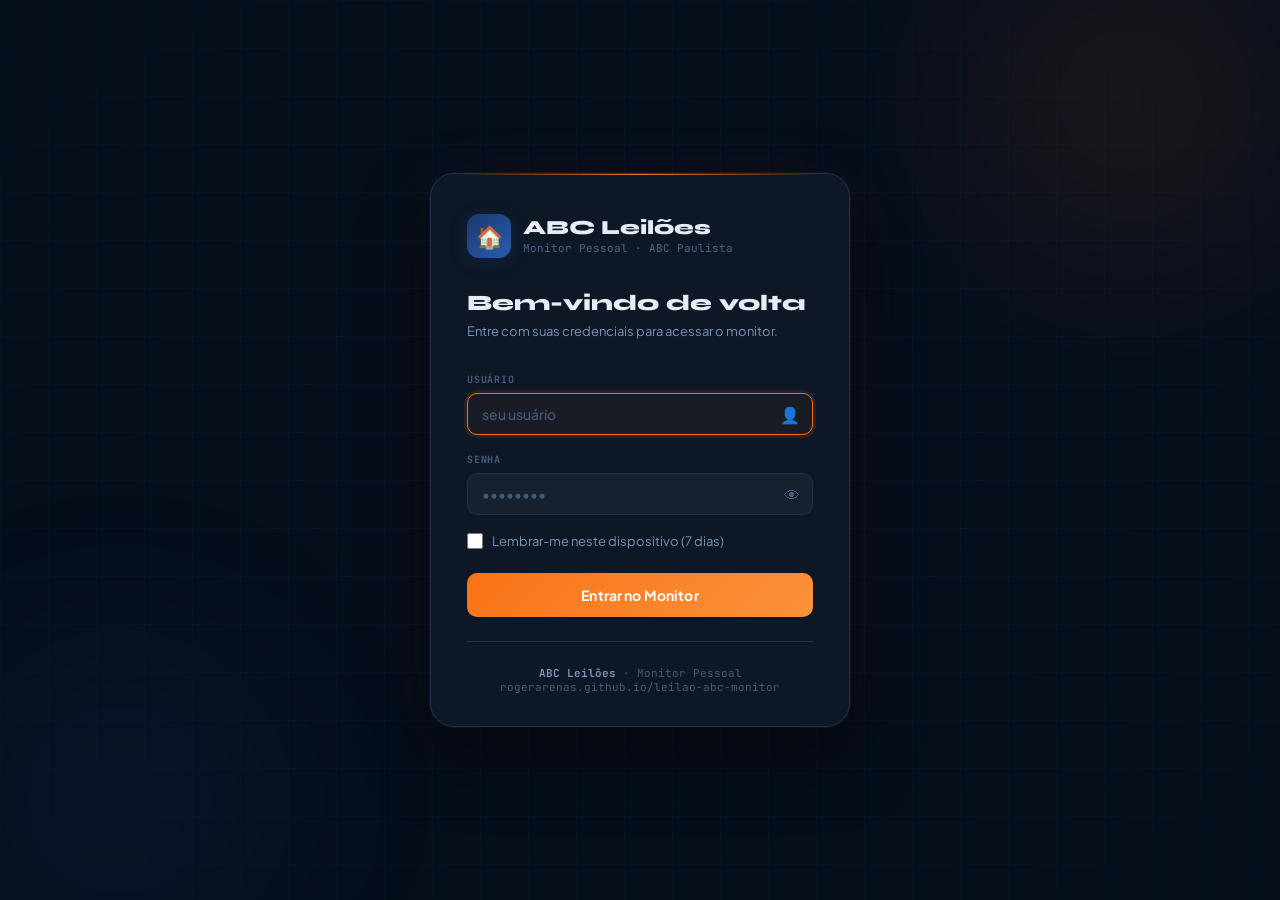
==== index.html @ e269f9a0 "Atualização" ====
<!DOCTYPE html>
<html lang="pt-BR">
<head>
<meta charset="UTF-8">
<meta name="viewport" content="width=device-width, initial-scale=1.0">
<meta name="theme-color" content="#1a2744">
<meta name="description" content="Monitor pessoal de apartamentos em leilão no ABC Paulista">
<link rel="manifest" href="manifest.json">
<title>ABC Leilões — Monitor Pessoal</title>
<script>
// ── GUARD DE SESSÃO ── Executa antes de renderizar qualquer coisa
(function(){
  var KEY='abc_leilao_auth';
  if(sessionStorage.getItem(KEY)==='ok')return;
  try{var o=JSON.parse(localStorage.getItem(KEY)||'{}');if(o.exp>Date.now()){sessionStorage.setItem(KEY,'ok');return;}}catch(_){}
  window.location.replace('login.html');
})();
</script>
<link href="https://fonts.googleapis.com/css2?family=Plus+Jakarta+Sans:wght@400;500;600;700;800&family=JetBrains+Mono:wght@400;500&display=swap" rel="stylesheet">
<style>
:root {
  --bg:#f0f2f7;--surface:#ffffff;--surface2:#f8f9fc;--border:#e2e6ef;--border2:#d0d6e4;
  --text:#0f172a;--text2:#475569;--text3:#94a3b8;
  --primary:#1a2744;--primary-light:#253660;
  --accent:#f97316;--accent2:#fb923c;
  --green:#16a34a;--green-bg:#dcfce7;--green-border:#bbf7d0;
  --amber:#d97706;--amber-bg:#fef3c7;--amber-border:#fde68a;
  --red:#dc2626;--red-bg:#fee2e2;--red-border:#fecaca;
  --blue:#2563eb;--blue-bg:#dbeafe;--blue-border:#bfdbfe;
  --r:12px;--r2:8px;--r3:6px;
  --shadow:0 1px 3px rgba(0,0,0,.08),0 1px 2px rgba(0,0,0,.05);
  --shadow-md:0 4px 12px rgba(0,0,0,.10),0 2px 4px rgba(0,0,0,.06);
  --shadow-lg:0 10px 30px rgba(0,0,0,.12),0 4px 8px rgba(0,0,0,.08);
}
*,*::before,*::after{box-sizing:border-box;margin:0;padding:0}
html{scroll-behavior:smooth}
body{background:var(--bg);color:var(--text);font-family:'Plus Jakarta Sans',sans-serif;min-height:100vh;overflow-x:hidden;-webkit-font-smoothing:antialiased}

/* ── TOPBAR ── */
.topbar{background:var(--primary);color:#fff;padding:.5rem 0;font-family:'JetBrains Mono',monospace;font-size:11px;border-bottom:2px solid var(--accent)}
.topbar-inner{max-width:1400px;margin:0 auto;padding:0 1.5rem;display:flex;justify-content:space-between;align-items:center;gap:1rem}
.topbar-left{display:flex;align-items:center;gap:1.25rem;color:rgba(255,255,255,.7)}
.live-dot{width:6px;height:6px;border-radius:50%;background:#4ade80;display:inline-block;margin-right:5px;animation:pulse 2s ease infinite}
@keyframes pulse{0%,100%{opacity:1;transform:scale(1)}50%{opacity:.5;transform:scale(.85)}}
.topbar-right{display:flex;align-items:center;gap:.75rem}
.tbtn{background:rgba(255,255,255,.1);border:1px solid rgba(255,255,255,.15);border-radius:6px;padding:4px 12px;color:rgba(255,255,255,.85);font-size:11px;cursor:pointer;font-family:'JetBrains Mono',monospace;transition:all .15s}
.tbtn:hover{background:rgba(255,255,255,.18);color:#fff}

/* ── HEADER ── */
header{background:var(--surface);border-bottom:1px solid var(--border);padding:1rem 0;position:sticky;top:0;z-index:100;box-shadow:var(--shadow)}
.header-inner{max-width:1400px;margin:0 auto;padding:0 1.5rem;display:flex;align-items:center;justify-content:space-between;gap:1rem}
.logo{display:flex;align-items:center;gap:12px}
.logo-icon{width:40px;height:40px;background:var(--primary);border-radius:10px;display:flex;align-items:center;justify-content:center;font-size:20px;flex-shrink:0}
.logo-text{font-size:18px;font-weight:800;color:var(--primary);line-height:1.1}
.logo-sub{font-size:11px;font-weight:500;color:var(--text3);font-family:'JetBrains Mono',monospace;display:block}
.header-pills{display:flex;align-items:center;gap:.5rem}
.pill{font-size:11px;font-family:'JetBrains Mono',monospace;padding:4px 10px;border-radius:20px;font-weight:500;white-space:nowrap}
.pill-live{background:#dcfce7;color:#15803d;border:1px solid #bbf7d0}
.pill-demo{background:#fef3c7;color:#92400e;border:1px solid #fde68a}
.pill-info{background:var(--blue-bg);color:var(--blue);border:1px solid var(--blue-border)}

/* ── NAV TABS ── */
.nav{background:var(--surface);border-bottom:1px solid var(--border)}
.nav-inner{max-width:1400px;margin:0 auto;padding:0 1.5rem;display:flex;overflow-x:auto;gap:0}
.ntab{display:flex;align-items:center;gap:7px;padding:13px 18px;font-size:13px;font-weight:600;color:var(--text2);background:none;border:none;border-bottom:2.5px solid transparent;cursor:pointer;white-space:nowrap;transition:all .18s;position:relative}
.ntab:hover{color:var(--text)}
.ntab.active{color:var(--primary);border-bottom-color:var(--accent)}
.nbadge{background:var(--border);color:var(--text3);border-radius:20px;padding:1px 7px;font-size:10px;font-family:'JetBrains Mono',monospace;transition:all .2s}
.nbadge.on{background:var(--accent);color:#fff}

/* ── SECTIONS ── */
.sec{display:none}.sec.active{display:block}
.page{max-width:1400px;margin:0 auto;padding:1.75rem 1.5rem}

/* ── HERO SEARCH ── */
.hero{background:linear-gradient(135deg,var(--primary) 0%,var(--primary-light) 100%);padding:2.5rem 0;margin-bottom:0}
.hero-inner{max-width:1400px;margin:0 auto;padding:0 1.5rem}
.hero-title{font-size:26px;font-weight:800;color:#fff;margin-bottom:6px}
.hero-sub{font-size:13px;color:rgba(255,255,255,.65);font-family:'JetBrains Mono',monospace;margin-bottom:1.75rem}
.search-box{background:#fff;border-radius:var(--r);padding:1.25rem 1.5rem;display:grid;grid-template-columns:1fr 1fr 1fr 1fr 1fr auto;gap:12px;align-items:end;box-shadow:var(--shadow-lg)}
.sf{display:flex;flex-direction:column;gap:5px}
.sf label{font-size:10px;font-weight:700;color:var(--text3);text-transform:uppercase;letter-spacing:.06em;font-family:'JetBrains Mono',monospace}
.sf select,.sf input{background:var(--surface2);border:1.5px solid var(--border);border-radius:var(--r2);color:var(--text);padding:9px 12px;font-family:'Plus Jakarta Sans',sans-serif;font-size:13px;font-weight:500;outline:none;transition:border-color .15s;width:100%}
.sf select:focus,.sf input:focus{border-color:var(--primary)}
.btn-search{background:var(--accent);color:#fff;border:none;border-radius:var(--r2);padding:10px 24px;font-family:'Plus Jakarta Sans',sans-serif;font-size:13px;font-weight:700;cursor:pointer;transition:all .15s;white-space:nowrap}
.btn-search:hover{background:var(--accent2);transform:translateY(-1px)}

/* ── SOURCE CHIPS ── */
.chips-bar{background:var(--surface);border-bottom:1px solid var(--border);padding:.75rem 0}
.chips-inner{max-width:1400px;margin:0 auto;padding:0 1.5rem;display:flex;gap:8px;align-items:center;flex-wrap:wrap}
.chip{font-size:12px;font-weight:600;padding:5px 14px;border-radius:20px;cursor:pointer;border:1.5px solid var(--border);color:var(--text2);background:var(--surface);transition:all .15s;font-family:'JetBrains Mono',monospace}
.chip:hover{border-color:var(--primary);color:var(--primary)}
.chip.active{background:var(--primary);border-color:var(--primary);color:#fff}
.chip-label{font-size:11px;color:var(--text3);font-weight:500;margin-right:4px}

/* ── STATS BAR ── */
.stats-bar{background:var(--surface);padding:1rem 0;border-bottom:1px solid var(--border)}
.stats-inner{max-width:1400px;margin:0 auto;padding:0 1.5rem;display:flex;gap:0;align-items:stretch;flex-wrap:wrap}
.stat{display:flex;flex-direction:column;padding:.25rem 1.75rem .25rem 0;margin-right:1.75rem;border-right:1px solid var(--border)}
.stat:last-child{border-right:none}
.stat-label{font-size:10px;font-weight:700;color:var(--text3);text-transform:uppercase;letter-spacing:.06em;font-family:'JetBrains Mono',monospace;margin-bottom:3px}
.stat-value{font-size:22px;font-weight:800;color:var(--text);line-height:1}
.stat-value.green{color:var(--green)}
.stat-value.amber{color:var(--amber)}
.stat-value.red{color:var(--red)}
.stat-sub{font-size:11px;color:var(--text3);font-family:'JetBrains Mono',monospace;margin-top:2px}

/* ── STATUS BAR ── */
.status-bar{background:var(--surface2);border:1px solid var(--border);border-radius:var(--r2);padding:.65rem 1rem;margin-bottom:1.25rem;display:flex;justify-content:space-between;align-items:center;font-size:12px;color:var(--text2);font-family:'JetBrains Mono',monospace;flex-wrap:wrap;gap:.5rem}
.status-next{color:var(--blue);font-weight:500}

/* ── RESULTS META ── */
.results-meta{display:flex;justify-content:space-between;align-items:center;margin-bottom:1rem}
.results-count{font-size:13px;color:var(--text2);font-weight:500}

/* ── CARD GRID ── */
.grid{display:grid;grid-template-columns:repeat(auto-fill,minmax(350px,1fr));gap:14px}

/* ── PROPERTY CARD ── */
.card{background:var(--surface);border:1.5px solid var(--border);border-radius:var(--r);overflow:hidden;transition:all .22s;cursor:pointer;display:flex;flex-direction:column;animation:slideUp .3s ease both}
@keyframes slideUp{from{opacity:0;transform:translateY(10px)}to{opacity:1;transform:translateY(0)}}
.card:hover{border-color:var(--primary);box-shadow:var(--shadow-md);transform:translateY(-2px)}

.card-top{padding:1rem 1.125rem .875rem}
.card-header{display:flex;justify-content:space-between;align-items:flex-start;margin-bottom:.5rem;gap:.5rem}
.card-title{font-size:14px;font-weight:700;color:var(--text);line-height:1.35;flex:1}
.card-source{font-size:10px;font-family:'JetBrains Mono',monospace;font-weight:500;background:var(--blue-bg);color:var(--blue);border:1px solid var(--blue-border);border-radius:var(--r3);padding:2px 7px;white-space:nowrap;flex-shrink:0}
.card-location{font-size:11px;color:var(--text3);font-family:'JetBrains Mono',monospace;margin-bottom:.75rem;display:flex;align-items:center;gap:4px}

/* score stripe */
.card-score{display:flex;align-items:center;gap:8px;margin-bottom:.875rem}
.score-bar-wrap{flex:1;height:5px;background:var(--border);border-radius:3px;overflow:hidden}
.score-bar{height:100%;border-radius:3px;transition:width .5s ease}
.score-bar.good{background:var(--green)}
.score-bar.med{background:var(--amber)}
.score-bar.bad{background:var(--red)}
.score-label{font-size:10px;font-family:'JetBrains Mono',monospace;font-weight:700;border-radius:var(--r3);padding:2px 7px}
.score-label.good{background:var(--green-bg);color:var(--green)}
.score-label.med{background:var(--amber-bg);color:var(--amber)}
.score-label.bad{background:var(--red-bg);color:var(--red)}

/* tags */
.card-tags{display:flex;gap:5px;flex-wrap:wrap;margin-bottom:.875rem}
.tag{font-size:10px;font-weight:600;padding:2px 8px;border-radius:var(--r3);font-family:'JetBrains Mono',monospace;border:1px solid}
.tag-new{background:#eff6ff;color:#1e40af;border-color:#bfdbfe}
.tag-rec{background:var(--surface2);color:var(--text3);border-color:var(--border)}
.tag-free{background:var(--green-bg);color:var(--green);border-color:var(--green-border)}
.tag-occ{background:var(--red-bg);color:var(--red);border-color:var(--red-border)}
.tag-unk{background:var(--amber-bg);color:var(--amber);border-color:var(--amber-border)}
.tag-praca{background:var(--surface2);color:var(--text2);border-color:var(--border)}

/* debt alert */
.debt-alert{background:var(--red-bg);border:1px solid var(--red-border);border-radius:var(--r2);padding:.5rem .75rem;font-size:11px;color:var(--red);font-family:'JetBrains Mono',monospace;margin-bottom:.875rem}
.no-debt{background:var(--green-bg);border:1px solid var(--green-border);border-radius:var(--r2);padding:.5rem .75rem;font-size:11px;color:var(--green);font-family:'JetBrains Mono',monospace;margin-bottom:.875rem}

/* price block */
.price-block{background:var(--surface2);border:1.5px solid var(--border);border-radius:var(--r2);padding:.875rem 1rem;margin-bottom:.75rem}
.price-row{display:flex;justify-content:space-between;align-items:center;margin-bottom:.35rem}
.price-row:last-child{margin-bottom:0;padding-top:.5rem;border-top:1px solid var(--border);margin-top:.35rem}
.price-key{font-size:11px;color:var(--text3);font-family:'JetBrains Mono',monospace}
.price-old{font-size:12px;color:var(--text3);text-decoration:line-through;font-family:'JetBrains Mono',monospace}
.price-main{font-size:20px;font-weight:800;color:var(--primary)}
.price-discount{font-size:13px;font-weight:700;color:var(--green);background:var(--green-bg);border-radius:var(--r3);padding:2px 8px;font-family:'JetBrains Mono',monospace}

/* meta grid */
.meta-grid{display:grid;grid-template-columns:1fr 1fr;gap:6px;margin-bottom:.75rem}
.meta-item{background:var(--surface2);border:1px solid var(--border);border-radius:var(--r2);padding:7px 10px}
.meta-key{font-size:9px;text-transform:uppercase;letter-spacing:.06em;color:var(--text3);font-family:'JetBrains Mono',monospace;display:block;margin-bottom:2px;font-weight:700}
.meta-val{font-size:13px;font-weight:600;color:var(--text)}

/* card actions */
.card-actions{padding:.875rem 1.125rem;border-top:1px solid var(--border);display:flex;gap:8px;background:var(--surface2)}
.btn-fav{background:var(--surface);border:1.5px solid var(--border);border-radius:var(--r2);padding:8px 10px;font-size:15px;cursor:pointer;transition:all .15s;line-height:1;flex-shrink:0}
.btn-fav:hover,.btn-fav.active{background:var(--amber-bg);border-color:var(--amber)}
.btn-edital{flex:1;text-align:center;background:transparent;border:1.5px solid var(--primary);color:var(--primary);border-radius:var(--r2);padding:8px;font-size:11px;font-weight:700;font-family:'JetBrains Mono',monospace;cursor:pointer;text-decoration:none;transition:all .15s;display:block}
.btn-edital:hover{background:var(--primary);color:#fff}
.btn-detail{flex:1;background:var(--primary);color:#fff;border:none;border-radius:var(--r2);padding:8px;font-size:12px;font-weight:700;cursor:pointer;transition:all .15s}
.btn-detail:hover{background:var(--primary-light)}

/* ── EMPTY / LOADING ── */
.empty{text-align:center;padding:5rem 2rem;color:var(--text3)}
.empty-icon{font-size:52px;margin-bottom:1rem}
.empty-title{font-size:16px;font-weight:700;color:var(--text2);margin-bottom:.5rem}
.spinner{width:32px;height:32px;border:2.5px solid var(--border);border-top-color:var(--primary);border-radius:50%;animation:spin .65s linear infinite;margin:0 auto 1rem}
@keyframes spin{to{transform:rotate(360deg)}}

/* ── LINKS CONSULTA ── */
.links-grid-small{display:flex;flex-direction:column;gap:8px;margin-top:1rem;max-width:500px;margin-left:auto;margin-right:auto}
.link-item{display:flex;align-items:center;justify-content:space-between;background:var(--surface);border:1px solid var(--border);border-radius:var(--r2);padding:10px 14px;font-size:12px;text-decoration:none;color:var(--text);transition:all .15s;font-weight:500}
.link-item:hover{border-color:var(--primary);color:var(--primary)}
.link-item .li-src{font-size:10px;font-family:'JetBrains Mono',monospace;color:var(--text3)}
.link-arrow{color:var(--text3);font-size:14px}

/* ── CALCULADORA ── */
.calc-grid{display:grid;grid-template-columns:1fr 1fr;gap:20px}
.calc-panel{background:var(--surface);border:1.5px solid var(--border);border-radius:var(--r);padding:1.75rem;box-shadow:var(--shadow)}
.calc-title{font-size:15px;font-weight:800;color:var(--primary);margin-bottom:.5rem}
.calc-desc{font-size:12px;color:var(--text2);margin-bottom:1.5rem;font-family:'JetBrains Mono',monospace;line-height:1.6}
.calc-field{margin-bottom:1rem}
.calc-field label{font-size:10px;font-weight:700;color:var(--text3);text-transform:uppercase;letter-spacing:.06em;font-family:'JetBrains Mono',monospace;display:block;margin-bottom:5px}
.calc-field input,.calc-field select{width:100%;background:var(--surface2);border:1.5px solid var(--border);border-radius:var(--r2);color:var(--text);padding:10px 13px;font-family:'Plus Jakarta Sans',sans-serif;font-size:13px;font-weight:500;outline:none;transition:border-color .15s}
.calc-field input:focus,.calc-field select:focus{border-color:var(--primary)}
.calc-rows{border:1px solid var(--border);border-radius:var(--r2);overflow:hidden;margin-top:1.25rem}
.calc-row{display:flex;justify-content:space-between;padding:10px 14px;font-size:12px;border-bottom:1px solid var(--border);align-items:center}
.calc-row:last-child{border-bottom:none}
.calc-row .cr-k{color:var(--text2);font-family:'JetBrains Mono',monospace}
.calc-row .cr-v{font-weight:600;color:var(--text);font-family:'JetBrains Mono',monospace}
.calc-result{background:var(--primary);color:#fff;border-radius:var(--r2);padding:1.25rem;margin-top:1rem;text-align:center;display:none}
.calc-result-label{font-size:10px;font-family:'JetBrains Mono',monospace;font-weight:700;text-transform:uppercase;letter-spacing:.08em;opacity:.7;margin-bottom:5px}
.calc-result-value{font-size:26px;font-weight:800}
.calc-result-sub{font-size:11px;opacity:.6;font-family:'JetBrains Mono',monospace;margin-top:4px}
.calc-result-blue{background:linear-gradient(135deg,#1d4ed8,#2563eb)}

/* ── CADERNO ── */
.caderno-header{display:flex;justify-content:space-between;align-items:center;margin-bottom:1.5rem}
.caderno-title{font-size:20px;font-weight:800}
.btn-ghost{background:none;border:1.5px solid var(--border);border-radius:var(--r2);padding:7px 14px;color:var(--text2);font-size:12px;font-weight:600;cursor:pointer;transition:all .15s}
.btn-ghost:hover{border-color:var(--text);color:var(--text)}
.fav-grid{display:grid;grid-template-columns:repeat(auto-fill,minmax(340px,1fr));gap:14px}
.fav-card{background:var(--surface);border:1.5px solid var(--border);border-radius:var(--r);padding:1.25rem;box-shadow:var(--shadow)}
.fav-head{display:flex;justify-content:space-between;align-items:flex-start;margin-bottom:.75rem}
.fav-title{font-size:13px;font-weight:700;color:var(--text);flex:1;margin-right:.5rem}
.fav-del{background:none;border:none;color:var(--text3);cursor:pointer;font-size:16px;line-height:1;padding:2px}
.fav-del:hover{color:var(--red)}
.fav-meta{font-size:11px;color:var(--text3);font-family:'JetBrains Mono',monospace;margin-bottom:.875rem;line-height:1.7}
.fav-nota textarea{width:100%;background:var(--surface2);border:1.5px solid var(--border);border-radius:var(--r2);color:var(--text);padding:9px 11px;font-family:'Plus Jakarta Sans',sans-serif;font-size:12px;resize:vertical;min-height:60px;outline:none;transition:border-color .15s}
.fav-nota textarea:focus{border-color:var(--primary)}
.fav-check{margin-top:.875rem}
.fav-ci{display:flex;align-items:center;gap:9px;padding:6px 0;border-bottom:1px solid var(--border);font-size:12px;cursor:pointer;color:var(--text2)}
.fav-ci:last-child{border-bottom:none}
.fav-ci input[type=checkbox]{width:14px;height:14px;accent-color:var(--primary);cursor:pointer;flex-shrink:0}
.fav-ci.done{color:var(--text3);text-decoration:line-through}
.fav-link{display:block;margin-top:.875rem;text-align:center;background:var(--surface2);border:1.5px solid var(--border);border-radius:var(--r2);padding:8px;font-size:11px;font-family:'JetBrains Mono',monospace;color:var(--primary);text-decoration:none;font-weight:600;transition:all .15s}
.fav-link:hover{background:var(--primary);color:#fff;border-color:var(--primary)}
.caderno-empty{text-align:center;padding:4rem 2rem}
.caderno-empty .ei{font-size:48px;margin-bottom:1rem}
.caderno-empty p{font-size:14px;color:var(--text2)}
.caderno-empty small{font-size:12px;color:var(--text3);font-family:'JetBrains Mono',monospace;margin-top:.5rem;display:block}

/* ── GUIA ── */
.guide-grid{display:grid;grid-template-columns:1.3fr .7fr;gap:20px;margin-bottom:1.5rem}
.guide-panel{background:var(--surface);border:1.5px solid var(--border);border-radius:var(--r);padding:1.75rem;box-shadow:var(--shadow)}
.guide-hero-title{font-size:22px;font-weight:800;color:var(--primary);margin-bottom:8px}
.guide-sub{font-size:13px;color:var(--text2);line-height:1.7;margin-bottom:1.5rem}
.flow-steps{display:grid;grid-template-columns:1fr 1fr;gap:10px}
.flow-step{background:var(--surface2);border:1px solid var(--border);border-radius:var(--r2);padding:1rem}
.flow-step-num{width:24px;height:24px;background:var(--primary);color:#fff;border-radius:6px;font-size:12px;font-weight:800;display:flex;align-items:center;justify-content:center;margin-bottom:.5rem;font-family:'JetBrains Mono',monospace}
.flow-step strong{font-size:13px;font-weight:700;display:block;margin-bottom:4px}
.flow-step span{font-size:11px;color:var(--text2);font-family:'JetBrains Mono',monospace;line-height:1.5}
.section-title{font-size:18px;font-weight:800;color:var(--text);margin-bottom:.5rem}
.section-sub{font-size:12px;color:var(--text3);font-family:'JetBrains Mono',monospace;margin-bottom:1.25rem}
.mode-grid{display:grid;grid-template-columns:repeat(auto-fill,minmax(250px,1fr));gap:12px;margin-bottom:1.5rem}
.mode-card{background:var(--surface);border:1.5px solid var(--border);border-radius:var(--r);padding:1.25rem;border-top:3px solid var(--blue);box-shadow:var(--shadow)}
.mode-card.good{border-top-color:var(--green)}.mode-card.warn{border-top-color:var(--amber)}.mode-card.risk{border-top-color:var(--red)}
.mode-name{font-size:14px;font-weight:800;margin-bottom:7px;color:var(--text)}
.mode-desc{font-size:12px;color:var(--text2);font-family:'JetBrains Mono',monospace;line-height:1.6;margin-bottom:.875rem}
.mode-tags{display:flex;gap:5px;flex-wrap:wrap}
.mode-tag{font-size:10px;background:var(--surface2);border:1px solid var(--border);border-radius:var(--r3);padding:2px 8px;color:var(--text2);font-family:'JetBrains Mono',monospace}
.risk-grid{display:grid;grid-template-columns:repeat(auto-fit,minmax(220px,1fr));gap:10px;margin-bottom:1.5rem}
.risk-item{background:var(--amber-bg);border:1px solid var(--amber-border);border-radius:var(--r2);padding:1rem;font-size:12px;font-family:'JetBrains Mono',monospace;line-height:1.6;color:#78350f}
.dict-grid{columns:2 300px;column-gap:16px;margin-bottom:1.5rem}
.dict-item{break-inside:avoid;background:var(--surface);border:1.5px solid var(--border);border-radius:var(--r2);padding:1rem;margin-bottom:12px;box-shadow:var(--shadow)}
.dict-item strong{font-size:13px;font-weight:700;color:var(--primary)}
.dict-item p{font-size:12px;color:var(--text2);font-family:'JetBrains Mono',monospace;line-height:1.6;margin-top:5px}

/* ── INTELIGÊNCIA ── */
.intel-stats{display:grid;grid-template-columns:repeat(4,1fr);gap:14px;margin-bottom:1.75rem}
.intel-stat{background:var(--surface);border:1.5px solid var(--border);border-radius:var(--r);padding:1.25rem;box-shadow:var(--shadow)}
.intel-stat-label{font-size:10px;font-weight:700;text-transform:uppercase;letter-spacing:.06em;color:var(--text3);font-family:'JetBrains Mono',monospace;margin-bottom:5px}
.intel-stat-value{font-size:24px;font-weight:800;color:var(--primary);line-height:1}

/* ── LINKS ── */
.links-grid{display:grid;grid-template-columns:repeat(auto-fill,minmax(290px,1fr));gap:14px}
.link-card{background:var(--surface);border:1.5px solid var(--border);border-radius:var(--r);padding:1.5rem;transition:all .2s;box-shadow:var(--shadow)}
.link-card:hover{border-color:var(--primary);box-shadow:var(--shadow-md)}
.link-card-title{font-size:14px;font-weight:800;color:var(--text);margin-bottom:6px}
.link-card-desc{font-size:11px;color:var(--text2);font-family:'JetBrains Mono',monospace;margin-bottom:1.25rem;line-height:1.7}
.link-card-btns{display:flex;flex-direction:column;gap:7px}
.lbtn{display:block;text-align:center;border-radius:var(--r2);padding:8px 14px;font-size:11px;font-family:'JetBrains Mono',monospace;font-weight:600;text-decoration:none;transition:all .15s;border:1.5px solid var(--border);color:var(--text2);background:var(--surface2)}
.lbtn:hover{border-color:var(--primary);color:var(--primary)}
.lbtn.pri{background:var(--primary);color:#fff;border-color:var(--primary)}
.lbtn.pri:hover{background:var(--primary-light)}

/* ── MODAL ── */
.overlay{position:fixed;inset:0;background:rgba(15,23,42,.6);backdrop-filter:blur(6px);z-index:200;display:none;align-items:center;justify-content:center;padding:1rem}
.overlay.open{display:flex}
.modal{background:var(--surface);border:1.5px solid var(--border);border-radius:16px;max-width:680px;width:100%;max-height:90vh;overflow-y:auto;box-shadow:var(--shadow-lg)}
.modal-top{padding:1.5rem 1.75rem;background:var(--primary);color:#fff;border-radius:14px 14px 0 0;display:flex;justify-content:space-between;align-items:flex-start;gap:1rem}
.modal-title{font-size:16px;font-weight:800;line-height:1.3}
.modal-sub{font-size:11px;opacity:.65;font-family:'JetBrains Mono',monospace;margin-top:4px}
.modal-close{background:rgba(255,255,255,.15);border:none;border-radius:8px;color:#fff;font-size:20px;cursor:pointer;width:32px;height:32px;display:flex;align-items:center;justify-content:center;flex-shrink:0;transition:background .15s}
.modal-close:hover{background:rgba(255,255,255,.25)}
.modal-body{padding:1.5rem 1.75rem}
.modal-section{margin-bottom:1.5rem}
.modal-section-title{font-size:10px;font-weight:800;text-transform:uppercase;letter-spacing:.1em;color:var(--accent);font-family:'JetBrains Mono',monospace;margin-bottom:.875rem}
.modal-row{display:flex;justify-content:space-between;padding:9px 0;border-bottom:1px solid var(--border);font-size:13px;align-items:center}
.modal-row:last-child{border-bottom:none}
.modal-row-key{color:var(--text2);font-family:'JetBrains Mono',monospace;font-size:12px}
.modal-row-val{font-weight:600;color:var(--text)}
.modal-row-val.green{color:var(--green)}.modal-row-val.red{color:var(--red)}
.cost-table{background:var(--surface2);border:1px solid var(--border);border-radius:var(--r2);overflow:hidden}
.cost-row{display:flex;justify-content:space-between;padding:10px 14px;border-bottom:1px solid var(--border);font-size:12px;font-family:'JetBrains Mono',monospace}
.cost-row:last-child{border-bottom:none;background:var(--primary);color:#fff;font-weight:700;font-size:13px}
.cost-row .ck{color:var(--text2)}.cost-row .cv{font-weight:600;color:var(--text)}
.cost-row:last-child .ck,.cost-row:last-child .cv{color:#fff}
.checklist-box{background:var(--amber-bg);border:1px solid var(--amber-border);border-radius:var(--r2);padding:1.125rem;font-size:12px;font-family:'JetBrains Mono',monospace;line-height:1.9;color:#78350f}
.modal-actions{display:flex;gap:10px;margin-top:1.5rem}
.modal-btn{flex:1;text-align:center;padding:12px;border-radius:var(--r2);font-weight:700;font-size:13px;cursor:pointer;text-decoration:none;transition:all .15s}
.modal-btn-primary{background:var(--primary);color:#fff;border:none}
.modal-btn-primary:hover{background:var(--primary-light)}
.modal-btn-secondary{background:transparent;border:1.5px solid var(--primary);color:var(--primary)}
.modal-btn-secondary:hover{background:var(--primary);color:#fff}

/* ── FOOTER ── */
footer{text-align:center;padding:2rem;font-size:11px;color:var(--text3);font-family:'JetBrains Mono',monospace;border-top:1px solid var(--border);margin-top:2rem}
footer a{color:var(--primary);text-decoration:none}

/* ── RESPONSIVE ── */
@media(max-width:1000px){
  .search-box{grid-template-columns:1fr 1fr 1fr;}.calc-grid{grid-template-columns:1fr}
  .guide-grid{grid-template-columns:1fr}.intel-stats{grid-template-columns:1fr 1fr}
}
@media(max-width:680px){
  .search-box{grid-template-columns:1fr 1fr}.stats-bar{display:none}
  .grid{grid-template-columns:1fr}.topbar-left span{display:none}
  .topbar-inner{gap:.5rem}.page{padding:1rem}.hero-inner{padding:0 1rem}
  .header-inner{padding:0 1rem}.nav-inner{padding:0 1rem}
  .modal-body{padding:1.25rem}.modal-top{padding:1.25rem}
  .chips-inner{padding:0 1rem}.intel-stats{grid-template-columns:1fr 1fr}
  .flow-steps{grid-template-columns:1fr}.guide-grid{grid-template-columns:1fr}
}
</style>
</head>
<body>

<!-- TOPBAR -->
<div class="topbar">
  <div class="topbar-inner">
    <div class="topbar-left">
      <span><span class="live-dot"></span>ABC Leilões Monitor</span>
      <span id="t-updated">Carregando...</span>
    </div>
    <div class="topbar-right">
      <span class="pill pill-info" id="t-badge">● Ao vivo</span>
      <button class="tbtn" onclick="carregarDados()">↻ Atualizar</button>
      <button class="tbtn" onclick="fazerLogout()" style="border-color:rgba(249,115,22,.4);color:rgba(249,115,22,.85)" title="Sair">⏻ Sair</button>
    </div>
  </div>
</div>

<!-- HEADER -->
<header>
  <div class="header-inner">
    <div class="logo">
      <div class="logo-icon">🏠</div>
      <div>
        <div class="logo-text">ABC Leilões</div>
        <span class="logo-sub">Monitor Pessoal · ABC Paulista</span>
      </div>
    </div>
    <div class="header-pills">
      <span class="pill pill-info" id="h-count">— imóveis</span>
    </div>
  </div>
</header>

<!-- NAV -->
<nav class="nav">
  <div class="nav-inner">
    <button class="ntab active" onclick="showTab('busca',this)">🔍 Buscar <span class="nbadge on" id="nb-busca">0</span></button>
    <button class="ntab" onclick="showTab('calc',this)">🧮 Calculadora</button>
    <button class="ntab" onclick="showTab('caderno',this)">⭐ Caderno <span class="nbadge" id="nb-fav">0</span></button>
    <button class="ntab" onclick="showTab('guia',this)">🧭 Guia</button>
    <button class="ntab" onclick="showTab('intel',this)">📊 Inteligência</button>
    <button class="ntab" onclick="showTab('links',this)">🔗 Sites</button>
  </div>
</nav>

<!-- ═══ BUSCA ═══ -->
<div id="tab-busca" class="sec active">
  <div class="hero">
    <div class="hero-inner">
      <h1 class="hero-title">Encontre seu apartamento no ABC</h1>
      <p class="hero-sub">Santo André · São Bernardo · Mauá · São Caetano do Sul — R$ 70k–160k</p>
      <div class="search-box">
        <div class="sf">
          <label>Cidade</label>
          <select id="fc">
            <option value="">Todas as cidades</option>
            <option>Santo André</option>
            <option>São Bernardo do Campo</option>
            <option>Mauá</option>
            <option>São Caetano do Sul</option>
          </select>
        </div>
        <div class="sf">
          <label>Lance Mínimo (R$)</label>
          <input type="number" id="fmi" value="70000" placeholder="70000">
        </div>
        <div class="sf">
          <label>Lance Máximo (R$)</label>
          <input type="number" id="fma" value="160000" placeholder="160000">
        </div>
        <div class="sf">
          <label>Quartos</label>
          <select id="fq">
            <option value="">Todos</option>
            <option value="1">1 quarto</option>
            <option value="2">2 quartos</option>
            <option value="3">3+</option>
          </select>
        </div>
        <div class="sf">
          <label>Situação</label>
          <select id="fo">
            <option value="">Todos</option>
            <option value="livre">✅ Desocupado</option>
            <option value="ocp">⚠️ Ocupado</option>
          </select>
        </div>
        <button class="btn-search" onclick="aplicarFiltros()">Buscar →</button>
      </div>
    </div>
  </div>

  <!-- STATS BAR -->
  <div class="stats-bar">
    <div class="stats-inner">
      <div class="stat">
        <span class="stat-label">Imóveis</span>
        <span class="stat-value" id="st1">—</span>
        <span class="stat-sub">encontrados</span>
      </div>
      <div class="stat">
        <span class="stat-label">Menor Lance</span>
        <span class="stat-value green" id="st2">—</span>
        <span class="stat-sub">na faixa</span>
      </div>
      <div class="stat">
        <span class="stat-label">Maior Deságio</span>
        <span class="stat-value amber" id="st3">—</span>
        <span class="stat-sub">encontrado</span>
      </div>
      <div class="stat">
        <span class="stat-label">Novos</span>
        <span class="stat-value amber" id="st4">—</span>
        <span class="stat-sub">desde última coleta</span>
      </div>
      <div class="stat">
        <span class="stat-label">Com Débitos</span>
        <span class="stat-value red" id="st5">—</span>
        <span class="stat-sub">⚠️ atenção</span>
      </div>
    </div>
  </div>

  <!-- CHIPS -->
  <div class="chips-bar">
    <div class="chips-inner">
      <span class="chip-label">Fonte:</span>
      <div class="chip active" onclick="setFonte('',this)">Todas</div>
      <div class="chip" onclick="setFonte('Caixa',this)">🏦 Caixa</div>
      <div class="chip" onclick="setFonte('Sold',this)">Sold</div>
      <div class="chip" onclick="setFonte('Zuk',this)">Zuk</div>
      <div class="chip" onclick="setFonte('Superbid',this)">Superbid</div>
      <div class="chip" onclick="setFonte('Banco do Brasil',this)">Banco do Brasil</div>
      <select id="fs" style="margin-left:auto;background:var(--surface);border:1.5px solid var(--border);border-radius:var(--r2);padding:5px 10px;font-size:12px;color:var(--text2);font-family:'JetBrains Mono',monospace;cursor:pointer;outline:none" onchange="aplicarFiltros()">
        <option value="novo">Novidades primeiro</option>
        <option value="score">Melhor score</option>
        <option value="desagio">Maior deságio</option>
        <option value="lance">Menor lance</option>
      </select>
    </div>
  </div>

  <div class="page">
    <div class="status-bar">
      <span id="ist">🔄 Carregando dados...</span>
      <span class="status-next" id="iprx"></span>
    </div>
    <div class="results-meta">
      <span class="results-count" id="rcnt">—</span>
    </div>
    <div id="resultado">
      <div class="empty">
        <div class="spinner"></div>
        <p>Buscando apartamentos...</p>
      </div>
    </div>
  </div>
</div>

<!-- ═══ CALCULADORA ═══ -->
<div id="tab-calc" class="sec">
  <div class="page">
    <div class="calc-grid">
      <div class="calc-panel">
        <div class="calc-title">🧮 Custo Real Total</div>
        <div class="calc-desc">Digite o lance e veja o investimento total com todos os custos embutidos.</div>
        <div class="calc-field"><label>Lance / Valor arrematado (R$)</label><input type="number" id="cl" placeholder="120000" oninput="calcC()"></div>
        <div class="calc-field"><label>Área do imóvel (m²)</label><input type="number" id="ca" placeholder="60" oninput="calcC()"></div>
        <div class="calc-field"><label>Débitos assumidos (R$)</label><input type="number" id="cd" placeholder="0" oninput="calcC()"></div>
        <div class="calc-rows">
          <div class="calc-row"><span class="cr-k">Lance base</span><span class="cr-v" id="r1">—</span></div>
          <div class="calc-row"><span class="cr-k">Comissão leiloeiro (5%)</span><span class="cr-v" id="r2">—</span></div>
          <div class="calc-row"><span class="cr-k">ITBI — Imp. transferência (3%)</span><span class="cr-v" id="r3">—</span></div>
          <div class="calc-row"><span class="cr-k">Escritura / Cartório</span><span class="cr-v" id="r4">—</span></div>
          <div class="calc-row"><span class="cr-k">Reforma est. (R$400/m²)</span><span class="cr-v" id="r5">—</span></div>
          <div class="calc-row"><span class="cr-k">Débitos assumidos</span><span class="cr-v" id="r6">—</span></div>
        </div>
        <div class="calc-result" id="ctb">
          <div class="calc-result-label">💰 Custo Total Real</div>
          <div class="calc-result-value" id="ctv">—</div>
          <div class="calc-result-sub" id="cts"></div>
        </div>
      </div>
      <div class="calc-panel">
        <div class="calc-title">🎯 Lance Máximo Reverso</div>
        <div class="calc-desc">Informe seu orçamento total e descubra até quanto pode dar de lance.</div>
        <div class="calc-field"><label>Orçamento total disponível (R$)</label><input type="number" id="ro" placeholder="160000" oninput="calcR()"></div>
        <div class="calc-field"><label>Área do imóvel (m²)</label><input type="number" id="ra" placeholder="60" oninput="calcR()"></div>
        <div class="calc-field"><label>Débitos estimados (R$)</label><input type="number" id="rd" placeholder="0" oninput="calcR()"></div>
        <div class="calc-field"><label>Reforma (0 = calcular por m²)</label><input type="number" id="rr" placeholder="20000" oninput="calcR()"></div>
        <div class="calc-rows">
          <div class="calc-row"><span class="cr-k">Orçamento total</span><span class="cr-v" id="rr1">—</span></div>
          <div class="calc-row"><span class="cr-k">(-) Comissão + ITBI (8%)</span><span class="cr-v" id="rr2">—</span></div>
          <div class="calc-row"><span class="cr-k">(-) Cartório</span><span class="cr-v">R$ 3.500</span></div>
          <div class="calc-row"><span class="cr-k">(-) Reforma</span><span class="cr-v" id="rr3">—</span></div>
          <div class="calc-row"><span class="cr-k">(-) Débitos</span><span class="cr-v" id="rr4">—</span></div>
        </div>
        <div class="calc-result calc-result-blue" id="rb">
          <div class="calc-result-label">🎯 Seu Lance Máximo</div>
          <div class="calc-result-value" id="rv">—</div>
          <div class="calc-result-sub">Não dê um centavo acima disso</div>
        </div>
      </div>
    </div>
  </div>
</div>

<!-- ═══ CADERNO ═══ -->
<div id="tab-caderno" class="sec">
  <div class="page">
    <div class="caderno-header">
      <div>
        <h2 class="caderno-title">⭐ Meu Caderno</h2>
        <p style="font-size:12px;color:var(--text3);font-family:'JetBrains Mono',monospace;margin-top:4px">Favoritos com anotações e checklist de due diligence</p>
      </div>
      <button class="btn-ghost" onclick="limparFavs()">Limpar tudo</button>
    </div>
    <div id="caderno"></div>
  </div>
</div>

<!-- ═══ GUIA ═══ -->
<div id="tab-guia" class="sec">
  <div class="page">
    <div class="guide-grid">
      <div class="guide-panel">
        <div class="guide-hero-title">Mapa do Leilão para Iniciantes</div>
        <div class="guide-sub">Entenda a modalidade, separe oportunidade de armadilha e monte uma rotina segura antes de dar qualquer lance.</div>
        <div class="flow-steps">
          <div class="flow-step"><div class="flow-step-num">1</div><strong>Entenda a venda</strong><span>Leia a modalidade, pagamento, caução, comissão e prazo.</span></div>
          <div class="flow-step"><div class="flow-step-num">2</div><strong>Valide o risco</strong><span>Confira ocupação, débitos, matrícula e regras.</span></div>
          <div class="flow-step"><div class="flow-step-num">3</div><strong>Calcule tudo</strong><span>Some lance, comissão, ITBI, cartório, reforma, IPTU e cond.</span></div>
          <div class="flow-step"><div class="flow-step-num">4</div><strong>Defina limite</strong><span>Entre sabendo o lance máximo e não ultrapasse.</span></div>
        </div>
      </div>
      <div class="guide-panel">
        <div class="calc-title">Regra de bolso</div>
        <div class="risk-grid" style="grid-template-columns:1fr;margin-bottom:0">
          <div class="risk-item">Iniciante deve preferir imóvel desocupado, edital claro e preço abaixo do orçamento total.</div>
          <div class="risk-item">Desconto grande não compensa se a posse, débitos ou matrícula forem incertos.</div>
        </div>
      </div>
    </div>
    <div class="section-title">Modalidades mais comuns</div>
    <div class="section-sub">O nome pode variar por portal, mas estes modelos cobrem a maioria dos casos no ABC.</div>
    <div class="mode-grid">
      <div class="mode-card good"><div class="mode-name">Venda Direta</div><div class="mode-desc">Compra por preço fixo, sem disputa. Mais previsível para iniciantes, ainda exige edital e débitos.</div><div class="mode-tags"><span class="mode-tag">mais previsível</span><span class="mode-tag">atenção a débitos</span></div></div>
      <div class="mode-card"><div class="mode-name">Venda Online</div><div class="mode-desc">Disputa pela internet, com início e encerramento definidos. Exige cadastro e atenção ao relógio.</div><div class="mode-tags"><span class="mode-tag">disputa digital</span><span class="mode-tag">cadastro prévio</span></div></div>
      <div class="mode-card warn"><div class="mode-name">1ª Praça</div><div class="mode-desc">Primeira tentativa de venda, próxima ao valor de avaliação. Menor desconto, análise mais simples.</div><div class="mode-tags"><span class="mode-tag">menor desconto</span><span class="mode-tag">valor avaliado</span></div></div>
      <div class="mode-card warn"><div class="mode-name">2ª Praça</div><div class="mode-desc">Segunda tentativa. Descontos maiores, maior necessidade de checagem. Onde ocorrem as melhores oportunidades.</div><div class="mode-tags"><span class="mode-tag">maior desconto</span><span class="mode-tag">mais risco</span></div></div>
      <div class="mode-card risk"><div class="mode-name">Imóvel Ocupado</div><div class="mode-desc">Pode exigir negociação ou ação de imissão na posse. Exige reserva financeira, prazo e tolerância a conflito.</div><div class="mode-tags"><span class="mode-tag">posse incerta</span><span class="mode-tag">custo jurídico</span></div></div>
    </div>
    <div class="section-title">Sinais de alerta</div>
    <div class="section-sub">Identifique antes de dar o lance.</div>
    <div class="risk-grid">
      <div class="risk-item">Edital transfere condomínio, IPTU ou taxas ao comprador.</div>
      <div class="risk-item">Matrícula com penhora, usufruto, indisponibilidade ou processo complexo.</div>
      <div class="risk-item">Ocupação não informada, ou posse depende de medida judicial.</div>
      <div class="risk-item">Pagamento à vista sem margem para ITBI, cartório, reforma e comissão.</div>
    </div>
    <div class="section-title" style="margin-top:1.5rem">Dicionário rápido</div>
    <div class="dict-grid">
      <div class="dict-item"><strong>Edital</strong><p>Documento principal. Define regras da venda, pagamento, comissão, débitos e responsabilidades.</p></div>
      <div class="dict-item"><strong>Caução</strong><p>Valor ou garantia exigida para participar. Condição de habilitação no leilão.</p></div>
      <div class="dict-item"><strong>Arrematação</strong><p>Momento em que o lance vencedor é aceito. Início das obrigações de pagamento.</p></div>
      <div class="dict-item"><strong>Comissão do leiloeiro</strong><p>Percentual pago ao leiloeiro, frequentemente 5%, além do valor do lance.</p></div>
      <div class="dict-item"><strong>Matrícula</strong><p>Registro oficial do imóvel: proprietário, ônus, penhoras, histórico jurídico.</p></div>
      <div class="dict-item"><strong>Imissão na posse</strong><p>Medida para obter posse quando o imóvel não é entregue espontaneamente.</p></div>
      <div class="dict-item"><strong>ITBI</strong><p>Imposto de Transmissão de Bens Imóveis. Pago ao município, geralmente 3% do lance.</p></div>
      <div class="dict-item"><strong>Débito propter rem</strong><p>Dívida ligada ao imóvel (ex: condomínio). Pode acompanhar o bem ao novo dono.</p></div>
    </div>
  </div>
</div>

<!-- ═══ INTELIGÊNCIA ═══ -->
<div id="tab-intel" class="sec">
  <div class="page">
    <div style="margin-bottom:1.5rem">
      <h2 class="section-title">📊 Radar de Oportunidades</h2>
      <p class="section-sub">Imóveis ordenados por potencial econômico e risco calculado automaticamente.</p>
    </div>
    <div class="intel-stats">
      <div class="intel-stat"><div class="intel-stat-label">Imóveis Confirmados</div><div class="intel-stat-value" id="ir1">—</div></div>
      <div class="intel-stat"><div class="intel-stat-label">ROI Médio</div><div class="intel-stat-value" id="ir2">—</div></div>
      <div class="intel-stat"><div class="intel-stat-label">Melhor Score</div><div class="intel-stat-value" id="ir3">—</div></div>
      <div class="intel-stat"><div class="intel-stat-label">Novos Hoje</div><div class="intel-stat-value" id="ir4">—</div></div>
    </div>
    <div id="intel-lista"></div>
  </div>
</div>

<!-- ═══ SITES ═══ -->
<div id="tab-links" class="sec">
  <div class="page">
    <div style="margin-bottom:1.5rem">
      <h2 class="section-title">🔗 Sites com Dados 100% Reais</h2>
      <p class="section-sub">Links filtrados para seus critérios — apartamentos R$ 70–160k, região ABC</p>
    </div>
    <div class="links-grid">
      <div class="link-card"><div class="link-card-title">🏦 Caixa Econômica Federal</div><div class="link-card-desc">Maior volume de leilões do Brasil. Dados oficiais. Filtre por cidade e faixa de preço.</div><div class="link-card-btns"><a class="lbtn pri" href="https://venda.caixa.gov.br/imoveis?estado=SP&tipo=2" target="_blank" rel="noopener">Buscar Apartamentos SP ↗</a><a class="lbtn" href="https://venda.caixa.gov.br/imoveis?estado=SP&cidade=SANTO+ANDRE&tipo=2" target="_blank" rel="noopener">Santo André ↗</a><a class="lbtn" href="https://venda.caixa.gov.br/imoveis?estado=SP&cidade=SAO+BERNARDO+DO+CAMPO&tipo=2" target="_blank" rel="noopener">São Bernardo ↗</a><a class="lbtn" href="https://venda.caixa.gov.br/imoveis?estado=SP&cidade=MAUA&tipo=2" target="_blank" rel="noopener">Mauá ↗</a><a class="lbtn" href="https://venda.caixa.gov.br/imoveis?estado=SP&cidade=SAO+CAETANO+DO+SUL&tipo=2" target="_blank" rel="noopener">São Caetano ↗</a></div></div>
      <div class="link-card"><div class="link-card-title">Sold Leilões</div><div class="link-card-desc">Plataforma com imóveis de bancos e particulares. Muitos apartamentos do ABC com bom deságio.</div><div class="link-card-btns"><a class="lbtn pri" href="https://www.sold.com.br/leiloes-de-imoveis" target="_blank" rel="noopener">Ver Imóveis na Sold ↗</a><a class="lbtn" href="https://www.sold.com.br" target="_blank" rel="noopener">Site principal ↗</a></div></div>
      <div class="link-card"><div class="link-card-title">Portal Zuk</div><div class="link-card-desc">Leilões judiciais e extrajudiciais com boa cobertura do ABC. Filtre por cidade e faixa de preço.</div><div class="link-card-btns"><a class="lbtn pri" href="https://www.portalzuk.com.br/leilao-de-imoveis/c/todos-imoveis/sp/grande-sao-paulo/santo-andre" target="_blank" rel="noopener">Santo André ↗</a><a class="lbtn" href="https://www.portalzuk.com.br/leilao-de-imoveis/u/todos-imoveis/sp" target="_blank" rel="noopener">Todo Estado SP ↗</a></div></div>
      <div class="link-card"><div class="link-card-title">Superbid Exchange</div><div class="link-card-desc">Maior marketplace de leilões do Brasil. Muitos imóveis do ABC e Grande SP.</div><div class="link-card-btns"><a class="lbtn pri" href="https://www.superbid.net/categorias/imoveis" target="_blank" rel="noopener">Ver Imóveis no Superbid ↗</a></div></div>
      <div class="link-card"><div class="link-card-title">🏆 Leilão Imóvel</div><div class="link-card-desc">Agrega imóveis de mais de 400 leiloeiros numa só busca. Ideal para garimpar o ABC.</div><div class="link-card-btns"><a class="lbtn pri" href="https://www.leilaoimovel.com.br/leilao-de-imovel/santo-andre-sp" target="_blank" rel="noopener">Santo André ↗</a><a class="lbtn" href="https://www.leilaoimovel.com.br/leilao-de-imovel/sao-bernardo-do-campo-sp" target="_blank" rel="noopener">São Bernardo ↗</a><a class="lbtn" href="https://www.leilaoimovel.com.br/leilao-de-imovel/maua-sp" target="_blank" rel="noopener">Mauá ↗</a><a class="lbtn" href="https://www.leilaoimovel.com.br/leilao-de-imovel/sao-caetano-do-sul-sp" target="_blank" rel="noopener">São Caetano ↗</a></div></div>
      <div class="link-card"><div class="link-card-title">Mega Leilões</div><div class="link-card-desc">Leiloeiro com muitos imóveis no ABC. Leilões judiciais com bons deságios em 2ª praça.</div><div class="link-card-btns"><a class="lbtn pri" href="https://www.megaleiloes.com.br/imoveis/apartamentos/sp/santo-andre" target="_blank" rel="noopener">Santo André ↗</a><a class="lbtn" href="https://www.megaleiloes.com.br/imoveis/apartamentos/sp/sao-bernardo-do-campo" target="_blank" rel="noopener">São Bernardo ↗</a><a class="lbtn" href="https://www.megaleiloes.com.br/imoveis/apartamentos/sp/maua" target="_blank" rel="noopener">Mauá ↗</a></div></div>
      <div class="link-card"><div class="link-card-title">📋 Consultar Débitos — Prefeituras</div><div class="link-card-desc">Verifique o IPTU atrasado diretamente na prefeitura da cidade do imóvel antes de dar qualquer lance.</div><div class="link-card-btns"><a class="lbtn" href="https://www.santoandre.sp.gov.br/servicos" target="_blank" rel="noopener">Prefeitura Santo André ↗</a><a class="lbtn" href="https://www.saobernardo.sp.gov.br/web/sbc" target="_blank" rel="noopener">Prefeitura São Bernardo ↗</a><a class="lbtn" href="https://www.maua.sp.gov.br" target="_blank" rel="noopener">Prefeitura Mauá ↗</a><a class="lbtn" href="https://www.saocaetanodosul.sp.gov.br" target="_blank" rel="noopener">Prefeitura São Caetano ↗</a></div></div>
    </div>
  </div>
</div>

<!-- FOOTER -->
<footer>
  <strong>ABC Leilões — Monitor Pessoal</strong> · Atualizado diariamente às 8h via GitHub Actions<br>
  Sempre leia o edital oficial antes de dar um lance ·
  <a href="https://venda.caixa.gov.br" target="_blank">Caixa</a> ·
  <a href="https://www.sold.com.br" target="_blank">Sold</a> ·
  <a href="https://www.portalzuk.com.br" target="_blank">Zuk</a> ·
  <a href="https://www.superbid.net" target="_blank">Superbid</a>
</footer>

<!-- MODAL -->
<div class="overlay" id="modal" onclick="if(event.target===this)fecharModal()">
  <div class="modal">
    <div class="modal-top">
      <div><div class="modal-title" id="mtit">—</div><div class="modal-sub" id="msub">—</div></div>
      <button class="modal-close" onclick="fecharModal()">×</button>
    </div>
    <div class="modal-body" id="mbody"></div>
  </div>
</div>

<script>
var TODOS=[],FILT=[],FAVS={},FONTE='',LINKS=[];

/* ── TABS ── */
function showTab(n,el){
  document.querySelectorAll('.sec').forEach(s=>s.classList.remove('active'));
  document.querySelectorAll('.ntab').forEach(b=>b.classList.remove('active'));
  document.getElementById('tab-'+n).classList.add('active');
  el.classList.add('active');
  if(n==='caderno')renderCaderno();
  if(n==='intel')renderInteligencia();
}

/* ── SCORE ── */
function score(im){
  var p=100;
  if(im.ocupado===true)p-=30;
  if(im.praca==='2')p-=10;
  if((im.debito_iptu||0)>0)p-=15;
  if((im.debito_cond||0)>0)p-=10;
  if(im.desagio>=35)p+=10;
  if(im.desagio<20)p-=10;
  if(!im.area)p-=3;if(!im.quartos)p-=3;
  return Math.max(0,Math.min(100,p));
}
function scoreRazoes(im){
  var r=[];
  if(im.ocupado===true)r.push('Ocupado: exige plano para posse');
  if(im.ocupado===false)r.push('Desocupado: posse tende a ser mais simples');
  if(im.praca==='2')r.push('2ª praça: confira regras do edital');
  if((im.debito_iptu||0)>0)r.push('Há IPTU informado — verifique valor total');
  if((im.debito_cond||0)>0)r.push('Há débito de condomínio informado');
  if(im.desagio>=35)r.push('Deságio forte frente ao avaliado');
  if(im.desagio<20)r.push('Deságio baixo para risco de leilão');
  if(!im.area)r.push('Área não informada no edital');
  if(!im.quartos)r.push('Quartos não informados no edital');
  if(!r.length)r.push('Sem alerta relevante nos dados coletados');
  return r;
}
function si(sc){
  if(sc>=70)return{lb:'Bom',cls:'good'};
  if(sc>=45)return{lb:'Médio',cls:'med'};
  return{lb:'Risco',cls:'bad'};
}

/* ── CARREGAR ── */
async function carregarDados(){
  var modoDemo=false;
  try{
    var r=await fetch('dados.json?t='+Date.now());
    if(!r.ok)throw new Error('HTTP '+r.status);
    var j=await r.json();
    var imoveis=(j.imoveis||[]).filter(i=>i.lance>0);
    LINKS=j.links_consulta||[];

    if(imoveis.length===0){
      // JSON existe mas sem imóveis reais → modo demo com aviso
      modoDemo=true;
      TODOS=demo().map(im=>({...im,_sc:score(im)}));
      document.getElementById('t-updated').textContent='📅 '+(j.atualizado||'—')+' (sem dados reais)';
      document.getElementById('t-badge').textContent='⚠ Demo';
      document.getElementById('t-badge').className='pill pill-demo';
      document.getElementById('ist').textContent=
        '⚠️ Coleta do dia sem resultados — exibindo demonstração. '
        +'Verifique se o script Python rodou corretamente (GitHub Actions).';
    } else {
      TODOS=imoveis.map(im=>({...im,_sc:score(im)}));
      document.getElementById('t-updated').textContent='📅 '+(j.atualizado||'—');
      document.getElementById('t-badge').textContent='● Ao vivo';
      document.getElementById('t-badge').className='pill pill-live';
      document.getElementById('ist').textContent=
        '✅ Dados reais carregados — '+TODOS.length+' imóvel(is) confirmado(s), '
        +LINKS.length+' links de conferência';
    }
  }catch(_){
    // Arquivo não encontrado ou erro de rede → demo puro
    modoDemo=true;
    TODOS=demo().map(im=>({...im,_sc:score(im)}));
    LINKS=[];
    document.getElementById('t-badge').textContent='⚠ Demo';
    document.getElementById('t-badge').className='pill pill-demo';
    document.getElementById('t-updated').textContent='📋 Demonstração';
    document.getElementById('ist').textContent=
      '⚠️ dados.json não encontrado — exibindo demonstração. '
      +'Rode o script Python localmente ou aguarde o GitHub Actions rodar.';
  }
  loadFavs();aplicarFiltros();
  var agora=new Date(),prox=new Date();prox.setHours(8,0,0,0);
  if(agora.getHours()>=8)prox.setDate(prox.getDate()+1);
  document.getElementById('iprx').textContent='⏰ Próxima atualização em ~'+Math.round((prox-agora)/3600000)+'h';
}

function setFonte(f,el){
  FONTE=f;
  document.querySelectorAll('.chip').forEach(c=>c.classList.remove('active'));
  el.classList.add('active');
  aplicarFiltros();
}

function aplicarFiltros(){
  var c=document.getElementById('fc').value;
  var mn=parseFloat(document.getElementById('fmi').value)||0;
  var mx=parseFloat(document.getElementById('fma').value)||999999;
  var q=document.getElementById('fq').value;
  var oc=document.getElementById('fo').value;
  var s=document.getElementById('fs').value;
  FILT=TODOS.filter(im=>{
    if(!im.lance||im.lance<=0)return false;
    if(c&&im.cidade!==c)return false;
    if(FONTE&&im.fonte!==FONTE)return false;
    if(im.lance<mn||im.lance>mx)return false;
    if(q==='1'&&im.quartos!==1)return false;
    if(q==='2'&&im.quartos!==2)return false;
    if(q==='3'&&(im.quartos||0)<3)return false;
    if(oc==='livre'&&im.ocupado!==false)return false;
    if(oc==='ocp'&&im.ocupado!==true)return false;
    return true;
  });
  if(s==='novo')FILT.sort((a,b)=>(b.novo?1:0)-(a.novo?1:0)||b._sc-a._sc);
  if(s==='score')FILT.sort((a,b)=>b._sc-a._sc);
  if(s==='desagio')FILT.sort((a,b)=>b.desagio-a.desagio);
  if(s==='lance')FILT.sort((a,b)=>a.lance-b.lance);
  renderCards();stats();
}

function stats(){
  var l=FILT.length?FILT:TODOS.filter(i=>i.lance>0);
  var nb=document.getElementById('nb-busca');
  var hc=document.getElementById('h-count');
  if(!l.length){
    ['st1','st2','st3','st4','st5'].forEach(id=>document.getElementById(id).textContent='—');
    nb.textContent='0';nb.className='nbadge';
    hc.textContent='0 imóveis';
    return;
  }
  var lances=l.map(i=>i.lance),desagios=l.map(i=>i.desagio||0);
  var deb=l.filter(i=>(i.debito_iptu||0)>0||(i.debito_cond||0)>0).length;
  var novos=l.filter(i=>i.novo).length;
  document.getElementById('st1').textContent=l.length;
  document.getElementById('st2').textContent='R$'+Math.min(...lances).toLocaleString('pt-BR');
  document.getElementById('st3').textContent=Math.max(...desagios)+'%';
  document.getElementById('st4').textContent=novos;
  document.getElementById('st5').textContent=deb;
  nb.textContent=l.length;nb.className='nbadge on';
  hc.textContent=l.length+' imóvel(is)';
}

/* ── CARDS ── */
function renderCards(){
  var lista=FILT;
  document.getElementById('rcnt').textContent=lista.length+' apartamento(s)'+(FONTE?' · fonte: '+FONTE:'');
  if(!lista.length){
    var linksHtml='';
    if(LINKS.length){
      var grp={};
      LINKS.forEach(l=>{var k=l.fonte+'|'+l.cidade;if(!grp[k]){grp[k]=l;}});
      var items=Object.values(grp).slice(0,8).map(l=>
        `<a class="link-item" href="${l.url}" target="_blank" rel="noopener">
          <span><span class="li-src">${l.fonte}</span><br>${l.cidade}</span>
          <span class="link-arrow">↗</span>
        </a>`).join('');
      linksHtml=`<div style="margin-top:1.5rem"><p style="font-size:13px;color:var(--text2);margin-bottom:.75rem;font-weight:600">Confira estes links enquanto não há preço confirmado:</p><div class="links-grid-small">${items}</div></div>`;
    }
    document.getElementById('resultado').innerHTML=`<div class="empty"><div class="empty-icon">🏢</div><div class="empty-title">Nenhum imóvel com preço confirmado nesses filtros</div><p style="font-size:13px;color:var(--text3)">Tente ampliar os critérios ou confira os links de busca manual</p>${linksHtml}</div>`;
    return;
  }
  var html='<div class="grid">';
  lista.forEach((im,idx)=>{
    var sc=im._sc,s=si(sc);
    var isD=(im.debito_iptu||0)>0||(im.debito_cond||0)>0;
    var isFav=!!FAVS[im.id||('_'+idx)];
    var ot=im.ocupado===true?'Ocupado':im.ocupado===false?'Desocupado':'Verificar';
    var otc=im.ocupado===true?'tag-occ':im.ocupado===false?'tag-free':'tag-unk';
    html+=`<div class="card" style="animation-delay:${idx*.04}s">
      <div class="card-top">
        <div class="card-header">
          <div class="card-title">${im.titulo||(im.quartos+'q · '+im.area+'m²')}</div>
          <span class="card-source">${im.fonte}</span>
        </div>
        <div class="card-location">📍 ${im.bairro?im.bairro+' · ':''}${im.cidade}</div>
        <div class="card-score">
          <div class="score-bar-wrap"><div class="score-bar ${s.cls}" style="width:${sc}%"></div></div>
          <span class="score-label ${s.cls}">Score ${sc}</span>
        </div>
        <div class="card-tags">
          ${im.novo?'<span class="tag tag-new">✦ Novo</span>':'<span class="tag tag-rec">Recorrente</span>'}
          <span class="tag tag-praca">${im.praca||'?'}ª Praça</span>
          <span class="tag ${otc}">${ot}</span>
          ${im.roi_potencial?`<span class="tag tag-rec">ROI ${im.roi_potencial}%</span>`:''}
        </div>
        ${isD
          ?`<div class="debt-alert">⚠ IPTU R$ ${f(im.debito_iptu)} + Cond. R$ ${f(im.debito_cond)}</div>`
          :`<div class="no-debt">✅ Sem débitos registrados no edital</div>`
        }
        <div class="price-block">
          <div class="price-row"><span class="price-key">Avaliado</span><span class="price-old">R$ ${f(im.avaliado)}</span></div>
          <div class="price-row">
            <span class="price-key">Lance mínimo</span>
            <span class="price-main">R$ ${f(im.lance)}</span>
          </div>
          <div class="price-row"><span class="price-key">Deságio</span><span class="price-discount">-${im.desagio}%</span></div>
        </div>
        <div class="meta-grid">
          <div class="meta-item"><span class="meta-key">Área</span><span class="meta-val">${im.area?im.area+'m²':'—'}</span></div>
          <div class="meta-item"><span class="meta-key">Data Leilão</span><span class="meta-val" style="font-size:11px">${im.data_leilao||'—'}</span></div>
          <div class="meta-item"><span class="meta-key">Quartos</span><span class="meta-val">${im.quartos||'—'}</span></div>
          <div class="meta-item"><span class="meta-key">Matrícula</span><span class="meta-val" style="font-size:11px">${im.matricula||'—'}</span></div>
        </div>
        ${im.mudanca?`<div style="background:var(--green-bg);border:1px solid var(--green-border);border-radius:var(--r2);padding:.5rem .75rem;font-size:11px;color:var(--green);font-family:'JetBrains Mono',monospace">↕ ${im.mudanca}</div>`:''}
      </div>
      <div class="card-actions">
        <button class="btn-fav ${isFav?'active':''}" onclick="toggleFav('${im.id||('_'+idx)}',${idx},this)" title="Favoritar">⭐</button>
        <a href="${im.url}" target="_blank" rel="noopener" class="btn-edital" onclick="event.stopPropagation()">Ver Edital ↗</a>
        <button class="btn-detail" onclick="abrirModal(${idx})">Analisar →</button>
      </div>
    </div>`;
  });
  html+='</div>';
  document.getElementById('resultado').innerHTML=html;
}

/* ── INTELIGÊNCIA ── */
function renderInteligencia(){
  var lista=TODOS.filter(i=>i.lance>0).sort((a,b)=>(b.roi_potencial||0)-(a.roi_potencial||0)||b._sc-a._sc);
  var el=document.getElementById('intel-lista');
  document.getElementById('ir1').textContent=lista.length;
  document.getElementById('ir4').textContent=lista.filter(i=>i.novo).length;
  if(!lista.length){
    document.getElementById('ir2').textContent='—';document.getElementById('ir3').textContent='—';
    var linksH='';
    if(LINKS.length){
      var grp2={};LINKS.forEach(l=>{var k=l.fonte+'|'+l.cidade;if(!grp2[k]){grp2[k]=l;}});
      linksH=`<div class="links-grid-small" style="margin-top:1rem">${Object.values(grp2).slice(0,8).map(l=>`<a class="link-item" href="${l.url}" target="_blank" rel="noopener"><span><span class="li-src">${l.fonte}</span><br>${l.cidade}</span><span class="link-arrow">↗</span></a>`).join('')}</div>`;
    }
    el.innerHTML=`<div class="empty"><div class="empty-icon">📊</div><div class="empty-title">Sem imóveis confirmados</div><p style="font-size:13px;color:var(--text3)">Use os links de conferência manual para alimentar a próxima coleta.</p>${linksH}</div>`;
    return;
  }
  var roiMed=Math.round(lista.reduce((s,i)=>s+(i.roi_potencial||0),0)/lista.length);
  document.getElementById('ir2').textContent=roiMed+'%';
  document.getElementById('ir3').textContent=Math.max(...lista.map(i=>i._sc))+'/100';
  var html='<div class="mode-grid">';
  lista.forEach(im=>{
    var cls=(im.roi_potencial||0)>=15?'good':(im.roi_potencial||0)>=5?'warn':'risk';
    html+=`<div class="mode-card ${cls}">
      <div class="mode-name">${im.novo?'✦ Novo · ':''}${im.titulo}</div>
      <div class="mode-desc">${im.cidade} · ${im.fonte}<br>Estratégia: ${im.estrategia_sugerida||'Analisar edital e mercado'}</div>
      <div class="price-block" style="margin-bottom:0">
        <div class="price-row"><span class="price-key">Investimento total</span><span style="font-size:13px;font-weight:700;color:var(--primary)">R$ ${f(im.custo_total)}</span></div>
        <div class="price-row"><span class="price-key">Valor mercado est.</span><span style="font-size:13px;font-weight:600">R$ ${f(im.valor_mercado_estimado||im.avaliado)}</span></div>
        <div class="price-row"><span class="price-key">ROI potencial</span><span style="font-size:13px;font-weight:700;color:${(im.roi_potencial||0)>=0?'var(--green)':'var(--red)'}">${im.roi_potencial||0}%</span></div>
      </div>
      <div class="mode-tags" style="margin-top:.75rem">
        <span class="mode-tag">Score ${im._sc}</span>
        <span class="mode-tag">Localiz. ${im.qualidade_localizacao||'—'}/100</span>
        <span class="mode-tag">${im.ocupado===true?'Ocupado':im.ocupado===false?'Desocupado':'Ocp. a confirmar'}</span>
      </div>
    </div>`;
  });
  html+='</div>';el.innerHTML=html;
}

/* ── MODAL ── */
function abrirModal(idx){
  var im=FILT[idx];if(!im)return;
  var sc=im._sc,s=si(sc);
  var razoes=scoreRazoes(im).map(x=>`<li style="margin-bottom:.25rem">${x}</li>`).join('');
  var com=Math.round(im.lance*.05),itbi=Math.round(im.lance*.03),cart=3500;
  var ref=im.area?Math.round(im.area*400):15000;
  var deb=(im.debito_iptu||0)+(im.debito_cond||0);
  var total=im.lance+com+itbi+cart+ref+deb;
  document.getElementById('mtit').textContent=im.titulo||(im.quartos+'q · '+im.area+'m² — '+im.cidade);
  document.getElementById('msub').textContent='📍 '+(im.bairro?im.bairro+' — ':'')+im.cidade+'  |  '+im.fonte+(im.data_leilao?'  |  📅 '+im.data_leilao:'');
  var favId=im.id||('_'+idx);
  document.getElementById('mbody').innerHTML=`
    <div class="modal-section">
      <div class="modal-section-title">📊 Dados do Imóvel</div>
      ${im.quartos?`<div class="modal-row"><span class="modal-row-key">Quartos</span><span class="modal-row-val">${im.quartos}</span></div>`:''}
      ${im.area?`<div class="modal-row"><span class="modal-row-key">Área</span><span class="modal-row-val">${im.area} m²</span></div>`:''}
      <div class="modal-row"><span class="modal-row-key">Cidade</span><span class="modal-row-val">${im.cidade}${im.bairro?' — '+im.bairro:''}</span></div>
      ${im.matricula?`<div class="modal-row"><span class="modal-row-key">Matrícula</span><span class="modal-row-val">${im.matricula}</span></div>`:''}
      <div class="modal-row"><span class="modal-row-key">Praça</span><span class="modal-row-val">${im.praca}ª Praça</span></div>
      <div class="modal-row"><span class="modal-row-key">Histórico</span><span class="modal-row-val ${im.novo?'green':''}">${im.novo?'✦ Novo desde a última coleta':'Já visto antes'}</span></div>
      <div class="modal-row"><span class="modal-row-key">Score</span><span class="modal-row-val"><span class="score-label ${s.cls}">${s.lb} (${sc}/100)</span></span></div>
      <div class="modal-row"><span class="modal-row-key">Estratégia sugerida</span><span class="modal-row-val">${im.estrategia_sugerida||'Analisar edital'}</span></div>
    </div>
    <div class="modal-section">
      <div class="modal-section-title">💰 Valores</div>
      <div class="modal-row"><span class="modal-row-key">Avaliado</span><span class="modal-row-val">R$ ${f(im.avaliado)}</span></div>
      <div class="modal-row"><span class="modal-row-key">Lance mínimo</span><span class="modal-row-val green">R$ ${f(im.lance)}</span></div>
      <div class="modal-row"><span class="modal-row-key">Deságio</span><span class="modal-row-val green">-${im.desagio}%</span></div>
      <div class="modal-row"><span class="modal-row-key">ROI potencial</span><span class="modal-row-val ${(im.roi_potencial||0)>=0?'green':'red'}">${im.roi_potencial||0}%</span></div>
    </div>
    <div class="modal-section">
      <div class="modal-section-title">⚠️ Situação e Débitos</div>
      <div class="modal-row"><span class="modal-row-key">Ocupação</span><span class="modal-row-val ${im.ocupado?'red':'green'}">${im.ocupado===true?'🚨 Ocupado':im.ocupado===false?'✅ Desocupado':'❓ Verificar'}</span></div>
      <div class="modal-row"><span class="modal-row-key">Débito IPTU</span><span class="modal-row-val ${(im.debito_iptu||0)>0?'red':'green'}">R$ ${f(im.debito_iptu||0)}</span></div>
      <div class="modal-row"><span class="modal-row-key">Débito Condomínio</span><span class="modal-row-val ${(im.debito_cond||0)>0?'red':'green'}">R$ ${f(im.debito_cond||0)}</span></div>
    </div>
    <div class="modal-section">
      <div class="modal-section-title">🧭 Leitura do Score</div>
      <ul style="margin:0 0 0 18px;color:var(--text2);font-family:'JetBrains Mono',monospace;font-size:12px;line-height:1.9">${razoes}</ul>
    </div>
    <div class="modal-section">
      <div class="modal-section-title">🧮 Custo Real Total</div>
      <div class="cost-table">
        <div class="cost-row"><span class="ck">Lance mínimo</span><span class="cv">R$ ${f(im.lance)}</span></div>
        <div class="cost-row"><span class="ck">Comissão leiloeiro (5%)</span><span class="cv">R$ ${f(com)}</span></div>
        <div class="cost-row"><span class="ck">ITBI — Imp. transferência (3%)</span><span class="cv">R$ ${f(itbi)}</span></div>
        <div class="cost-row"><span class="ck">Escritura / Cartório</span><span class="cv">R$ ${f(cart)}</span></div>
        <div class="cost-row"><span class="ck">Reforma estimada (R$400/m²)</span><span class="cv">R$ ${f(ref)}</span></div>
        ${deb>0?`<div class="cost-row"><span class="ck">Débitos assumidos</span><span class="cv" style="color:#dc2626">R$ ${f(deb)}</span></div>`:''}
        <div class="cost-row"><span class="ck">💰 TOTAL QUE VOCÊ VAI PAGAR</span><span class="cv">R$ ${f(total)}</span></div>
      </div>
    </div>
    <div class="checklist-box">
      <strong>📋 Antes do lance — verifique:</strong><br>
      ① Leia o edital completo no site do leiloeiro<br>
      ② Consulte IPTU na Prefeitura de ${im.cidade}<br>
      ③ Ligue para síndico — débito de condomínio<br>
      ④ Verifique matrícula no Cartório de Registro<br>
      ⑤ Confirme situação de ocupação e prazo<br>
      ⑥ Defina seu lance máximo e não passe
    </div>
    <div class="modal-actions">
      <a href="${im.url}" target="_blank" rel="noopener" class="modal-btn modal-btn-primary">Ver Edital Oficial ↗</a>
      <button class="modal-btn modal-btn-secondary" onclick="favModal('${favId}',${idx})">⭐ Salvar no Caderno</button>
    </div>`;
  document.getElementById('modal').classList.add('open');
}
function fecharModal(){document.getElementById('modal').classList.remove('open');}
function favModal(fid,idx){toggleFav(fid,idx,null);fecharModal();alert('✅ Salvo no caderno! Acesse a aba ⭐ Caderno.');}

/* ── FAVS ── */
function loadFavs(){try{FAVS=JSON.parse(localStorage.getItem('leilao_favs_v2')||'{}')}catch(_){FAVS={}}updFavBadge();}
function saveFavs(){localStorage.setItem('leilao_favs_v2',JSON.stringify(FAVS));updFavBadge();}
function updFavBadge(){var n=Object.keys(FAVS).length,el=document.getElementById('nb-fav');el.textContent=n;el.className='nbadge'+(n>0?' on':'');}
function toggleFav(fid,idx,btn){
  var im=FILT[idx];if(!im)return;
  var k=fid||im.id||('_'+idx);
  if(FAVS[k]){delete FAVS[k];if(btn)btn.classList.remove('active');}
  else{
    FAVS[k]={id:k,titulo:im.titulo||(im.quartos+'q · '+im.area+'m²'),cidade:im.cidade,bairro:im.bairro||'',lance:im.lance,desagio:im.desagio,fonte:im.fonte,url:im.url,sc:im._sc,saved:new Date().toLocaleDateString('pt-BR'),nota:'',checks:{iptu:false,cond:false,mat:false,ocup:false,edital:false,lmax:false}};
    if(btn)btn.classList.add('active');
  }
  saveFavs();
}
function renderCaderno(){
  var ks=Object.keys(FAVS),el=document.getElementById('caderno');
  if(!ks.length){el.innerHTML='<div class="caderno-empty"><div class="ei">📒</div><p>Caderno vazio</p><small>Clique em ⭐ em qualquer imóvel para salvar aqui</small></div>';return;}
  var cls={iptu:'① Consultei IPTU na Prefeitura',cond:'② Liguei para síndico (condomínio)',mat:'③ Verifiquei matrícula no Cartório',ocup:'④ Confirmei situação de ocupação',edital:'⑤ Li o edital completo',lmax:'⑥ Defini meu lance máximo'};
  var html='<div class="fav-grid">';
  ks.forEach(k=>{
    var fv=FAVS[k],s=si(fv.sc);
    var ch=Object.keys(fv.checks||{}).map(c=>`<div class="fav-ci ${fv.checks[c]?'done':''}" onclick="togCheck('${k}','${c}',this)"><input type="checkbox" ${fv.checks[c]?'checked':''} onclick="event.stopPropagation()"> ${cls[c]}</div>`).join('');
    html+=`<div class="fav-card">
      <div class="fav-head"><div><div class="fav-title">${fv.titulo}</div><span class="score-label ${s.cls}" style="margin-top:5px;display:inline-block">${s.lb}</span></div><button class="fav-del" onclick="remFav('${k}')">✕</button></div>
      <div class="fav-meta">📍 ${fv.bairro?fv.bairro+' · ':''}${fv.cidade} · ${fv.fonte}<br>💰 R$ ${f(fv.lance)} · -${fv.desagio}% · Salvo ${fv.saved}</div>
      <div class="fav-nota"><textarea placeholder="Suas anotações sobre este imóvel..." onchange="savNota('${k}',this.value)">${fv.nota||''}</textarea></div>
      <div class="fav-check">${ch}</div>
      <a href="${fv.url}" target="_blank" rel="noopener" class="fav-link">Ver Edital Oficial ↗</a>
    </div>`;
  });
  html+='</div>';el.innerHTML=html;
}
function togCheck(k,c,el){if(!FAVS[k])return;FAVS[k].checks[c]=!FAVS[k].checks[c];saveFavs();var r=el.closest?el.closest('.fav-ci'):el;r.classList.toggle('done',FAVS[k].checks[c]);r.querySelector('input').checked=FAVS[k].checks[c];}
function savNota(k,v){if(FAVS[k]){FAVS[k].nota=v;saveFavs();}}
function remFav(k){delete FAVS[k];saveFavs();renderCaderno();}
function limparFavs(){if(confirm('Apagar todos os favoritos?')){FAVS={};saveFavs();renderCaderno();}}

/* ── CALCULADORAS ── */
function calcC(){
  var l=parseFloat(document.getElementById('cl').value)||0;
  var a=parseFloat(document.getElementById('ca').value)||0;
  var d=parseFloat(document.getElementById('cd').value)||0;
  if(!l){document.getElementById('ctb').style.display='none';return;}
  var com=Math.round(l*.05),itbi=Math.round(l*.03),cart=3500,ref=a?Math.round(a*400):15000;
  var tot=l+com+itbi+cart+ref+d;
  document.getElementById('r1').textContent='R$ '+f(l);
  document.getElementById('r2').textContent='R$ '+f(com);
  document.getElementById('r3').textContent='R$ '+f(itbi);
  document.getElementById('r4').textContent='R$ '+f(cart);
  document.getElementById('r5').textContent='R$ '+f(ref);
  document.getElementById('r6').textContent='R$ '+f(d);
  document.getElementById('ctv').textContent='R$ '+f(tot);
  document.getElementById('cts').textContent=a?'Custo por m²: R$ '+f(tot/a)+'/m²':'';
  document.getElementById('ctb').style.display='block';
}
function calcR(){
  var o=parseFloat(document.getElementById('ro').value)||0;
  var a=parseFloat(document.getElementById('ra').value)||0;
  var d=parseFloat(document.getElementById('rd').value)||0;
  var ref=parseFloat(document.getElementById('rr').value)||(a?a*400:15000);
  if(!o){document.getElementById('rb').style.display='none';return;}
  var fixos=3500+ref+d;
  var lmax=Math.floor((o-fixos)/1.08);
  if(lmax<0)lmax=0;
  var tax=Math.round(lmax*.08);
  document.getElementById('rr1').textContent='R$ '+f(o);
  document.getElementById('rr2').textContent='R$ '+f(tax);
  document.getElementById('rr3').textContent='R$ '+f(ref);
  document.getElementById('rr4').textContent='R$ '+f(d);
  document.getElementById('rv').textContent='R$ '+f(lmax);
  document.getElementById('rb').style.display='block';
}

/* ── DEMO ── */
function demo(){
  var cs=['Santo André','São Bernardo do Campo','Mauá','São Caetano do Sul'];
  var bs={'Santo André':['Paraíso','Vila Bastos','Cidade São Jorge'],'São Bernardo do Campo':['Baeta Neves','Paulista','Ferrazópolis'],'Mauá':['Centro','Vila Bocaina','Apura'],'São Caetano do Sul':['Boa Vista','Santo Antônio','Cerâmica']};
  var fs=['Caixa','Sold','Zuk','Superbid','Banco do Brasil'];
  var us={'Caixa':'https://venda.caixa.gov.br/imoveis?estado=SP','Sold':'https://www.sold.com.br','Zuk':'https://www.portalzuk.com.br','Superbid':'https://www.superbid.net','Banco do Brasil':'https://leiloes.bb.com.br'};
  return Array.from({length:16},(_,i)=>{
    var c=cs[i%cs.length],l=72000+Math.floor(Math.random()*88000),av=l+Math.floor(Math.random()*60000);
    var fn=fs[i%fs.length],q=1+Math.floor(Math.random()*3),a=48+Math.floor(Math.random()*72);
    var td=Math.random()>.55,dt=new Date();dt.setDate(dt.getDate()+5+Math.floor(Math.random()*40));
    var id='demo_'+i+'_'+l;
    return{id,titulo:q+'q · '+a+'m²',cidade:c,bairro:bs[c][Math.floor(Math.random()*bs[c].length)],lance:l,avaliado:av,desagio:Math.round(((av-l)/av)*100),fonte:fn,url:us[fn],praca:Math.random()>.35?'1':'2',ocupado:Math.random()>.5,debito_iptu:td?Math.round(Math.random()*12000):0,debito_cond:td?Math.round(Math.random()*7000):0,area:a,quartos:q,matricula:'R.'+(10000+Math.floor(Math.random()*90000)),data_leilao:dt.toLocaleDateString('pt-BR'),roi_potencial:Math.round(Math.random()*25-5),estrategia_sugerida:'Analisar edital e mercado',qualidade_localizacao:65+Math.floor(Math.random()*25)};
  });
}

function f(n){return Math.round(n||0).toLocaleString('pt-BR');}

// ── LOGOUT ────────────────────────────────────────────────────────────────
function fazerLogout(){
  if(!confirm('Deseja sair do monitor?'))return;
  sessionStorage.removeItem('abc_leilao_auth');
  localStorage.removeItem('abc_leilao_auth');
  window.location.replace('login.html');
}

document.addEventListener('keydown',e=>{if(e.key==='Escape')fecharModal();});
if('serviceWorker'in navigator)navigator.serviceWorker.register('sw.js').catch(()=>{});
carregarDados();
</script>
</body>
</html>
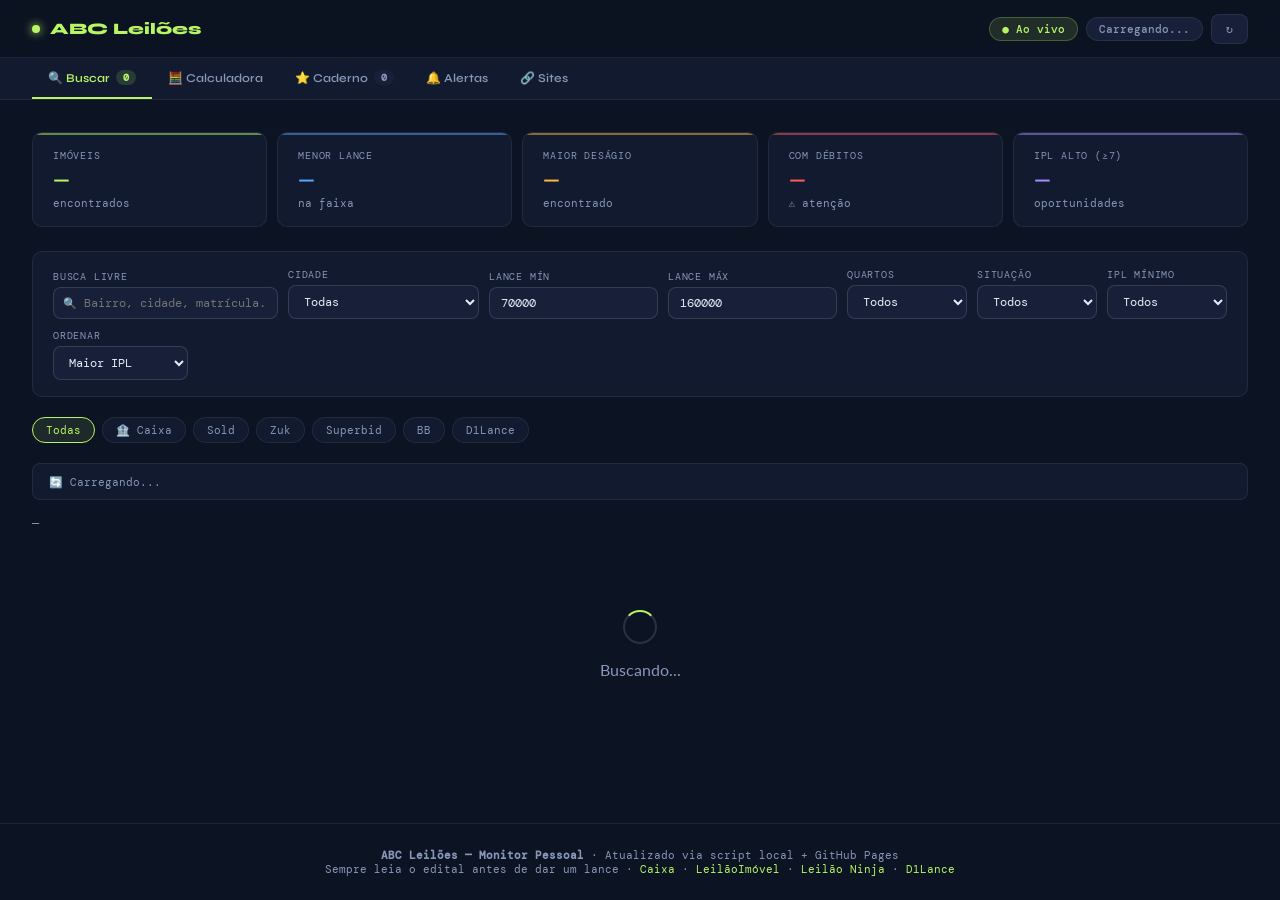
==== commit 3f7b2899: "feat: IPL score + automação CSV Caixa" ====
--- a/index.html
+++ b/index.html
@@ -3,1096 +3,836 @@
 <head>
 <meta charset="UTF-8">
 <meta name="viewport" content="width=device-width, initial-scale=1.0">
-<meta name="theme-color" content="#1a2744">
-<meta name="description" content="Monitor pessoal de apartamentos em leilão no ABC Paulista">
+<meta name="theme-color" content="#0c1322">
 <link rel="manifest" href="manifest.json">
 <title>ABC Leilões — Monitor Pessoal</title>
-<script>
-// ── GUARD DE SESSÃO ── Executa antes de renderizar qualquer coisa
-(function(){
-  var KEY='abc_leilao_auth';
-  if(sessionStorage.getItem(KEY)==='ok')return;
-  try{var o=JSON.parse(localStorage.getItem(KEY)||'{}');if(o.exp>Date.now()){sessionStorage.setItem(KEY,'ok');return;}}catch(_){}
-  window.location.replace('login.html');
-})();
-</script>
-<link href="https://fonts.googleapis.com/css2?family=Plus+Jakarta+Sans:wght@400;500;600;700;800&family=JetBrains+Mono:wght@400;500&display=swap" rel="stylesheet">
+<link href="https://fonts.googleapis.com/css2?family=Syne:wght@400;600;700;800&family=DM+Mono:wght@400;500&family=Lato:wght@300;400;700&display=swap" rel="stylesheet">
 <style>
-:root {
-  --bg:#f0f2f7;--surface:#ffffff;--surface2:#f8f9fc;--border:#e2e6ef;--border2:#d0d6e4;
-  --text:#0f172a;--text2:#475569;--text3:#94a3b8;
-  --primary:#1a2744;--primary-light:#253660;
-  --accent:#f97316;--accent2:#fb923c;
-  --green:#16a34a;--green-bg:#dcfce7;--green-border:#bbf7d0;
-  --amber:#d97706;--amber-bg:#fef3c7;--amber-border:#fde68a;
-  --red:#dc2626;--red-bg:#fee2e2;--red-border:#fecaca;
-  --blue:#2563eb;--blue-bg:#dbeafe;--blue-border:#bfdbfe;
-  --r:12px;--r2:8px;--r3:6px;
-  --shadow:0 1px 3px rgba(0,0,0,.08),0 1px 2px rgba(0,0,0,.05);
-  --shadow-md:0 4px 12px rgba(0,0,0,.10),0 2px 4px rgba(0,0,0,.06);
-  --shadow-lg:0 10px 30px rgba(0,0,0,.12),0 4px 8px rgba(0,0,0,.08);
-}
+:root{--ink:#0c1322;--ink2:#111a2e;--ink3:#172038;--wire:rgba(255,255,255,.07);--wire2:rgba(255,255,255,.13);--paper:#e6ecf8;--dim:#8896b8;--lime:#b8f564;--lime2:#d4ff80;--red:#ff5c5c;--amber:#ffb547;--sky:#5ba4ff;--purple:#a78bfa;--r:10px;--fh:'Syne',sans-serif;--fb:'Lato',sans-serif;--fm:'DM Mono',monospace}
 *,*::before,*::after{box-sizing:border-box;margin:0;padding:0}
-html{scroll-behavior:smooth}
-body{background:var(--bg);color:var(--text);font-family:'Plus Jakarta Sans',sans-serif;min-height:100vh;overflow-x:hidden;-webkit-font-smoothing:antialiased}
-
-/* ── TOPBAR ── */
-.topbar{background:var(--primary);color:#fff;padding:.5rem 0;font-family:'JetBrains Mono',monospace;font-size:11px;border-bottom:2px solid var(--accent)}
-.topbar-inner{max-width:1400px;margin:0 auto;padding:0 1.5rem;display:flex;justify-content:space-between;align-items:center;gap:1rem}
-.topbar-left{display:flex;align-items:center;gap:1.25rem;color:rgba(255,255,255,.7)}
-.live-dot{width:6px;height:6px;border-radius:50%;background:#4ade80;display:inline-block;margin-right:5px;animation:pulse 2s ease infinite}
-@keyframes pulse{0%,100%{opacity:1;transform:scale(1)}50%{opacity:.5;transform:scale(.85)}}
-.topbar-right{display:flex;align-items:center;gap:.75rem}
-.tbtn{background:rgba(255,255,255,.1);border:1px solid rgba(255,255,255,.15);border-radius:6px;padding:4px 12px;color:rgba(255,255,255,.85);font-size:11px;cursor:pointer;font-family:'JetBrains Mono',monospace;transition:all .15s}
-.tbtn:hover{background:rgba(255,255,255,.18);color:#fff}
-
-/* ── HEADER ── */
-header{background:var(--surface);border-bottom:1px solid var(--border);padding:1rem 0;position:sticky;top:0;z-index:100;box-shadow:var(--shadow)}
-.header-inner{max-width:1400px;margin:0 auto;padding:0 1.5rem;display:flex;align-items:center;justify-content:space-between;gap:1rem}
-.logo{display:flex;align-items:center;gap:12px}
-.logo-icon{width:40px;height:40px;background:var(--primary);border-radius:10px;display:flex;align-items:center;justify-content:center;font-size:20px;flex-shrink:0}
-.logo-text{font-size:18px;font-weight:800;color:var(--primary);line-height:1.1}
-.logo-sub{font-size:11px;font-weight:500;color:var(--text3);font-family:'JetBrains Mono',monospace;display:block}
-.header-pills{display:flex;align-items:center;gap:.5rem}
-.pill{font-size:11px;font-family:'JetBrains Mono',monospace;padding:4px 10px;border-radius:20px;font-weight:500;white-space:nowrap}
-.pill-live{background:#dcfce7;color:#15803d;border:1px solid #bbf7d0}
-.pill-demo{background:#fef3c7;color:#92400e;border:1px solid #fde68a}
-.pill-info{background:var(--blue-bg);color:var(--blue);border:1px solid var(--blue-border)}
-
-/* ── NAV TABS ── */
-.nav{background:var(--surface);border-bottom:1px solid var(--border)}
-.nav-inner{max-width:1400px;margin:0 auto;padding:0 1.5rem;display:flex;overflow-x:auto;gap:0}
-.ntab{display:flex;align-items:center;gap:7px;padding:13px 18px;font-size:13px;font-weight:600;color:var(--text2);background:none;border:none;border-bottom:2.5px solid transparent;cursor:pointer;white-space:nowrap;transition:all .18s;position:relative}
-.ntab:hover{color:var(--text)}
-.ntab.active{color:var(--primary);border-bottom-color:var(--accent)}
-.nbadge{background:var(--border);color:var(--text3);border-radius:20px;padding:1px 7px;font-size:10px;font-family:'JetBrains Mono',monospace;transition:all .2s}
-.nbadge.on{background:var(--accent);color:#fff}
-
-/* ── SECTIONS ── */
+body{background:var(--ink);color:var(--paper);font-family:var(--fb);min-height:100vh;overflow-x:hidden}
+/* HEADER */
+header{position:sticky;top:0;z-index:100;background:rgba(12,19,34,.95);backdrop-filter:blur(12px);border-bottom:1px solid var(--wire);padding:.85rem 2rem;display:flex;align-items:center;justify-content:space-between}
+.logo{font-family:var(--fh);font-size:16px;font-weight:800;color:var(--lime);display:flex;align-items:center;gap:10px}
+.ldot{width:8px;height:8px;border-radius:50%;background:var(--lime);box-shadow:0 0 10px var(--lime);animation:blink 2s infinite}
+@keyframes blink{0%,100%{opacity:1}50%{opacity:.3}}
+.hright{display:flex;align-items:center;gap:8px}
+.pill{font-family:var(--fm);font-size:11px;padding:4px 12px;border-radius:20px;font-weight:500}
+.pl{background:rgba(184,245,100,.12);color:var(--lime);border:1px solid rgba(184,245,100,.25)}
+.pd{background:var(--ink3);color:var(--dim);border:1px solid var(--wire)}
+.bico{background:var(--ink3);border:1px solid var(--wire);border-radius:8px;padding:6px 14px;font-family:var(--fm);font-size:12px;color:var(--dim);cursor:pointer;transition:all .2s}
+.bico:hover{border-color:var(--lime);color:var(--lime)}
+/* TABS */
+.tabs-nav{display:flex;background:var(--ink2);border-bottom:1px solid var(--wire);padding:0 2rem;overflow-x:auto;scrollbar-width:none}
+.tabs-nav::-webkit-scrollbar{display:none}
+.tb{font-family:var(--fh);font-size:12px;font-weight:600;padding:12px 16px;background:none;border:none;border-bottom:2px solid transparent;color:var(--dim);cursor:pointer;white-space:nowrap;transition:all .2s;display:flex;align-items:center;gap:6px}
+.tb.active{color:var(--lime);border-bottom-color:var(--lime)}.tb:hover{color:var(--paper)}
+.tbadge{background:var(--ink3);color:var(--dim);border-radius:10px;padding:1px 7px;font-size:10px;font-family:var(--fm)}
+.tbadge.on{background:rgba(184,245,100,.15);color:var(--lime)}
 .sec{display:none}.sec.active{display:block}
-.page{max-width:1400px;margin:0 auto;padding:1.75rem 1.5rem}
-
-/* ── HERO SEARCH ── */
-.hero{background:linear-gradient(135deg,var(--primary) 0%,var(--primary-light) 100%);padding:2.5rem 0;margin-bottom:0}
-.hero-inner{max-width:1400px;margin:0 auto;padding:0 1.5rem}
-.hero-title{font-size:26px;font-weight:800;color:#fff;margin-bottom:6px}
-.hero-sub{font-size:13px;color:rgba(255,255,255,.65);font-family:'JetBrains Mono',monospace;margin-bottom:1.75rem}
-.search-box{background:#fff;border-radius:var(--r);padding:1.25rem 1.5rem;display:grid;grid-template-columns:1fr 1fr 1fr 1fr 1fr auto;gap:12px;align-items:end;box-shadow:var(--shadow-lg)}
-.sf{display:flex;flex-direction:column;gap:5px}
-.sf label{font-size:10px;font-weight:700;color:var(--text3);text-transform:uppercase;letter-spacing:.06em;font-family:'JetBrains Mono',monospace}
-.sf select,.sf input{background:var(--surface2);border:1.5px solid var(--border);border-radius:var(--r2);color:var(--text);padding:9px 12px;font-family:'Plus Jakarta Sans',sans-serif;font-size:13px;font-weight:500;outline:none;transition:border-color .15s;width:100%}
-.sf select:focus,.sf input:focus{border-color:var(--primary)}
-.btn-search{background:var(--accent);color:#fff;border:none;border-radius:var(--r2);padding:10px 24px;font-family:'Plus Jakarta Sans',sans-serif;font-size:13px;font-weight:700;cursor:pointer;transition:all .15s;white-space:nowrap}
-.btn-search:hover{background:var(--accent2);transform:translateY(-1px)}
-
-/* ── SOURCE CHIPS ── */
-.chips-bar{background:var(--surface);border-bottom:1px solid var(--border);padding:.75rem 0}
-.chips-inner{max-width:1400px;margin:0 auto;padding:0 1.5rem;display:flex;gap:8px;align-items:center;flex-wrap:wrap}
-.chip{font-size:12px;font-weight:600;padding:5px 14px;border-radius:20px;cursor:pointer;border:1.5px solid var(--border);color:var(--text2);background:var(--surface);transition:all .15s;font-family:'JetBrains Mono',monospace}
-.chip:hover{border-color:var(--primary);color:var(--primary)}
-.chip.active{background:var(--primary);border-color:var(--primary);color:#fff}
-.chip-label{font-size:11px;color:var(--text3);font-weight:500;margin-right:4px}
-
-/* ── STATS BAR ── */
-.stats-bar{background:var(--surface);padding:1rem 0;border-bottom:1px solid var(--border)}
-.stats-inner{max-width:1400px;margin:0 auto;padding:0 1.5rem;display:flex;gap:0;align-items:stretch;flex-wrap:wrap}
-.stat{display:flex;flex-direction:column;padding:.25rem 1.75rem .25rem 0;margin-right:1.75rem;border-right:1px solid var(--border)}
-.stat:last-child{border-right:none}
-.stat-label{font-size:10px;font-weight:700;color:var(--text3);text-transform:uppercase;letter-spacing:.06em;font-family:'JetBrains Mono',monospace;margin-bottom:3px}
-.stat-value{font-size:22px;font-weight:800;color:var(--text);line-height:1}
-.stat-value.green{color:var(--green)}
-.stat-value.amber{color:var(--amber)}
-.stat-value.red{color:var(--red)}
-.stat-sub{font-size:11px;color:var(--text3);font-family:'JetBrains Mono',monospace;margin-top:2px}
-
-/* ── STATUS BAR ── */
-.status-bar{background:var(--surface2);border:1px solid var(--border);border-radius:var(--r2);padding:.65rem 1rem;margin-bottom:1.25rem;display:flex;justify-content:space-between;align-items:center;font-size:12px;color:var(--text2);font-family:'JetBrains Mono',monospace;flex-wrap:wrap;gap:.5rem}
-.status-next{color:var(--blue);font-weight:500}
-
-/* ── RESULTS META ── */
-.results-meta{display:flex;justify-content:space-between;align-items:center;margin-bottom:1rem}
-.results-count{font-size:13px;color:var(--text2);font-weight:500}
-
-/* ── CARD GRID ── */
-.grid{display:grid;grid-template-columns:repeat(auto-fill,minmax(350px,1fr));gap:14px}
-
-/* ── PROPERTY CARD ── */
-.card{background:var(--surface);border:1.5px solid var(--border);border-radius:var(--r);overflow:hidden;transition:all .22s;cursor:pointer;display:flex;flex-direction:column;animation:slideUp .3s ease both}
-@keyframes slideUp{from{opacity:0;transform:translateY(10px)}to{opacity:1;transform:translateY(0)}}
-.card:hover{border-color:var(--primary);box-shadow:var(--shadow-md);transform:translateY(-2px)}
-
-.card-top{padding:1rem 1.125rem .875rem}
-.card-header{display:flex;justify-content:space-between;align-items:flex-start;margin-bottom:.5rem;gap:.5rem}
-.card-title{font-size:14px;font-weight:700;color:var(--text);line-height:1.35;flex:1}
-.card-source{font-size:10px;font-family:'JetBrains Mono',monospace;font-weight:500;background:var(--blue-bg);color:var(--blue);border:1px solid var(--blue-border);border-radius:var(--r3);padding:2px 7px;white-space:nowrap;flex-shrink:0}
-.card-location{font-size:11px;color:var(--text3);font-family:'JetBrains Mono',monospace;margin-bottom:.75rem;display:flex;align-items:center;gap:4px}
-
-/* score stripe */
-.card-score{display:flex;align-items:center;gap:8px;margin-bottom:.875rem}
-.score-bar-wrap{flex:1;height:5px;background:var(--border);border-radius:3px;overflow:hidden}
-.score-bar{height:100%;border-radius:3px;transition:width .5s ease}
-.score-bar.good{background:var(--green)}
-.score-bar.med{background:var(--amber)}
-.score-bar.bad{background:var(--red)}
-.score-label{font-size:10px;font-family:'JetBrains Mono',monospace;font-weight:700;border-radius:var(--r3);padding:2px 7px}
-.score-label.good{background:var(--green-bg);color:var(--green)}
-.score-label.med{background:var(--amber-bg);color:var(--amber)}
-.score-label.bad{background:var(--red-bg);color:var(--red)}
-
-/* tags */
-.card-tags{display:flex;gap:5px;flex-wrap:wrap;margin-bottom:.875rem}
-.tag{font-size:10px;font-weight:600;padding:2px 8px;border-radius:var(--r3);font-family:'JetBrains Mono',monospace;border:1px solid}
-.tag-new{background:#eff6ff;color:#1e40af;border-color:#bfdbfe}
-.tag-rec{background:var(--surface2);color:var(--text3);border-color:var(--border)}
-.tag-free{background:var(--green-bg);color:var(--green);border-color:var(--green-border)}
-.tag-occ{background:var(--red-bg);color:var(--red);border-color:var(--red-border)}
-.tag-unk{background:var(--amber-bg);color:var(--amber);border-color:var(--amber-border)}
-.tag-praca{background:var(--surface2);color:var(--text2);border-color:var(--border)}
-
-/* debt alert */
-.debt-alert{background:var(--red-bg);border:1px solid var(--red-border);border-radius:var(--r2);padding:.5rem .75rem;font-size:11px;color:var(--red);font-family:'JetBrains Mono',monospace;margin-bottom:.875rem}
-.no-debt{background:var(--green-bg);border:1px solid var(--green-border);border-radius:var(--r2);padding:.5rem .75rem;font-size:11px;color:var(--green);font-family:'JetBrains Mono',monospace;margin-bottom:.875rem}
-
-/* price block */
-.price-block{background:var(--surface2);border:1.5px solid var(--border);border-radius:var(--r2);padding:.875rem 1rem;margin-bottom:.75rem}
-.price-row{display:flex;justify-content:space-between;align-items:center;margin-bottom:.35rem}
-.price-row:last-child{margin-bottom:0;padding-top:.5rem;border-top:1px solid var(--border);margin-top:.35rem}
-.price-key{font-size:11px;color:var(--text3);font-family:'JetBrains Mono',monospace}
-.price-old{font-size:12px;color:var(--text3);text-decoration:line-through;font-family:'JetBrains Mono',monospace}
-.price-main{font-size:20px;font-weight:800;color:var(--primary)}
-.price-discount{font-size:13px;font-weight:700;color:var(--green);background:var(--green-bg);border-radius:var(--r3);padding:2px 8px;font-family:'JetBrains Mono',monospace}
-
-/* meta grid */
-.meta-grid{display:grid;grid-template-columns:1fr 1fr;gap:6px;margin-bottom:.75rem}
-.meta-item{background:var(--surface2);border:1px solid var(--border);border-radius:var(--r2);padding:7px 10px}
-.meta-key{font-size:9px;text-transform:uppercase;letter-spacing:.06em;color:var(--text3);font-family:'JetBrains Mono',monospace;display:block;margin-bottom:2px;font-weight:700}
-.meta-val{font-size:13px;font-weight:600;color:var(--text)}
-
-/* card actions */
-.card-actions{padding:.875rem 1.125rem;border-top:1px solid var(--border);display:flex;gap:8px;background:var(--surface2)}
-.btn-fav{background:var(--surface);border:1.5px solid var(--border);border-radius:var(--r2);padding:8px 10px;font-size:15px;cursor:pointer;transition:all .15s;line-height:1;flex-shrink:0}
-.btn-fav:hover,.btn-fav.active{background:var(--amber-bg);border-color:var(--amber)}
-.btn-edital{flex:1;text-align:center;background:transparent;border:1.5px solid var(--primary);color:var(--primary);border-radius:var(--r2);padding:8px;font-size:11px;font-weight:700;font-family:'JetBrains Mono',monospace;cursor:pointer;text-decoration:none;transition:all .15s;display:block}
-.btn-edital:hover{background:var(--primary);color:#fff}
-.btn-detail{flex:1;background:var(--primary);color:#fff;border:none;border-radius:var(--r2);padding:8px;font-size:12px;font-weight:700;cursor:pointer;transition:all .15s}
-.btn-detail:hover{background:var(--primary-light)}
-
-/* ── EMPTY / LOADING ── */
-.empty{text-align:center;padding:5rem 2rem;color:var(--text3)}
-.empty-icon{font-size:52px;margin-bottom:1rem}
-.empty-title{font-size:16px;font-weight:700;color:var(--text2);margin-bottom:.5rem}
-.spinner{width:32px;height:32px;border:2.5px solid var(--border);border-top-color:var(--primary);border-radius:50%;animation:spin .65s linear infinite;margin:0 auto 1rem}
+.cnt{max-width:1340px;margin:0 auto;padding:2rem}
+/* STATS */
+.stats{display:grid;grid-template-columns:repeat(auto-fit,minmax(150px,1fr));gap:10px;margin-bottom:1.5rem}
+.stat{background:var(--ink2);border:1px solid var(--wire);border-radius:var(--r);padding:1rem 1.25rem;position:relative;overflow:hidden}
+.stat::after{content:'';position:absolute;top:0;left:0;right:0;height:2px;background:var(--lime);opacity:.5}
+.stat.red::after{background:var(--red)}.stat.sky::after{background:var(--sky)}.stat.amb::after{background:var(--amber)}.stat.pur::after{background:var(--purple)}
+.slb{font-size:10px;color:var(--dim);text-transform:uppercase;letter-spacing:.08em;margin-bottom:6px;font-family:var(--fm)}
+.svl{font-family:var(--fh);font-size:20px;font-weight:700;line-height:1.2}
+.ssb{font-size:11px;color:var(--dim);margin-top:4px;font-family:var(--fm)}
+/* SEARCH */
+.sb{background:var(--ink2);border:1px solid var(--wire);border-radius:var(--r);padding:1rem 1.25rem;margin-bottom:1.25rem;display:flex;gap:10px;flex-wrap:wrap;align-items:flex-end}
+.sf{display:flex;flex-direction:column;gap:4px}
+.sf label{font-size:10px;color:var(--dim);text-transform:uppercase;letter-spacing:.08em;font-family:var(--fm)}
+.sf select,.sf input{background:var(--ink3);border:1px solid var(--wire2);border-radius:8px;color:var(--paper);padding:7px 11px;font-family:var(--fm);font-size:12px;outline:none;min-width:120px}
+.sf select:focus,.sf input:focus{border-color:var(--lime)}
+.sf-txt{flex:1;min-width:180px}.sf-txt-w{position:relative}
+.sf-txt-w::before{content:'🔍';position:absolute;left:10px;top:50%;transform:translateY(-50%);font-size:11px;pointer-events:none}
+.sf-txt-w input{padding-left:30px;width:100%}
+.chips{display:flex;gap:7px;margin-bottom:1.25rem;flex-wrap:wrap}
+.chip{background:var(--ink2);border:1px solid var(--wire);border-radius:20px;padding:5px 13px;font-size:11px;font-family:var(--fm);cursor:pointer;color:var(--dim);transition:all .15s}
+.chip.active{border-color:var(--lime);background:rgba(184,245,100,.1);color:var(--lime)}
+.ibar{background:var(--ink2);border:1px solid var(--wire);border-radius:8px;padding:.65rem 1rem;margin-bottom:1rem;font-size:11px;font-family:var(--fm);color:var(--dim);display:flex;justify-content:space-between;align-items:center;flex-wrap:wrap;gap:8px}
+.rmeta{display:flex;justify-content:space-between;align-items:center;margin-bottom:.9rem}
+.rmeta span{font-size:12px;color:var(--dim);font-family:var(--fm)}
+/* GRID */
+.grid{display:grid;grid-template-columns:repeat(auto-fill,minmax(340px,1fr));gap:14px}
+.card{background:var(--ink2);border:1px solid var(--wire);border-radius:var(--r);overflow:hidden;transition:all .22s;cursor:pointer;display:flex;flex-direction:column;animation:fu .3s ease both}
+@keyframes fu{from{opacity:0;transform:translateY(10px)}to{opacity:1;transform:translateY(0)}}
+.card:hover{border-color:var(--lime);transform:translateY(-3px);box-shadow:0 8px 24px rgba(184,245,100,.07)}
+.card.selected{border-color:var(--sky);box-shadow:0 0 0 2px rgba(91,164,255,.25)}
+.cstripe{height:3px}.sv{background:var(--lime)}.sa{background:var(--amber)}.sr{background:var(--red)}
+/* IPL Badge — conceito do LeilaoNinja */
+.ipl-badge{display:flex;align-items:center;gap:6px;background:var(--ink3);border-radius:8px;padding:5px 10px;font-family:var(--fm);font-size:11px;border:1px solid var(--wire2)}
+.ipl-score{font-family:var(--fh);font-weight:800;font-size:16px}
+.ipl-high{color:var(--lime)}.ipl-med{color:var(--amber)}.ipl-low{color:var(--red)}
+.ipl-bar{flex:1;height:4px;background:var(--wire2);border-radius:2px;overflow:hidden;min-width:40px}
+.ipl-fill{height:100%;border-radius:2px;transition:width .4s}
+/* Valor de mercado — conceito do LeilaoNinja */
+.vmercado-box{background:var(--ink3);border-radius:8px;padding:.8rem;margin-bottom:.8rem;border:1px solid var(--wire2)}
+.vmercado-label{font-size:10px;color:var(--dim);font-family:var(--fm);text-transform:uppercase;margin-bottom:6px}
+.vmercado-row{display:flex;justify-content:space-between;align-items:center;font-size:12px;margin-bottom:4px}
+.vmercado-row:last-child{margin-bottom:0}
+.vmercado-key{color:var(--dim);font-family:var(--fm);font-size:11px}
+.vmercado-val{font-weight:500}
+.vmercado-bar-wrap{margin-top:8px}
+.vmercado-bar-bg{height:6px;background:var(--wire2);border-radius:3px;overflow:hidden;margin-top:4px}
+.vmercado-bar-fill{height:100%;background:linear-gradient(90deg,var(--red),var(--amber),var(--lime));border-radius:3px;transition:width .4s}
+.chead{padding:.9rem 1.1rem;border-bottom:1px solid var(--wire)}
+.ctitle{font-family:var(--fh);font-weight:700;font-size:14px;margin-bottom:4px;line-height:1.35}
+.cloc{font-size:11px;color:var(--dim);font-family:var(--fm);margin-bottom:7px}
+.cchips{display:flex;gap:5px;flex-wrap:wrap;align-items:center}
+.cc{font-size:10px;padding:2px 7px;border-radius:5px;font-family:var(--fm);font-weight:500}
+.ccf{background:rgba(91,164,255,.12);color:var(--sky)}.ccp{background:rgba(255,181,71,.12);color:var(--amber)}
+.cco{background:rgba(184,245,100,.12);color:var(--lime)}.ccd{background:rgba(255,92,92,.12);color:var(--red)}
+.cbody{padding:.9rem 1.1rem;flex:1}
+.dp{border-radius:7px;padding:.55rem .85rem;margin-bottom:.8rem;font-size:11px;font-family:var(--fm);line-height:1.5}
+.dpok{background:rgba(184,245,100,.08);border:1px solid rgba(184,245,100,.2);color:#a3d45e}
+.dpbad{background:rgba(255,92,92,.08);border:1px solid rgba(255,92,92,.2);color:#ff9898}
+.pbox{background:var(--ink3);border-radius:7px;padding:.8rem;border-left:3px solid var(--lime);margin-bottom:.8rem}
+.pr{display:flex;justify-content:space-between;align-items:center;font-size:12px;margin-bottom:5px}
+.pr:last-child{margin-bottom:0}
+.prl{color:var(--dim);font-family:var(--fm);font-size:11px}
+.prv{font-family:var(--fh);font-weight:700;font-size:14px;color:var(--lime)}
+.prav{color:var(--dim);text-decoration:line-through;font-size:11px;font-family:var(--fm)}
+.prd{font-family:var(--fh);font-weight:700;font-size:13px;color:var(--lime)}
+.mgrid{display:grid;grid-template-columns:1fr 1fr;gap:6px}
+.mi{background:var(--ink3);border-radius:6px;padding:7px 9px}
+.mil{font-size:10px;color:var(--dim);font-family:var(--fm);display:block;margin-bottom:2px}
+.miv{font-size:12px;font-weight:500}
+.cfoot{padding:.8rem 1.1rem;border-top:1px solid var(--wire);display:flex;gap:7px;align-items:center}
+.bfav{background:var(--ink3);border:1px solid var(--wire);border-radius:6px;padding:6px 9px;font-size:13px;cursor:pointer;transition:all .15s;line-height:1}
+.bfav:hover,.bfav.favd{background:rgba(255,181,71,.1);border-color:var(--amber)}
+.bcomp{background:var(--ink3);border:1px solid var(--wire);border-radius:6px;padding:6px 9px;font-size:11px;cursor:pointer;transition:all .15s;font-family:var(--fm);color:var(--dim)}
+.bcomp:hover,.bcomp.selc{background:rgba(91,164,255,.1);border-color:var(--sky);color:var(--sky)}
+.bedital{flex:1;text-align:center;background:transparent;border:1px solid var(--lime);color:var(--lime);border-radius:6px;padding:6px;font-size:11px;font-weight:600;font-family:var(--fm);cursor:pointer;text-decoration:none;transition:all .15s}
+.bedital:hover{background:rgba(184,245,100,.08)}
+.banal{flex:1;background:var(--lime);color:var(--ink);border:none;border-radius:6px;padding:6px;font-size:11px;font-weight:700;font-family:var(--fh);cursor:pointer}
+.banal:hover{background:var(--lime2)}
+/* LOADING */
+.loading,.empty{text-align:center;padding:4rem 2rem;color:var(--dim)}
+.spinner{width:34px;height:34px;border:2px solid var(--wire2);border-top-color:var(--lime);border-radius:50%;animation:spin .7s linear infinite;margin:0 auto 1rem}
 @keyframes spin{to{transform:rotate(360deg)}}
-
-/* ── LINKS CONSULTA ── */
-.links-grid-small{display:flex;flex-direction:column;gap:8px;margin-top:1rem;max-width:500px;margin-left:auto;margin-right:auto}
-.link-item{display:flex;align-items:center;justify-content:space-between;background:var(--surface);border:1px solid var(--border);border-radius:var(--r2);padding:10px 14px;font-size:12px;text-decoration:none;color:var(--text);transition:all .15s;font-weight:500}
-.link-item:hover{border-color:var(--primary);color:var(--primary)}
-.link-item .li-src{font-size:10px;font-family:'JetBrains Mono',monospace;color:var(--text3)}
-.link-arrow{color:var(--text3);font-size:14px}
-
-/* ── CALCULADORA ── */
-.calc-grid{display:grid;grid-template-columns:1fr 1fr;gap:20px}
-.calc-panel{background:var(--surface);border:1.5px solid var(--border);border-radius:var(--r);padding:1.75rem;box-shadow:var(--shadow)}
-.calc-title{font-size:15px;font-weight:800;color:var(--primary);margin-bottom:.5rem}
-.calc-desc{font-size:12px;color:var(--text2);margin-bottom:1.5rem;font-family:'JetBrains Mono',monospace;line-height:1.6}
-.calc-field{margin-bottom:1rem}
-.calc-field label{font-size:10px;font-weight:700;color:var(--text3);text-transform:uppercase;letter-spacing:.06em;font-family:'JetBrains Mono',monospace;display:block;margin-bottom:5px}
-.calc-field input,.calc-field select{width:100%;background:var(--surface2);border:1.5px solid var(--border);border-radius:var(--r2);color:var(--text);padding:10px 13px;font-family:'Plus Jakarta Sans',sans-serif;font-size:13px;font-weight:500;outline:none;transition:border-color .15s}
-.calc-field input:focus,.calc-field select:focus{border-color:var(--primary)}
-.calc-rows{border:1px solid var(--border);border-radius:var(--r2);overflow:hidden;margin-top:1.25rem}
-.calc-row{display:flex;justify-content:space-between;padding:10px 14px;font-size:12px;border-bottom:1px solid var(--border);align-items:center}
-.calc-row:last-child{border-bottom:none}
-.calc-row .cr-k{color:var(--text2);font-family:'JetBrains Mono',monospace}
-.calc-row .cr-v{font-weight:600;color:var(--text);font-family:'JetBrains Mono',monospace}
-.calc-result{background:var(--primary);color:#fff;border-radius:var(--r2);padding:1.25rem;margin-top:1rem;text-align:center;display:none}
-.calc-result-label{font-size:10px;font-family:'JetBrains Mono',monospace;font-weight:700;text-transform:uppercase;letter-spacing:.08em;opacity:.7;margin-bottom:5px}
-.calc-result-value{font-size:26px;font-weight:800}
-.calc-result-sub{font-size:11px;opacity:.6;font-family:'JetBrains Mono',monospace;margin-top:4px}
-.calc-result-blue{background:linear-gradient(135deg,#1d4ed8,#2563eb)}
-
-/* ── CADERNO ── */
-.caderno-header{display:flex;justify-content:space-between;align-items:center;margin-bottom:1.5rem}
-.caderno-title{font-size:20px;font-weight:800}
-.btn-ghost{background:none;border:1.5px solid var(--border);border-radius:var(--r2);padding:7px 14px;color:var(--text2);font-size:12px;font-weight:600;cursor:pointer;transition:all .15s}
-.btn-ghost:hover{border-color:var(--text);color:var(--text)}
-.fav-grid{display:grid;grid-template-columns:repeat(auto-fill,minmax(340px,1fr));gap:14px}
-.fav-card{background:var(--surface);border:1.5px solid var(--border);border-radius:var(--r);padding:1.25rem;box-shadow:var(--shadow)}
-.fav-head{display:flex;justify-content:space-between;align-items:flex-start;margin-bottom:.75rem}
-.fav-title{font-size:13px;font-weight:700;color:var(--text);flex:1;margin-right:.5rem}
-.fav-del{background:none;border:none;color:var(--text3);cursor:pointer;font-size:16px;line-height:1;padding:2px}
-.fav-del:hover{color:var(--red)}
-.fav-meta{font-size:11px;color:var(--text3);font-family:'JetBrains Mono',monospace;margin-bottom:.875rem;line-height:1.7}
-.fav-nota textarea{width:100%;background:var(--surface2);border:1.5px solid var(--border);border-radius:var(--r2);color:var(--text);padding:9px 11px;font-family:'Plus Jakarta Sans',sans-serif;font-size:12px;resize:vertical;min-height:60px;outline:none;transition:border-color .15s}
-.fav-nota textarea:focus{border-color:var(--primary)}
-.fav-check{margin-top:.875rem}
-.fav-ci{display:flex;align-items:center;gap:9px;padding:6px 0;border-bottom:1px solid var(--border);font-size:12px;cursor:pointer;color:var(--text2)}
-.fav-ci:last-child{border-bottom:none}
-.fav-ci input[type=checkbox]{width:14px;height:14px;accent-color:var(--primary);cursor:pointer;flex-shrink:0}
-.fav-ci.done{color:var(--text3);text-decoration:line-through}
-.fav-link{display:block;margin-top:.875rem;text-align:center;background:var(--surface2);border:1.5px solid var(--border);border-radius:var(--r2);padding:8px;font-size:11px;font-family:'JetBrains Mono',monospace;color:var(--primary);text-decoration:none;font-weight:600;transition:all .15s}
-.fav-link:hover{background:var(--primary);color:#fff;border-color:var(--primary)}
-.caderno-empty{text-align:center;padding:4rem 2rem}
-.caderno-empty .ei{font-size:48px;margin-bottom:1rem}
-.caderno-empty p{font-size:14px;color:var(--text2)}
-.caderno-empty small{font-size:12px;color:var(--text3);font-family:'JetBrains Mono',monospace;margin-top:.5rem;display:block}
-
-/* ── GUIA ── */
-.guide-grid{display:grid;grid-template-columns:1.3fr .7fr;gap:20px;margin-bottom:1.5rem}
-.guide-panel{background:var(--surface);border:1.5px solid var(--border);border-radius:var(--r);padding:1.75rem;box-shadow:var(--shadow)}
-.guide-hero-title{font-size:22px;font-weight:800;color:var(--primary);margin-bottom:8px}
-.guide-sub{font-size:13px;color:var(--text2);line-height:1.7;margin-bottom:1.5rem}
-.flow-steps{display:grid;grid-template-columns:1fr 1fr;gap:10px}
-.flow-step{background:var(--surface2);border:1px solid var(--border);border-radius:var(--r2);padding:1rem}
-.flow-step-num{width:24px;height:24px;background:var(--primary);color:#fff;border-radius:6px;font-size:12px;font-weight:800;display:flex;align-items:center;justify-content:center;margin-bottom:.5rem;font-family:'JetBrains Mono',monospace}
-.flow-step strong{font-size:13px;font-weight:700;display:block;margin-bottom:4px}
-.flow-step span{font-size:11px;color:var(--text2);font-family:'JetBrains Mono',monospace;line-height:1.5}
-.section-title{font-size:18px;font-weight:800;color:var(--text);margin-bottom:.5rem}
-.section-sub{font-size:12px;color:var(--text3);font-family:'JetBrains Mono',monospace;margin-bottom:1.25rem}
-.mode-grid{display:grid;grid-template-columns:repeat(auto-fill,minmax(250px,1fr));gap:12px;margin-bottom:1.5rem}
-.mode-card{background:var(--surface);border:1.5px solid var(--border);border-radius:var(--r);padding:1.25rem;border-top:3px solid var(--blue);box-shadow:var(--shadow)}
-.mode-card.good{border-top-color:var(--green)}.mode-card.warn{border-top-color:var(--amber)}.mode-card.risk{border-top-color:var(--red)}
-.mode-name{font-size:14px;font-weight:800;margin-bottom:7px;color:var(--text)}
-.mode-desc{font-size:12px;color:var(--text2);font-family:'JetBrains Mono',monospace;line-height:1.6;margin-bottom:.875rem}
-.mode-tags{display:flex;gap:5px;flex-wrap:wrap}
-.mode-tag{font-size:10px;background:var(--surface2);border:1px solid var(--border);border-radius:var(--r3);padding:2px 8px;color:var(--text2);font-family:'JetBrains Mono',monospace}
-.risk-grid{display:grid;grid-template-columns:repeat(auto-fit,minmax(220px,1fr));gap:10px;margin-bottom:1.5rem}
-.risk-item{background:var(--amber-bg);border:1px solid var(--amber-border);border-radius:var(--r2);padding:1rem;font-size:12px;font-family:'JetBrains Mono',monospace;line-height:1.6;color:#78350f}
-.dict-grid{columns:2 300px;column-gap:16px;margin-bottom:1.5rem}
-.dict-item{break-inside:avoid;background:var(--surface);border:1.5px solid var(--border);border-radius:var(--r2);padding:1rem;margin-bottom:12px;box-shadow:var(--shadow)}
-.dict-item strong{font-size:13px;font-weight:700;color:var(--primary)}
-.dict-item p{font-size:12px;color:var(--text2);font-family:'JetBrains Mono',monospace;line-height:1.6;margin-top:5px}
-
-/* ── INTELIGÊNCIA ── */
-.intel-stats{display:grid;grid-template-columns:repeat(4,1fr);gap:14px;margin-bottom:1.75rem}
-.intel-stat{background:var(--surface);border:1.5px solid var(--border);border-radius:var(--r);padding:1.25rem;box-shadow:var(--shadow)}
-.intel-stat-label{font-size:10px;font-weight:700;text-transform:uppercase;letter-spacing:.06em;color:var(--text3);font-family:'JetBrains Mono',monospace;margin-bottom:5px}
-.intel-stat-value{font-size:24px;font-weight:800;color:var(--primary);line-height:1}
-
-/* ── LINKS ── */
-.links-grid{display:grid;grid-template-columns:repeat(auto-fill,minmax(290px,1fr));gap:14px}
-.link-card{background:var(--surface);border:1.5px solid var(--border);border-radius:var(--r);padding:1.5rem;transition:all .2s;box-shadow:var(--shadow)}
-.link-card:hover{border-color:var(--primary);box-shadow:var(--shadow-md)}
-.link-card-title{font-size:14px;font-weight:800;color:var(--text);margin-bottom:6px}
-.link-card-desc{font-size:11px;color:var(--text2);font-family:'JetBrains Mono',monospace;margin-bottom:1.25rem;line-height:1.7}
-.link-card-btns{display:flex;flex-direction:column;gap:7px}
-.lbtn{display:block;text-align:center;border-radius:var(--r2);padding:8px 14px;font-size:11px;font-family:'JetBrains Mono',monospace;font-weight:600;text-decoration:none;transition:all .15s;border:1.5px solid var(--border);color:var(--text2);background:var(--surface2)}
-.lbtn:hover{border-color:var(--primary);color:var(--primary)}
-.lbtn.pri{background:var(--primary);color:#fff;border-color:var(--primary)}
-.lbtn.pri:hover{background:var(--primary-light)}
-
-/* ── MODAL ── */
-.overlay{position:fixed;inset:0;background:rgba(15,23,42,.6);backdrop-filter:blur(6px);z-index:200;display:none;align-items:center;justify-content:center;padding:1rem}
+/* COMPARE BAR */
+.compare-bar{position:fixed;bottom:0;left:0;right:0;background:var(--ink2);border-top:1px solid var(--wire2);padding:.9rem 2rem;display:none;align-items:center;justify-content:space-between;z-index:90;gap:12px;flex-wrap:wrap}
+.compare-bar.visible{display:flex}
+.compare-items{display:flex;gap:8px;flex-wrap:wrap;flex:1}
+.compare-item{background:var(--ink3);border:1px solid var(--sky);border-radius:8px;padding:5px 12px;font-size:11px;font-family:var(--fm);color:var(--sky);display:flex;align-items:center;gap:8px}
+.compare-item button{background:none;border:none;color:var(--dim);cursor:pointer;font-size:13px;line-height:1}
+.btn-comparar{background:var(--sky);color:var(--ink);border:none;border-radius:8px;padding:8px 20px;font-family:var(--fh);font-size:13px;font-weight:700;cursor:pointer;white-space:nowrap}
+.btn-comparar:disabled{opacity:.4;cursor:not-allowed}
+.btn-lc{background:transparent;border:1px solid var(--wire2);border-radius:8px;padding:8px 14px;font-family:var(--fm);font-size:11px;color:var(--dim);cursor:pointer}
+/* CALC */
+.cwrap{display:grid;grid-template-columns:1fr 1fr;gap:16px}
+.cpanel{background:var(--ink2);border:1px solid var(--wire);border-radius:var(--r);padding:1.4rem}
+.ctit{font-family:var(--fh);font-size:14px;font-weight:700;margin-bottom:1rem;color:var(--lime)}
+.cfield{margin-bottom:.85rem}
+.cfield label{font-size:10px;color:var(--dim);font-family:var(--fm);text-transform:uppercase;display:block;margin-bottom:4px}
+.cfield input,.cfield select{width:100%;background:var(--ink3);border:1px solid var(--wire2);border-radius:8px;color:var(--paper);padding:8px 12px;font-family:var(--fm);font-size:12px;outline:none}
+.cfield input:focus{border-color:var(--lime)}
+.crow{display:flex;justify-content:space-between;padding:7px 0;border-bottom:1px solid var(--wire);font-size:12px;font-family:var(--fm)}
+.crow:last-child{border-bottom:none}
+.crow .cl{color:var(--dim)}.crow .cv{font-weight:500}
+.resbox{border-radius:8px;padding:.85rem;margin-top:.85rem;text-align:center;display:none}
+.resbox.lime{background:rgba(184,245,100,.1);border:1px solid rgba(184,245,100,.25)}
+.resbox.sky{background:rgba(91,164,255,.1);border:1px solid rgba(91,164,255,.25)}
+.resbox.purple{background:rgba(167,139,250,.1);border:1px solid rgba(167,139,250,.25)}
+.rblb{font-size:10px;font-family:var(--fm);text-transform:uppercase;margin-bottom:4px}
+.rbvl{font-family:var(--fh);font-size:22px;font-weight:700}
+/* CADERNO */
+.cemp{text-align:center;padding:3rem 2rem;color:var(--dim)}
+.fgrid{display:grid;grid-template-columns:repeat(auto-fill,minmax(310px,1fr));gap:12px}
+.fcard{background:var(--ink2);border:1px solid var(--wire);border-radius:var(--r);padding:1.1rem}
+.fhead{display:flex;justify-content:space-between;align-items:flex-start;margin-bottom:.6rem}
+.ftit{font-family:var(--fh);font-weight:700;font-size:13px}
+.bdel{background:none;border:none;color:var(--dim);cursor:pointer;font-size:14px}
+.bdel:hover{color:var(--red)}
+.fmeta{font-size:11px;color:var(--dim);font-family:var(--fm);margin-bottom:.6rem;line-height:1.6}
+.fcheck-bar{height:3px;background:var(--wire2);border-radius:3px;margin:.55rem 0;overflow:hidden}
+.fcheck-fill{height:100%;background:var(--lime);border-radius:3px;transition:width .3s}
+.fnota textarea{width:100%;background:var(--ink3);border:1px solid var(--wire2);border-radius:6px;color:var(--paper);padding:7px 9px;font-family:var(--fm);font-size:11px;resize:vertical;min-height:50px;outline:none}
+.fnota textarea:focus{border-color:var(--lime)}
+.fci{display:flex;align-items:center;gap:7px;padding:4px 0;border-bottom:1px solid var(--wire);font-size:11px;font-family:var(--fm);cursor:pointer}
+.fci:last-child{border-bottom:none}
+.fci input[type=checkbox]{width:13px;height:13px;accent-color:var(--lime);cursor:pointer}
+.fci.done{color:var(--dim);text-decoration:line-through}
+.sbdg{display:inline-block;border-radius:5px;padding:2px 8px;font-size:10px;font-weight:700;font-family:var(--fm)}
+.sbv{background:rgba(184,245,100,.15);color:var(--lime)}.sba{background:rgba(255,181,71,.15);color:var(--amber)}.sbr{background:rgba(255,92,92,.15);color:var(--red)}
+/* ALERTAS */
+.apanel{background:var(--ink2);border:1px solid var(--wire);border-radius:var(--r);padding:1.4rem;margin-bottom:1.1rem}
+.atit{font-family:var(--fh);font-size:14px;font-weight:700;color:var(--lime);margin-bottom:.25rem}
+.asub{font-size:11px;color:var(--dim);font-family:var(--fm);margin-bottom:1.1rem}
+.agrid{display:grid;grid-template-columns:1fr 1fr;gap:10px}
+.afield{margin-bottom:.85rem}
+.afield label{font-size:10px;color:var(--dim);font-family:var(--fm);text-transform:uppercase;display:block;margin-bottom:4px}
+.afield input,.afield select{width:100%;background:var(--ink3);border:1px solid var(--wire2);border-radius:8px;color:var(--paper);padding:8px 12px;font-family:var(--fm);font-size:12px;outline:none}
+.afield input:focus{border-color:var(--lime)}
+.alink{display:flex;align-items:center;justify-content:space-between;background:var(--ink3);border:1px solid var(--wire2);border-radius:8px;padding:.75rem 1rem;text-decoration:none;color:var(--paper);transition:all .15s;gap:10px;margin-bottom:7px}
+.alink:hover{border-color:var(--lime)}
+.al-nome{font-size:13px;font-weight:500}.al-desc{font-size:10px;color:var(--dim);font-family:var(--fm);margin-top:2px}
+.al-btn{background:var(--lime);color:var(--ink);border:none;border-radius:6px;padding:5px 12px;font-size:11px;font-weight:700;font-family:var(--fh);cursor:pointer;white-space:nowrap}
+.bsalvar{background:var(--lime);color:var(--ink);border:none;border-radius:8px;padding:8px 22px;font-family:var(--fh);font-size:13px;font-weight:700;cursor:pointer;margin-top:.9rem}
+.bsalvar:hover{background:var(--lime2)}
+/* LINKS */
+.lgrid{display:grid;grid-template-columns:repeat(auto-fill,minmax(260px,1fr));gap:11px}
+.lcard{background:var(--ink2);border:1px solid var(--wire);border-radius:var(--r);padding:1rem 1.25rem;transition:all .2s}
+.lcard:hover{border-color:var(--lime)}
+.lctt{font-family:var(--fh);font-weight:700;font-size:13px;margin-bottom:5px}
+.lcds{font-size:11px;color:var(--dim);font-family:var(--fm);margin-bottom:10px;line-height:1.6}
+.lcbt{display:flex;flex-direction:column;gap:5px}
+.lbtn{display:block;text-align:center;background:var(--ink3);border:1px solid var(--wire2);border-radius:6px;padding:6px 10px;font-size:11px;font-family:var(--fm);font-weight:500;color:var(--paper);text-decoration:none;transition:all .15s}
+.lbtn:hover{border-color:var(--lime);color:var(--lime)}
+.lbtn.pri{background:var(--lime);color:var(--ink);border-color:var(--lime);font-weight:700}
+.lbtn.pri:hover{background:var(--lime2)}
+/* MODAL */
+.overlay{position:fixed;inset:0;background:rgba(0,0,0,.8);backdrop-filter:blur(8px);z-index:200;display:none;align-items:center;justify-content:center;padding:1rem}
 .overlay.open{display:flex}
-.modal{background:var(--surface);border:1.5px solid var(--border);border-radius:16px;max-width:680px;width:100%;max-height:90vh;overflow-y:auto;box-shadow:var(--shadow-lg)}
-.modal-top{padding:1.5rem 1.75rem;background:var(--primary);color:#fff;border-radius:14px 14px 0 0;display:flex;justify-content:space-between;align-items:flex-start;gap:1rem}
-.modal-title{font-size:16px;font-weight:800;line-height:1.3}
-.modal-sub{font-size:11px;opacity:.65;font-family:'JetBrains Mono',monospace;margin-top:4px}
-.modal-close{background:rgba(255,255,255,.15);border:none;border-radius:8px;color:#fff;font-size:20px;cursor:pointer;width:32px;height:32px;display:flex;align-items:center;justify-content:center;flex-shrink:0;transition:background .15s}
-.modal-close:hover{background:rgba(255,255,255,.25)}
-.modal-body{padding:1.5rem 1.75rem}
-.modal-section{margin-bottom:1.5rem}
-.modal-section-title{font-size:10px;font-weight:800;text-transform:uppercase;letter-spacing:.1em;color:var(--accent);font-family:'JetBrains Mono',monospace;margin-bottom:.875rem}
-.modal-row{display:flex;justify-content:space-between;padding:9px 0;border-bottom:1px solid var(--border);font-size:13px;align-items:center}
-.modal-row:last-child{border-bottom:none}
-.modal-row-key{color:var(--text2);font-family:'JetBrains Mono',monospace;font-size:12px}
-.modal-row-val{font-weight:600;color:var(--text)}
-.modal-row-val.green{color:var(--green)}.modal-row-val.red{color:var(--red)}
-.cost-table{background:var(--surface2);border:1px solid var(--border);border-radius:var(--r2);overflow:hidden}
-.cost-row{display:flex;justify-content:space-between;padding:10px 14px;border-bottom:1px solid var(--border);font-size:12px;font-family:'JetBrains Mono',monospace}
-.cost-row:last-child{border-bottom:none;background:var(--primary);color:#fff;font-weight:700;font-size:13px}
-.cost-row .ck{color:var(--text2)}.cost-row .cv{font-weight:600;color:var(--text)}
-.cost-row:last-child .ck,.cost-row:last-child .cv{color:#fff}
-.checklist-box{background:var(--amber-bg);border:1px solid var(--amber-border);border-radius:var(--r2);padding:1.125rem;font-size:12px;font-family:'JetBrains Mono',monospace;line-height:1.9;color:#78350f}
-.modal-actions{display:flex;gap:10px;margin-top:1.5rem}
-.modal-btn{flex:1;text-align:center;padding:12px;border-radius:var(--r2);font-weight:700;font-size:13px;cursor:pointer;text-decoration:none;transition:all .15s}
-.modal-btn-primary{background:var(--primary);color:#fff;border:none}
-.modal-btn-primary:hover{background:var(--primary-light)}
-.modal-btn-secondary{background:transparent;border:1.5px solid var(--primary);color:var(--primary)}
-.modal-btn-secondary:hover{background:var(--primary);color:#fff}
-
-/* ── FOOTER ── */
-footer{text-align:center;padding:2rem;font-size:11px;color:var(--text3);font-family:'JetBrains Mono',monospace;border-top:1px solid var(--border);margin-top:2rem}
-footer a{color:var(--primary);text-decoration:none}
-
-/* ── RESPONSIVE ── */
-@media(max-width:1000px){
-  .search-box{grid-template-columns:1fr 1fr 1fr;}.calc-grid{grid-template-columns:1fr}
-  .guide-grid{grid-template-columns:1fr}.intel-stats{grid-template-columns:1fr 1fr}
-}
-@media(max-width:680px){
-  .search-box{grid-template-columns:1fr 1fr}.stats-bar{display:none}
-  .grid{grid-template-columns:1fr}.topbar-left span{display:none}
-  .topbar-inner{gap:.5rem}.page{padding:1rem}.hero-inner{padding:0 1rem}
-  .header-inner{padding:0 1rem}.nav-inner{padding:0 1rem}
-  .modal-body{padding:1.25rem}.modal-top{padding:1.25rem}
-  .chips-inner{padding:0 1rem}.intel-stats{grid-template-columns:1fr 1fr}
-  .flow-steps{grid-template-columns:1fr}.guide-grid{grid-template-columns:1fr}
-}
+.modal{background:var(--ink2);border:1px solid var(--wire2);border-radius:14px;max-width:700px;width:100%;max-height:88vh;overflow-y:auto}
+.modal.wide{max-width:920px}
+.mtop{padding:1.4rem 1.75rem;background:linear-gradient(135deg,var(--ink3),var(--ink2));border-bottom:1px solid var(--wire);display:flex;justify-content:space-between;align-items:flex-start;gap:1rem}
+.mtit{font-family:var(--fh);font-size:15px;font-weight:700;line-height:1.3}
+.msub{font-size:11px;color:var(--dim);font-family:var(--fm);margin-top:4px}
+.mx{background:none;border:none;color:var(--dim);font-size:24px;cursor:pointer;line-height:1}
+.mx:hover{color:var(--paper)}
+.mbody{padding:1.4rem 1.75rem}
+.ms{margin-bottom:1.4rem}
+.mst{font-size:10px;font-weight:700;text-transform:uppercase;letter-spacing:.1em;color:var(--lime);font-family:var(--fm);margin-bottom:.75rem}
+.mr{display:flex;justify-content:space-between;padding:7px 0;border-bottom:1px solid var(--wire);font-size:12px;font-family:var(--fm)}
+.mr:last-child{border-bottom:none}
+.mrl{color:var(--dim)}.mrv{font-weight:500}.mrg{color:var(--lime);font-weight:700}.mrr{color:var(--red);font-weight:700}
+.cbox{background:var(--ink3);border-radius:8px;padding:.85rem}
+.cr2{display:flex;justify-content:space-between;font-size:12px;font-family:var(--fm);padding:6px 0;border-bottom:1px solid var(--wire)}
+.cr2:last-child{border-bottom:none}
+.crt{font-weight:700;font-size:13px;color:var(--lime);border-top:1px solid var(--wire2);padding-top:9px;margin-top:5px}
+.wbox{background:rgba(255,181,71,.08);border:1px solid rgba(255,181,71,.25);border-radius:8px;padding:.85rem;font-size:11px;font-family:var(--fm);color:#fcd34d;line-height:1.9;margin-top:.85rem}
+.macts{display:flex;gap:8px;margin-top:1.1rem;flex-wrap:wrap}
+.mab{flex:1;text-align:center;padding:9px;border-radius:8px;font-family:var(--fh);font-weight:700;font-size:12px;cursor:pointer;text-decoration:none;transition:all .15s;min-width:90px}
+.map{background:var(--lime);color:var(--ink);border:none}.map:hover{background:var(--lime2)}
+.mas{background:transparent;border:1px solid var(--lime);color:var(--lime)}.mas:hover{background:rgba(184,245,100,.08)}
+.map2{background:transparent;border:1px solid var(--sky);color:var(--sky)}.map2:hover{background:rgba(91,164,255,.08)}
+/* IPL DETAIL — modal */
+.ipl-detail{background:var(--ink3);border-radius:8px;padding:1rem;margin-bottom:1rem}
+.ipl-title{font-family:var(--fh);font-size:24px;font-weight:800;margin-bottom:4px}
+.ipl-sub{font-size:11px;color:var(--dim);font-family:var(--fm);margin-bottom:12px}
+.ipl-comp{display:flex;flex-direction:column;gap:8px}
+.ipl-comp-row{display:flex;align-items:center;gap:10px;font-size:12px;font-family:var(--fm)}
+.ipl-comp-lbl{color:var(--dim);min-width:100px}
+.ipl-comp-bar{flex:1;height:5px;background:var(--wire2);border-radius:3px;overflow:hidden}
+.ipl-comp-fill{height:100%;border-radius:3px}
+.ipl-comp-val{min-width:50px;text-align:right;font-weight:500}
+/* VM PORTAIS */
+.vm-portais{display:flex;flex-direction:column;gap:6px;margin-top:.75rem}
+.vm-portal{display:flex;justify-content:space-between;align-items:center;font-size:11px;font-family:var(--fm);padding:5px 8px;background:var(--ink2);border-radius:6px}
+.vm-portal-nome{color:var(--dim)}
+.vm-portal-range{color:var(--paper)}
+footer{text-align:center;padding:1.5rem 2rem;font-size:11px;color:var(--dim);font-family:var(--fm);border-top:1px solid var(--wire);margin-top:3rem}
+footer a{color:var(--lime);text-decoration:none}
+@media(max-width:900px){.cwrap{grid-template-columns:1fr}.grid{grid-template-columns:1fr}.lgrid{grid-template-columns:1fr}.agrid{grid-template-columns:1fr}}
+@media(max-width:600px){.cnt{padding:1rem}header{padding:.75rem 1rem}.stats{grid-template-columns:1fr 1fr}.sb{flex-direction:column}.sf select,.sf input{min-width:100%}.tabs-nav{padding:0 .75rem}.compare-bar{padding:.75rem 1rem}}
 </style>
 </head>
 <body>
-
-<!-- TOPBAR -->
-<div class="topbar">
-  <div class="topbar-inner">
-    <div class="topbar-left">
-      <span><span class="live-dot"></span>ABC Leilões Monitor</span>
-      <span id="t-updated">Carregando...</span>
-    </div>
-    <div class="topbar-right">
-      <span class="pill pill-info" id="t-badge">● Ao vivo</span>
-      <button class="tbtn" onclick="carregarDados()">↻ Atualizar</button>
-      <button class="tbtn" onclick="fazerLogout()" style="border-color:rgba(249,115,22,.4);color:rgba(249,115,22,.85)" title="Sair">⏻ Sair</button>
-    </div>
-  </div>
+<header>
+  <div class="logo"><div class="ldot"></div>ABC Leilões</div>
+  <div class="hright">
+    <span class="pill pl" id="hbadge">● Ao vivo</span>
+    <span class="pill pd" id="hatual">Carregando...</span>
+    <button class="bico" onclick="carregarDados()">↻</button>
+  </div>
+</header>
+<nav class="tabs-nav">
+  <button class="tb active" onclick="showTab('busca',this)">🔍 Buscar <span class="tbadge on" id="tbusca">0</span></button>
+  <button class="tb" onclick="showTab('calc',this)">🧮 Calculadora</button>
+  <button class="tb" onclick="showTab('caderno',this)">⭐ Caderno <span class="tbadge" id="tfav">0</span></button>
+  <button class="tb" onclick="showTab('alertas',this)">🔔 Alertas</button>
+  <button class="tb" onclick="showTab('links',this)">🔗 Sites</button>
+</nav>
+<!-- BUSCA -->
+<div id="tab-busca" class="sec active"><div class="cnt">
+  <div class="stats">
+    <div class="stat"><div class="slb">Imóveis</div><div class="svl" id="st1" style="color:var(--lime)">—</div><div class="ssb">encontrados</div></div>
+    <div class="stat sky"><div class="slb">Menor Lance</div><div class="svl" id="st2" style="color:var(--sky)">—</div><div class="ssb">na faixa</div></div>
+    <div class="stat amb"><div class="slb">Maior Deságio</div><div class="svl" id="st3" style="color:var(--amber)">—</div><div class="ssb">encontrado</div></div>
+    <div class="stat red"><div class="slb">Com Débitos</div><div class="svl" id="st4" style="color:var(--red)">—</div><div class="ssb">⚠️ atenção</div></div>
+    <div class="stat pur"><div class="slb">IPL Alto (≥7)</div><div class="svl" id="st5" style="color:var(--purple)">—</div><div class="ssb">oportunidades</div></div>
+  </div>
+  <div class="sb">
+    <div class="sf sf-txt"><label>Busca livre</label><div class="sf-txt-w"><input type="text" id="ftxt" placeholder="Bairro, cidade, matrícula..." oninput="aplicarFiltros()"></div></div>
+    <div class="sf"><label>Cidade</label><select id="fc" onchange="aplicarFiltros()"><option value="">Todas</option><option>Santo André</option><option>São Bernardo do Campo</option><option>Mauá</option><option>São Caetano do Sul</option></select></div>
+    <div class="sf"><label>Lance Mín</label><input type="number" id="fmi" value="70000" onchange="aplicarFiltros()"></div>
+    <div class="sf"><label>Lance Máx</label><input type="number" id="fma" value="160000" onchange="aplicarFiltros()"></div>
+    <div class="sf"><label>Quartos</label><select id="fq" onchange="aplicarFiltros()"><option value="">Todos</option><option value="1">1q</option><option value="2">2q</option><option value="3">3+</option></select></div>
+    <div class="sf"><label>Situação</label><select id="fo" onchange="aplicarFiltros()"><option value="">Todos</option><option value="livre">✅ Livre</option><option value="ocp">⚠️ Ocupado</option></select></div>
+    <div class="sf"><label>IPL mínimo</label><select id="fipl" onchange="aplicarFiltros()"><option value="0">Todos</option><option value="5">5+</option><option value="7">7+ (alto)</option><option value="8">8+ (ótimo)</option></select></div>
+    <div class="sf"><label>Ordenar</label><select id="fs" onchange="aplicarFiltros()"><option value="ipl">Maior IPL</option><option value="desagio">Maior deságio</option><option value="lance">Menor lance</option></select></div>
+  </div>
+  <div class="chips">
+    <div class="chip active" onclick="setFonte('',this)">Todas</div>
+    <div class="chip" onclick="setFonte('Caixa',this)">🏦 Caixa</div>
+    <div class="chip" onclick="setFonte('Sold',this)">Sold</div>
+    <div class="chip" onclick="setFonte('Zuk',this)">Zuk</div>
+    <div class="chip" onclick="setFonte('Superbid',this)">Superbid</div>
+    <div class="chip" onclick="setFonte('Banco do Brasil',this)">BB</div>
+    <div class="chip" onclick="setFonte('D1Lance',this)">D1Lance</div>
+  </div>
+  <div class="ibar"><span id="ist">🔄 Carregando...</span><span style="color:var(--lime)" id="iprx"></span></div>
+  <div class="rmeta"><span id="rcnt">—</span><span id="rcomp" style="color:var(--sky)"></span></div>
+  <div id="resultado"><div class="loading"><div class="spinner"></div><p>Buscando...</p></div></div>
+</div></div>
+<!-- CALC -->
+<div id="tab-calc" class="sec"><div class="cnt">
+  <div class="cwrap">
+    <div class="cpanel">
+      <div class="ctit">🧮 Custo Real Total</div>
+      <div class="cfield"><label>Lance (R$)</label><input type="number" id="cl" placeholder="120000" oninput="calcC()"></div>
+      <div class="cfield"><label>Área (m²)</label><input type="number" id="ca" placeholder="60" oninput="calcC()"></div>
+      <div class="cfield"><label>Débitos assumidos (R$)</label><input type="number" id="cd" placeholder="0" oninput="calcC()"></div>
+      <div style="margin-top:.9rem">
+        <div class="crow"><span class="cl">Lance</span><span class="cv" id="r1">—</span></div>
+        <div class="crow"><span class="cl">Comissão (5%)</span><span class="cv" id="r2">—</span></div>
+        <div class="crow"><span class="cl">ITBI (3%)</span><span class="cv" id="r3">—</span></div>
+        <div class="crow"><span class="cl">Cartório</span><span class="cv" id="r4">—</span></div>
+        <div class="crow"><span class="cl">Reforma (~R$400/m²)</span><span class="cv" id="r5">—</span></div>
+        <div class="crow"><span class="cl">Débitos</span><span class="cv" id="r6">—</span></div>
+      </div>
+      <div class="resbox lime" id="ctb"><div class="rblb" style="color:var(--lime)">💰 Custo Total Real</div><div class="rbvl" id="ctv" style="color:var(--lime)">—</div><div style="font-size:11px;color:var(--dim);font-family:var(--fm);margin-top:4px" id="cts"></div></div>
+    </div>
+    <div class="cpanel">
+      <div class="ctit">🎯 Lance Máximo</div>
+      <div class="cfield"><label>Orçamento total (R$)</label><input type="number" id="ro" placeholder="160000" oninput="calcR()"></div>
+      <div class="cfield"><label>Área (m²)</label><input type="number" id="ra" placeholder="60" oninput="calcR()"></div>
+      <div class="cfield"><label>Débitos estimados (R$)</label><input type="number" id="rd" placeholder="0" oninput="calcR()"></div>
+      <div class="cfield"><label>Reforma (R$) — 0=auto</label><input type="number" id="rr" placeholder="0" oninput="calcR()"></div>
+      <div style="margin-top:.9rem">
+        <div class="crow"><span class="cl">Orçamento</span><span class="cv" id="rr1">—</span></div>
+        <div class="crow"><span class="cl">(-) Comissão+ITBI (8%)</span><span class="cv" id="rr2">—</span></div>
+        <div class="crow"><span class="cl">(-) Cartório</span><span class="cv">R$ 3.500</span></div>
+        <div class="crow"><span class="cl">(-) Reforma</span><span class="cv" id="rr3">—</span></div>
+        <div class="crow"><span class="cl">(-) Débitos</span><span class="cv" id="rr4">—</span></div>
+      </div>
+      <div class="resbox sky" id="rb"><div class="rblb" style="color:var(--sky)">🎯 Lance Máximo</div><div class="rbvl" id="rv" style="color:var(--sky)">—</div><div style="font-size:11px;color:var(--dim);font-family:var(--fm);margin-top:4px">Não dê um centavo acima disso</div></div>
+    </div>
+    <div class="cpanel">
+      <div class="ctit">📊 Financiamento</div>
+      <div class="cfield"><label>Valor a financiar (R$)</label><input type="number" id="fv" placeholder="80000" oninput="calcFin()"></div>
+      <div class="cfield"><label>Taxa anual (%)</label><input type="number" id="ft" value="12" oninput="calcFin()"></div>
+      <div class="cfield"><label>Prazo (meses)</label><input type="number" id="fp" value="120" oninput="calcFin()"></div>
+      <div style="margin-top:.9rem">
+        <div class="crow"><span class="cl">Valor financiado</span><span class="cv" id="fv1">—</span></div>
+        <div class="crow"><span class="cl">Taxa mensal</span><span class="cv" id="fv2">—</span></div>
+        <div class="crow"><span class="cl">Total a pagar</span><span class="cv" id="fv3">—</span></div>
+        <div class="crow"><span class="cl">Juros totais</span><span class="cv" id="fv4">—</span></div>
+      </div>
+      <div class="resbox purple" id="finb"><div class="rblb" style="color:var(--purple)">💳 Parcela Mensal</div><div class="rbvl" id="finv" style="color:var(--purple)">—</div></div>
+    </div>
+    <div class="cpanel">
+      <div class="ctit">📐 Valor por m²</div>
+      <div class="cfield"><label>Lance (R$)</label><input type="number" id="m2l" placeholder="120000" oninput="calcM2()"></div>
+      <div class="cfield"><label>Área (m²)</label><input type="number" id="m2a" placeholder="60" oninput="calcM2()"></div>
+      <div class="cfield"><label>Referência ABC (R$/m²)</label><input type="number" id="m2m" value="4500" oninput="calcM2()"></div>
+      <div style="margin-top:.9rem">
+        <div class="crow"><span class="cl">Lance por m²</span><span class="cv" id="m2v1">—</span></div>
+        <div class="crow"><span class="cl">Mercado</span><span class="cv" id="m2v2">—</span></div>
+        <div class="crow"><span class="cl">Diferença</span><span class="cv" id="m2v3">—</span></div>
+        <div class="crow"><span class="cl">Val. mercado total</span><span class="cv" id="m2v4">—</span></div>
+      </div>
+      <div class="resbox" id="m2box" style="display:none"><div class="rblb" id="m2lb">—</div><div class="rbvl" id="m2vl" style="font-size:15px">—</div></div>
+    </div>
+  </div>
+</div></div>
+<!-- CADERNO -->
+<div id="tab-caderno" class="sec"><div class="cnt">
+  <div style="display:flex;justify-content:space-between;align-items:center;margin-bottom:1.1rem;flex-wrap:wrap;gap:10px">
+    <div><h2 style="font-family:var(--fh);font-size:16px;font-weight:800">⭐ Meu Caderno</h2><p style="font-size:11px;color:var(--dim);font-family:var(--fm);margin-top:3px">Favoritos com anotações, checklist e distância da escola</p></div>
+    <div style="display:flex;gap:7px;flex-wrap:wrap">
+      <button onclick="exportarPDF()" style="background:var(--ink3);border:1px solid var(--wire2);border-radius:7px;padding:6px 12px;color:var(--dim);font-size:11px;font-family:var(--fm);cursor:pointer">📄 PDF</button>
+      <button onclick="abrirComparador()" style="background:var(--ink3);border:1px solid var(--sky);border-radius:7px;padding:6px 12px;color:var(--sky);font-size:11px;font-family:var(--fm);cursor:pointer">⚖️ Comparar</button>
+      <button onclick="limparFavs()" style="background:none;border:1px solid var(--wire);border-radius:7px;padding:6px 12px;color:var(--dim);font-size:11px;font-family:var(--fm);cursor:pointer">Limpar</button>
+    </div>
+  </div>
+  <div id="caderno"></div>
+</div></div>
+<!-- ALERTAS -->
+<div id="tab-alertas" class="sec"><div class="cnt">
+  <div style="margin-bottom:1.1rem"><h2 style="font-family:var(--fh);font-size:16px;font-weight:800">🔔 Meu Perfil e Alertas</h2></div>
+  <div class="apanel">
+    <div class="atit">📍 Meus Critérios</div>
+    <div class="asub">Configure uma vez. Links de alerta gerados automaticamente.</div>
+    <div class="agrid">
+      <div class="afield"><label>Lance Mínimo (R$)</label><input type="number" id="ap-min" value="70000" oninput="gerarAlertas()"></div>
+      <div class="afield"><label>Lance Máximo (R$)</label><input type="number" id="ap-max" value="160000" oninput="gerarAlertas()"></div>
+      <div class="afield"><label>Quartos Mínimos</label><select id="ap-q" onchange="gerarAlertas()"><option value="1">1+</option><option value="2" selected>2+</option><option value="3">3+</option></select></div>
+      <div class="afield"><label>Endereço da Escola</label><input type="text" id="ap-escola" placeholder="Ex: Rua X, 100 - São Caetano" oninput="salvarPerfil()"></div>
+    </div>
+    <div class="afield">
+      <label>Cidades</label>
+      <div style="display:flex;gap:10px;flex-wrap:wrap;margin-top:5px" id="ap-cidades">
+        <label style="display:flex;align-items:center;gap:6px;font-size:12px;font-family:var(--fm);cursor:pointer"><input type="checkbox" value="Santo André" checked onchange="gerarAlertas()" style="accent-color:var(--lime)"> Santo André</label>
+        <label style="display:flex;align-items:center;gap:6px;font-size:12px;font-family:var(--fm);cursor:pointer"><input type="checkbox" value="São Bernardo do Campo" checked onchange="gerarAlertas()" style="accent-color:var(--lime)"> São Bernardo</label>
+        <label style="display:flex;align-items:center;gap:6px;font-size:12px;font-family:var(--fm);cursor:pointer"><input type="checkbox" value="Mauá" checked onchange="gerarAlertas()" style="accent-color:var(--lime)"> Mauá</label>
+        <label style="display:flex;align-items:center;gap:6px;font-size:12px;font-family:var(--fm);cursor:pointer"><input type="checkbox" value="São Caetano do Sul" checked onchange="gerarAlertas()" style="accent-color:var(--lime)"> São Caetano</label>
+      </div>
+    </div>
+    <button class="bsalvar" onclick="salvarPerfil()">💾 Salvar perfil</button>
+  </div>
+  <div class="apanel">
+    <div class="atit">📧 Links de Alerta Gratuitos</div>
+    <div class="asub">Cadastre-se em cada plataforma para receber e-mail automático de novos imóveis.</div>
+    <div id="alerta-links"></div>
+  </div>
+  <div class="apanel">
+    <div class="atit">🖥️ Atualização Local (Windows)</div>
+    <div class="asub">Baixe o CSV da Caixa e gere o dados.json automaticamente com um duplo clique.</div>
+    <div style="background:var(--ink3);border-radius:8px;padding:1rem;font-size:12px;font-family:var(--fm);color:var(--dim);line-height:2">
+      ① Baixe o arquivo <strong style="color:var(--paper)">atualizar.ps1</strong> do repositório<br>
+      ② Coloque na pasta do projeto (<code style="color:var(--lime)">leilao-abc-monitor/</code>)<br>
+      ③ Botão direito → <strong style="color:var(--paper)">"Executar com PowerShell"</strong><br>
+      ④ O script baixa o CSV, processa e faz git push automaticamente<br>
+      ⑤ Em ~2 minutos o site atualiza com dados reais da Caixa
+    </div>
+  </div>
+</div></div>
+<!-- LINKS -->
+<div id="tab-links" class="sec"><div class="cnt">
+  <div style="margin-bottom:1.1rem"><h2 style="font-family:var(--fh);font-size:16px;font-weight:800">🔗 Plataformas com Dados Reais</h2></div>
+  <div class="lgrid">
+    <div class="lcard" style="border-color:rgba(184,245,100,.3)"><div class="lctt">⭐ LeilãoImóvel <span style="font-size:9px;background:rgba(184,245,100,.15);color:var(--lime);padding:1px 6px;border-radius:4px;margin-left:4px">TOP</span></div><div class="lcds">+400 leiloeiros incluindo D1Lance e Caixa. Alerta gratuito por e-mail.</div><div class="lcbt">
+      <a class="lbtn pri" href="https://www.leilaoimovel.com.br/encontre-seu-imovel?s=&cidade=3548807" target="_blank" rel="noopener">🔍 Santo André ↗</a>
+      <a class="lbtn" href="https://www.leilaoimovel.com.br/leilao-de-imovel/sao-bernardo-do-campo-sp" target="_blank" rel="noopener">São Bernardo ↗</a>
+      <a class="lbtn" href="https://www.leilaoimovel.com.br/leilao-de-imovel/maua-sp" target="_blank" rel="noopener">Mauá ↗</a>
+      <a class="lbtn" href="https://www.leilaoimovel.com.br/leilao-de-imovel/sao-caetano-do-sul-sp" target="_blank" rel="noopener">São Caetano ↗</a>
+    </div></div>
+    <div class="lcard" style="border-color:rgba(184,245,100,.3)"><div class="lctt">⭐ Monitor Leilão <span style="font-size:9px;background:rgba(184,245,100,.15);color:var(--lime);padding:1px 6px;border-radius:4px;margin-left:4px">TOP</span></div><div class="lcds">+50 mil imóveis. Alerta diário gratuito por e-mail e mapa interativo.</div><div class="lcbt">
+      <a class="lbtn pri" href="https://www.monitorleilao.com.br/listagem/sp/santo-andre/imoveis" target="_blank" rel="noopener">🔍 Santo André ↗</a>
+      <a class="lbtn" href="https://www.monitorleilao.com.br/listagem/sp/sao-bernardo-do-campo/imoveis" target="_blank" rel="noopener">São Bernardo ↗</a>
+      <a class="lbtn" href="https://www.monitorleilao.com.br/listagem/sp/maua/imoveis" target="_blank" rel="noopener">Mauá ↗</a>
+      <a class="lbtn" href="https://www.monitorleilao.com.br/listagem/sp/sao-caetano-do-sul/imoveis" target="_blank" rel="noopener">São Caetano ↗</a>
+    </div></div>
+    <div class="lcard"><div class="lctt">🏦 Caixa Econômica</div><div class="lcds">Maior volume. Aceita FGTS. CSV oficial disponível para download.</div><div class="lcbt">
+      <a class="lbtn pri" href="https://venda-imoveis.caixa.gov.br/listaweb/Lista_imoveis_SP.csv" target="_blank" rel="noopener">📥 Baixar CSV SP ↗</a>
+      <a class="lbtn" href="https://venda.caixa.gov.br/imoveis?estado=SP&tipo=2&vlMin=70000&vlMax=160000" target="_blank" rel="noopener">Filtrado 70-160k ↗</a>
+      <a class="lbtn" href="https://venda.caixa.gov.br/imoveis?estado=SP&cidade=SANTO+ANDRE&tipo=2" target="_blank" rel="noopener">Santo André ↗</a>
+    </div></div>
+    <div class="lcard"><div class="lctt">🥷 Leilão Ninja</div><div class="lcds">IA que analisa +900 leiloeiros. IPL score, valor de mercado em 20 portais. Pago R$97/mês.</div><div class="lcbt">
+      <a class="lbtn pri" href="https://leilaoninja.com" target="_blank" rel="noopener">🔍 Ver Leilão Ninja ↗</a>
+      <a class="lbtn" href="https://leilaoninja.com/pricing" target="_blank" rel="noopener">Ver planos ↗</a>
+    </div></div>
+    <div class="lcard"><div class="lctt">D1Lance Leilões</div><div class="lcds">Referência em leilões judiciais SP. +10 anos, +5 mil leilões realizados.</div><div class="lcbt">
+      <a class="lbtn pri" href="https://d1lance.com.br/" target="_blank" rel="noopener">🔍 Ver Imóveis ↗</a>
+    </div></div>
+    <div class="lcard"><div class="lctt">Sold · Superbid · BB</div><div class="lcds">Imóveis bancários e judiciais. Processo mais simples, geralmente desocupados.</div><div class="lcbt">
+      <a class="lbtn" href="https://www.sold.com.br/leiloes-de-imoveis" target="_blank" rel="noopener">Sold ↗</a>
+      <a class="lbtn" href="https://www.superbid.net/categorias/imoveis" target="_blank" rel="noopener">Superbid ↗</a>
+      <a class="lbtn" href="https://leiloes.bb.com.br" target="_blank" rel="noopener">Banco do Brasil ↗</a>
+    </div></div>
+    <div class="lcard"><div class="lctt">📋 IPTU — Prefeituras</div><div class="lcds">⚠️ Obrigatório antes do lance. Você assume débitos de IPTU ao arrematar.</div><div class="lcbt">
+      <a class="lbtn" href="https://www.santoandre.sp.gov.br/servicos" target="_blank" rel="noopener">Santo André ↗</a>
+      <a class="lbtn" href="https://www.saobernardo.sp.gov.br/web/sbc" target="_blank" rel="noopener">São Bernardo ↗</a>
+      <a class="lbtn" href="https://www.maua.sp.gov.br" target="_blank" rel="noopener">Mauá ↗</a>
+      <a class="lbtn" href="https://www.saocaetanodosul.sp.gov.br" target="_blank" rel="noopener">São Caetano ↗</a>
+    </div></div>
+  </div>
+</div></div>
+<footer>
+  <strong>ABC Leilões — Monitor Pessoal</strong> · Atualizado via script local + GitHub Pages<br>
+  Sempre leia o edital antes de dar um lance ·
+  <a href="https://venda.caixa.gov.br" target="_blank">Caixa</a> ·
+  <a href="https://www.leilaoimovel.com.br" target="_blank">LeilãoImóvel</a> ·
+  <a href="https://leilaoninja.com" target="_blank">Leilão Ninja</a> ·
+  <a href="https://d1lance.com.br" target="_blank">D1Lance</a>
+</footer>
+<!-- BARRA COMPARAR -->
+<div class="compare-bar" id="cbar">
+  <div class="compare-items" id="citems"></div>
+  <button class="btn-lc" onclick="limparComp()">Limpar</button>
+  <button class="btn-comparar" id="bcomp2" onclick="abrirComparador()" disabled>⚖️ Comparar (0/3)</button>
 </div>
-
-<!-- HEADER -->
-<header>
-  <div class="header-inner">
-    <div class="logo">
-      <div class="logo-icon">🏠</div>
-      <div>
-        <div class="logo-text">ABC Leilões</div>
-        <span class="logo-sub">Monitor Pessoal · ABC Paulista</span>
-      </div>
-    </div>
-    <div class="header-pills">
-      <span class="pill pill-info" id="h-count">— imóveis</span>
-    </div>
-  </div>
-</header>
-
-<!-- NAV -->
-<nav class="nav">
-  <div class="nav-inner">
-    <button class="ntab active" onclick="showTab('busca',this)">🔍 Buscar <span class="nbadge on" id="nb-busca">0</span></button>
-    <button class="ntab" onclick="showTab('calc',this)">🧮 Calculadora</button>
-    <button class="ntab" onclick="showTab('caderno',this)">⭐ Caderno <span class="nbadge" id="nb-fav">0</span></button>
-    <button class="ntab" onclick="showTab('guia',this)">🧭 Guia</button>
-    <button class="ntab" onclick="showTab('intel',this)">📊 Inteligência</button>
-    <button class="ntab" onclick="showTab('links',this)">🔗 Sites</button>
-  </div>
-</nav>
-
-<!-- ═══ BUSCA ═══ -->
-<div id="tab-busca" class="sec active">
-  <div class="hero">
-    <div class="hero-inner">
-      <h1 class="hero-title">Encontre seu apartamento no ABC</h1>
-      <p class="hero-sub">Santo André · São Bernardo · Mauá · São Caetano do Sul — R$ 70k–160k</p>
-      <div class="search-box">
-        <div class="sf">
-          <label>Cidade</label>
-          <select id="fc">
-            <option value="">Todas as cidades</option>
-            <option>Santo André</option>
-            <option>São Bernardo do Campo</option>
-            <option>Mauá</option>
-            <option>São Caetano do Sul</option>
-          </select>
-        </div>
-        <div class="sf">
-          <label>Lance Mínimo (R$)</label>
-          <input type="number" id="fmi" value="70000" placeholder="70000">
-        </div>
-        <div class="sf">
-          <label>Lance Máximo (R$)</label>
-          <input type="number" id="fma" value="160000" placeholder="160000">
-        </div>
-        <div class="sf">
-          <label>Quartos</label>
-          <select id="fq">
-            <option value="">Todos</option>
-            <option value="1">1 quarto</option>
-            <option value="2">2 quartos</option>
-            <option value="3">3+</option>
-          </select>
-        </div>
-        <div class="sf">
-          <label>Situação</label>
-          <select id="fo">
-            <option value="">Todos</option>
-            <option value="livre">✅ Desocupado</option>
-            <option value="ocp">⚠️ Ocupado</option>
-          </select>
-        </div>
-        <button class="btn-search" onclick="aplicarFiltros()">Buscar →</button>
-      </div>
-    </div>
-  </div>
-
-  <!-- STATS BAR -->
-  <div class="stats-bar">
-    <div class="stats-inner">
-      <div class="stat">
-        <span class="stat-label">Imóveis</span>
-        <span class="stat-value" id="st1">—</span>
-        <span class="stat-sub">encontrados</span>
-      </div>
-      <div class="stat">
-        <span class="stat-label">Menor Lance</span>
-        <span class="stat-value green" id="st2">—</span>
-        <span class="stat-sub">na faixa</span>
-      </div>
-      <div class="stat">
-        <span class="stat-label">Maior Deságio</span>
-        <span class="stat-value amber" id="st3">—</span>
-        <span class="stat-sub">encontrado</span>
-      </div>
-      <div class="stat">
-        <span class="stat-label">Novos</span>
-        <span class="stat-value amber" id="st4">—</span>
-        <span class="stat-sub">desde última coleta</span>
-      </div>
-      <div class="stat">
-        <span class="stat-label">Com Débitos</span>
-        <span class="stat-value red" id="st5">—</span>
-        <span class="stat-sub">⚠️ atenção</span>
-      </div>
-    </div>
-  </div>
-
-  <!-- CHIPS -->
-  <div class="chips-bar">
-    <div class="chips-inner">
-      <span class="chip-label">Fonte:</span>
-      <div class="chip active" onclick="setFonte('',this)">Todas</div>
-      <div class="chip" onclick="setFonte('Caixa',this)">🏦 Caixa</div>
-      <div class="chip" onclick="setFonte('Sold',this)">Sold</div>
-      <div class="chip" onclick="setFonte('Zuk',this)">Zuk</div>
-      <div class="chip" onclick="setFonte('Superbid',this)">Superbid</div>
-      <div class="chip" onclick="setFonte('Banco do Brasil',this)">Banco do Brasil</div>
-      <select id="fs" style="margin-left:auto;background:var(--surface);border:1.5px solid var(--border);border-radius:var(--r2);padding:5px 10px;font-size:12px;color:var(--text2);font-family:'JetBrains Mono',monospace;cursor:pointer;outline:none" onchange="aplicarFiltros()">
-        <option value="novo">Novidades primeiro</option>
-        <option value="score">Melhor score</option>
-        <option value="desagio">Maior deságio</option>
-        <option value="lance">Menor lance</option>
-      </select>
-    </div>
-  </div>
-
-  <div class="page">
-    <div class="status-bar">
-      <span id="ist">🔄 Carregando dados...</span>
-      <span class="status-next" id="iprx"></span>
-    </div>
-    <div class="results-meta">
-      <span class="results-count" id="rcnt">—</span>
-    </div>
-    <div id="resultado">
-      <div class="empty">
-        <div class="spinner"></div>
-        <p>Buscando apartamentos...</p>
-      </div>
-    </div>
-  </div>
+<!-- MODAL ANÁLISE -->
+<div class="overlay" id="modal" onclick="if(event.target===this)fecharModal()">
+  <div class="modal"><div class="mtop"><div><div class="mtit" id="mtit">—</div><div class="msub" id="msub">—</div></div><button class="mx" onclick="fecharModal()">×</button></div>
+  <div class="mbody" id="mbody"></div></div>
 </div>
-
-<!-- ═══ CALCULADORA ═══ -->
-<div id="tab-calc" class="sec">
-  <div class="page">
-    <div class="calc-grid">
-      <div class="calc-panel">
-        <div class="calc-title">🧮 Custo Real Total</div>
-        <div class="calc-desc">Digite o lance e veja o investimento total com todos os custos embutidos.</div>
-        <div class="calc-field"><label>Lance / Valor arrematado (R$)</label><input type="number" id="cl" placeholder="120000" oninput="calcC()"></div>
-        <div class="calc-field"><label>Área do imóvel (m²)</label><input type="number" id="ca" placeholder="60" oninput="calcC()"></div>
-        <div class="calc-field"><label>Débitos assumidos (R$)</label><input type="number" id="cd" placeholder="0" oninput="calcC()"></div>
-        <div class="calc-rows">
-          <div class="calc-row"><span class="cr-k">Lance base</span><span class="cr-v" id="r1">—</span></div>
-          <div class="calc-row"><span class="cr-k">Comissão leiloeiro (5%)</span><span class="cr-v" id="r2">—</span></div>
-          <div class="calc-row"><span class="cr-k">ITBI — Imp. transferência (3%)</span><span class="cr-v" id="r3">—</span></div>
-          <div class="calc-row"><span class="cr-k">Escritura / Cartório</span><span class="cr-v" id="r4">—</span></div>
-          <div class="calc-row"><span class="cr-k">Reforma est. (R$400/m²)</span><span class="cr-v" id="r5">—</span></div>
-          <div class="calc-row"><span class="cr-k">Débitos assumidos</span><span class="cr-v" id="r6">—</span></div>
-        </div>
-        <div class="calc-result" id="ctb">
-          <div class="calc-result-label">💰 Custo Total Real</div>
-          <div class="calc-result-value" id="ctv">—</div>
-          <div class="calc-result-sub" id="cts"></div>
-        </div>
-      </div>
-      <div class="calc-panel">
-        <div class="calc-title">🎯 Lance Máximo Reverso</div>
-        <div class="calc-desc">Informe seu orçamento total e descubra até quanto pode dar de lance.</div>
-        <div class="calc-field"><label>Orçamento total disponível (R$)</label><input type="number" id="ro" placeholder="160000" oninput="calcR()"></div>
-        <div class="calc-field"><label>Área do imóvel (m²)</label><input type="number" id="ra" placeholder="60" oninput="calcR()"></div>
-        <div class="calc-field"><label>Débitos estimados (R$)</label><input type="number" id="rd" placeholder="0" oninput="calcR()"></div>
-        <div class="calc-field"><label>Reforma (0 = calcular por m²)</label><input type="number" id="rr" placeholder="20000" oninput="calcR()"></div>
-        <div class="calc-rows">
-          <div class="calc-row"><span class="cr-k">Orçamento total</span><span class="cr-v" id="rr1">—</span></div>
-          <div class="calc-row"><span class="cr-k">(-) Comissão + ITBI (8%)</span><span class="cr-v" id="rr2">—</span></div>
-          <div class="calc-row"><span class="cr-k">(-) Cartório</span><span class="cr-v">R$ 3.500</span></div>
-          <div class="calc-row"><span class="cr-k">(-) Reforma</span><span class="cr-v" id="rr3">—</span></div>
-          <div class="calc-row"><span class="cr-k">(-) Débitos</span><span class="cr-v" id="rr4">—</span></div>
-        </div>
-        <div class="calc-result calc-result-blue" id="rb">
-          <div class="calc-result-label">🎯 Seu Lance Máximo</div>
-          <div class="calc-result-value" id="rv">—</div>
-          <div class="calc-result-sub">Não dê um centavo acima disso</div>
-        </div>
-      </div>
-    </div>
-  </div>
+<!-- MODAL COMPARADOR -->
+<div class="overlay" id="mcomp" onclick="if(event.target===this)fecharComp()">
+  <div class="modal wide"><div class="mtop"><div><div class="mtit">⚖️ Comparador</div><div class="msub">Analise lado a lado</div></div><button class="mx" onclick="fecharComp()">×</button></div>
+  <div class="mbody" id="mcomp-body"></div></div>
 </div>
-
-<!-- ═══ CADERNO ═══ -->
-<div id="tab-caderno" class="sec">
-  <div class="page">
-    <div class="caderno-header">
-      <div>
-        <h2 class="caderno-title">⭐ Meu Caderno</h2>
-        <p style="font-size:12px;color:var(--text3);font-family:'JetBrains Mono',monospace;margin-top:4px">Favoritos com anotações e checklist de due diligence</p>
-      </div>
-      <button class="btn-ghost" onclick="limparFavs()">Limpar tudo</button>
-    </div>
-    <div id="caderno"></div>
-  </div>
-</div>
-
-<!-- ═══ GUIA ═══ -->
-<div id="tab-guia" class="sec">
-  <div class="page">
-    <div class="guide-grid">
-      <div class="guide-panel">
-        <div class="guide-hero-title">Mapa do Leilão para Iniciantes</div>
-        <div class="guide-sub">Entenda a modalidade, separe oportunidade de armadilha e monte uma rotina segura antes de dar qualquer lance.</div>
-        <div class="flow-steps">
-          <div class="flow-step"><div class="flow-step-num">1</div><strong>Entenda a venda</strong><span>Leia a modalidade, pagamento, caução, comissão e prazo.</span></div>
-          <div class="flow-step"><div class="flow-step-num">2</div><strong>Valide o risco</strong><span>Confira ocupação, débitos, matrícula e regras.</span></div>
-          <div class="flow-step"><div class="flow-step-num">3</div><strong>Calcule tudo</strong><span>Some lance, comissão, ITBI, cartório, reforma, IPTU e cond.</span></div>
-          <div class="flow-step"><div class="flow-step-num">4</div><strong>Defina limite</strong><span>Entre sabendo o lance máximo e não ultrapasse.</span></div>
-        </div>
-      </div>
-      <div class="guide-panel">
-        <div class="calc-title">Regra de bolso</div>
-        <div class="risk-grid" style="grid-template-columns:1fr;margin-bottom:0">
-          <div class="risk-item">Iniciante deve preferir imóvel desocupado, edital claro e preço abaixo do orçamento total.</div>
-          <div class="risk-item">Desconto grande não compensa se a posse, débitos ou matrícula forem incertos.</div>
-        </div>
-      </div>
-    </div>
-    <div class="section-title">Modalidades mais comuns</div>
-    <div class="section-sub">O nome pode variar por portal, mas estes modelos cobrem a maioria dos casos no ABC.</div>
-    <div class="mode-grid">
-      <div class="mode-card good"><div class="mode-name">Venda Direta</div><div class="mode-desc">Compra por preço fixo, sem disputa. Mais previsível para iniciantes, ainda exige edital e débitos.</div><div class="mode-tags"><span class="mode-tag">mais previsível</span><span class="mode-tag">atenção a débitos</span></div></div>
-      <div class="mode-card"><div class="mode-name">Venda Online</div><div class="mode-desc">Disputa pela internet, com início e encerramento definidos. Exige cadastro e atenção ao relógio.</div><div class="mode-tags"><span class="mode-tag">disputa digital</span><span class="mode-tag">cadastro prévio</span></div></div>
-      <div class="mode-card warn"><div class="mode-name">1ª Praça</div><div class="mode-desc">Primeira tentativa de venda, próxima ao valor de avaliação. Menor desconto, análise mais simples.</div><div class="mode-tags"><span class="mode-tag">menor desconto</span><span class="mode-tag">valor avaliado</span></div></div>
-      <div class="mode-card warn"><div class="mode-name">2ª Praça</div><div class="mode-desc">Segunda tentativa. Descontos maiores, maior necessidade de checagem. Onde ocorrem as melhores oportunidades.</div><div class="mode-tags"><span class="mode-tag">maior desconto</span><span class="mode-tag">mais risco</span></div></div>
-      <div class="mode-card risk"><div class="mode-name">Imóvel Ocupado</div><div class="mode-desc">Pode exigir negociação ou ação de imissão na posse. Exige reserva financeira, prazo e tolerância a conflito.</div><div class="mode-tags"><span class="mode-tag">posse incerta</span><span class="mode-tag">custo jurídico</span></div></div>
-    </div>
-    <div class="section-title">Sinais de alerta</div>
-    <div class="section-sub">Identifique antes de dar o lance.</div>
-    <div class="risk-grid">
-      <div class="risk-item">Edital transfere condomínio, IPTU ou taxas ao comprador.</div>
-      <div class="risk-item">Matrícula com penhora, usufruto, indisponibilidade ou processo complexo.</div>
-      <div class="risk-item">Ocupação não informada, ou posse depende de medida judicial.</div>
-      <div class="risk-item">Pagamento à vista sem margem para ITBI, cartório, reforma e comissão.</div>
-    </div>
-    <div class="section-title" style="margin-top:1.5rem">Dicionário rápido</div>
-    <div class="dict-grid">
-      <div class="dict-item"><strong>Edital</strong><p>Documento principal. Define regras da venda, pagamento, comissão, débitos e responsabilidades.</p></div>
-      <div class="dict-item"><strong>Caução</strong><p>Valor ou garantia exigida para participar. Condição de habilitação no leilão.</p></div>
-      <div class="dict-item"><strong>Arrematação</strong><p>Momento em que o lance vencedor é aceito. Início das obrigações de pagamento.</p></div>
-      <div class="dict-item"><strong>Comissão do leiloeiro</strong><p>Percentual pago ao leiloeiro, frequentemente 5%, além do valor do lance.</p></div>
-      <div class="dict-item"><strong>Matrícula</strong><p>Registro oficial do imóvel: proprietário, ônus, penhoras, histórico jurídico.</p></div>
-      <div class="dict-item"><strong>Imissão na posse</strong><p>Medida para obter posse quando o imóvel não é entregue espontaneamente.</p></div>
-      <div class="dict-item"><strong>ITBI</strong><p>Imposto de Transmissão de Bens Imóveis. Pago ao município, geralmente 3% do lance.</p></div>
-      <div class="dict-item"><strong>Débito propter rem</strong><p>Dívida ligada ao imóvel (ex: condomínio). Pode acompanhar o bem ao novo dono.</p></div>
-    </div>
-  </div>
-</div>
-
-<!-- ═══ INTELIGÊNCIA ═══ -->
-<div id="tab-intel" class="sec">
-  <div class="page">
-    <div style="margin-bottom:1.5rem">
-      <h2 class="section-title">📊 Radar de Oportunidades</h2>
-      <p class="section-sub">Imóveis ordenados por potencial econômico e risco calculado automaticamente.</p>
-    </div>
-    <div class="intel-stats">
-      <div class="intel-stat"><div class="intel-stat-label">Imóveis Confirmados</div><div class="intel-stat-value" id="ir1">—</div></div>
-      <div class="intel-stat"><div class="intel-stat-label">ROI Médio</div><div class="intel-stat-value" id="ir2">—</div></div>
-      <div class="intel-stat"><div class="intel-stat-label">Melhor Score</div><div class="intel-stat-value" id="ir3">—</div></div>
-      <div class="intel-stat"><div class="intel-stat-label">Novos Hoje</div><div class="intel-stat-value" id="ir4">—</div></div>
-    </div>
-    <div id="intel-lista"></div>
-  </div>
-</div>
-
-<!-- ═══ SITES ═══ -->
-<div id="tab-links" class="sec">
-  <div class="page">
-    <div style="margin-bottom:1.5rem">
-      <h2 class="section-title">🔗 Sites com Dados 100% Reais</h2>
-      <p class="section-sub">Links filtrados para seus critérios — apartamentos R$ 70–160k, região ABC</p>
-    </div>
-    <div class="links-grid">
-      <div class="link-card"><div class="link-card-title">🏦 Caixa Econômica Federal</div><div class="link-card-desc">Maior volume de leilões do Brasil. Dados oficiais. Filtre por cidade e faixa de preço.</div><div class="link-card-btns"><a class="lbtn pri" href="https://venda.caixa.gov.br/imoveis?estado=SP&tipo=2" target="_blank" rel="noopener">Buscar Apartamentos SP ↗</a><a class="lbtn" href="https://venda.caixa.gov.br/imoveis?estado=SP&cidade=SANTO+ANDRE&tipo=2" target="_blank" rel="noopener">Santo André ↗</a><a class="lbtn" href="https://venda.caixa.gov.br/imoveis?estado=SP&cidade=SAO+BERNARDO+DO+CAMPO&tipo=2" target="_blank" rel="noopener">São Bernardo ↗</a><a class="lbtn" href="https://venda.caixa.gov.br/imoveis?estado=SP&cidade=MAUA&tipo=2" target="_blank" rel="noopener">Mauá ↗</a><a class="lbtn" href="https://venda.caixa.gov.br/imoveis?estado=SP&cidade=SAO+CAETANO+DO+SUL&tipo=2" target="_blank" rel="noopener">São Caetano ↗</a></div></div>
-      <div class="link-card"><div class="link-card-title">Sold Leilões</div><div class="link-card-desc">Plataforma com imóveis de bancos e particulares. Muitos apartamentos do ABC com bom deságio.</div><div class="link-card-btns"><a class="lbtn pri" href="https://www.sold.com.br/leiloes-de-imoveis" target="_blank" rel="noopener">Ver Imóveis na Sold ↗</a><a class="lbtn" href="https://www.sold.com.br" target="_blank" rel="noopener">Site principal ↗</a></div></div>
-      <div class="link-card"><div class="link-card-title">Portal Zuk</div><div class="link-card-desc">Leilões judiciais e extrajudiciais com boa cobertura do ABC. Filtre por cidade e faixa de preço.</div><div class="link-card-btns"><a class="lbtn pri" href="https://www.portalzuk.com.br/leilao-de-imoveis/c/todos-imoveis/sp/grande-sao-paulo/santo-andre" target="_blank" rel="noopener">Santo André ↗</a><a class="lbtn" href="https://www.portalzuk.com.br/leilao-de-imoveis/u/todos-imoveis/sp" target="_blank" rel="noopener">Todo Estado SP ↗</a></div></div>
-      <div class="link-card"><div class="link-card-title">Superbid Exchange</div><div class="link-card-desc">Maior marketplace de leilões do Brasil. Muitos imóveis do ABC e Grande SP.</div><div class="link-card-btns"><a class="lbtn pri" href="https://www.superbid.net/categorias/imoveis" target="_blank" rel="noopener">Ver Imóveis no Superbid ↗</a></div></div>
-      <div class="link-card"><div class="link-card-title">🏆 Leilão Imóvel</div><div class="link-card-desc">Agrega imóveis de mais de 400 leiloeiros numa só busca. Ideal para garimpar o ABC.</div><div class="link-card-btns"><a class="lbtn pri" href="https://www.leilaoimovel.com.br/leilao-de-imovel/santo-andre-sp" target="_blank" rel="noopener">Santo André ↗</a><a class="lbtn" href="https://www.leilaoimovel.com.br/leilao-de-imovel/sao-bernardo-do-campo-sp" target="_blank" rel="noopener">São Bernardo ↗</a><a class="lbtn" href="https://www.leilaoimovel.com.br/leilao-de-imovel/maua-sp" target="_blank" rel="noopener">Mauá ↗</a><a class="lbtn" href="https://www.leilaoimovel.com.br/leilao-de-imovel/sao-caetano-do-sul-sp" target="_blank" rel="noopener">São Caetano ↗</a></div></div>
-      <div class="link-card"><div class="link-card-title">Mega Leilões</div><div class="link-card-desc">Leiloeiro com muitos imóveis no ABC. Leilões judiciais com bons deságios em 2ª praça.</div><div class="link-card-btns"><a class="lbtn pri" href="https://www.megaleiloes.com.br/imoveis/apartamentos/sp/santo-andre" target="_blank" rel="noopener">Santo André ↗</a><a class="lbtn" href="https://www.megaleiloes.com.br/imoveis/apartamentos/sp/sao-bernardo-do-campo" target="_blank" rel="noopener">São Bernardo ↗</a><a class="lbtn" href="https://www.megaleiloes.com.br/imoveis/apartamentos/sp/maua" target="_blank" rel="noopener">Mauá ↗</a></div></div>
-      <div class="link-card"><div class="link-card-title">📋 Consultar Débitos — Prefeituras</div><div class="link-card-desc">Verifique o IPTU atrasado diretamente na prefeitura da cidade do imóvel antes de dar qualquer lance.</div><div class="link-card-btns"><a class="lbtn" href="https://www.santoandre.sp.gov.br/servicos" target="_blank" rel="noopener">Prefeitura Santo André ↗</a><a class="lbtn" href="https://www.saobernardo.sp.gov.br/web/sbc" target="_blank" rel="noopener">Prefeitura São Bernardo ↗</a><a class="lbtn" href="https://www.maua.sp.gov.br" target="_blank" rel="noopener">Prefeitura Mauá ↗</a><a class="lbtn" href="https://www.saocaetanodosul.sp.gov.br" target="_blank" rel="noopener">Prefeitura São Caetano ↗</a></div></div>
-    </div>
-  </div>
-</div>
-
-<!-- FOOTER -->
-<footer>
-  <strong>ABC Leilões — Monitor Pessoal</strong> · Atualizado diariamente às 8h via GitHub Actions<br>
-  Sempre leia o edital oficial antes de dar um lance ·
-  <a href="https://venda.caixa.gov.br" target="_blank">Caixa</a> ·
-  <a href="https://www.sold.com.br" target="_blank">Sold</a> ·
-  <a href="https://www.portalzuk.com.br" target="_blank">Zuk</a> ·
-  <a href="https://www.superbid.net" target="_blank">Superbid</a>
-</footer>
-
-<!-- MODAL -->
-<div class="overlay" id="modal" onclick="if(event.target===this)fecharModal()">
-  <div class="modal">
-    <div class="modal-top">
-      <div><div class="modal-title" id="mtit">—</div><div class="modal-sub" id="msub">—</div></div>
-      <button class="modal-close" onclick="fecharModal()">×</button>
-    </div>
-    <div class="modal-body" id="mbody"></div>
-  </div>
-</div>
-
 <script>
-var TODOS=[],FILT=[],FAVS={},FONTE='',LINKS=[];
-
-/* ── TABS ── */
+var TODOS=[],FILT=[],FAVS={},FONTE='',COMP=[];
+
 function showTab(n,el){
   document.querySelectorAll('.sec').forEach(s=>s.classList.remove('active'));
-  document.querySelectorAll('.ntab').forEach(b=>b.classList.remove('active'));
-  document.getElementById('tab-'+n).classList.add('active');
-  el.classList.add('active');
+  document.querySelectorAll('.tb').forEach(b=>b.classList.remove('active'));
+  document.getElementById('tab-'+n).classList.add('active');el.classList.add('active');
   if(n==='caderno')renderCaderno();
-  if(n==='intel')renderInteligencia();
-}
-
-/* ── SCORE ── */
-function score(im){
-  var p=100;
-  if(im.ocupado===true)p-=30;
-  if(im.praca==='2')p-=10;
-  if((im.debito_iptu||0)>0)p-=15;
-  if((im.debito_cond||0)>0)p-=10;
-  if(im.desagio>=35)p+=10;
-  if(im.desagio<20)p-=10;
-  if(!im.area)p-=3;if(!im.quartos)p-=3;
-  return Math.max(0,Math.min(100,p));
-}
-function scoreRazoes(im){
-  var r=[];
-  if(im.ocupado===true)r.push('Ocupado: exige plano para posse');
-  if(im.ocupado===false)r.push('Desocupado: posse tende a ser mais simples');
-  if(im.praca==='2')r.push('2ª praça: confira regras do edital');
-  if((im.debito_iptu||0)>0)r.push('Há IPTU informado — verifique valor total');
-  if((im.debito_cond||0)>0)r.push('Há débito de condomínio informado');
-  if(im.desagio>=35)r.push('Deságio forte frente ao avaliado');
-  if(im.desagio<20)r.push('Deságio baixo para risco de leilão');
-  if(!im.area)r.push('Área não informada no edital');
-  if(!im.quartos)r.push('Quartos não informados no edital');
-  if(!r.length)r.push('Sem alerta relevante nos dados coletados');
-  return r;
-}
-function si(sc){
-  if(sc>=70)return{lb:'Bom',cls:'good'};
-  if(sc>=45)return{lb:'Médio',cls:'med'};
-  return{lb:'Risco',cls:'bad'};
-}
-
-/* ── CARREGAR ── */
+  if(n==='alertas'){carregarPerfil();gerarAlertas();}
+}
+
+/* ── IPL (Índice de Potencial de Lance) — inspirado no LeilaoNinja ── */
+function calcIPL(im){
+  // Margem (0-6): quão abaixo do mercado está
+  var margemPct=im.desagio/100;
+  var margem=Math.min(6, margemPct*15);
+  // Risco (0-3): débitos, ocupação, praça
+  var risco=3;
+  if(im.ocupado===true)risco-=1.5;
+  if(im.praca==='2')risco-=0.5;
+  if((im.debito_iptu||0)>0)risco-=0.7;
+  if((im.debito_cond||0)>0)risco-=0.3;
+  risco=Math.max(0,risco);
+  // Oportunidade (0-1): área e quartos
+  var op=0.5;
+  if(im.area>=50)op+=0.25;
+  if(im.quartos>=2)op+=0.25;
+  var total=margem+risco+op;
+  return {ipl:Math.min(10,Math.round(total*10)/10), margem:Math.round(margem*10)/10, risco:Math.round(risco*10)/10, op:Math.round(op*10)/10};
+}
+
+function iplCls(ipl){
+  if(ipl>=7)return{cls:'ipl-high',sc:'sbv',lb:'🟢 Alto'};
+  if(ipl>=5)return{cls:'ipl-med',sc:'sba',lb:'🟡 Médio'};
+  return{cls:'ipl-low',sc:'sbr',lb:'🔴 Baixo'};
+}
+
+function sc(im){var r=calcIPL(im);return Math.round(r.ipl*10);}
+
+/* ── Valor de mercado estimado ── */
+function estimarMercado(im){
+  var refM2=4500; // R$/m² referência ABC
+  if(im.cidade&&im.cidade.includes('São Caetano'))refM2=5500;
+  if(im.cidade&&im.cidade.includes('Santo André'))refM2=4200;
+  if(im.cidade&&im.cidade.includes('São Bernardo'))refM2=4000;
+  if(im.cidade&&im.cidade.includes('Mauá'))refM2=3500;
+  var area=im.area||60;
+  var vm=area*refM2;
+  // Portais simulados (variação ±10%)
+  var portais=[
+    {nome:'ZAP Imóveis',min:Math.round(vm*0.92),max:Math.round(vm*1.05)},
+    {nome:'OLX',min:Math.round(vm*0.88),max:Math.round(vm*0.98)},
+    {nome:'Viva Real',min:Math.round(vm*0.90),max:Math.round(vm*1.02)},
+    {nome:'Imovelweb',min:Math.round(vm*0.91),max:Math.round(vm*1.03)},
+  ];
+  return{estimado:vm,m2:refM2,portais};
+}
+
+function f(n){return Math.round(n||0).toLocaleString('pt-BR');}
+
 async function carregarDados(){
-  var modoDemo=false;
+  try{var sf=JSON.parse(localStorage.getItem('lf')||'null');if(sf){if(sf.c)document.getElementById('fc').value=sf.c;if(sf.mi)document.getElementById('fmi').value=sf.mi;if(sf.ma)document.getElementById('fma').value=sf.ma;if(sf.q)document.getElementById('fq').value=sf.q;}}catch(_){}
   try{
-    var r=await fetch('dados.json?t='+Date.now());
-    if(!r.ok)throw new Error('HTTP '+r.status);
+    var r=await fetch('dados.json?t='+Date.now());if(!r.ok)throw 0;
     var j=await r.json();
-    var imoveis=(j.imoveis||[]).filter(i=>i.lance>0);
-    LINKS=j.links_consulta||[];
-
-    if(imoveis.length===0){
-      // JSON existe mas sem imóveis reais → modo demo com aviso
-      modoDemo=true;
-      TODOS=demo().map(im=>({...im,_sc:score(im)}));
-      document.getElementById('t-updated').textContent='📅 '+(j.atualizado||'—')+' (sem dados reais)';
-      document.getElementById('t-badge').textContent='⚠ Demo';
-      document.getElementById('t-badge').className='pill pill-demo';
-      document.getElementById('ist').textContent=
-        '⚠️ Coleta do dia sem resultados — exibindo demonstração. '
-        +'Verifique se o script Python rodou corretamente (GitHub Actions).';
-    } else {
-      TODOS=imoveis.map(im=>({...im,_sc:score(im)}));
-      document.getElementById('t-updated').textContent='📅 '+(j.atualizado||'—');
-      document.getElementById('t-badge').textContent='● Ao vivo';
-      document.getElementById('t-badge').className='pill pill-live';
-      document.getElementById('ist').textContent=
-        '✅ Dados reais carregados — '+TODOS.length+' imóvel(is) confirmado(s), '
-        +LINKS.length+' links de conferência';
-    }
+    TODOS=(j.imoveis||[]).map(im=>({...im,_id:im.matricula||im.titulo+im.cidade+im.lance,_ipl:calcIPL(im)}));
+    document.getElementById('hatual').textContent='📅 '+(j.atualizado||'—');
+    document.getElementById('ist').textContent='✅ Dados reais — '+j.fonte;
   }catch(_){
-    // Arquivo não encontrado ou erro de rede → demo puro
-    modoDemo=true;
-    TODOS=demo().map(im=>({...im,_sc:score(im)}));
-    LINKS=[];
-    document.getElementById('t-badge').textContent='⚠ Demo';
-    document.getElementById('t-badge').className='pill pill-demo';
-    document.getElementById('t-updated').textContent='📋 Demonstração';
-    document.getElementById('ist').textContent=
-      '⚠️ dados.json não encontrado — exibindo demonstração. '
-      +'Rode o script Python localmente ou aguarde o GitHub Actions rodar.';
+    TODOS=demo().map(im=>({...im,_id:im.matricula||im.titulo+im.cidade+im.lance,_ipl:calcIPL(im)}));
+    var hb=document.getElementById('hbadge');hb.textContent='⚠ Demo';hb.className='pill';hb.style.cssText='background:rgba(255,181,71,.12);color:var(--amber);border:1px solid rgba(255,181,71,.25);font-family:var(--fm);font-size:11px;padding:4px 12px;border-radius:20px;font-weight:500';
+    document.getElementById('hatual').textContent='📋 Exemplo';
+    document.getElementById('ist').textContent='⚠️ Modo demo — Execute atualizar.ps1 para dados reais da Caixa.';
   }
   loadFavs();aplicarFiltros();
-  var agora=new Date(),prox=new Date();prox.setHours(8,0,0,0);
-  if(agora.getHours()>=8)prox.setDate(prox.getDate()+1);
-  document.getElementById('iprx').textContent='⏰ Próxima atualização em ~'+Math.round((prox-agora)/3600000)+'h';
-}
-
-function setFonte(f,el){
-  FONTE=f;
-  document.querySelectorAll('.chip').forEach(c=>c.classList.remove('active'));
-  el.classList.add('active');
-  aplicarFiltros();
-}
+  var agora=new Date(),prox=new Date();prox.setHours(8,0,0,0);if(agora.getHours()>=8)prox.setDate(prox.getDate()+1);
+  document.getElementById('iprx').textContent='⏰ Próxima atualização em '+Math.round((prox-agora)/3600000)+'h';
+}
+
+function setFonte(fo,el){FONTE=fo;document.querySelectorAll('.chip').forEach(c=>c.classList.remove('active'));el.classList.add('active');aplicarFiltros();}
 
 function aplicarFiltros(){
-  var c=document.getElementById('fc').value;
+  var txt=(document.getElementById('ftxt').value||'').toLowerCase();
+  var cidade=document.getElementById('fc').value;
   var mn=parseFloat(document.getElementById('fmi').value)||0;
   var mx=parseFloat(document.getElementById('fma').value)||999999;
   var q=document.getElementById('fq').value;
   var oc=document.getElementById('fo').value;
+  var ipl_min=parseFloat(document.getElementById('fipl').value)||0;
   var s=document.getElementById('fs').value;
+  localStorage.setItem('lf',JSON.stringify({c:cidade,mi:mn,ma:mx,q}));
   FILT=TODOS.filter(im=>{
     if(!im.lance||im.lance<=0)return false;
-    if(c&&im.cidade!==c)return false;
+    if(cidade&&im.cidade!==cidade)return false;
     if(FONTE&&im.fonte!==FONTE)return false;
     if(im.lance<mn||im.lance>mx)return false;
     if(q==='1'&&im.quartos!==1)return false;
     if(q==='2'&&im.quartos!==2)return false;
-    if(q==='3'&&(im.quartos||0)<3)return false;
+    if(q==='3'&&im.quartos<3)return false;
     if(oc==='livre'&&im.ocupado!==false)return false;
     if(oc==='ocp'&&im.ocupado!==true)return false;
+    if(ipl_min>0&&im._ipl.ipl<ipl_min)return false;
+    if(txt){var h=[(im.titulo||''),(im.bairro||''),(im.cidade||''),(im.matricula||''),(im.fonte||'')].join(' ').toLowerCase();if(!h.includes(txt))return false;}
     return true;
   });
-  if(s==='novo')FILT.sort((a,b)=>(b.novo?1:0)-(a.novo?1:0)||b._sc-a._sc);
-  if(s==='score')FILT.sort((a,b)=>b._sc-a._sc);
+  if(s==='ipl')FILT.sort((a,b)=>b._ipl.ipl-a._ipl.ipl);
   if(s==='desagio')FILT.sort((a,b)=>b.desagio-a.desagio);
   if(s==='lance')FILT.sort((a,b)=>a.lance-b.lance);
   renderCards();stats();
 }
 
 function stats(){
-  var l=FILT.length?FILT:TODOS.filter(i=>i.lance>0);
-  var nb=document.getElementById('nb-busca');
-  var hc=document.getElementById('h-count');
-  if(!l.length){
-    ['st1','st2','st3','st4','st5'].forEach(id=>document.getElementById(id).textContent='—');
-    nb.textContent='0';nb.className='nbadge';
-    hc.textContent='0 imóveis';
-    return;
-  }
-  var lances=l.map(i=>i.lance),desagios=l.map(i=>i.desagio||0);
+  var l=FILT.length?FILT:TODOS.filter(i=>i.lance>0);if(!l.length)return;
+  var lances=l.map(i=>i.lance),desagios=l.map(i=>i.desagio);
   var deb=l.filter(i=>(i.debito_iptu||0)>0||(i.debito_cond||0)>0).length;
-  var novos=l.filter(i=>i.novo).length;
+  var altaIPL=l.filter(i=>i._ipl.ipl>=7).length;
   document.getElementById('st1').textContent=l.length;
   document.getElementById('st2').textContent='R$'+Math.min(...lances).toLocaleString('pt-BR');
   document.getElementById('st3').textContent=Math.max(...desagios)+'%';
-  document.getElementById('st4').textContent=novos;
-  document.getElementById('st5').textContent=deb;
-  nb.textContent=l.length;nb.className='nbadge on';
-  hc.textContent=l.length+' imóvel(is)';
-}
-
-/* ── CARDS ── */
+  document.getElementById('st4').textContent=deb;
+  document.getElementById('st5').textContent=altaIPL;
+  var tb=document.getElementById('tbusca');tb.textContent=l.length;tb.className='tbadge on';
+}
+
 function renderCards(){
   var lista=FILT;
-  document.getElementById('rcnt').textContent=lista.length+' apartamento(s)'+(FONTE?' · fonte: '+FONTE:'');
-  if(!lista.length){
-    var linksHtml='';
-    if(LINKS.length){
-      var grp={};
-      LINKS.forEach(l=>{var k=l.fonte+'|'+l.cidade;if(!grp[k]){grp[k]=l;}});
-      var items=Object.values(grp).slice(0,8).map(l=>
-        `<a class="link-item" href="${l.url}" target="_blank" rel="noopener">
-          <span><span class="li-src">${l.fonte}</span><br>${l.cidade}</span>
-          <span class="link-arrow">↗</span>
-        </a>`).join('');
-      linksHtml=`<div style="margin-top:1.5rem"><p style="font-size:13px;color:var(--text2);margin-bottom:.75rem;font-weight:600">Confira estes links enquanto não há preço confirmado:</p><div class="links-grid-small">${items}</div></div>`;
-    }
-    document.getElementById('resultado').innerHTML=`<div class="empty"><div class="empty-icon">🏢</div><div class="empty-title">Nenhum imóvel com preço confirmado nesses filtros</div><p style="font-size:13px;color:var(--text3)">Tente ampliar os critérios ou confira os links de busca manual</p>${linksHtml}</div>`;
-    return;
-  }
+  document.getElementById('rcnt').textContent=lista.length+' apartamento(s)'+(FONTE?' — '+FONTE:'');
+  if(!lista.length){document.getElementById('resultado').innerHTML='<div class="empty"><p style="font-size:38px">🏢</p><p style="margin-top:.75rem">Nenhum imóvel com esses filtros.</p></div>';return;}
   var html='<div class="grid">';
   lista.forEach((im,idx)=>{
-    var sc=im._sc,s=si(sc);
+    var ipl=im._ipl,ic=iplCls(ipl.ipl);
+    var iplPct=Math.round(ipl.ipl/10*100);
+    var iplColor=ipl.ipl>=7?'var(--lime)':ipl.ipl>=5?'var(--amber)':'var(--red)';
     var isD=(im.debito_iptu||0)>0||(im.debito_cond||0)>0;
-    var isFav=!!FAVS[im.id||('_'+idx)];
+    var isFav=!!FAVS[im._id],isComp=COMP.some(c=>c._id===im._id);
+    var dh=isD?`<div class="dp dpbad">⚠️ IPTU R$${f(im.debito_iptu)} + Cond R$${f(im.debito_cond)}</div>`:`<div class="dp dpok">✅ Sem débitos</div>`;
     var ot=im.ocupado===true?'Ocupado':im.ocupado===false?'Desocupado':'Verificar';
-    var otc=im.ocupado===true?'tag-occ':im.ocupado===false?'tag-free':'tag-unk';
-    html+=`<div class="card" style="animation-delay:${idx*.04}s">
-      <div class="card-top">
-        <div class="card-header">
-          <div class="card-title">${im.titulo||(im.quartos+'q · '+im.area+'m²')}</div>
-          <span class="card-source">${im.fonte}</span>
+    var oc2=im.ocupado===true?'ccd':im.ocupado===false?'cco':'ccp';
+    var vm=estimarMercado(im);
+    html+=`<div class="card${isComp?' selected':''}" style="animation-delay:${idx*.03}s">
+      <div class="cstripe" style="background:${iplColor}"></div>
+      <div class="chead">
+        <div style="display:flex;justify-content:space-between;align-items:flex-start;gap:8px;margin-bottom:5px">
+          <div class="ctitle" style="margin-bottom:0">${im.titulo||(im.quartos+'q · '+im.area+'m²')}</div>
+          <div class="ipl-badge">
+            <span class="ipl-score ${ic.cls}">${ipl.ipl}</span>
+            <div><div style="font-size:9px;color:var(--dim);font-family:var(--fm)">IPL</div><div class="ipl-bar"><div class="ipl-fill" style="width:${iplPct}%;background:${iplColor}"></div></div></div>
+          </div>
         </div>
-        <div class="card-location">📍 ${im.bairro?im.bairro+' · ':''}${im.cidade}</div>
-        <div class="card-score">
-          <div class="score-bar-wrap"><div class="score-bar ${s.cls}" style="width:${sc}%"></div></div>
-          <span class="score-label ${s.cls}">Score ${sc}</span>
+        <div class="cloc">📍 ${im.bairro?im.bairro+' — ':''}${im.cidade}</div>
+        <div class="cchips"><span class="cc ccf">${im.fonte}</span><span class="cc ccp">${im.praca}ª</span><span class="cc ${oc2}">${ot}</span></div>
+      </div>
+      <div class="cbody">
+        ${dh}
+        <div class="vmercado-box">
+          <div class="vmercado-label">Valor de Mercado Estimado</div>
+          <div class="vmercado-row"><span class="vmercado-key">Valor mercado</span><span class="vmercado-val">R$ ${f(vm.estimado)}</span></div>
+          <div class="vmercado-row"><span class="vmercado-key">Lance mínimo</span><span class="vmercado-val" style="color:var(--lime)">R$ ${f(im.lance)}</span></div>
+          <div class="vmercado-row"><span class="vmercado-key">Desconto</span><span class="vmercado-val" style="color:var(--lime)">-${im.desagio}%</span></div>
+          <div class="vmercado-bar-wrap">
+            <div style="font-size:10px;color:var(--dim);font-family:var(--fm)">Lance vs Mercado</div>
+            <div class="vmercado-bar-bg"><div class="vmercado-bar-fill" style="width:${Math.round((1-im.lance/vm.estimado)*100)}%"></div></div>
+          </div>
         </div>
-        <div class="card-tags">
-          ${im.novo?'<span class="tag tag-new">✦ Novo</span>':'<span class="tag tag-rec">Recorrente</span>'}
-          <span class="tag tag-praca">${im.praca||'?'}ª Praça</span>
-          <span class="tag ${otc}">${ot}</span>
-          ${im.roi_potencial?`<span class="tag tag-rec">ROI ${im.roi_potencial}%</span>`:''}
+        <div class="mgrid">
+          <div class="mi"><span class="mil">Área</span><span class="miv">${im.area?im.area+'m²':'—'}</span></div>
+          <div class="mi"><span class="mil">Leilão</span><span class="miv">${im.data_leilao||'—'}</span></div>
+          <div class="mi"><span class="mil">Quartos</span><span class="miv">${im.quartos||'—'}</span></div>
+          <div class="mi"><span class="mil">Custo total</span><span class="miv">R$${f(im.custo_total||im.lance*1.12)}</span></div>
         </div>
-        ${isD
-          ?`<div class="debt-alert">⚠ IPTU R$ ${f(im.debito_iptu)} + Cond. R$ ${f(im.debito_cond)}</div>`
-          :`<div class="no-debt">✅ Sem débitos registrados no edital</div>`
-        }
-        <div class="price-block">
-          <div class="price-row"><span class="price-key">Avaliado</span><span class="price-old">R$ ${f(im.avaliado)}</span></div>
-          <div class="price-row">
-            <span class="price-key">Lance mínimo</span>
-            <span class="price-main">R$ ${f(im.lance)}</span>
-          </div>
-          <div class="price-row"><span class="price-key">Deságio</span><span class="price-discount">-${im.desagio}%</span></div>
-        </div>
-        <div class="meta-grid">
-          <div class="meta-item"><span class="meta-key">Área</span><span class="meta-val">${im.area?im.area+'m²':'—'}</span></div>
-          <div class="meta-item"><span class="meta-key">Data Leilão</span><span class="meta-val" style="font-size:11px">${im.data_leilao||'—'}</span></div>
-          <div class="meta-item"><span class="meta-key">Quartos</span><span class="meta-val">${im.quartos||'—'}</span></div>
-          <div class="meta-item"><span class="meta-key">Matrícula</span><span class="meta-val" style="font-size:11px">${im.matricula||'—'}</span></div>
-        </div>
-        ${im.mudanca?`<div style="background:var(--green-bg);border:1px solid var(--green-border);border-radius:var(--r2);padding:.5rem .75rem;font-size:11px;color:var(--green);font-family:'JetBrains Mono',monospace">↕ ${im.mudanca}</div>`:''}
-      </div>
-      <div class="card-actions">
-        <button class="btn-fav ${isFav?'active':''}" onclick="toggleFav('${im.id||('_'+idx)}',${idx},this)" title="Favoritar">⭐</button>
-        <a href="${im.url}" target="_blank" rel="noopener" class="btn-edital" onclick="event.stopPropagation()">Ver Edital ↗</a>
-        <button class="btn-detail" onclick="abrirModal(${idx})">Analisar →</button>
+      </div>
+      <div class="cfoot">
+        <button class="bfav ${isFav?'favd':''}" onclick="toggleFav('${im._id}',this);event.stopPropagation()">⭐</button>
+        <button class="bcomp ${isComp?'selc':''}" onclick="toggleComp(${idx},this);event.stopPropagation()">⚖️</button>
+        <a href="${im.url}" target="_blank" rel="noopener" class="bedital" onclick="event.stopPropagation()">Edital ↗</a>
+        <button class="banal" onclick="abrirModal(${idx})">Análise</button>
       </div>
     </div>`;
   });
-  html+='</div>';
-  document.getElementById('resultado').innerHTML=html;
-}
-
-/* ── INTELIGÊNCIA ── */
-function renderInteligencia(){
-  var lista=TODOS.filter(i=>i.lance>0).sort((a,b)=>(b.roi_potencial||0)-(a.roi_potencial||0)||b._sc-a._sc);
-  var el=document.getElementById('intel-lista');
-  document.getElementById('ir1').textContent=lista.length;
-  document.getElementById('ir4').textContent=lista.filter(i=>i.novo).length;
-  if(!lista.length){
-    document.getElementById('ir2').textContent='—';document.getElementById('ir3').textContent='—';
-    var linksH='';
-    if(LINKS.length){
-      var grp2={};LINKS.forEach(l=>{var k=l.fonte+'|'+l.cidade;if(!grp2[k]){grp2[k]=l;}});
-      linksH=`<div class="links-grid-small" style="margin-top:1rem">${Object.values(grp2).slice(0,8).map(l=>`<a class="link-item" href="${l.url}" target="_blank" rel="noopener"><span><span class="li-src">${l.fonte}</span><br>${l.cidade}</span><span class="link-arrow">↗</span></a>`).join('')}</div>`;
-    }
-    el.innerHTML=`<div class="empty"><div class="empty-icon">📊</div><div class="empty-title">Sem imóveis confirmados</div><p style="font-size:13px;color:var(--text3)">Use os links de conferência manual para alimentar a próxima coleta.</p>${linksH}</div>`;
-    return;
-  }
-  var roiMed=Math.round(lista.reduce((s,i)=>s+(i.roi_potencial||0),0)/lista.length);
-  document.getElementById('ir2').textContent=roiMed+'%';
-  document.getElementById('ir3').textContent=Math.max(...lista.map(i=>i._sc))+'/100';
-  var html='<div class="mode-grid">';
-  lista.forEach(im=>{
-    var cls=(im.roi_potencial||0)>=15?'good':(im.roi_potencial||0)>=5?'warn':'risk';
-    html+=`<div class="mode-card ${cls}">
-      <div class="mode-name">${im.novo?'✦ Novo · ':''}${im.titulo}</div>
-      <div class="mode-desc">${im.cidade} · ${im.fonte}<br>Estratégia: ${im.estrategia_sugerida||'Analisar edital e mercado'}</div>
-      <div class="price-block" style="margin-bottom:0">
-        <div class="price-row"><span class="price-key">Investimento total</span><span style="font-size:13px;font-weight:700;color:var(--primary)">R$ ${f(im.custo_total)}</span></div>
-        <div class="price-row"><span class="price-key">Valor mercado est.</span><span style="font-size:13px;font-weight:600">R$ ${f(im.valor_mercado_estimado||im.avaliado)}</span></div>
-        <div class="price-row"><span class="price-key">ROI potencial</span><span style="font-size:13px;font-weight:700;color:${(im.roi_potencial||0)>=0?'var(--green)':'var(--red)'}">${im.roi_potencial||0}%</span></div>
-      </div>
-      <div class="mode-tags" style="margin-top:.75rem">
-        <span class="mode-tag">Score ${im._sc}</span>
-        <span class="mode-tag">Localiz. ${im.qualidade_localizacao||'—'}/100</span>
-        <span class="mode-tag">${im.ocupado===true?'Ocupado':im.ocupado===false?'Desocupado':'Ocp. a confirmar'}</span>
-      </div>
-    </div>`;
-  });
-  html+='</div>';el.innerHTML=html;
-}
-
-/* ── MODAL ── */
+  html+='</div>';document.getElementById('resultado').innerHTML=html;
+}
+
 function abrirModal(idx){
   var im=FILT[idx];if(!im)return;
-  var sc=im._sc,s=si(sc);
-  var razoes=scoreRazoes(im).map(x=>`<li style="margin-bottom:.25rem">${x}</li>`).join('');
+  var ipl=im._ipl,ic=iplCls(ipl.ipl);
+  var vm=estimarMercado(im);
   var com=Math.round(im.lance*.05),itbi=Math.round(im.lance*.03),cart=3500;
   var ref=im.area?Math.round(im.area*400):15000;
   var deb=(im.debito_iptu||0)+(im.debito_cond||0);
   var total=im.lance+com+itbi+cart+ref+deb;
-  document.getElementById('mtit').textContent=im.titulo||(im.quartos+'q · '+im.area+'m² — '+im.cidade);
+  var escola=localStorage.getItem('leilao_escola')||'';
+  var distHtml=escola?`<div class="mr"><span class="mrl">Rota até escola</span><span class="mrv"><a href="https://www.google.com/maps/dir/${encodeURIComponent((im.bairro||'')+' '+im.cidade+' SP')}/${encodeURIComponent(escola)}" target="_blank" style="color:var(--sky)">Ver no Maps ↗</a></span></div>`:'';
+  document.getElementById('mtit').textContent=im.titulo||(im.quartos+'q · '+im.area+'m²');
   document.getElementById('msub').textContent='📍 '+(im.bairro?im.bairro+' — ':'')+im.cidade+'  |  '+im.fonte+(im.data_leilao?'  |  📅 '+im.data_leilao:'');
-  var favId=im.id||('_'+idx);
+  var portaisHtml=vm.portais.map(p=>`<div class="vm-portal"><span class="vm-portal-nome">${p.nome}</span><span class="vm-portal-range">R$${f(p.min)}–R$${f(p.max)}</span></div>`).join('');
+  var ao=im.ocupado===true?`<div class="dp dpbad" style="margin-top:.8rem"><strong>🚨 OCUPADO:</strong> Exige imissão na posse. R$4-8k + 6-12 meses.</div>`:im.ocupado===false?`<div class="dp dpok" style="margin-top:.8rem">✅ Desocupado</div>`:'';
   document.getElementById('mbody').innerHTML=`
-    <div class="modal-section">
-      <div class="modal-section-title">📊 Dados do Imóvel</div>
-      ${im.quartos?`<div class="modal-row"><span class="modal-row-key">Quartos</span><span class="modal-row-val">${im.quartos}</span></div>`:''}
-      ${im.area?`<div class="modal-row"><span class="modal-row-key">Área</span><span class="modal-row-val">${im.area} m²</span></div>`:''}
-      <div class="modal-row"><span class="modal-row-key">Cidade</span><span class="modal-row-val">${im.cidade}${im.bairro?' — '+im.bairro:''}</span></div>
-      ${im.matricula?`<div class="modal-row"><span class="modal-row-key">Matrícula</span><span class="modal-row-val">${im.matricula}</span></div>`:''}
-      <div class="modal-row"><span class="modal-row-key">Praça</span><span class="modal-row-val">${im.praca}ª Praça</span></div>
-      <div class="modal-row"><span class="modal-row-key">Histórico</span><span class="modal-row-val ${im.novo?'green':''}">${im.novo?'✦ Novo desde a última coleta':'Já visto antes'}</span></div>
-      <div class="modal-row"><span class="modal-row-key">Score</span><span class="modal-row-val"><span class="score-label ${s.cls}">${s.lb} (${sc}/100)</span></span></div>
-      <div class="modal-row"><span class="modal-row-key">Estratégia sugerida</span><span class="modal-row-val">${im.estrategia_sugerida||'Analisar edital'}</span></div>
-    </div>
-    <div class="modal-section">
-      <div class="modal-section-title">💰 Valores</div>
-      <div class="modal-row"><span class="modal-row-key">Avaliado</span><span class="modal-row-val">R$ ${f(im.avaliado)}</span></div>
-      <div class="modal-row"><span class="modal-row-key">Lance mínimo</span><span class="modal-row-val green">R$ ${f(im.lance)}</span></div>
-      <div class="modal-row"><span class="modal-row-key">Deságio</span><span class="modal-row-val green">-${im.desagio}%</span></div>
-      <div class="modal-row"><span class="modal-row-key">ROI potencial</span><span class="modal-row-val ${(im.roi_potencial||0)>=0?'green':'red'}">${im.roi_potencial||0}%</span></div>
-    </div>
-    <div class="modal-section">
-      <div class="modal-section-title">⚠️ Situação e Débitos</div>
-      <div class="modal-row"><span class="modal-row-key">Ocupação</span><span class="modal-row-val ${im.ocupado?'red':'green'}">${im.ocupado===true?'🚨 Ocupado':im.ocupado===false?'✅ Desocupado':'❓ Verificar'}</span></div>
-      <div class="modal-row"><span class="modal-row-key">Débito IPTU</span><span class="modal-row-val ${(im.debito_iptu||0)>0?'red':'green'}">R$ ${f(im.debito_iptu||0)}</span></div>
-      <div class="modal-row"><span class="modal-row-key">Débito Condomínio</span><span class="modal-row-val ${(im.debito_cond||0)>0?'red':'green'}">R$ ${f(im.debito_cond||0)}</span></div>
-    </div>
-    <div class="modal-section">
-      <div class="modal-section-title">🧭 Leitura do Score</div>
-      <ul style="margin:0 0 0 18px;color:var(--text2);font-family:'JetBrains Mono',monospace;font-size:12px;line-height:1.9">${razoes}</ul>
-    </div>
-    <div class="modal-section">
-      <div class="modal-section-title">🧮 Custo Real Total</div>
-      <div class="cost-table">
-        <div class="cost-row"><span class="ck">Lance mínimo</span><span class="cv">R$ ${f(im.lance)}</span></div>
-        <div class="cost-row"><span class="ck">Comissão leiloeiro (5%)</span><span class="cv">R$ ${f(com)}</span></div>
-        <div class="cost-row"><span class="ck">ITBI — Imp. transferência (3%)</span><span class="cv">R$ ${f(itbi)}</span></div>
-        <div class="cost-row"><span class="ck">Escritura / Cartório</span><span class="cv">R$ ${f(cart)}</span></div>
-        <div class="cost-row"><span class="ck">Reforma estimada (R$400/m²)</span><span class="cv">R$ ${f(ref)}</span></div>
-        ${deb>0?`<div class="cost-row"><span class="ck">Débitos assumidos</span><span class="cv" style="color:#dc2626">R$ ${f(deb)}</span></div>`:''}
-        <div class="cost-row"><span class="ck">💰 TOTAL QUE VOCÊ VAI PAGAR</span><span class="cv">R$ ${f(total)}</span></div>
-      </div>
-    </div>
-    <div class="checklist-box">
-      <strong>📋 Antes do lance — verifique:</strong><br>
-      ① Leia o edital completo no site do leiloeiro<br>
-      ② Consulte IPTU na Prefeitura de ${im.cidade}<br>
-      ③ Ligue para síndico — débito de condomínio<br>
-      ④ Verifique matrícula no Cartório de Registro<br>
-      ⑤ Confirme situação de ocupação e prazo<br>
-      ⑥ Defina seu lance máximo e não passe
-    </div>
-    <div class="modal-actions">
-      <a href="${im.url}" target="_blank" rel="noopener" class="modal-btn modal-btn-primary">Ver Edital Oficial ↗</a>
-      <button class="modal-btn modal-btn-secondary" onclick="favModal('${favId}',${idx})">⭐ Salvar no Caderno</button>
+    <div class="ms">
+      <div class="mst">🎯 IPL — Índice de Potencial de Lance</div>
+      <div class="ipl-detail">
+        <div class="ipl-title ${ic.cls}">${ipl.ipl}<span style="font-size:14px;font-family:var(--fm);font-weight:400">/10</span></div>
+        <div class="ipl-sub">${ic.lb} — ${ipl.ipl>=7?'Boa oportunidade para analisar':ipl.ipl>=5?'Oportunidade moderada, avalie bem os riscos':'Riscos elevados, cuidado antes de dar lance'}</div>
+        <div class="ipl-comp">
+          <div class="ipl-comp-row"><span class="ipl-comp-lbl">Margem (×6)</span><div class="ipl-comp-bar"><div class="ipl-comp-fill" style="width:${ipl.margem/6*100}%;background:var(--lime)"></div></div><span class="ipl-comp-val">${ipl.margem}/6</span></div>
+          <div class="ipl-comp-row"><span class="ipl-comp-lbl">Risco (×3)</span><div class="ipl-comp-bar"><div class="ipl-comp-fill" style="width:${ipl.risco/3*100}%;background:var(--sky)"></div></div><span class="ipl-comp-val">${ipl.risco}/3</span></div>
+          <div class="ipl-comp-row"><span class="ipl-comp-lbl">Oport. (×1)</span><div class="ipl-comp-bar"><div class="ipl-comp-fill" style="width:${ipl.op/1*100}%;background:var(--amber)"></div></div><span class="ipl-comp-val">${ipl.op}/1</span></div>
+        </div>
+      </div>
+    </div>
+    <div class="ms">
+      <div class="mst">📊 Valor de Mercado Estimado</div>
+      <div class="mr"><span class="mrl">Estimativa</span><span class="mrv mrg">R$ ${f(vm.estimado)}</span></div>
+      <div class="mr"><span class="mrl">Lance mínimo</span><span class="mrv mrg">R$ ${f(im.lance)}</span></div>
+      <div class="mr"><span class="mrl">Desconto</span><span class="mrv mrg">-${im.desagio}%</span></div>
+      ${im.area?`<div class="mr"><span class="mrl">R$ por m²</span><span class="mrv">R$ ${f(im.lance/im.area)}/m² (mercado: R$ ${f(vm.m2)}/m²)</span></div>`:''}
+      <div class="vm-portais">${portaisHtml}</div>
+    </div>
+    <div class="ms">
+      <div class="mst">📋 Imóvel</div>
+      ${im.quartos?`<div class="mr"><span class="mrl">Quartos</span><span class="mrv">${im.quartos}</span></div>`:''}
+      ${im.area?`<div class="mr"><span class="mrl">Área</span><span class="mrv">${im.area} m²</span></div>`:''}
+      <div class="mr"><span class="mrl">Localização</span><span class="mrv">${im.cidade}${im.bairro?' — '+im.bairro:''}</span></div>
+      ${im.matricula?`<div class="mr"><span class="mrl">Matrícula</span><span class="mrv">${im.matricula}</span></div>`:''}
+      <div class="mr"><span class="mrl">Praça · Fonte</span><span class="mrv">${im.praca}ª · ${im.fonte}</span></div>
+      <div class="mr"><span class="mrl">Ocupação</span><span class="mrv ${im.ocupado?'mrr':'mrg'}">${im.ocupado===true?'🚨 Ocupado':im.ocupado===false?'✅ Desocupado':'❓ Verificar'}</span></div>
+      <div class="mr"><span class="mrl">Débito IPTU</span><span class="mrv ${(im.debito_iptu||0)>0?'mrr':'mrg'}">R$ ${f(im.debito_iptu||0)}</span></div>
+      <div class="mr"><span class="mrl">Débito Cond.</span><span class="mrv ${(im.debito_cond||0)>0?'mrr':'mrg'}">R$ ${f(im.debito_cond||0)}</span></div>
+      ${distHtml}
+      ${ao}
+    </div>
+    <div class="ms">
+      <div class="mst">🧮 Custo Total Real</div>
+      <div class="cbox">
+        <div class="cr2"><span>Lance</span><span>R$ ${f(im.lance)}</span></div>
+        <div class="cr2"><span>Comissão (5%)</span><span>R$ ${f(com)}</span></div>
+        <div class="cr2"><span>ITBI (3%)</span><span>R$ ${f(itbi)}</span></div>
+        <div class="cr2"><span>Cartório/Escritura</span><span>R$ ${f(cart)}</span></div>
+        <div class="cr2"><span>Reforma (~R$400/m²)</span><span>R$ ${f(ref)}</span></div>
+        ${deb>0?`<div class="cr2"><span>Débitos</span><span style="color:var(--red)">R$ ${f(deb)}</span></div>`:''}
+        <div class="cr2 crt"><span>💰 TOTAL</span><span>R$ ${f(total)}</span></div>
+      </div>
+    </div>
+    <div class="wbox"><strong>📋 Antes do lance:</strong><br>① Leia o edital completo<br>② IPTU — Prefeitura de ${im.cidade}<br>③ Condomínio — ligue para o síndico<br>④ Matrícula — Cartório de Registro<br>⑤ Confirme ocupação e prazo<br>⑥ Defina seu lance máximo</div>
+    <div class="macts">
+      <a href="${im.url}" target="_blank" rel="noopener" class="mab map">Ver Edital ↗</a>
+      <button class="mab mas" onclick="toggleFav('${im._id}',null);fecharModal();alert('✅ Salvo!')">⭐ Salvar</button>
+      <button class="mab map2" onclick="window.print()">📄 PDF</button>
     </div>`;
   document.getElementById('modal').classList.add('open');
 }
 function fecharModal(){document.getElementById('modal').classList.remove('open');}
-function favModal(fid,idx){toggleFav(fid,idx,null);fecharModal();alert('✅ Salvo no caderno! Acesse a aba ⭐ Caderno.');}
-
-/* ── FAVS ── */
-function loadFavs(){try{FAVS=JSON.parse(localStorage.getItem('leilao_favs_v2')||'{}')}catch(_){FAVS={}}updFavBadge();}
-function saveFavs(){localStorage.setItem('leilao_favs_v2',JSON.stringify(FAVS));updFavBadge();}
-function updFavBadge(){var n=Object.keys(FAVS).length,el=document.getElementById('nb-fav');el.textContent=n;el.className='nbadge'+(n>0?' on':'');}
-function toggleFav(fid,idx,btn){
+
+function toggleComp(idx,btn){
   var im=FILT[idx];if(!im)return;
-  var k=fid||im.id||('_'+idx);
-  if(FAVS[k]){delete FAVS[k];if(btn)btn.classList.remove('active');}
-  else{
-    FAVS[k]={id:k,titulo:im.titulo||(im.quartos+'q · '+im.area+'m²'),cidade:im.cidade,bairro:im.bairro||'',lance:im.lance,desagio:im.desagio,fonte:im.fonte,url:im.url,sc:im._sc,saved:new Date().toLocaleDateString('pt-BR'),nota:'',checks:{iptu:false,cond:false,mat:false,ocup:false,edital:false,lmax:false}};
-    if(btn)btn.classList.add('active');
-  }
+  var ex=COMP.findIndex(c=>c._id===im._id);
+  if(ex>=0){COMP.splice(ex,1);btn.classList.remove('selc');}
+  else if(COMP.length<3){COMP.push(im);btn.classList.add('selc');}
+  else{alert('Máximo 3 imóveis.');return;}
+  document.querySelectorAll('.card').forEach((card,i)=>{if(FILT[i])card.classList.toggle('selected',COMP.some(c=>c._id===FILT[i]._id));});
+  renderCompBar();
+}
+function renderCompBar(){
+  var bar=document.getElementById('cbar'),items=document.getElementById('citems'),btn=document.getElementById('bcomp2');
+  if(!COMP.length){bar.classList.remove('visible');return;}
+  bar.classList.add('visible');
+  items.innerHTML=COMP.map((im,i)=>`<div class="compare-item">${im.titulo||(im.quartos+'q')}<button onclick="remComp(${i})">×</button></div>`).join('');
+  btn.textContent='⚖️ Comparar ('+COMP.length+'/3)';btn.disabled=COMP.length<2;
+  document.getElementById('rcomp').textContent=COMP.length+' selecionado(s)';
+}
+function remComp(i){COMP.splice(i,1);renderCompBar();renderCards();}
+function limparComp(){COMP=[];renderCompBar();renderCards();}
+
+function abrirComparador(){
+  if(COMP.length<2){alert('Selecione 2 ou 3 imóveis com ⚖️');return;}
+  var custos=COMP.map(im=>{var ref=im.area?Math.round(im.area*400):15000,deb=(im.debito_iptu||0)+(im.debito_cond||0);return im.lance+Math.round(im.lance*.08)+3500+ref+deb;});
+  var html='<div style="overflow-x:auto"><table style="width:100%;border-collapse:collapse;font-size:12px;font-family:var(--fm)">';
+  html+='<thead><tr><th style="text-align:left;padding:8px;color:var(--dim);border-bottom:1px solid var(--wire);min-width:130px">Critério</th>';
+  COMP.forEach(im=>{var ic=iplCls(im._ipl.ipl);html+=`<th style="padding:8px;border-bottom:1px solid var(--wire);text-align:center"><span class="sbdg ${ic.sc}">IPL ${im._ipl.ipl}</span><br><small style="color:var(--dim)">${im.titulo||(im.quartos+'q · '+(im.area||'?')+'m²')}</small></th>`;});
+  html+='</tr></thead><tbody>';
+  var rows=[
+    {l:'IPL',fn:(im,i)=>{var b=im._ipl.ipl===Math.max(...COMP.map(x=>x._ipl.ipl));return`<td style="padding:8px;text-align:center;border-bottom:1px solid var(--wire);${b?'color:var(--lime);font-weight:700':''}">${im._ipl.ipl}/10 ${b?'✓':''}</td>`;}},
+    {l:'Lance',fn:(im,i)=>{var ml=Math.min(...COMP.map(x=>x.lance)),b=im.lance===ml;return`<td style="padding:8px;text-align:center;border-bottom:1px solid var(--wire);${b?'color:var(--lime);font-weight:700':''}">R$ ${f(im.lance)} ${b?'✓':''}</td>`;}},
+    {l:'Deságio',fn:(im,i)=>{var b=im.desagio===Math.max(...COMP.map(x=>x.desagio));return`<td style="padding:8px;text-align:center;border-bottom:1px solid var(--wire);${b?'color:var(--lime);font-weight:700':''}">-${im.desagio}% ${b?'✓':''}</td>`;}},
+    {l:'Custo total',fn:(im,i)=>{var b=custos[i]===Math.min(...custos);return`<td style="padding:8px;text-align:center;border-bottom:1px solid var(--wire);${b?'color:var(--lime);font-weight:700':''}">R$ ${f(custos[i])} ${b?'✓':''}</td>`;}},
+    {l:'Área',fn:(im)=>`<td style="padding:8px;text-align:center;border-bottom:1px solid var(--wire)">${im.area||'—'}m²</td>`},
+    {l:'Quartos',fn:(im)=>`<td style="padding:8px;text-align:center;border-bottom:1px solid var(--wire)">${im.quartos||'—'}</td>`},
+    {l:'Cidade',fn:(im)=>`<td style="padding:8px;text-align:center;border-bottom:1px solid var(--wire)">${im.cidade}</td>`},
+    {l:'Débitos',fn:(im)=>{var d=(im.debito_iptu||0)+(im.debito_cond||0);return`<td style="padding:8px;text-align:center;border-bottom:1px solid var(--wire);${d>0?'color:var(--red)':'color:var(--lime)'}">R$ ${f(d)}</td>`;}},
+    {l:'Ocupação',fn:(im)=>`<td style="padding:8px;text-align:center">${im.ocupado===true?'🚨':'im.ocupado===false?✅':'❓'}</td>`},
+  ];
+  rows.forEach(row=>{html+=`<tr><td style="padding:8px;color:var(--dim);border-bottom:1px solid var(--wire)">${row.l}</td>`;COMP.forEach((im,i)=>{html+=row.fn(im,i);});html+='</tr>';});
+  html+='</tbody></table></div>';
+  var best=COMP.reduce((a,b)=>a._ipl.ipl>b._ipl.ipl?a:b);
+  html+=`<div class="dp dpok" style="margin-top:1rem">✅ <strong>Recomendação:</strong> ${best.titulo||best.cidade} tem o maior IPL (${best._ipl.ipl}/10) com custo de R$ ${f(custos[COMP.indexOf(best)])}.</div>`;
+  document.getElementById('mcomp-body').innerHTML=html;
+  document.getElementById('mcomp').classList.add('open');
+}
+function fecharComp(){document.getElementById('mcomp').classList.remove('open');}
+
+function loadFavs(){try{FAVS=JSON.parse(localStorage.getItem('leilao_favs')||'{}')}catch(_){FAVS={}}updFavBadge();}
+function saveFavs(){localStorage.setItem('leilao_favs',JSON.stringify(FAVS));updFavBadge();}
+function updFavBadge(){var n=Object.keys(FAVS).length,el=document.getElementById('tfav');el.textContent=n;el.className='tbadge'+(n>0?' on':'');}
+function toggleFav(id,btn){
+  if(FAVS[id]){delete FAVS[id];if(btn)btn.classList.remove('favd');}
+  else{var im=FILT.find(i=>i._id===id)||TODOS.find(i=>i._id===id);if(!im)return;
+    FAVS[id]={_id:id,titulo:im.titulo||(im.quartos+'q · '+im.area+'m²'),cidade:im.cidade,bairro:im.bairro,lance:im.lance,desagio:im.desagio,fonte:im.fonte,url:im.url,ipl:im._ipl.ipl,area:im.area,saved:new Date().toLocaleDateString('pt-BR'),nota:'',checks:{iptu:false,cond:false,mat:false,ocup:false,edital:false,lmax:false}};
+    if(btn)btn.classList.add('favd');}
   saveFavs();
 }
 function renderCaderno(){
   var ks=Object.keys(FAVS),el=document.getElementById('caderno');
-  if(!ks.length){el.innerHTML='<div class="caderno-empty"><div class="ei">📒</div><p>Caderno vazio</p><small>Clique em ⭐ em qualquer imóvel para salvar aqui</small></div>';return;}
-  var cls={iptu:'① Consultei IPTU na Prefeitura',cond:'② Liguei para síndico (condomínio)',mat:'③ Verifiquei matrícula no Cartório',ocup:'④ Confirmei situação de ocupação',edital:'⑤ Li o edital completo',lmax:'⑥ Defini meu lance máximo'};
-  var html='<div class="fav-grid">';
+  var escola=localStorage.getItem('leilao_escola')||'';
+  if(!ks.length){el.innerHTML='<div class="cemp"><div style="font-size:38px;margin-bottom:.75rem">📒</div><p style="font-family:var(--fh);font-size:15px;margin-bottom:5px">Caderno vazio</p><p style="font-size:11px;color:var(--dim);font-family:var(--fm)">Clique em ⭐ nos cards para salvar</p></div>';return;}
+  var cls={iptu:'① IPTU — Prefeitura',cond:'② Condomínio — Síndico',mat:'③ Matrícula — Cartório',ocup:'④ Ocupação — Confirmar',edital:'⑤ Edital — Ler completo',lmax:'⑥ Lance máximo — Definir'};
+  var html='<div class="fgrid">';
   ks.forEach(k=>{
-    var fv=FAVS[k],s=si(fv.sc);
-    var ch=Object.keys(fv.checks||{}).map(c=>`<div class="fav-ci ${fv.checks[c]?'done':''}" onclick="togCheck('${k}','${c}',this)"><input type="checkbox" ${fv.checks[c]?'checked':''} onclick="event.stopPropagation()"> ${cls[c]}</div>`).join('');
-    html+=`<div class="fav-card">
-      <div class="fav-head"><div><div class="fav-title">${fv.titulo}</div><span class="score-label ${s.cls}" style="margin-top:5px;display:inline-block">${s.lb}</span></div><button class="fav-del" onclick="remFav('${k}')">✕</button></div>
-      <div class="fav-meta">📍 ${fv.bairro?fv.bairro+' · ':''}${fv.cidade} · ${fv.fonte}<br>💰 R$ ${f(fv.lance)} · -${fv.desagio}% · Salvo ${fv.saved}</div>
-      <div class="fav-nota"><textarea placeholder="Suas anotações sobre este imóvel..." onchange="savNota('${k}',this.value)">${fv.nota||''}</textarea></div>
-      <div class="fav-check">${ch}</div>
-      <a href="${fv.url}" target="_blank" rel="noopener" class="fav-link">Ver Edital Oficial ↗</a>
+    var fv=FAVS[k],ic=iplCls(fv.ipl||0),done=Object.values(fv.checks).filter(Boolean).length,pct=Math.round((done/6)*100);
+    var mapLink=escola?`<a href="https://www.google.com/maps/dir/${encodeURIComponent((fv.bairro||'')+' '+fv.cidade+' SP')}/${encodeURIComponent(escola)}" target="_blank" rel="noopener" style="font-size:11px;color:var(--sky);font-family:var(--fm);display:block;margin-bottom:.6rem">📍 Ver rota até a escola ↗</a>`:'';
+    var ch=Object.keys(fv.checks).map(c=>`<div class="fci ${fv.checks[c]?'done':''}" onclick="togCk('${k}','${c}',this)"><input type="checkbox" ${fv.checks[c]?'checked':''} onclick="event.stopPropagation()"> ${cls[c]}</div>`).join('');
+    html+=`<div class="fcard">
+      <div class="fhead"><div><div class="ftit">${fv.titulo}</div><div style="margin-top:3px"><span class="sbdg ${ic.sc}">IPL ${fv.ipl||0}</span></div></div><button class="bdel" onclick="remFav('${k}')">✕</button></div>
+      <div class="fmeta">📍 ${fv.bairro?fv.bairro+' — ':''}${fv.cidade} · ${fv.fonte} · ${fv.saved}<br>💰 R$ ${f(fv.lance)} · -${fv.desagio}% · ${pct}% verificado</div>
+      <div class="fcheck-bar"><div class="fcheck-fill" style="width:${pct}%"></div></div>
+      ${mapLink}
+      <div class="fnota"><textarea placeholder="Anotações..." onchange="savNota('${k}',this.value)">${fv.nota||''}</textarea></div>
+      <div style="margin-top:.6rem">${ch}</div>
+      <a href="${fv.url}" target="_blank" rel="noopener" style="display:block;margin-top:.75rem;text-align:center;background:rgba(184,245,100,.1);border:1px solid rgba(184,245,100,.25);border-radius:6px;padding:6px;font-size:11px;font-family:var(--fm);color:var(--lime);text-decoration:none">Ver Edital ↗</a>
     </div>`;
   });
   html+='</div>';el.innerHTML=html;
 }
-function togCheck(k,c,el){if(!FAVS[k])return;FAVS[k].checks[c]=!FAVS[k].checks[c];saveFavs();var r=el.closest?el.closest('.fav-ci'):el;r.classList.toggle('done',FAVS[k].checks[c]);r.querySelector('input').checked=FAVS[k].checks[c];}
+function togCk(k,c,el){if(!FAVS[k])return;FAVS[k].checks[c]=!FAVS[k].checks[c];saveFavs();var r=el.closest?el.closest('.fci'):el;r.classList.toggle('done',FAVS[k].checks[c]);r.querySelector('input').checked=FAVS[k].checks[c];var done=Object.values(FAVS[k].checks).filter(Boolean).length,pct=Math.round((done/6)*100),card=r.closest('.fcard');if(card){var bar=card.querySelector('.fcheck-fill');if(bar)bar.style.width=pct+'%';}}
 function savNota(k,v){if(FAVS[k]){FAVS[k].nota=v;saveFavs();}}
 function remFav(k){delete FAVS[k];saveFavs();renderCaderno();}
-function limparFavs(){if(confirm('Apagar todos os favoritos?')){FAVS={};saveFavs();renderCaderno();}}
-
-/* ── CALCULADORAS ── */
-function calcC(){
-  var l=parseFloat(document.getElementById('cl').value)||0;
-  var a=parseFloat(document.getElementById('ca').value)||0;
-  var d=parseFloat(document.getElementById('cd').value)||0;
-  if(!l){document.getElementById('ctb').style.display='none';return;}
-  var com=Math.round(l*.05),itbi=Math.round(l*.03),cart=3500,ref=a?Math.round(a*400):15000;
-  var tot=l+com+itbi+cart+ref+d;
-  document.getElementById('r1').textContent='R$ '+f(l);
-  document.getElementById('r2').textContent='R$ '+f(com);
-  document.getElementById('r3').textContent='R$ '+f(itbi);
-  document.getElementById('r4').textContent='R$ '+f(cart);
-  document.getElementById('r5').textContent='R$ '+f(ref);
-  document.getElementById('r6').textContent='R$ '+f(d);
-  document.getElementById('ctv').textContent='R$ '+f(tot);
-  document.getElementById('cts').textContent=a?'Custo por m²: R$ '+f(tot/a)+'/m²':'';
-  document.getElementById('ctb').style.display='block';
-}
-function calcR(){
-  var o=parseFloat(document.getElementById('ro').value)||0;
-  var a=parseFloat(document.getElementById('ra').value)||0;
-  var d=parseFloat(document.getElementById('rd').value)||0;
-  var ref=parseFloat(document.getElementById('rr').value)||(a?a*400:15000);
-  if(!o){document.getElementById('rb').style.display='none';return;}
-  var fixos=3500+ref+d;
-  var lmax=Math.floor((o-fixos)/1.08);
-  if(lmax<0)lmax=0;
-  var tax=Math.round(lmax*.08);
-  document.getElementById('rr1').textContent='R$ '+f(o);
-  document.getElementById('rr2').textContent='R$ '+f(tax);
-  document.getElementById('rr3').textContent='R$ '+f(ref);
-  document.getElementById('rr4').textContent='R$ '+f(d);
-  document.getElementById('rv').textContent='R$ '+f(lmax);
-  document.getElementById('rb').style.display='block';
-}
-
-/* ── DEMO ── */
-function demo(){
-  var cs=['Santo André','São Bernardo do Campo','Mauá','São Caetano do Sul'];
-  var bs={'Santo André':['Paraíso','Vila Bastos','Cidade São Jorge'],'São Bernardo do Campo':['Baeta Neves','Paulista','Ferrazópolis'],'Mauá':['Centro','Vila Bocaina','Apura'],'São Caetano do Sul':['Boa Vista','Santo Antônio','Cerâmica']};
-  var fs=['Caixa','Sold','Zuk','Superbid','Banco do Brasil'];
-  var us={'Caixa':'https://venda.caixa.gov.br/imoveis?estado=SP','Sold':'https://www.sold.com.br','Zuk':'https://www.portalzuk.com.br','Superbid':'https://www.superbid.net','Banco do Brasil':'https://leiloes.bb.com.br'};
-  return Array.from({length:16},(_,i)=>{
-    var c=cs[i%cs.length],l=72000+Math.floor(Math.random()*88000),av=l+Math.floor(Math.random()*60000);
-    var fn=fs[i%fs.length],q=1+Math.floor(Math.random()*3),a=48+Math.floor(Math.random()*72);
-    var td=Math.random()>.55,dt=new Date();dt.setDate(dt.getDate()+5+Math.floor(Math.random()*40));
-    var id='demo_'+i+'_'+l;
-    return{id,titulo:q+'q · '+a+'m²',cidade:c,bairro:bs[c][Math.floor(Math.random()*bs[c].length)],lance:l,avaliado:av,desagio:Math.round(((av-l)/av)*100),fonte:fn,url:us[fn],praca:Math.random()>.35?'1':'2',ocupado:Math.random()>.5,debito_iptu:td?Math.round(Math.random()*12000):0,debito_cond:td?Math.round(Math.random()*7000):0,area:a,quartos:q,matricula:'R.'+(10000+Math.floor(Math.random()*90000)),data_leilao:dt.toLocaleDateString('pt-BR'),roi_potencial:Math.round(Math.random()*25-5),estrategia_sugerida:'Analisar edital e mercado',qualidade_localizacao:65+Math.floor(Math.random()*25)};
-  });
-}
-
-function f(n){return Math.round(n||0).toLocaleString('pt-BR');}
-
-// ── LOGOUT ────────────────────────────────────────────────────────────────
-function fazerLogout(){
-  if(!confirm('Deseja sair do monitor?'))return;
-  sessionStorage.removeItem('abc_leilao_auth');
-  localStorage.removeItem('abc_leilao_auth');
-  window.location.replace('login.html');
-}
-
-document.addEventListener('keydown',e=>{if(e.key==='Escape')fecharModal();});
+function limparFavs(){if(confirm('Apagar todos?')){FAVS={};saveFavs();renderCaderno();}}
+
+function exportarPDF(){
+  var ks=Object.keys(FAVS);if(!ks.length){alert('Caderno vazio.');return;}
+  var win=window.open('','_blank');
+  var html='<!DOCTYPE html><html><head><meta charset="UTF-8"><title>Caderno ABC Leilões</title><style>body{font-family:Arial,sans-serif;max-width:800px;margin:0 auto;padding:20px;font-size:13px}.im{border:1px solid #ddd;border-radius:8px;padding:14px;margin-bottom:14px}.chk.done{text-decoration:line-through;color:#aaa}.nota{background:#f5f5f5;padding:8px;border-radius:4px;margin-top:8px}@media print{button{display:none}}</style></head><body>';
+  html+='<h1 style="font-size:18px;border-bottom:2px solid #b8f564;padding-bottom:8px">📒 ABC Leilões — '+new Date().toLocaleDateString('pt-BR')+'</h1>';
+  var cls={iptu:'IPTU consultado',cond:'Condomínio verificado',mat:'Matrícula verificada',ocup:'Ocupação confirmada',edital:'Edital lido',lmax:'Lance máximo definido'};
+  Object.keys(FAVS).forEach(k=>{var fv=FAVS[k],done=Object.values(fv.checks).filter(Boolean).length;html+=`<div class="im"><h3 style="font-size:14px;margin:0 0 6px">${fv.titulo}</h3><div style="color:#666;margin-bottom:8px">📍 ${fv.cidade} · IPL ${fv.ipl||0} · R$ ${f(fv.lance)} · -${fv.desagio}% · ${done}/6 verificados</div>`;Object.keys(fv.checks).forEach(c=>{html+=`<div class="chk ${fv.checks[c]?'done':''}">[ ${fv.checks[c]?'x':' '} ] ${cls[c]}</div>`;});if(fv.nota)html+=`<div class="nota">📝 ${fv.nota}</div>`;html+='</div>';});
+  html+='</body></html>';win.document.write(html);win.document.close();setTimeout(()=>win.print(),500);
+}
+
+function carregarPerfil(){try{var p=JSON.parse(localStorage.getItem('leilao_perfil')||'null');if(p){if(p.min)document.getElementById('ap-min').value=p.min;if(p.max)document.getElementById('ap-max').value=p.max;if(p.quartos)document.getElementById('ap-q').value=p.quartos;if(p.escola)document.getElementById('ap-escola').value=p.escola;if(p.cidades)document.querySelectorAll('#ap-cidades input').forEach(cb=>{cb.checked=p.cidades.includes(cb.value);});}}catch(_){}}
+function salvarPerfil(){
+  var cidades=[];document.querySelectorAll('#ap-cidades input:checked').forEach(cb=>cidades.push(cb.value));
+  var escola=document.getElementById('ap-escola').value;
+  localStorage.setItem('leilao_perfil',JSON.stringify({min:parseInt(document.getElementById('ap-min').value)||70000,max:parseInt(document.getElementById('ap-max').value)||160000,quartos:document.getElementById('ap-q').value,escola,cidades}));
+  if(escola)localStorage.setItem('leilao_escola',escola);
+  gerarAlertas();alert('✅ Perfil salvo!');
+}
+function gerarAlertas(){
+  var min=parseInt(document.getElementById('ap-min')?document.getElementById('ap-min').value:70000)||70000;
+  var max=parseInt(document.getElementById('ap-max')?document.getElementById('ap-max').value:160000)||160000;
+  var plats=[
+    {nome:'⭐ LeilãoImóvel',desc:'Maior agregador — cobre todos os leiloeiros do ABC.',url:'https://www.leilaoimovel.com.br/encontre-seu-imovel?s=&cidade=3548807',btn:'Configurar alerta'},
+    {nome:'⭐ Monitor Leilão',desc:'Alerta diário gratuito por e-mail.',url:'https://www.monitorleilao.com.br/listagem/sp/santo-andre/imoveis',btn:'Configurar alerta'},
+    {nome:'🏦 Caixa',desc:`CSV oficial: venda-imoveis.caixa.gov.br/listaweb/Lista_imoveis_SP.csv`,url:`https://venda-imoveis.caixa.gov.br/listaweb/Lista_imoveis_SP.csv`,btn:'Baixar CSV'},
+    {nome:'Sold Leilões',desc:'Alertas ao criar conta gratuita.',url:'https://www.sold.com.br/leiloes-de-imoveis',btn:'Criar conta'},
+    {nome:'D1Lance',desc:'Leilões judiciais SP.',url:'https://d1lance.com.br/',btn:'Acessar'},
+  ];
+  var cont=document.getElementById('alerta-links');if(!cont)return;
+  cont.innerHTML=plats.map(p=>`<a class="alink" href="${p.url}" target="_blank" rel="noopener"><div><div class="al-nome">${p.nome}</div><div class="al-desc">${p.desc}</div></div><button class="al-btn" onclick="event.stopPropagation()">${p.btn} ↗</button></a>`).join('');
+}
+
+function calcC(){var l=parseFloat(document.getElementById('cl').value)||0,a=parseFloat(document.getElementById('ca').value)||0,d=parseFloat(document.getElementById('cd').value)||0;if(!l){document.getElementById('ctb').style.display='none';return;}var com=Math.round(l*.05),itbi=Math.round(l*.03),cart=3500,ref=a?Math.round(a*400):15000,tot=l+com+itbi+cart+ref+d;document.getElementById('r1').textContent='R$ '+f(l);document.getElementById('r2').textContent='R$ '+f(com);document.getElementById('r3').textContent='R$ '+f(itbi);document.getElementById('r4').textContent='R$ '+f(cart);document.getElementById('r5').textContent='R$ '+f(ref);document.getElementById('r6').textContent='R$ '+f(d);document.getElementById('ctv').textContent='R$ '+f(tot);document.getElementById('cts').textContent=a?'R$ '+f(tot/a)+'/m²':'';document.getElementById('ctb').style.display='block';}
+function calcR(){var o=parseFloat(document.getElementById('ro').value)||0,a=parseFloat(document.getElementById('ra').value)||0,d=parseFloat(document.getElementById('rd').value)||0,ref=parseFloat(document.getElementById('rr').value)||(a?a*400:15000);if(!o){document.getElementById('rb').style.display='none';return;}var lmax=Math.floor((o-3500-ref-d)/1.08);if(lmax<0)lmax=0;document.getElementById('rr1').textContent='R$ '+f(o);document.getElementById('rr2').textContent='R$ '+f(Math.round(lmax*.08));document.getElementById('rr3').textContent='R$ '+f(ref);document.getElementById('rr4').textContent='R$ '+f(d);document.getElementById('rv').textContent='R$ '+f(lmax);document.getElementById('rb').style.display='block';}
+function calcFin(){var pv=parseFloat(document.getElementById('fv').value)||0,ta=parseFloat(document.getElementById('ft').value)||12,n=parseInt(document.getElementById('fp').value)||120;if(!pv){document.getElementById('finb').style.display='none';return;}var tm=ta/100/12,parc=tm>0?Math.round(pv*(tm*Math.pow(1+tm,n))/(Math.pow(1+tm,n)-1)):Math.round(pv/n),tot=parc*n;document.getElementById('fv1').textContent='R$ '+f(pv);document.getElementById('fv2').textContent=(ta/12).toFixed(2).replace('.',',')+'% a.m.';document.getElementById('fv3').textContent='R$ '+f(tot);document.getElementById('fv4').textContent='R$ '+f(tot-pv);document.getElementById('finv').textContent='R$ '+f(parc)+'/mês';document.getElementById('finb').style.display='block';}
+function calcM2(){var l=parseFloat(document.getElementById('m2l').value)||0,a=parseFloat(document.getElementById('m2a').value)||0,m=parseFloat(document.getElementById('m2m').value)||4500;if(!l||!a){document.getElementById('m2box').style.display='none';return;}var lm2=Math.round(l/a),vm=Math.round(m*a),diff=Math.round(((vm-l)/vm)*100);document.getElementById('m2v1').textContent='R$ '+f(lm2)+'/m²';document.getElementById('m2v2').textContent='R$ '+f(m)+'/m²';document.getElementById('m2v3').textContent=lm2<m?'R$ '+f(m-lm2)+'/m² abaixo ✓':'R$ '+f(lm2-m)+'/m² acima ⚠️';document.getElementById('m2v4').textContent='R$ '+f(vm);var box=document.getElementById('m2box');if(diff>0){document.getElementById('m2lb').textContent='✓ '+diff+'% abaixo do mercado';document.getElementById('m2vl').textContent='Boa oportunidade';box.className='resbox lime';}else{document.getElementById('m2lb').textContent='⚠️ Acima do mercado';document.getElementById('m2vl').textContent='Verifique se vale a pena';box.style.cssText='display:block;border-radius:8px;padding:.85rem;margin-top:.85rem;text-align:center;background:rgba(255,92,92,.08);border:1px solid rgba(255,92,92,.2)';}box.style.display='block';}
+
+function demo(){var cs=['Santo André','São Bernardo do Campo','Mauá','São Caetano do Sul'],bs={'Santo André':['Paraíso','Vila Bastos','Cidade São Jorge'],'São Bernardo do Campo':['Baeta Neves','Paulista','Ferrazópolis'],'Mauá':['Centro','Vila Bocaina','Apura'],'São Caetano do Sul':['Boa Vista','Santo Antônio','Cerâmica']},fs=['Caixa','Sold','Zuk','Superbid','Banco do Brasil','D1Lance'],us={'Caixa':'https://venda.caixa.gov.br/imoveis?estado=SP','Sold':'https://www.sold.com.br/leiloes-de-imoveis','Zuk':'https://www.portalzuk.com.br','Superbid':'https://www.superbid.net/categorias/imoveis','Banco do Brasil':'https://leiloes.bb.com.br','D1Lance':'https://d1lance.com.br'};
+return Array.from({length:16},(_,i)=>{var c=cs[i%cs.length],l=72000+Math.floor(Math.random()*88000),av=l+Math.floor(Math.random()*60000),fn=fs[i%fs.length],q=1+Math.floor(Math.random()*3),a=48+Math.floor(Math.random()*72),td=Math.random()>.55,dt=new Date();dt.setDate(dt.getDate()+5+Math.floor(Math.random()*40));var mat='R.'+(10000+Math.floor(Math.random()*90000));return{titulo:q+'q · '+a+'m²',cidade:c,bairro:bs[c][i%bs[c].length],lance:l,avaliado:av,desagio:Math.round(((av-l)/av)*100),fonte:fn,url:us[fn],praca:Math.random()>.35?'1':'2',ocupado:Math.random()>.5,debito_iptu:td?Math.round(Math.random()*12000):0,debito_cond:td?Math.round(Math.random()*7000):0,area:a,quartos:q,matricula:mat,data_leilao:dt.toLocaleDateString('pt-BR'),custo_total:Math.round(l*1.13),_id:mat+l+c};});}
+
+document.addEventListener('keydown',e=>{if(e.key==='Escape'){fecharModal();fecharComp();}});
 if('serviceWorker'in navigator)navigator.serviceWorker.register('sw.js').catch(()=>{});
 carregarDados();
 </script>
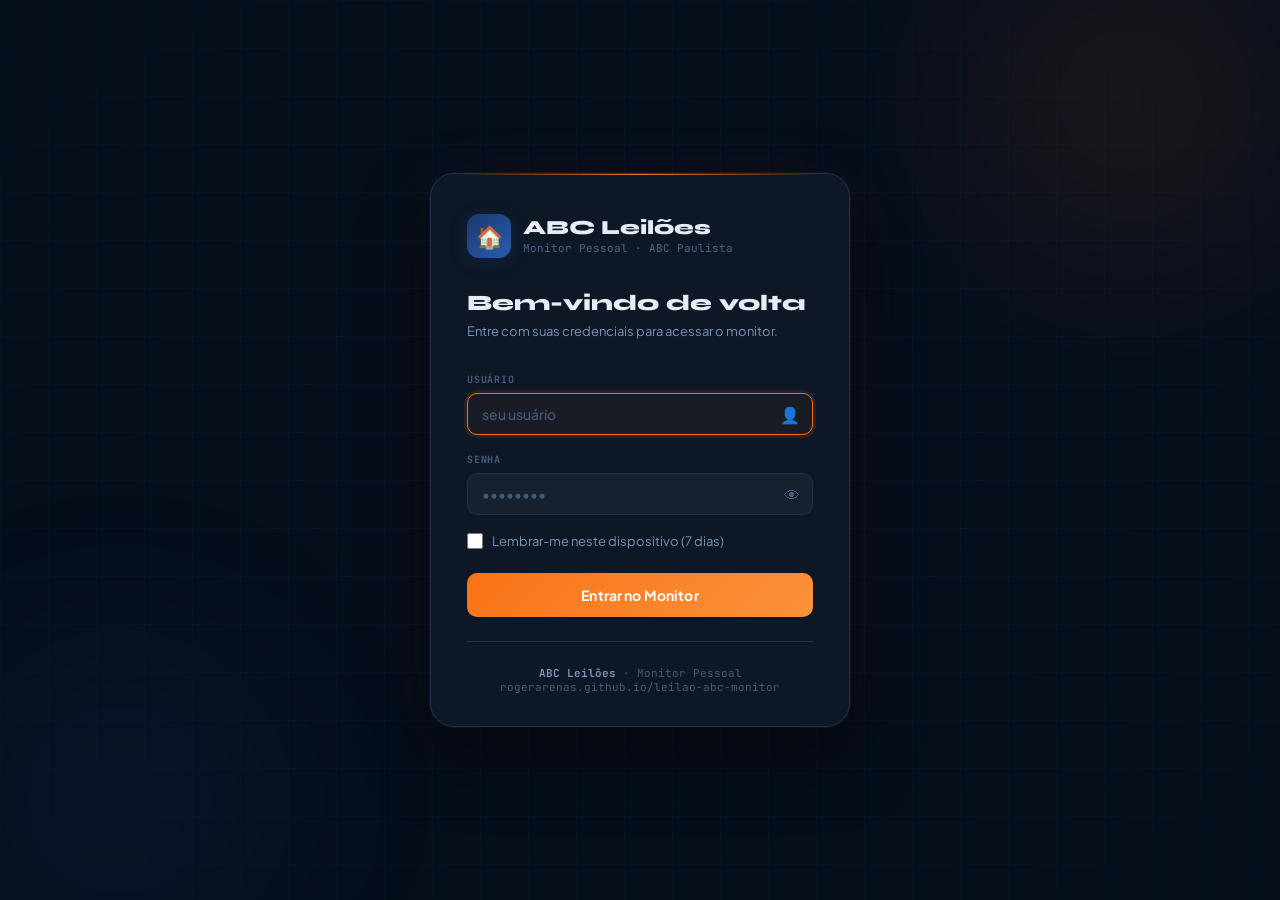
==== commit e4bce148: "Atualizçao 01" ====
--- a/index.html
+++ b/index.html
@@ -3,837 +3,1726 @@
 <head>
 <meta charset="UTF-8">
 <meta name="viewport" content="width=device-width, initial-scale=1.0">
-<meta name="theme-color" content="#0c1322">
+<meta name="theme-color" content="#1a2744">
+<meta name="description" content="Monitor pessoal de apartamentos em leilão no ABC Paulista">
 <link rel="manifest" href="manifest.json">
 <title>ABC Leilões — Monitor Pessoal</title>
-<link href="https://fonts.googleapis.com/css2?family=Syne:wght@400;600;700;800&family=DM+Mono:wght@400;500&family=Lato:wght@300;400;700&display=swap" rel="stylesheet">
+<script>
+// ── GUARD DE SESSÃO ── Executa antes de renderizar qualquer coisa
+(function(){
+  var KEY='abc_leilao_auth';
+  if(sessionStorage.getItem(KEY)==='ok')return;
+  try{var o=JSON.parse(localStorage.getItem(KEY)||'{}');if(o.exp>Date.now()){sessionStorage.setItem(KEY,'ok');return;}}catch(_){}
+  window.location.replace('login.html');
+})();
+</script>
+<link href="https://fonts.googleapis.com/css2?family=Plus+Jakarta+Sans:wght@400;500;600;700;800&family=JetBrains+Mono:wght@400;500&display=swap" rel="stylesheet">
 <style>
-:root{--ink:#0c1322;--ink2:#111a2e;--ink3:#172038;--wire:rgba(255,255,255,.07);--wire2:rgba(255,255,255,.13);--paper:#e6ecf8;--dim:#8896b8;--lime:#b8f564;--lime2:#d4ff80;--red:#ff5c5c;--amber:#ffb547;--sky:#5ba4ff;--purple:#a78bfa;--r:10px;--fh:'Syne',sans-serif;--fb:'Lato',sans-serif;--fm:'DM Mono',monospace}
+:root {
+  --bg:#f0f2f7;--surface:#ffffff;--surface2:#f8f9fc;--border:#e2e6ef;--border2:#d0d6e4;
+  --text:#0f172a;--text2:#475569;--text3:#94a3b8;
+  --primary:#1a2744;--primary-light:#253660;
+  --accent:#f97316;--accent2:#fb923c;
+  --green:#16a34a;--green-bg:#dcfce7;--green-border:#bbf7d0;
+  --amber:#d97706;--amber-bg:#fef3c7;--amber-border:#fde68a;
+  --red:#dc2626;--red-bg:#fee2e2;--red-border:#fecaca;
+  --blue:#2563eb;--blue-bg:#dbeafe;--blue-border:#bfdbfe;
+  --r:12px;--r2:8px;--r3:6px;
+  --shadow:0 1px 3px rgba(0,0,0,.08),0 1px 2px rgba(0,0,0,.05);
+  --shadow-md:0 4px 12px rgba(0,0,0,.10),0 2px 4px rgba(0,0,0,.06);
+  --shadow-lg:0 10px 30px rgba(0,0,0,.12),0 4px 8px rgba(0,0,0,.08);
+}
 *,*::before,*::after{box-sizing:border-box;margin:0;padding:0}
-body{background:var(--ink);color:var(--paper);font-family:var(--fb);min-height:100vh;overflow-x:hidden}
-/* HEADER */
-header{position:sticky;top:0;z-index:100;background:rgba(12,19,34,.95);backdrop-filter:blur(12px);border-bottom:1px solid var(--wire);padding:.85rem 2rem;display:flex;align-items:center;justify-content:space-between}
-.logo{font-family:var(--fh);font-size:16px;font-weight:800;color:var(--lime);display:flex;align-items:center;gap:10px}
-.ldot{width:8px;height:8px;border-radius:50%;background:var(--lime);box-shadow:0 0 10px var(--lime);animation:blink 2s infinite}
-@keyframes blink{0%,100%{opacity:1}50%{opacity:.3}}
-.hright{display:flex;align-items:center;gap:8px}
-.pill{font-family:var(--fm);font-size:11px;padding:4px 12px;border-radius:20px;font-weight:500}
-.pl{background:rgba(184,245,100,.12);color:var(--lime);border:1px solid rgba(184,245,100,.25)}
-.pd{background:var(--ink3);color:var(--dim);border:1px solid var(--wire)}
-.bico{background:var(--ink3);border:1px solid var(--wire);border-radius:8px;padding:6px 14px;font-family:var(--fm);font-size:12px;color:var(--dim);cursor:pointer;transition:all .2s}
-.bico:hover{border-color:var(--lime);color:var(--lime)}
-/* TABS */
-.tabs-nav{display:flex;background:var(--ink2);border-bottom:1px solid var(--wire);padding:0 2rem;overflow-x:auto;scrollbar-width:none}
-.tabs-nav::-webkit-scrollbar{display:none}
-.tb{font-family:var(--fh);font-size:12px;font-weight:600;padding:12px 16px;background:none;border:none;border-bottom:2px solid transparent;color:var(--dim);cursor:pointer;white-space:nowrap;transition:all .2s;display:flex;align-items:center;gap:6px}
-.tb.active{color:var(--lime);border-bottom-color:var(--lime)}.tb:hover{color:var(--paper)}
-.tbadge{background:var(--ink3);color:var(--dim);border-radius:10px;padding:1px 7px;font-size:10px;font-family:var(--fm)}
-.tbadge.on{background:rgba(184,245,100,.15);color:var(--lime)}
+html{scroll-behavior:smooth}
+body{background:var(--bg);color:var(--text);font-family:'Plus Jakarta Sans',sans-serif;min-height:100vh;overflow-x:hidden;-webkit-font-smoothing:antialiased}
+
+/* ── TOPBAR ── */
+.topbar{background:var(--primary);color:#fff;padding:.5rem 0;font-family:'JetBrains Mono',monospace;font-size:11px;border-bottom:2px solid var(--accent)}
+.topbar-inner{max-width:1400px;margin:0 auto;padding:0 1.5rem;display:flex;justify-content:space-between;align-items:center;gap:1rem}
+.topbar-left{display:flex;align-items:center;gap:1.25rem;color:rgba(255,255,255,.7)}
+.live-dot{width:6px;height:6px;border-radius:50%;background:#4ade80;display:inline-block;margin-right:5px;animation:pulse 2s ease infinite}
+@keyframes pulse{0%,100%{opacity:1;transform:scale(1)}50%{opacity:.5;transform:scale(.85)}}
+.topbar-right{display:flex;align-items:center;gap:.75rem}
+.tbtn{background:rgba(255,255,255,.1);border:1px solid rgba(255,255,255,.15);border-radius:6px;padding:4px 12px;color:rgba(255,255,255,.85);font-size:11px;cursor:pointer;font-family:'JetBrains Mono',monospace;transition:all .15s}
+.tbtn:hover{background:rgba(255,255,255,.18);color:#fff}
+
+/* ── HEADER ── */
+header{background:var(--surface);border-bottom:1px solid var(--border);padding:1rem 0;position:sticky;top:0;z-index:100;box-shadow:var(--shadow)}
+.header-inner{max-width:1400px;margin:0 auto;padding:0 1.5rem;display:flex;align-items:center;justify-content:space-between;gap:1rem}
+.logo{display:flex;align-items:center;gap:12px}
+.logo-icon{width:40px;height:40px;background:var(--primary);border-radius:10px;display:flex;align-items:center;justify-content:center;font-size:20px;flex-shrink:0}
+.logo-text{font-size:18px;font-weight:800;color:var(--primary);line-height:1.1}
+.logo-sub{font-size:11px;font-weight:500;color:var(--text3);font-family:'JetBrains Mono',monospace;display:block}
+.header-pills{display:flex;align-items:center;gap:.5rem}
+.pill{font-size:11px;font-family:'JetBrains Mono',monospace;padding:4px 10px;border-radius:20px;font-weight:500;white-space:nowrap}
+.pill-live{background:#dcfce7;color:#15803d;border:1px solid #bbf7d0}
+.pill-demo{background:#fef3c7;color:#92400e;border:1px solid #fde68a}
+.pill-info{background:var(--blue-bg);color:var(--blue);border:1px solid var(--blue-border)}
+
+/* ── NAV TABS ── */
+.nav{background:var(--surface);border-bottom:1px solid var(--border)}
+.nav-inner{max-width:1400px;margin:0 auto;padding:0 1.5rem;display:flex;overflow-x:auto;gap:0}
+.ntab{display:flex;align-items:center;gap:7px;padding:13px 18px;font-size:13px;font-weight:600;color:var(--text2);background:none;border:none;border-bottom:2.5px solid transparent;cursor:pointer;white-space:nowrap;transition:all .18s;position:relative}
+.ntab:hover{color:var(--text)}
+.ntab.active{color:var(--primary);border-bottom-color:var(--accent)}
+.nbadge{background:var(--border);color:var(--text3);border-radius:20px;padding:1px 7px;font-size:10px;font-family:'JetBrains Mono',monospace;transition:all .2s}
+.nbadge.on{background:var(--accent);color:#fff}
+
+/* ── SECTIONS ── */
 .sec{display:none}.sec.active{display:block}
-.cnt{max-width:1340px;margin:0 auto;padding:2rem}
-/* STATS */
-.stats{display:grid;grid-template-columns:repeat(auto-fit,minmax(150px,1fr));gap:10px;margin-bottom:1.5rem}
-.stat{background:var(--ink2);border:1px solid var(--wire);border-radius:var(--r);padding:1rem 1.25rem;position:relative;overflow:hidden}
-.stat::after{content:'';position:absolute;top:0;left:0;right:0;height:2px;background:var(--lime);opacity:.5}
-.stat.red::after{background:var(--red)}.stat.sky::after{background:var(--sky)}.stat.amb::after{background:var(--amber)}.stat.pur::after{background:var(--purple)}
-.slb{font-size:10px;color:var(--dim);text-transform:uppercase;letter-spacing:.08em;margin-bottom:6px;font-family:var(--fm)}
-.svl{font-family:var(--fh);font-size:20px;font-weight:700;line-height:1.2}
-.ssb{font-size:11px;color:var(--dim);margin-top:4px;font-family:var(--fm)}
-/* SEARCH */
-.sb{background:var(--ink2);border:1px solid var(--wire);border-radius:var(--r);padding:1rem 1.25rem;margin-bottom:1.25rem;display:flex;gap:10px;flex-wrap:wrap;align-items:flex-end}
-.sf{display:flex;flex-direction:column;gap:4px}
-.sf label{font-size:10px;color:var(--dim);text-transform:uppercase;letter-spacing:.08em;font-family:var(--fm)}
-.sf select,.sf input{background:var(--ink3);border:1px solid var(--wire2);border-radius:8px;color:var(--paper);padding:7px 11px;font-family:var(--fm);font-size:12px;outline:none;min-width:120px}
-.sf select:focus,.sf input:focus{border-color:var(--lime)}
-.sf-txt{flex:1;min-width:180px}.sf-txt-w{position:relative}
-.sf-txt-w::before{content:'🔍';position:absolute;left:10px;top:50%;transform:translateY(-50%);font-size:11px;pointer-events:none}
-.sf-txt-w input{padding-left:30px;width:100%}
-.chips{display:flex;gap:7px;margin-bottom:1.25rem;flex-wrap:wrap}
-.chip{background:var(--ink2);border:1px solid var(--wire);border-radius:20px;padding:5px 13px;font-size:11px;font-family:var(--fm);cursor:pointer;color:var(--dim);transition:all .15s}
-.chip.active{border-color:var(--lime);background:rgba(184,245,100,.1);color:var(--lime)}
-.ibar{background:var(--ink2);border:1px solid var(--wire);border-radius:8px;padding:.65rem 1rem;margin-bottom:1rem;font-size:11px;font-family:var(--fm);color:var(--dim);display:flex;justify-content:space-between;align-items:center;flex-wrap:wrap;gap:8px}
-.rmeta{display:flex;justify-content:space-between;align-items:center;margin-bottom:.9rem}
-.rmeta span{font-size:12px;color:var(--dim);font-family:var(--fm)}
-/* GRID */
-.grid{display:grid;grid-template-columns:repeat(auto-fill,minmax(340px,1fr));gap:14px}
-.card{background:var(--ink2);border:1px solid var(--wire);border-radius:var(--r);overflow:hidden;transition:all .22s;cursor:pointer;display:flex;flex-direction:column;animation:fu .3s ease both}
-@keyframes fu{from{opacity:0;transform:translateY(10px)}to{opacity:1;transform:translateY(0)}}
-.card:hover{border-color:var(--lime);transform:translateY(-3px);box-shadow:0 8px 24px rgba(184,245,100,.07)}
-.card.selected{border-color:var(--sky);box-shadow:0 0 0 2px rgba(91,164,255,.25)}
-.cstripe{height:3px}.sv{background:var(--lime)}.sa{background:var(--amber)}.sr{background:var(--red)}
-/* IPL Badge — conceito do LeilaoNinja */
-.ipl-badge{display:flex;align-items:center;gap:6px;background:var(--ink3);border-radius:8px;padding:5px 10px;font-family:var(--fm);font-size:11px;border:1px solid var(--wire2)}
-.ipl-score{font-family:var(--fh);font-weight:800;font-size:16px}
-.ipl-high{color:var(--lime)}.ipl-med{color:var(--amber)}.ipl-low{color:var(--red)}
-.ipl-bar{flex:1;height:4px;background:var(--wire2);border-radius:2px;overflow:hidden;min-width:40px}
-.ipl-fill{height:100%;border-radius:2px;transition:width .4s}
-/* Valor de mercado — conceito do LeilaoNinja */
-.vmercado-box{background:var(--ink3);border-radius:8px;padding:.8rem;margin-bottom:.8rem;border:1px solid var(--wire2)}
-.vmercado-label{font-size:10px;color:var(--dim);font-family:var(--fm);text-transform:uppercase;margin-bottom:6px}
-.vmercado-row{display:flex;justify-content:space-between;align-items:center;font-size:12px;margin-bottom:4px}
-.vmercado-row:last-child{margin-bottom:0}
-.vmercado-key{color:var(--dim);font-family:var(--fm);font-size:11px}
-.vmercado-val{font-weight:500}
-.vmercado-bar-wrap{margin-top:8px}
-.vmercado-bar-bg{height:6px;background:var(--wire2);border-radius:3px;overflow:hidden;margin-top:4px}
-.vmercado-bar-fill{height:100%;background:linear-gradient(90deg,var(--red),var(--amber),var(--lime));border-radius:3px;transition:width .4s}
-.chead{padding:.9rem 1.1rem;border-bottom:1px solid var(--wire)}
-.ctitle{font-family:var(--fh);font-weight:700;font-size:14px;margin-bottom:4px;line-height:1.35}
-.cloc{font-size:11px;color:var(--dim);font-family:var(--fm);margin-bottom:7px}
-.cchips{display:flex;gap:5px;flex-wrap:wrap;align-items:center}
-.cc{font-size:10px;padding:2px 7px;border-radius:5px;font-family:var(--fm);font-weight:500}
-.ccf{background:rgba(91,164,255,.12);color:var(--sky)}.ccp{background:rgba(255,181,71,.12);color:var(--amber)}
-.cco{background:rgba(184,245,100,.12);color:var(--lime)}.ccd{background:rgba(255,92,92,.12);color:var(--red)}
-.cbody{padding:.9rem 1.1rem;flex:1}
-.dp{border-radius:7px;padding:.55rem .85rem;margin-bottom:.8rem;font-size:11px;font-family:var(--fm);line-height:1.5}
-.dpok{background:rgba(184,245,100,.08);border:1px solid rgba(184,245,100,.2);color:#a3d45e}
-.dpbad{background:rgba(255,92,92,.08);border:1px solid rgba(255,92,92,.2);color:#ff9898}
-.pbox{background:var(--ink3);border-radius:7px;padding:.8rem;border-left:3px solid var(--lime);margin-bottom:.8rem}
-.pr{display:flex;justify-content:space-between;align-items:center;font-size:12px;margin-bottom:5px}
-.pr:last-child{margin-bottom:0}
-.prl{color:var(--dim);font-family:var(--fm);font-size:11px}
-.prv{font-family:var(--fh);font-weight:700;font-size:14px;color:var(--lime)}
-.prav{color:var(--dim);text-decoration:line-through;font-size:11px;font-family:var(--fm)}
-.prd{font-family:var(--fh);font-weight:700;font-size:13px;color:var(--lime)}
-.mgrid{display:grid;grid-template-columns:1fr 1fr;gap:6px}
-.mi{background:var(--ink3);border-radius:6px;padding:7px 9px}
-.mil{font-size:10px;color:var(--dim);font-family:var(--fm);display:block;margin-bottom:2px}
-.miv{font-size:12px;font-weight:500}
-.cfoot{padding:.8rem 1.1rem;border-top:1px solid var(--wire);display:flex;gap:7px;align-items:center}
-.bfav{background:var(--ink3);border:1px solid var(--wire);border-radius:6px;padding:6px 9px;font-size:13px;cursor:pointer;transition:all .15s;line-height:1}
-.bfav:hover,.bfav.favd{background:rgba(255,181,71,.1);border-color:var(--amber)}
-.bcomp{background:var(--ink3);border:1px solid var(--wire);border-radius:6px;padding:6px 9px;font-size:11px;cursor:pointer;transition:all .15s;font-family:var(--fm);color:var(--dim)}
-.bcomp:hover,.bcomp.selc{background:rgba(91,164,255,.1);border-color:var(--sky);color:var(--sky)}
-.bedital{flex:1;text-align:center;background:transparent;border:1px solid var(--lime);color:var(--lime);border-radius:6px;padding:6px;font-size:11px;font-weight:600;font-family:var(--fm);cursor:pointer;text-decoration:none;transition:all .15s}
-.bedital:hover{background:rgba(184,245,100,.08)}
-.banal{flex:1;background:var(--lime);color:var(--ink);border:none;border-radius:6px;padding:6px;font-size:11px;font-weight:700;font-family:var(--fh);cursor:pointer}
-.banal:hover{background:var(--lime2)}
-/* LOADING */
-.loading,.empty{text-align:center;padding:4rem 2rem;color:var(--dim)}
-.spinner{width:34px;height:34px;border:2px solid var(--wire2);border-top-color:var(--lime);border-radius:50%;animation:spin .7s linear infinite;margin:0 auto 1rem}
+.page{max-width:1400px;margin:0 auto;padding:1.75rem 1.5rem}
+
+/* ── HERO SEARCH ── */
+.hero{background:linear-gradient(135deg,var(--primary) 0%,var(--primary-light) 100%);padding:2.5rem 0;margin-bottom:0}
+.hero-inner{max-width:1400px;margin:0 auto;padding:0 1.5rem}
+.hero-title{font-size:26px;font-weight:800;color:#fff;margin-bottom:6px}
+.hero-sub{font-size:13px;color:rgba(255,255,255,.65);font-family:'JetBrains Mono',monospace;margin-bottom:1.75rem}
+.search-box{background:#fff;border-radius:var(--r);padding:1.25rem 1.5rem;display:grid;grid-template-columns:1fr 1fr 1fr 1fr 1fr auto;gap:12px;align-items:end;box-shadow:var(--shadow-lg)}
+.sf{display:flex;flex-direction:column;gap:5px}
+.sf label{font-size:10px;font-weight:700;color:var(--text3);text-transform:uppercase;letter-spacing:.06em;font-family:'JetBrains Mono',monospace}
+.sf select,.sf input{background:var(--surface2);border:1.5px solid var(--border);border-radius:var(--r2);color:var(--text);padding:9px 12px;font-family:'Plus Jakarta Sans',sans-serif;font-size:13px;font-weight:500;outline:none;transition:border-color .15s;width:100%}
+.sf select:focus,.sf input:focus{border-color:var(--primary)}
+.btn-search{background:var(--accent);color:#fff;border:none;border-radius:var(--r2);padding:10px 24px;font-family:'Plus Jakarta Sans',sans-serif;font-size:13px;font-weight:700;cursor:pointer;transition:all .15s;white-space:nowrap}
+.btn-search:hover{background:var(--accent2);transform:translateY(-1px)}
+
+/* ── SOURCE CHIPS ── */
+.chips-bar{background:var(--surface);border-bottom:1px solid var(--border);padding:.75rem 0}
+.chips-inner{max-width:1400px;margin:0 auto;padding:0 1.5rem;display:flex;gap:8px;align-items:center;flex-wrap:wrap}
+.chip{font-size:12px;font-weight:600;padding:5px 14px;border-radius:20px;cursor:pointer;border:1.5px solid var(--border);color:var(--text2);background:var(--surface);transition:all .15s;font-family:'JetBrains Mono',monospace}
+.chip:hover{border-color:var(--primary);color:var(--primary)}
+.chip.active{background:var(--primary);border-color:var(--primary);color:#fff}
+.chip-label{font-size:11px;color:var(--text3);font-weight:500;margin-right:4px}
+
+/* ── STATS BAR ── */
+.stats-bar{background:var(--surface);padding:1rem 0;border-bottom:1px solid var(--border)}
+.stats-inner{max-width:1400px;margin:0 auto;padding:0 1.5rem;display:flex;gap:0;align-items:stretch;flex-wrap:wrap}
+.stat{display:flex;flex-direction:column;padding:.25rem 1.75rem .25rem 0;margin-right:1.75rem;border-right:1px solid var(--border)}
+.stat:last-child{border-right:none}
+.stat-label{font-size:10px;font-weight:700;color:var(--text3);text-transform:uppercase;letter-spacing:.06em;font-family:'JetBrains Mono',monospace;margin-bottom:3px}
+.stat-value{font-size:22px;font-weight:800;color:var(--text);line-height:1}
+.stat-value.green{color:var(--green)}
+.stat-value.amber{color:var(--amber)}
+.stat-value.red{color:var(--red)}
+.stat-sub{font-size:11px;color:var(--text3);font-family:'JetBrains Mono',monospace;margin-top:2px}
+
+/* ── STATUS BAR ── */
+.status-bar{background:var(--surface2);border:1px solid var(--border);border-radius:var(--r2);padding:.65rem 1rem;margin-bottom:1.25rem;display:flex;justify-content:space-between;align-items:center;font-size:12px;color:var(--text2);font-family:'JetBrains Mono',monospace;flex-wrap:wrap;gap:.5rem}
+.status-next{color:var(--blue);font-weight:500}
+
+/* ── RESULTS META ── */
+.results-meta{display:flex;justify-content:space-between;align-items:center;margin-bottom:1rem}
+.results-count{font-size:13px;color:var(--text2);font-weight:500}
+
+/* ── CARD GRID ── */
+.grid{display:grid;grid-template-columns:repeat(auto-fill,minmax(350px,1fr));gap:14px}
+
+/* ── PROPERTY CARD ── */
+.card{background:var(--surface);border:1.5px solid var(--border);border-radius:var(--r);overflow:hidden;transition:all .22s;cursor:pointer;display:flex;flex-direction:column;animation:slideUp .3s ease both}
+@keyframes slideUp{from{opacity:0;transform:translateY(10px)}to{opacity:1;transform:translateY(0)}}
+.card:hover{border-color:var(--primary);box-shadow:var(--shadow-md);transform:translateY(-2px)}
+
+.card-top{padding:1rem 1.125rem .875rem}
+.card-header{display:flex;justify-content:space-between;align-items:flex-start;margin-bottom:.5rem;gap:.5rem}
+.card-title{font-size:14px;font-weight:700;color:var(--text);line-height:1.35;flex:1}
+.card-source{font-size:10px;font-family:'JetBrains Mono',monospace;font-weight:500;background:var(--blue-bg);color:var(--blue);border:1px solid var(--blue-border);border-radius:var(--r3);padding:2px 7px;white-space:nowrap;flex-shrink:0}
+.card-location{font-size:11px;color:var(--text3);font-family:'JetBrains Mono',monospace;margin-bottom:.75rem;display:flex;align-items:center;gap:4px}
+
+/* score stripe */
+.card-score{display:flex;align-items:center;gap:8px;margin-bottom:.875rem}
+.score-bar-wrap{flex:1;height:5px;background:var(--border);border-radius:3px;overflow:hidden}
+.score-bar{height:100%;border-radius:3px;transition:width .5s ease}
+.score-bar.good{background:var(--green)}
+.score-bar.med{background:var(--amber)}
+.score-bar.bad{background:var(--red)}
+.score-label{font-size:10px;font-family:'JetBrains Mono',monospace;font-weight:700;border-radius:var(--r3);padding:2px 7px}
+.score-label.good{background:var(--green-bg);color:var(--green)}
+.score-label.med{background:var(--amber-bg);color:var(--amber)}
+.score-label.bad{background:var(--red-bg);color:var(--red)}
+
+/* tags */
+.card-tags{display:flex;gap:5px;flex-wrap:wrap;margin-bottom:.875rem}
+.tag{font-size:10px;font-weight:600;padding:2px 8px;border-radius:var(--r3);font-family:'JetBrains Mono',monospace;border:1px solid}
+.tag-new{background:#eff6ff;color:#1e40af;border-color:#bfdbfe}
+.tag-rec{background:var(--surface2);color:var(--text3);border-color:var(--border)}
+.tag-free{background:var(--green-bg);color:var(--green);border-color:var(--green-border)}
+.tag-occ{background:var(--red-bg);color:var(--red);border-color:var(--red-border)}
+.tag-unk{background:var(--amber-bg);color:var(--amber);border-color:var(--amber-border)}
+.tag-praca{background:var(--surface2);color:var(--text2);border-color:var(--border)}
+
+/* debt alert */
+.debt-alert{background:var(--red-bg);border:1px solid var(--red-border);border-radius:var(--r2);padding:.5rem .75rem;font-size:11px;color:var(--red);font-family:'JetBrains Mono',monospace;margin-bottom:.875rem}
+.no-debt{background:var(--green-bg);border:1px solid var(--green-border);border-radius:var(--r2);padding:.5rem .75rem;font-size:11px;color:var(--green);font-family:'JetBrains Mono',monospace;margin-bottom:.875rem}
+
+/* price block */
+.price-block{background:var(--surface2);border:1.5px solid var(--border);border-radius:var(--r2);padding:.875rem 1rem;margin-bottom:.75rem}
+.price-row{display:flex;justify-content:space-between;align-items:center;margin-bottom:.35rem}
+.price-row:last-child{margin-bottom:0;padding-top:.5rem;border-top:1px solid var(--border);margin-top:.35rem}
+.price-key{font-size:11px;color:var(--text3);font-family:'JetBrains Mono',monospace}
+.price-old{font-size:12px;color:var(--text3);text-decoration:line-through;font-family:'JetBrains Mono',monospace}
+.price-main{font-size:20px;font-weight:800;color:var(--primary)}
+.price-discount{font-size:13px;font-weight:700;color:var(--green);background:var(--green-bg);border-radius:var(--r3);padding:2px 8px;font-family:'JetBrains Mono',monospace}
+
+/* meta grid */
+.meta-grid{display:grid;grid-template-columns:1fr 1fr;gap:6px;margin-bottom:.75rem}
+.meta-item{background:var(--surface2);border:1px solid var(--border);border-radius:var(--r2);padding:7px 10px}
+.meta-key{font-size:9px;text-transform:uppercase;letter-spacing:.06em;color:var(--text3);font-family:'JetBrains Mono',monospace;display:block;margin-bottom:2px;font-weight:700}
+.meta-val{font-size:13px;font-weight:600;color:var(--text)}
+
+/* card actions */
+.card-actions{padding:.875rem 1.125rem;border-top:1px solid var(--border);display:flex;gap:8px;background:var(--surface2)}
+.btn-fav{background:var(--surface);border:1.5px solid var(--border);border-radius:var(--r2);padding:8px 10px;font-size:15px;cursor:pointer;transition:all .15s;line-height:1;flex-shrink:0}
+.btn-fav:hover,.btn-fav.active{background:var(--amber-bg);border-color:var(--amber)}
+.btn-edital{flex:1;text-align:center;background:transparent;border:1.5px solid var(--primary);color:var(--primary);border-radius:var(--r2);padding:8px;font-size:11px;font-weight:700;font-family:'JetBrains Mono',monospace;cursor:pointer;text-decoration:none;transition:all .15s;display:block}
+.btn-edital:hover{background:var(--primary);color:#fff}
+.btn-detail{flex:1;background:var(--primary);color:#fff;border:none;border-radius:var(--r2);padding:8px;font-size:12px;font-weight:700;cursor:pointer;transition:all .15s}
+.btn-detail:hover{background:var(--primary-light)}
+
+/* ── EMPTY / LOADING ── */
+.empty{text-align:center;padding:5rem 2rem;color:var(--text3)}
+.empty-icon{font-size:52px;margin-bottom:1rem}
+.empty-title{font-size:16px;font-weight:700;color:var(--text2);margin-bottom:.5rem}
+.spinner{width:32px;height:32px;border:2.5px solid var(--border);border-top-color:var(--primary);border-radius:50%;animation:spin .65s linear infinite;margin:0 auto 1rem}
 @keyframes spin{to{transform:rotate(360deg)}}
+
+/* ── LINKS CONSULTA ── */
+.links-grid-small{display:flex;flex-direction:column;gap:8px;margin-top:1rem;max-width:500px;margin-left:auto;margin-right:auto}
+.link-item{display:flex;align-items:center;justify-content:space-between;background:var(--surface);border:1px solid var(--border);border-radius:var(--r2);padding:10px 14px;font-size:12px;text-decoration:none;color:var(--text);transition:all .15s;font-weight:500}
+.link-item:hover{border-color:var(--primary);color:var(--primary)}
+.link-item .li-src{font-size:10px;font-family:'JetBrains Mono',monospace;color:var(--text3)}
+.link-arrow{color:var(--text3);font-size:14px}
+
+/* ── CALCULADORA ── */
+.calc-grid{display:grid;grid-template-columns:1fr 1fr;gap:20px}
+.calc-panel{background:var(--surface);border:1.5px solid var(--border);border-radius:var(--r);padding:1.75rem;box-shadow:var(--shadow)}
+.calc-title{font-size:15px;font-weight:800;color:var(--primary);margin-bottom:.5rem}
+.calc-desc{font-size:12px;color:var(--text2);margin-bottom:1.5rem;font-family:'JetBrains Mono',monospace;line-height:1.6}
+.calc-field{margin-bottom:1rem}
+.calc-field label{font-size:10px;font-weight:700;color:var(--text3);text-transform:uppercase;letter-spacing:.06em;font-family:'JetBrains Mono',monospace;display:block;margin-bottom:5px}
+.calc-field input,.calc-field select{width:100%;background:var(--surface2);border:1.5px solid var(--border);border-radius:var(--r2);color:var(--text);padding:10px 13px;font-family:'Plus Jakarta Sans',sans-serif;font-size:13px;font-weight:500;outline:none;transition:border-color .15s}
+.calc-field input:focus,.calc-field select:focus{border-color:var(--primary)}
+.calc-rows{border:1px solid var(--border);border-radius:var(--r2);overflow:hidden;margin-top:1.25rem}
+.calc-row{display:flex;justify-content:space-between;padding:10px 14px;font-size:12px;border-bottom:1px solid var(--border);align-items:center}
+.calc-row:last-child{border-bottom:none}
+.calc-row .cr-k{color:var(--text2);font-family:'JetBrains Mono',monospace}
+.calc-row .cr-v{font-weight:600;color:var(--text);font-family:'JetBrains Mono',monospace}
+.calc-result{background:var(--primary);color:#fff;border-radius:var(--r2);padding:1.25rem;margin-top:1rem;text-align:center;display:none}
+.calc-result-label{font-size:10px;font-family:'JetBrains Mono',monospace;font-weight:700;text-transform:uppercase;letter-spacing:.08em;opacity:.7;margin-bottom:5px}
+.calc-result-value{font-size:26px;font-weight:800}
+.calc-result-sub{font-size:11px;opacity:.6;font-family:'JetBrains Mono',monospace;margin-top:4px}
+.calc-result-blue{background:linear-gradient(135deg,#1d4ed8,#2563eb)}
+
+/* ── CADERNO ── */
+.caderno-header{display:flex;justify-content:space-between;align-items:center;margin-bottom:1.5rem}
+.caderno-title{font-size:20px;font-weight:800}
+.btn-ghost{background:none;border:1.5px solid var(--border);border-radius:var(--r2);padding:7px 14px;color:var(--text2);font-size:12px;font-weight:600;cursor:pointer;transition:all .15s}
+.btn-ghost:hover{border-color:var(--text);color:var(--text)}
+.fav-grid{display:grid;grid-template-columns:repeat(auto-fill,minmax(340px,1fr));gap:14px}
+.fav-card{background:var(--surface);border:1.5px solid var(--border);border-radius:var(--r);padding:1.25rem;box-shadow:var(--shadow)}
+.fav-head{display:flex;justify-content:space-between;align-items:flex-start;margin-bottom:.75rem}
+.fav-title{font-size:13px;font-weight:700;color:var(--text);flex:1;margin-right:.5rem}
+.fav-del{background:none;border:none;color:var(--text3);cursor:pointer;font-size:16px;line-height:1;padding:2px}
+.fav-del:hover{color:var(--red)}
+.fav-meta{font-size:11px;color:var(--text3);font-family:'JetBrains Mono',monospace;margin-bottom:.875rem;line-height:1.7}
+.fav-nota textarea{width:100%;background:var(--surface2);border:1.5px solid var(--border);border-radius:var(--r2);color:var(--text);padding:9px 11px;font-family:'Plus Jakarta Sans',sans-serif;font-size:12px;resize:vertical;min-height:60px;outline:none;transition:border-color .15s}
+.fav-nota textarea:focus{border-color:var(--primary)}
+.fav-check{margin-top:.875rem}
+.fav-ci{display:flex;align-items:center;gap:9px;padding:6px 0;border-bottom:1px solid var(--border);font-size:12px;cursor:pointer;color:var(--text2)}
+.fav-ci:last-child{border-bottom:none}
+.fav-ci input[type=checkbox]{width:14px;height:14px;accent-color:var(--primary);cursor:pointer;flex-shrink:0}
+.fav-ci.done{color:var(--text3);text-decoration:line-through}
+.fav-link{display:block;margin-top:.875rem;text-align:center;background:var(--surface2);border:1.5px solid var(--border);border-radius:var(--r2);padding:8px;font-size:11px;font-family:'JetBrains Mono',monospace;color:var(--primary);text-decoration:none;font-weight:600;transition:all .15s}
+.fav-link:hover{background:var(--primary);color:#fff;border-color:var(--primary)}
+.caderno-empty{text-align:center;padding:4rem 2rem}
+.caderno-empty .ei{font-size:48px;margin-bottom:1rem}
+.caderno-empty p{font-size:14px;color:var(--text2)}
+.caderno-empty small{font-size:12px;color:var(--text3);font-family:'JetBrains Mono',monospace;margin-top:.5rem;display:block}
+
+/* ── GUIA ── */
+.guide-grid{display:grid;grid-template-columns:1.3fr .7fr;gap:20px;margin-bottom:1.5rem}
+.guide-panel{background:var(--surface);border:1.5px solid var(--border);border-radius:var(--r);padding:1.75rem;box-shadow:var(--shadow)}
+.guide-hero-title{font-size:22px;font-weight:800;color:var(--primary);margin-bottom:8px}
+.guide-sub{font-size:13px;color:var(--text2);line-height:1.7;margin-bottom:1.5rem}
+.flow-steps{display:grid;grid-template-columns:1fr 1fr;gap:10px}
+.flow-step{background:var(--surface2);border:1px solid var(--border);border-radius:var(--r2);padding:1rem}
+.flow-step-num{width:24px;height:24px;background:var(--primary);color:#fff;border-radius:6px;font-size:12px;font-weight:800;display:flex;align-items:center;justify-content:center;margin-bottom:.5rem;font-family:'JetBrains Mono',monospace}
+.flow-step strong{font-size:13px;font-weight:700;display:block;margin-bottom:4px}
+.flow-step span{font-size:11px;color:var(--text2);font-family:'JetBrains Mono',monospace;line-height:1.5}
+.section-title{font-size:18px;font-weight:800;color:var(--text);margin-bottom:.5rem}
+.section-sub{font-size:12px;color:var(--text3);font-family:'JetBrains Mono',monospace;margin-bottom:1.25rem}
+.mode-grid{display:grid;grid-template-columns:repeat(auto-fill,minmax(250px,1fr));gap:12px;margin-bottom:1.5rem}
+.mode-card{background:var(--surface);border:1.5px solid var(--border);border-radius:var(--r);padding:1.25rem;border-top:3px solid var(--blue);box-shadow:var(--shadow)}
+.mode-card.good{border-top-color:var(--green)}.mode-card.warn{border-top-color:var(--amber)}.mode-card.risk{border-top-color:var(--red)}
+.mode-name{font-size:14px;font-weight:800;margin-bottom:7px;color:var(--text)}
+.mode-desc{font-size:12px;color:var(--text2);font-family:'JetBrains Mono',monospace;line-height:1.6;margin-bottom:.875rem}
+.mode-tags{display:flex;gap:5px;flex-wrap:wrap}
+.mode-tag{font-size:10px;background:var(--surface2);border:1px solid var(--border);border-radius:var(--r3);padding:2px 8px;color:var(--text2);font-family:'JetBrains Mono',monospace}
+.risk-grid{display:grid;grid-template-columns:repeat(auto-fit,minmax(220px,1fr));gap:10px;margin-bottom:1.5rem}
+.risk-item{background:var(--amber-bg);border:1px solid var(--amber-border);border-radius:var(--r2);padding:1rem;font-size:12px;font-family:'JetBrains Mono',monospace;line-height:1.6;color:#78350f}
+.dict-grid{columns:2 300px;column-gap:16px;margin-bottom:1.5rem}
+.dict-item{break-inside:avoid;background:var(--surface);border:1.5px solid var(--border);border-radius:var(--r2);padding:1rem;margin-bottom:12px;box-shadow:var(--shadow)}
+.dict-item strong{font-size:13px;font-weight:700;color:var(--primary)}
+.dict-item p{font-size:12px;color:var(--text2);font-family:'JetBrains Mono',monospace;line-height:1.6;margin-top:5px}
+
+/* ── INTELIGÊNCIA ── */
+.intel-stats{display:grid;grid-template-columns:repeat(4,1fr);gap:14px;margin-bottom:1.75rem}
+.intel-stat{background:var(--surface);border:1.5px solid var(--border);border-radius:var(--r);padding:1.25rem;box-shadow:var(--shadow)}
+.intel-stat-label{font-size:10px;font-weight:700;text-transform:uppercase;letter-spacing:.06em;color:var(--text3);font-family:'JetBrains Mono',monospace;margin-bottom:5px}
+.intel-stat-value{font-size:24px;font-weight:800;color:var(--primary);line-height:1}
+
+/* ── LINKS ── */
+.links-grid{display:grid;grid-template-columns:repeat(auto-fill,minmax(290px,1fr));gap:14px}
+.link-card{background:var(--surface);border:1.5px solid var(--border);border-radius:var(--r);padding:1.5rem;transition:all .2s;box-shadow:var(--shadow)}
+.link-card:hover{border-color:var(--primary);box-shadow:var(--shadow-md)}
+.link-card-title{font-size:14px;font-weight:800;color:var(--text);margin-bottom:6px}
+.link-card-desc{font-size:11px;color:var(--text2);font-family:'JetBrains Mono',monospace;margin-bottom:1.25rem;line-height:1.7}
+.link-card-btns{display:flex;flex-direction:column;gap:7px}
+.lbtn{display:block;text-align:center;border-radius:var(--r2);padding:8px 14px;font-size:11px;font-family:'JetBrains Mono',monospace;font-weight:600;text-decoration:none;transition:all .15s;border:1.5px solid var(--border);color:var(--text2);background:var(--surface2)}
+.lbtn:hover{border-color:var(--primary);color:var(--primary)}
+.lbtn.pri{background:var(--primary);color:#fff;border-color:var(--primary)}
+.lbtn.pri:hover{background:var(--primary-light)}
+
+/* ── MODAL ── */
+.overlay{position:fixed;inset:0;background:rgba(15,23,42,.6);backdrop-filter:blur(6px);z-index:200;display:none;align-items:center;justify-content:center;padding:1rem}
+.overlay.open{display:flex}
+.modal{background:var(--surface);border:1.5px solid var(--border);border-radius:16px;max-width:680px;width:100%;max-height:90vh;overflow-y:auto;box-shadow:var(--shadow-lg)}
+.modal-top{padding:1.5rem 1.75rem;background:var(--primary);color:#fff;border-radius:14px 14px 0 0;display:flex;justify-content:space-between;align-items:flex-start;gap:1rem}
+.modal-title{font-size:16px;font-weight:800;line-height:1.3}
+.modal-sub{font-size:11px;opacity:.65;font-family:'JetBrains Mono',monospace;margin-top:4px}
+.modal-close{background:rgba(255,255,255,.15);border:none;border-radius:8px;color:#fff;font-size:20px;cursor:pointer;width:32px;height:32px;display:flex;align-items:center;justify-content:center;flex-shrink:0;transition:background .15s}
+.modal-close:hover{background:rgba(255,255,255,.25)}
+.modal-body{padding:1.5rem 1.75rem}
+.modal-section{margin-bottom:1.5rem}
+.modal-section-title{font-size:10px;font-weight:800;text-transform:uppercase;letter-spacing:.1em;color:var(--accent);font-family:'JetBrains Mono',monospace;margin-bottom:.875rem}
+.modal-row{display:flex;justify-content:space-between;padding:9px 0;border-bottom:1px solid var(--border);font-size:13px;align-items:center}
+.modal-row:last-child{border-bottom:none}
+.modal-row-key{color:var(--text2);font-family:'JetBrains Mono',monospace;font-size:12px}
+.modal-row-val{font-weight:600;color:var(--text)}
+.modal-row-val.green{color:var(--green)}.modal-row-val.red{color:var(--red)}
+.cost-table{background:var(--surface2);border:1px solid var(--border);border-radius:var(--r2);overflow:hidden}
+.cost-row{display:flex;justify-content:space-between;padding:10px 14px;border-bottom:1px solid var(--border);font-size:12px;font-family:'JetBrains Mono',monospace}
+.cost-row:last-child{border-bottom:none;background:var(--primary);color:#fff;font-weight:700;font-size:13px}
+.cost-row .ck{color:var(--text2)}.cost-row .cv{font-weight:600;color:var(--text)}
+.cost-row:last-child .ck,.cost-row:last-child .cv{color:#fff}
+.checklist-box{background:var(--amber-bg);border:1px solid var(--amber-border);border-radius:var(--r2);padding:1.125rem;font-size:12px;font-family:'JetBrains Mono',monospace;line-height:1.9;color:#78350f}
+.modal-actions{display:flex;gap:10px;margin-top:1.5rem}
+.modal-btn{flex:1;text-align:center;padding:12px;border-radius:var(--r2);font-weight:700;font-size:13px;cursor:pointer;text-decoration:none;transition:all .15s}
+.modal-btn-primary{background:var(--primary);color:#fff;border:none}
+.modal-btn-primary:hover{background:var(--primary-light)}
+.modal-btn-secondary{background:transparent;border:1.5px solid var(--primary);color:var(--primary)}
+.modal-btn-secondary:hover{background:var(--primary);color:#fff}
+
+/* ── FOOTER ── */
+footer{text-align:center;padding:2rem;font-size:11px;color:var(--text3);font-family:'JetBrains Mono',monospace;border-top:1px solid var(--border);margin-top:2rem}
+footer a{color:var(--primary);text-decoration:none}
+
+/* ── RESPONSIVE ── */
+@media(max-width:1000px){
+  .search-box{grid-template-columns:1fr 1fr 1fr;}.calc-grid{grid-template-columns:1fr}
+  .guide-grid{grid-template-columns:1fr}.intel-stats{grid-template-columns:1fr 1fr}
+}
+@media(max-width:680px){
+  .search-box{grid-template-columns:1fr 1fr}.stats-bar{display:none}
+  .grid{grid-template-columns:1fr}.topbar-left span{display:none}
+  .topbar-inner{gap:.5rem}.page{padding:1rem}.hero-inner{padding:0 1rem}
+  .header-inner{padding:0 1rem}.nav-inner{padding:0 1rem}
+  .modal-body{padding:1.25rem}.modal-top{padding:1.25rem}
+  .chips-inner{padding:0 1rem}.intel-stats{grid-template-columns:1fr 1fr}
+  .flow-steps{grid-template-columns:1fr}.guide-grid{grid-template-columns:1fr}
+}
+
+/* SKELETON */
+.skeleton{background:linear-gradient(90deg,var(--border) 25%,var(--surface2) 50%,var(--border) 75%);background-size:200% 100%;animation:shimmer 1.4s infinite;border-radius:var(--r2)}
+@keyframes shimmer{0%{background-position:200% 0}100%{background-position:-200% 0}}
+.skel-card{background:var(--surface);border:1.5px solid var(--border);border-radius:var(--r);padding:1.125rem;height:320px}
+.skel-line{height:13px;margin-bottom:10px}
+.skel-short{width:38%}.skel-med{width:62%}
+.skel-tall{height:56px}
+
 /* COMPARE BAR */
-.compare-bar{position:fixed;bottom:0;left:0;right:0;background:var(--ink2);border-top:1px solid var(--wire2);padding:.9rem 2rem;display:none;align-items:center;justify-content:space-between;z-index:90;gap:12px;flex-wrap:wrap}
-.compare-bar.visible{display:flex}
-.compare-items{display:flex;gap:8px;flex-wrap:wrap;flex:1}
-.compare-item{background:var(--ink3);border:1px solid var(--sky);border-radius:8px;padding:5px 12px;font-size:11px;font-family:var(--fm);color:var(--sky);display:flex;align-items:center;gap:8px}
-.compare-item button{background:none;border:none;color:var(--dim);cursor:pointer;font-size:13px;line-height:1}
-.btn-comparar{background:var(--sky);color:var(--ink);border:none;border-radius:8px;padding:8px 20px;font-family:var(--fh);font-size:13px;font-weight:700;cursor:pointer;white-space:nowrap}
-.btn-comparar:disabled{opacity:.4;cursor:not-allowed}
-.btn-lc{background:transparent;border:1px solid var(--wire2);border-radius:8px;padding:8px 14px;font-family:var(--fm);font-size:11px;color:var(--dim);cursor:pointer}
-/* CALC */
-.cwrap{display:grid;grid-template-columns:1fr 1fr;gap:16px}
-.cpanel{background:var(--ink2);border:1px solid var(--wire);border-radius:var(--r);padding:1.4rem}
-.ctit{font-family:var(--fh);font-size:14px;font-weight:700;margin-bottom:1rem;color:var(--lime)}
-.cfield{margin-bottom:.85rem}
-.cfield label{font-size:10px;color:var(--dim);font-family:var(--fm);text-transform:uppercase;display:block;margin-bottom:4px}
-.cfield input,.cfield select{width:100%;background:var(--ink3);border:1px solid var(--wire2);border-radius:8px;color:var(--paper);padding:8px 12px;font-family:var(--fm);font-size:12px;outline:none}
-.cfield input:focus{border-color:var(--lime)}
-.crow{display:flex;justify-content:space-between;padding:7px 0;border-bottom:1px solid var(--wire);font-size:12px;font-family:var(--fm)}
-.crow:last-child{border-bottom:none}
-.crow .cl{color:var(--dim)}.crow .cv{font-weight:500}
-.resbox{border-radius:8px;padding:.85rem;margin-top:.85rem;text-align:center;display:none}
-.resbox.lime{background:rgba(184,245,100,.1);border:1px solid rgba(184,245,100,.25)}
-.resbox.sky{background:rgba(91,164,255,.1);border:1px solid rgba(91,164,255,.25)}
-.resbox.purple{background:rgba(167,139,250,.1);border:1px solid rgba(167,139,250,.25)}
-.rblb{font-size:10px;font-family:var(--fm);text-transform:uppercase;margin-bottom:4px}
-.rbvl{font-family:var(--fh);font-size:22px;font-weight:700}
-/* CADERNO */
-.cemp{text-align:center;padding:3rem 2rem;color:var(--dim)}
-.fgrid{display:grid;grid-template-columns:repeat(auto-fill,minmax(310px,1fr));gap:12px}
-.fcard{background:var(--ink2);border:1px solid var(--wire);border-radius:var(--r);padding:1.1rem}
-.fhead{display:flex;justify-content:space-between;align-items:flex-start;margin-bottom:.6rem}
-.ftit{font-family:var(--fh);font-weight:700;font-size:13px}
-.bdel{background:none;border:none;color:var(--dim);cursor:pointer;font-size:14px}
-.bdel:hover{color:var(--red)}
-.fmeta{font-size:11px;color:var(--dim);font-family:var(--fm);margin-bottom:.6rem;line-height:1.6}
-.fcheck-bar{height:3px;background:var(--wire2);border-radius:3px;margin:.55rem 0;overflow:hidden}
-.fcheck-fill{height:100%;background:var(--lime);border-radius:3px;transition:width .3s}
-.fnota textarea{width:100%;background:var(--ink3);border:1px solid var(--wire2);border-radius:6px;color:var(--paper);padding:7px 9px;font-family:var(--fm);font-size:11px;resize:vertical;min-height:50px;outline:none}
-.fnota textarea:focus{border-color:var(--lime)}
-.fci{display:flex;align-items:center;gap:7px;padding:4px 0;border-bottom:1px solid var(--wire);font-size:11px;font-family:var(--fm);cursor:pointer}
-.fci:last-child{border-bottom:none}
-.fci input[type=checkbox]{width:13px;height:13px;accent-color:var(--lime);cursor:pointer}
-.fci.done{color:var(--dim);text-decoration:line-through}
-.sbdg{display:inline-block;border-radius:5px;padding:2px 8px;font-size:10px;font-weight:700;font-family:var(--fm)}
-.sbv{background:rgba(184,245,100,.15);color:var(--lime)}.sba{background:rgba(255,181,71,.15);color:var(--amber)}.sbr{background:rgba(255,92,92,.15);color:var(--red)}
-/* ALERTAS */
-.apanel{background:var(--ink2);border:1px solid var(--wire);border-radius:var(--r);padding:1.4rem;margin-bottom:1.1rem}
-.atit{font-family:var(--fh);font-size:14px;font-weight:700;color:var(--lime);margin-bottom:.25rem}
-.asub{font-size:11px;color:var(--dim);font-family:var(--fm);margin-bottom:1.1rem}
-.agrid{display:grid;grid-template-columns:1fr 1fr;gap:10px}
-.afield{margin-bottom:.85rem}
-.afield label{font-size:10px;color:var(--dim);font-family:var(--fm);text-transform:uppercase;display:block;margin-bottom:4px}
-.afield input,.afield select{width:100%;background:var(--ink3);border:1px solid var(--wire2);border-radius:8px;color:var(--paper);padding:8px 12px;font-family:var(--fm);font-size:12px;outline:none}
-.afield input:focus{border-color:var(--lime)}
-.alink{display:flex;align-items:center;justify-content:space-between;background:var(--ink3);border:1px solid var(--wire2);border-radius:8px;padding:.75rem 1rem;text-decoration:none;color:var(--paper);transition:all .15s;gap:10px;margin-bottom:7px}
-.alink:hover{border-color:var(--lime)}
-.al-nome{font-size:13px;font-weight:500}.al-desc{font-size:10px;color:var(--dim);font-family:var(--fm);margin-top:2px}
-.al-btn{background:var(--lime);color:var(--ink);border:none;border-radius:6px;padding:5px 12px;font-size:11px;font-weight:700;font-family:var(--fh);cursor:pointer;white-space:nowrap}
-.bsalvar{background:var(--lime);color:var(--ink);border:none;border-radius:8px;padding:8px 22px;font-family:var(--fh);font-size:13px;font-weight:700;cursor:pointer;margin-top:.9rem}
-.bsalvar:hover{background:var(--lime2)}
-/* LINKS */
-.lgrid{display:grid;grid-template-columns:repeat(auto-fill,minmax(260px,1fr));gap:11px}
-.lcard{background:var(--ink2);border:1px solid var(--wire);border-radius:var(--r);padding:1rem 1.25rem;transition:all .2s}
-.lcard:hover{border-color:var(--lime)}
-.lctt{font-family:var(--fh);font-weight:700;font-size:13px;margin-bottom:5px}
-.lcds{font-size:11px;color:var(--dim);font-family:var(--fm);margin-bottom:10px;line-height:1.6}
-.lcbt{display:flex;flex-direction:column;gap:5px}
-.lbtn{display:block;text-align:center;background:var(--ink3);border:1px solid var(--wire2);border-radius:6px;padding:6px 10px;font-size:11px;font-family:var(--fm);font-weight:500;color:var(--paper);text-decoration:none;transition:all .15s}
-.lbtn:hover{border-color:var(--lime);color:var(--lime)}
-.lbtn.pri{background:var(--lime);color:var(--ink);border-color:var(--lime);font-weight:700}
-.lbtn.pri:hover{background:var(--lime2)}
-/* MODAL */
-.overlay{position:fixed;inset:0;background:rgba(0,0,0,.8);backdrop-filter:blur(8px);z-index:200;display:none;align-items:center;justify-content:center;padding:1rem}
-.overlay.open{display:flex}
-.modal{background:var(--ink2);border:1px solid var(--wire2);border-radius:14px;max-width:700px;width:100%;max-height:88vh;overflow-y:auto}
-.modal.wide{max-width:920px}
-.mtop{padding:1.4rem 1.75rem;background:linear-gradient(135deg,var(--ink3),var(--ink2));border-bottom:1px solid var(--wire);display:flex;justify-content:space-between;align-items:flex-start;gap:1rem}
-.mtit{font-family:var(--fh);font-size:15px;font-weight:700;line-height:1.3}
-.msub{font-size:11px;color:var(--dim);font-family:var(--fm);margin-top:4px}
-.mx{background:none;border:none;color:var(--dim);font-size:24px;cursor:pointer;line-height:1}
-.mx:hover{color:var(--paper)}
-.mbody{padding:1.4rem 1.75rem}
-.ms{margin-bottom:1.4rem}
-.mst{font-size:10px;font-weight:700;text-transform:uppercase;letter-spacing:.1em;color:var(--lime);font-family:var(--fm);margin-bottom:.75rem}
-.mr{display:flex;justify-content:space-between;padding:7px 0;border-bottom:1px solid var(--wire);font-size:12px;font-family:var(--fm)}
-.mr:last-child{border-bottom:none}
-.mrl{color:var(--dim)}.mrv{font-weight:500}.mrg{color:var(--lime);font-weight:700}.mrr{color:var(--red);font-weight:700}
-.cbox{background:var(--ink3);border-radius:8px;padding:.85rem}
-.cr2{display:flex;justify-content:space-between;font-size:12px;font-family:var(--fm);padding:6px 0;border-bottom:1px solid var(--wire)}
-.cr2:last-child{border-bottom:none}
-.crt{font-weight:700;font-size:13px;color:var(--lime);border-top:1px solid var(--wire2);padding-top:9px;margin-top:5px}
-.wbox{background:rgba(255,181,71,.08);border:1px solid rgba(255,181,71,.25);border-radius:8px;padding:.85rem;font-size:11px;font-family:var(--fm);color:#fcd34d;line-height:1.9;margin-top:.85rem}
-.macts{display:flex;gap:8px;margin-top:1.1rem;flex-wrap:wrap}
-.mab{flex:1;text-align:center;padding:9px;border-radius:8px;font-family:var(--fh);font-weight:700;font-size:12px;cursor:pointer;text-decoration:none;transition:all .15s;min-width:90px}
-.map{background:var(--lime);color:var(--ink);border:none}.map:hover{background:var(--lime2)}
-.mas{background:transparent;border:1px solid var(--lime);color:var(--lime)}.mas:hover{background:rgba(184,245,100,.08)}
-.map2{background:transparent;border:1px solid var(--sky);color:var(--sky)}.map2:hover{background:rgba(91,164,255,.08)}
-/* IPL DETAIL — modal */
-.ipl-detail{background:var(--ink3);border-radius:8px;padding:1rem;margin-bottom:1rem}
-.ipl-title{font-family:var(--fh);font-size:24px;font-weight:800;margin-bottom:4px}
-.ipl-sub{font-size:11px;color:var(--dim);font-family:var(--fm);margin-bottom:12px}
-.ipl-comp{display:flex;flex-direction:column;gap:8px}
-.ipl-comp-row{display:flex;align-items:center;gap:10px;font-size:12px;font-family:var(--fm)}
-.ipl-comp-lbl{color:var(--dim);min-width:100px}
-.ipl-comp-bar{flex:1;height:5px;background:var(--wire2);border-radius:3px;overflow:hidden}
-.ipl-comp-fill{height:100%;border-radius:3px}
-.ipl-comp-val{min-width:50px;text-align:right;font-weight:500}
-/* VM PORTAIS */
-.vm-portais{display:flex;flex-direction:column;gap:6px;margin-top:.75rem}
-.vm-portal{display:flex;justify-content:space-between;align-items:center;font-size:11px;font-family:var(--fm);padding:5px 8px;background:var(--ink2);border-radius:6px}
-.vm-portal-nome{color:var(--dim)}
-.vm-portal-range{color:var(--paper)}
-footer{text-align:center;padding:1.5rem 2rem;font-size:11px;color:var(--dim);font-family:var(--fm);border-top:1px solid var(--wire);margin-top:3rem}
-footer a{color:var(--lime);text-decoration:none}
-@media(max-width:900px){.cwrap{grid-template-columns:1fr}.grid{grid-template-columns:1fr}.lgrid{grid-template-columns:1fr}.agrid{grid-template-columns:1fr}}
-@media(max-width:600px){.cnt{padding:1rem}header{padding:.75rem 1rem}.stats{grid-template-columns:1fr 1fr}.sb{flex-direction:column}.sf select,.sf input{min-width:100%}.tabs-nav{padding:0 .75rem}.compare-bar{padding:.75rem 1rem}}
+.compare-bar{position:fixed;bottom:0;left:0;right:0;background:var(--primary);color:#fff;padding:.7rem 1.5rem;display:none;justify-content:space-between;align-items:center;z-index:150;box-shadow:0 -4px 20px rgba(0,0,0,.2);gap:.75rem;flex-wrap:wrap}
+.compare-bar.show{display:flex}
+.compare-items{display:flex;gap:7px;flex-wrap:wrap;align-items:center;font-size:12px;font-family:'JetBrains Mono',monospace}
+.compare-item-pill{background:rgba(255,255,255,.15);border-radius:20px;padding:3px 10px;display:flex;align-items:center;gap:6px}
+.compare-item-pill button{background:none;border:none;color:rgba(255,255,255,.7);cursor:pointer;font-size:14px;line-height:1;padding:0}
+.compare-item-pill button:hover{color:#fff}
+.btn-compare-go{background:var(--accent);color:#fff;border:none;border-radius:var(--r2);padding:7px 16px;font-size:12px;font-weight:700;cursor:pointer;font-family:'Plus Jakarta Sans',sans-serif}
+.btn-compare-clr{background:rgba(255,255,255,.1);border:1px solid rgba(255,255,255,.2);color:rgba(255,255,255,.7);border-radius:var(--r2);padding:7px 12px;font-size:11px;cursor:pointer;font-family:'JetBrains Mono',monospace}
+
+/* CARD COMPARE */
+.card.sel-cmp{border-color:var(--accent);box-shadow:0 0 0 2px rgba(249,115,22,.3)}
+.cmp-badge{position:absolute;top:8px;right:8px;background:var(--accent);color:#fff;font-size:9px;font-family:'JetBrains Mono',monospace;font-weight:700;padding:2px 6px;border-radius:20px;display:none}
+.card.sel-cmp .cmp-badge{display:block}
+.btn-cmp{background:var(--surface);border:1.5px solid var(--border);border-radius:var(--r2);padding:7px 9px;font-size:14px;cursor:pointer;transition:all .15s;line-height:1;flex-shrink:0}
+.btn-cmp:hover,.btn-cmp.active{background:var(--blue-bg);border-color:var(--blue)}
+
+/* COMPARE TABLE */
+.cmp-table{width:100%;border-collapse:collapse;font-size:13px;overflow-x:auto;display:block}
+.cmp-table th{background:var(--surface2);padding:9px 12px;text-align:left;font-size:10px;font-family:'JetBrains Mono',monospace;font-weight:700;text-transform:uppercase;color:var(--text3);border-bottom:1px solid var(--border);white-space:nowrap}
+.cmp-table td{padding:9px 12px;border-bottom:1px solid var(--border)}
+.cmp-table tr:last-child td{border-bottom:none}
+.cmp-table .rl{font-family:'JetBrains Mono',monospace;font-size:11px;color:var(--text3);font-weight:600;white-space:nowrap}
+.cmp-table .best{background:var(--green-bg);font-weight:700;color:var(--green)}
+.cmp-table .worst{background:var(--red-bg);color:var(--red)}
+
+/* BARRA PROGRESSO CHECKLIST */
+.chk-progress{margin-bottom:.75rem}
+.chk-progress-hd{display:flex;justify-content:space-between;font-size:10px;font-family:'JetBrains Mono',monospace;color:var(--text3);font-weight:700;text-transform:uppercase;margin-bottom:4px}
+.chk-progress-bar{height:5px;background:var(--border);border-radius:3px;overflow:hidden}
+.chk-progress-fill{height:100%;background:var(--green);border-radius:3px;transition:width .4s ease}
+
+/* ALERTAS / PERFIL */
+.alertas-grid{display:grid;grid-template-columns:1fr 1fr;gap:20px}
+.al-panel{background:var(--surface);border:1.5px solid var(--border);border-radius:var(--r);padding:1.5rem;box-shadow:var(--shadow)}
+.al-panel-title{font-size:15px;font-weight:800;color:var(--primary);margin-bottom:.3rem}
+.al-panel-sub{font-size:12px;color:var(--text2);margin-bottom:1.25rem;font-family:'JetBrains Mono',monospace;line-height:1.5}
+.pf-field{margin-bottom:.875rem}
+.pf-field label{font-size:10px;font-weight:700;color:var(--text3);text-transform:uppercase;letter-spacing:.06em;font-family:'JetBrains Mono',monospace;display:block;margin-bottom:5px}
+.pf-field input,.pf-field select{width:100%;background:var(--surface2);border:1.5px solid var(--border);border-radius:var(--r2);color:var(--text);padding:9px 12px;font-family:'Plus Jakarta Sans',sans-serif;font-size:13px;font-weight:500;outline:none;transition:border-color .15s}
+.pf-field input:focus,.pf-field select:focus{border-color:var(--primary)}
+.btn-save-pf{width:100%;background:var(--primary);color:#fff;border:none;border-radius:var(--r2);padding:10px;font-weight:700;font-size:13px;cursor:pointer;transition:background .15s}
+.btn-save-pf:hover{background:var(--primary-light)}
+.pf-saved{display:none;text-align:center;font-size:11px;color:var(--green);font-family:'JetBrains Mono',monospace;margin-top:.5rem}
+.al-link-item{background:var(--surface2);border:1px solid var(--border);border-radius:var(--r2);padding:.875rem;margin-bottom:10px}
+.al-link-name{font-size:13px;font-weight:700;margin-bottom:4px}
+.al-link-desc{font-size:11px;color:var(--text2);font-family:'JetBrains Mono',monospace;margin-bottom:.75rem;line-height:1.5}
+.al-link-btns{display:flex;flex-direction:column;gap:5px}
+.al-btn{display:block;text-align:center;border:1.5px solid var(--border);border-radius:var(--r2);padding:7px 12px;font-size:11px;font-family:'JetBrains Mono',monospace;font-weight:600;color:var(--primary);text-decoration:none;background:var(--surface);transition:all .15s}
+.al-btn:hover{border-color:var(--primary)}
+.al-btn.pri{background:var(--primary);color:#fff;border-color:var(--primary)}
+.al-btn.pri:hover{background:var(--primary-light)}
+
+/* CALC TABS */
+.calc-tabs{display:flex;gap:0;border:1.5px solid var(--border);border-radius:var(--r2);overflow:hidden;margin-bottom:1.5rem}
+.calc-tab{flex:1;padding:9px;font-size:11px;font-weight:600;cursor:pointer;border:none;background:var(--surface2);color:var(--text2);font-family:'JetBrains Mono',monospace;transition:all .15s;text-align:center;border-right:1px solid var(--border)}
+.calc-tab:last-child{border-right:none}
+.calc-tab.active{background:var(--primary);color:#fff}
+
+/* m² refs */
+.m2-refs{display:grid;grid-template-columns:1fr 1fr;gap:8px;margin-top:.875rem}
+.m2-ref{background:var(--surface2);border:1px solid var(--border);border-radius:var(--r2);padding:.7rem;text-align:center}
+.m2-ref-label{font-size:10px;color:var(--text3);font-family:'JetBrains Mono',monospace;font-weight:700;text-transform:uppercase;letter-spacing:.05em}
+.m2-ref-val{font-size:16px;font-weight:800;margin-top:2px}
+.m2-ref-val.ok{color:var(--green)}.m2-ref-val.med{color:var(--amber)}.m2-ref-val.high{color:var(--red)}
+
+@media(max-width:900px){.alertas-grid{grid-template-columns:1fr}}
+
 </style>
 </head>
 <body>
+
+<!-- TOPBAR -->
+<div class="topbar">
+  <div class="topbar-inner">
+    <div class="topbar-left">
+      <span><span class="live-dot"></span>ABC Leilões Monitor</span>
+      <span id="t-updated">Carregando...</span>
+    </div>
+    <div class="topbar-right">
+      <span class="pill pill-info" id="t-badge">● Ao vivo</span>
+      <button class="tbtn" onclick="carregarDados()">↻ Atualizar</button>
+      <button class="tbtn" onclick="fazerLogout()" style="border-color:rgba(249,115,22,.4);color:rgba(249,115,22,.85)" title="Sair">⏻ Sair</button>
+    </div>
+  </div>
+</div>
+
+<!-- HEADER -->
 <header>
-  <div class="logo"><div class="ldot"></div>ABC Leilões</div>
-  <div class="hright">
-    <span class="pill pl" id="hbadge">● Ao vivo</span>
-    <span class="pill pd" id="hatual">Carregando...</span>
-    <button class="bico" onclick="carregarDados()">↻</button>
+  <div class="header-inner">
+    <div class="logo">
+      <div class="logo-icon">🏠</div>
+      <div>
+        <div class="logo-text">ABC Leilões</div>
+        <span class="logo-sub">Monitor Pessoal · ABC Paulista</span>
+      </div>
+    </div>
+    <div class="header-pills">
+      <span class="pill pill-info" id="h-count">— imóveis</span>
+    </div>
   </div>
 </header>
-<nav class="tabs-nav">
-  <button class="tb active" onclick="showTab('busca',this)">🔍 Buscar <span class="tbadge on" id="tbusca">0</span></button>
-  <button class="tb" onclick="showTab('calc',this)">🧮 Calculadora</button>
-  <button class="tb" onclick="showTab('caderno',this)">⭐ Caderno <span class="tbadge" id="tfav">0</span></button>
-  <button class="tb" onclick="showTab('alertas',this)">🔔 Alertas</button>
-  <button class="tb" onclick="showTab('links',this)">🔗 Sites</button>
+
+<!-- NAV -->
+<nav class="nav">
+  <div class="nav-inner">
+    <button class="ntab active" onclick="showTab('busca',this)">🔍 Buscar <span class="nbadge on" id="nb-busca">0</span></button>
+    <button class="ntab" onclick="showTab('calc',this)">🧮 Calculadora</button>
+    <button class="ntab" onclick="showTab('caderno',this)">⭐ Caderno <span class="nbadge" id="nb-fav">0</span></button>
+    <button class="ntab" onclick="showTab('alertas',this)">🔔 Alertas</button>
+    <button class="ntab" onclick="showTab('guia',this)">🧭 Guia</button>
+    <button class="ntab" onclick="showTab('intel',this)">📊 Inteligência</button>
+    <button class="ntab" onclick="showTab('links',this)">🔗 Sites</button>
+  </div>
 </nav>
-<!-- BUSCA -->
-<div id="tab-busca" class="sec active"><div class="cnt">
-  <div class="stats">
-    <div class="stat"><div class="slb">Imóveis</div><div class="svl" id="st1" style="color:var(--lime)">—</div><div class="ssb">encontrados</div></div>
-    <div class="stat sky"><div class="slb">Menor Lance</div><div class="svl" id="st2" style="color:var(--sky)">—</div><div class="ssb">na faixa</div></div>
-    <div class="stat amb"><div class="slb">Maior Deságio</div><div class="svl" id="st3" style="color:var(--amber)">—</div><div class="ssb">encontrado</div></div>
-    <div class="stat red"><div class="slb">Com Débitos</div><div class="svl" id="st4" style="color:var(--red)">—</div><div class="ssb">⚠️ atenção</div></div>
-    <div class="stat pur"><div class="slb">IPL Alto (≥7)</div><div class="svl" id="st5" style="color:var(--purple)">—</div><div class="ssb">oportunidades</div></div>
+
+<!-- ═══ BUSCA ═══ -->
+<div id="tab-busca" class="sec active">
+  <div class="hero">
+    <div class="hero-inner">
+      <h1 class="hero-title">Encontre seu apartamento no ABC</h1>
+      <p class="hero-sub">Santo André · São Bernardo · Mauá · São Caetano do Sul — R$ 70k–160k</p>
+      <div class="search-box">
+        <div class="sf">
+          <label>Cidade</label>
+          <select id="fc" onchange="aplicarFiltros()">
+            <option value="">Todas as cidades</option>
+            <option>Santo André</option>
+            <option>São Bernardo do Campo</option>
+            <option>Mauá</option>
+            <option>São Caetano do Sul</option>
+          </select>
+        </div>
+        <div class="sf">
+          <label>Lance Mínimo (R$)</label>
+          <input type="number" id="fmi" value="70000" placeholder="70000">
+        </div>
+        <div class="sf">
+          <label>Lance Máximo (R$)</label>
+          <input type="number" id="fma" value="160000" placeholder="160000">
+        </div>
+        <div class="sf">
+          <label>Quartos</label>
+          <select id="fq" onchange="aplicarFiltros()">
+            <option value="">Todos</option>
+            <option value="1">1 quarto</option>
+            <option value="2">2 quartos</option>
+            <option value="3">3+</option>
+          </select>
+        </div>
+        <div class="sf">
+          <label>Situação</label>
+          <select id="fo" onchange="aplicarFiltros()">
+            <option value="">Todos</option>
+            <option value="livre">✅ Desocupado</option>
+            <option value="ocp">⚠️ Ocupado</option>
+          </select>
+        </div>
+        <div class="sf">
+          <label>Busca livre</label>
+          <input type="text" id="ftexto" placeholder="bairro, matrícula..." oninput="filtroDebounce()" style="padding-left:8px">
+        </div>
+        <button class="btn-search" onclick="aplicarFiltros()">Buscar →</button>
+      </div>
+      <button onclick="limparFiltros()" style="background:none;border:none;color:rgba(255,255,255,.55);font-size:11px;font-family:'JetBrains Mono',monospace;cursor:pointer;margin-top:.5rem;padding:0">↺ Limpar filtros</button>
+    </div>
   </div>
-  <div class="sb">
-    <div class="sf sf-txt"><label>Busca livre</label><div class="sf-txt-w"><input type="text" id="ftxt" placeholder="Bairro, cidade, matrícula..." oninput="aplicarFiltros()"></div></div>
-    <div class="sf"><label>Cidade</label><select id="fc" onchange="aplicarFiltros()"><option value="">Todas</option><option>Santo André</option><option>São Bernardo do Campo</option><option>Mauá</option><option>São Caetano do Sul</option></select></div>
-    <div class="sf"><label>Lance Mín</label><input type="number" id="fmi" value="70000" onchange="aplicarFiltros()"></div>
-    <div class="sf"><label>Lance Máx</label><input type="number" id="fma" value="160000" onchange="aplicarFiltros()"></div>
-    <div class="sf"><label>Quartos</label><select id="fq" onchange="aplicarFiltros()"><option value="">Todos</option><option value="1">1q</option><option value="2">2q</option><option value="3">3+</option></select></div>
-    <div class="sf"><label>Situação</label><select id="fo" onchange="aplicarFiltros()"><option value="">Todos</option><option value="livre">✅ Livre</option><option value="ocp">⚠️ Ocupado</option></select></div>
-    <div class="sf"><label>IPL mínimo</label><select id="fipl" onchange="aplicarFiltros()"><option value="0">Todos</option><option value="5">5+</option><option value="7">7+ (alto)</option><option value="8">8+ (ótimo)</option></select></div>
-    <div class="sf"><label>Ordenar</label><select id="fs" onchange="aplicarFiltros()"><option value="ipl">Maior IPL</option><option value="desagio">Maior deságio</option><option value="lance">Menor lance</option></select></div>
+
+  <!-- STATS BAR -->
+  <div class="stats-bar">
+    <div class="stats-inner">
+      <div class="stat">
+        <span class="stat-label">Imóveis</span>
+        <span class="stat-value" id="st1">—</span>
+        <span class="stat-sub">encontrados</span>
+      </div>
+      <div class="stat">
+        <span class="stat-label">Menor Lance</span>
+        <span class="stat-value green" id="st2">—</span>
+        <span class="stat-sub">na faixa</span>
+      </div>
+      <div class="stat">
+        <span class="stat-label">Maior Deságio</span>
+        <span class="stat-value amber" id="st3">—</span>
+        <span class="stat-sub">encontrado</span>
+      </div>
+      <div class="stat">
+        <span class="stat-label">Novos</span>
+        <span class="stat-value amber" id="st4">—</span>
+        <span class="stat-sub">desde última coleta</span>
+      </div>
+      <div class="stat">
+        <span class="stat-label">Com Débitos</span>
+        <span class="stat-value red" id="st5">—</span>
+        <span class="stat-sub">⚠️ atenção</span>
+      </div>
+    </div>
   </div>
-  <div class="chips">
-    <div class="chip active" onclick="setFonte('',this)">Todas</div>
-    <div class="chip" onclick="setFonte('Caixa',this)">🏦 Caixa</div>
-    <div class="chip" onclick="setFonte('Sold',this)">Sold</div>
-    <div class="chip" onclick="setFonte('Zuk',this)">Zuk</div>
-    <div class="chip" onclick="setFonte('Superbid',this)">Superbid</div>
-    <div class="chip" onclick="setFonte('Banco do Brasil',this)">BB</div>
-    <div class="chip" onclick="setFonte('D1Lance',this)">D1Lance</div>
+
+  <!-- CHIPS -->
+  <div class="chips-bar">
+    <div class="chips-inner">
+      <span class="chip-label">Fonte:</span>
+      <div class="chip active" onclick="setFonte('',this)">Todas</div>
+      <div class="chip" onclick="setFonte('Caixa',this)">🏦 Caixa</div>
+      <div class="chip" onclick="setFonte('Sold',this)">Sold</div>
+      <div class="chip" onclick="setFonte('Zuk',this)">Zuk</div>
+      <div class="chip" onclick="setFonte('Superbid',this)">Superbid</div>
+      <div class="chip" onclick="setFonte('Banco do Brasil',this)">Banco do Brasil</div>
+      <select id="fs" style="margin-left:auto;background:var(--surface);border:1.5px solid var(--border);border-radius:var(--r2);padding:5px 10px;font-size:12px;color:var(--text2);font-family:'JetBrains Mono',monospace;cursor:pointer;outline:none" onchange="aplicarFiltros()">
+        <option value="novo">Novidades primeiro</option>
+        <option value="score">Melhor score</option>
+        <option value="desagio">Maior deságio</option>
+        <option value="lance">Menor lance</option>
+      </select>
+    </div>
   </div>
-  <div class="ibar"><span id="ist">🔄 Carregando...</span><span style="color:var(--lime)" id="iprx"></span></div>
-  <div class="rmeta"><span id="rcnt">—</span><span id="rcomp" style="color:var(--sky)"></span></div>
-  <div id="resultado"><div class="loading"><div class="spinner"></div><p>Buscando...</p></div></div>
-</div></div>
-<!-- CALC -->
-<div id="tab-calc" class="sec"><div class="cnt">
-  <div class="cwrap">
-    <div class="cpanel">
-      <div class="ctit">🧮 Custo Real Total</div>
-      <div class="cfield"><label>Lance (R$)</label><input type="number" id="cl" placeholder="120000" oninput="calcC()"></div>
-      <div class="cfield"><label>Área (m²)</label><input type="number" id="ca" placeholder="60" oninput="calcC()"></div>
-      <div class="cfield"><label>Débitos assumidos (R$)</label><input type="number" id="cd" placeholder="0" oninput="calcC()"></div>
-      <div style="margin-top:.9rem">
-        <div class="crow"><span class="cl">Lance</span><span class="cv" id="r1">—</span></div>
-        <div class="crow"><span class="cl">Comissão (5%)</span><span class="cv" id="r2">—</span></div>
-        <div class="crow"><span class="cl">ITBI (3%)</span><span class="cv" id="r3">—</span></div>
-        <div class="crow"><span class="cl">Cartório</span><span class="cv" id="r4">—</span></div>
-        <div class="crow"><span class="cl">Reforma (~R$400/m²)</span><span class="cv" id="r5">—</span></div>
-        <div class="crow"><span class="cl">Débitos</span><span class="cv" id="r6">—</span></div>
-      </div>
-      <div class="resbox lime" id="ctb"><div class="rblb" style="color:var(--lime)">💰 Custo Total Real</div><div class="rbvl" id="ctv" style="color:var(--lime)">—</div><div style="font-size:11px;color:var(--dim);font-family:var(--fm);margin-top:4px" id="cts"></div></div>
-    </div>
-    <div class="cpanel">
-      <div class="ctit">🎯 Lance Máximo</div>
-      <div class="cfield"><label>Orçamento total (R$)</label><input type="number" id="ro" placeholder="160000" oninput="calcR()"></div>
-      <div class="cfield"><label>Área (m²)</label><input type="number" id="ra" placeholder="60" oninput="calcR()"></div>
-      <div class="cfield"><label>Débitos estimados (R$)</label><input type="number" id="rd" placeholder="0" oninput="calcR()"></div>
-      <div class="cfield"><label>Reforma (R$) — 0=auto</label><input type="number" id="rr" placeholder="0" oninput="calcR()"></div>
-      <div style="margin-top:.9rem">
-        <div class="crow"><span class="cl">Orçamento</span><span class="cv" id="rr1">—</span></div>
-        <div class="crow"><span class="cl">(-) Comissão+ITBI (8%)</span><span class="cv" id="rr2">—</span></div>
-        <div class="crow"><span class="cl">(-) Cartório</span><span class="cv">R$ 3.500</span></div>
-        <div class="crow"><span class="cl">(-) Reforma</span><span class="cv" id="rr3">—</span></div>
-        <div class="crow"><span class="cl">(-) Débitos</span><span class="cv" id="rr4">—</span></div>
-      </div>
-      <div class="resbox sky" id="rb"><div class="rblb" style="color:var(--sky)">🎯 Lance Máximo</div><div class="rbvl" id="rv" style="color:var(--sky)">—</div><div style="font-size:11px;color:var(--dim);font-family:var(--fm);margin-top:4px">Não dê um centavo acima disso</div></div>
-    </div>
-    <div class="cpanel">
-      <div class="ctit">📊 Financiamento</div>
-      <div class="cfield"><label>Valor a financiar (R$)</label><input type="number" id="fv" placeholder="80000" oninput="calcFin()"></div>
-      <div class="cfield"><label>Taxa anual (%)</label><input type="number" id="ft" value="12" oninput="calcFin()"></div>
-      <div class="cfield"><label>Prazo (meses)</label><input type="number" id="fp" value="120" oninput="calcFin()"></div>
-      <div style="margin-top:.9rem">
-        <div class="crow"><span class="cl">Valor financiado</span><span class="cv" id="fv1">—</span></div>
-        <div class="crow"><span class="cl">Taxa mensal</span><span class="cv" id="fv2">—</span></div>
-        <div class="crow"><span class="cl">Total a pagar</span><span class="cv" id="fv3">—</span></div>
-        <div class="crow"><span class="cl">Juros totais</span><span class="cv" id="fv4">—</span></div>
-      </div>
-      <div class="resbox purple" id="finb"><div class="rblb" style="color:var(--purple)">💳 Parcela Mensal</div><div class="rbvl" id="finv" style="color:var(--purple)">—</div></div>
-    </div>
-    <div class="cpanel">
-      <div class="ctit">📐 Valor por m²</div>
-      <div class="cfield"><label>Lance (R$)</label><input type="number" id="m2l" placeholder="120000" oninput="calcM2()"></div>
-      <div class="cfield"><label>Área (m²)</label><input type="number" id="m2a" placeholder="60" oninput="calcM2()"></div>
-      <div class="cfield"><label>Referência ABC (R$/m²)</label><input type="number" id="m2m" value="4500" oninput="calcM2()"></div>
-      <div style="margin-top:.9rem">
-        <div class="crow"><span class="cl">Lance por m²</span><span class="cv" id="m2v1">—</span></div>
-        <div class="crow"><span class="cl">Mercado</span><span class="cv" id="m2v2">—</span></div>
-        <div class="crow"><span class="cl">Diferença</span><span class="cv" id="m2v3">—</span></div>
-        <div class="crow"><span class="cl">Val. mercado total</span><span class="cv" id="m2v4">—</span></div>
-      </div>
-      <div class="resbox" id="m2box" style="display:none"><div class="rblb" id="m2lb">—</div><div class="rbvl" id="m2vl" style="font-size:15px">—</div></div>
+
+  <div class="page">
+    <div class="status-bar">
+      <span id="ist">🔄 Carregando dados...</span>
+      <span class="status-next" id="iprx"></span>
+    </div>
+    <div class="results-meta">
+      <span class="results-count" id="rcnt">—</span>
+    </div>
+    <div id="resultado">
+      <div class="empty">
+        <div class="spinner"></div>
+        <p>Buscando apartamentos...</p>
+      </div>
     </div>
   </div>
-</div></div>
-<!-- CADERNO -->
-<div id="tab-caderno" class="sec"><div class="cnt">
-  <div style="display:flex;justify-content:space-between;align-items:center;margin-bottom:1.1rem;flex-wrap:wrap;gap:10px">
-    <div><h2 style="font-family:var(--fh);font-size:16px;font-weight:800">⭐ Meu Caderno</h2><p style="font-size:11px;color:var(--dim);font-family:var(--fm);margin-top:3px">Favoritos com anotações, checklist e distância da escola</p></div>
-    <div style="display:flex;gap:7px;flex-wrap:wrap">
-      <button onclick="exportarPDF()" style="background:var(--ink3);border:1px solid var(--wire2);border-radius:7px;padding:6px 12px;color:var(--dim);font-size:11px;font-family:var(--fm);cursor:pointer">📄 PDF</button>
-      <button onclick="abrirComparador()" style="background:var(--ink3);border:1px solid var(--sky);border-radius:7px;padding:6px 12px;color:var(--sky);font-size:11px;font-family:var(--fm);cursor:pointer">⚖️ Comparar</button>
-      <button onclick="limparFavs()" style="background:none;border:1px solid var(--wire);border-radius:7px;padding:6px 12px;color:var(--dim);font-size:11px;font-family:var(--fm);cursor:pointer">Limpar</button>
-    </div>
+</div>
+
+<!-- ═══ CALCULADORA ═══ -->
+<div id="tab-calc" class="sec">
+  <div class="page">
+    <!-- Tabs calculadora -->
+    <div class="calc-tabs">
+      <button class="calc-tab active" onclick="showCalcTab(0,this)">🧮 Custo Total</button>
+      <button class="calc-tab" onclick="showCalcTab(1,this)">🎯 Lance Máximo</button>
+      <button class="calc-tab" onclick="showCalcTab(2,this)">🏦 Financiamento</button>
+      <button class="calc-tab" onclick="showCalcTab(3,this)">📐 Valor/m²</button>
+    </div>
+    <!-- Painel 0: Custo Total -->
+    <div class="cp active" id="cp0">
+    <div class="calc-grid">
+      <div class="calc-panel">
+        <div class="calc-title">🧮 Custo Real Total</div>
+        <div class="calc-desc">Digite o lance e veja o investimento total com todos os custos embutidos.</div>
+        <div class="calc-field"><label>Lance / Valor arrematado (R$)</label><input type="number" id="cl" placeholder="120000" oninput="calcC()"></div>
+        <div class="calc-field"><label>Área do imóvel (m²)</label><input type="number" id="ca" placeholder="60" oninput="calcC()"></div>
+        <div class="calc-field"><label>Débitos assumidos (R$)</label><input type="number" id="cd" placeholder="0" oninput="calcC()"></div>
+        <div class="calc-rows">
+          <div class="calc-row"><span class="cr-k">Lance base</span><span class="cr-v" id="r1">—</span></div>
+          <div class="calc-row"><span class="cr-k">Comissão leiloeiro (5%)</span><span class="cr-v" id="r2">—</span></div>
+          <div class="calc-row"><span class="cr-k">ITBI — Imp. transferência (3%)</span><span class="cr-v" id="r3">—</span></div>
+          <div class="calc-row"><span class="cr-k">Escritura / Cartório</span><span class="cr-v" id="r4">—</span></div>
+          <div class="calc-row"><span class="cr-k">Reforma est. (R$400/m²)</span><span class="cr-v" id="r5">—</span></div>
+          <div class="calc-row"><span class="cr-k">Débitos assumidos</span><span class="cr-v" id="r6">—</span></div>
+        </div>
+        <div class="calc-result" id="ctb">
+          <div class="calc-result-label">💰 Custo Total Real</div>
+          <div class="calc-result-value" id="ctv">—</div>
+          <div class="calc-result-sub" id="cts"></div>
+        </div>
+      </div>
+
+    </div><!-- /cp0 -->
+
+    <!-- Painel 1: Lance Máximo - já existente, só adicionar wrapper -->
+    <div class="cp" id="cp1">
+      <div class="calc-panel">
+        <div class="calc-title">🎯 Lance Máximo Reverso</div>
+        <div class="calc-desc">Informe seu orçamento total e descubra até quanto pode dar de lance.</div>
+        <div class="calc-field"><label>Orçamento total disponível (R$)</label><input type="number" id="ro" placeholder="160000" oninput="calcR()"></div>
+        <div class="calc-field"><label>Área do imóvel (m²)</label><input type="number" id="ra" placeholder="60" oninput="calcR()"></div>
+        <div class="calc-field"><label>Débitos estimados (R$)</label><input type="number" id="rd" placeholder="0" oninput="calcR()"></div>
+        <div class="calc-field"><label>Reforma (0 = calcular por m²)</label><input type="number" id="rr" placeholder="20000" oninput="calcR()"></div>
+        <div class="calc-rows">
+          <div class="calc-row"><span class="cr-k">Orçamento total</span><span class="cr-v" id="rr1">—</span></div>
+          <div class="calc-row"><span class="cr-k">(-) Comissão + ITBI (8%)</span><span class="cr-v" id="rr2">—</span></div>
+          <div class="calc-row"><span class="cr-k">(-) Cartório</span><span class="cr-v">R$ 3.500</span></div>
+          <div class="calc-row"><span class="cr-k">(-) Reforma</span><span class="cr-v" id="rr3">—</span></div>
+          <div class="calc-row"><span class="cr-k">(-) Débitos</span><span class="cr-v" id="rr4">—</span></div>
+        </div>
+        <div class="calc-result calc-result-blue" id="rb">
+          <div class="calc-result-label">🎯 Seu Lance Máximo</div>
+          <div class="calc-result-value" id="rv">—</div>
+          <div class="calc-result-sub">Não dê um centavo acima disso</div>
+        </div>
+      </div>
+    </div><!-- /calc-grid cp1 -->
+    </div><!-- /cp1 -->
+
+    <!-- Painel 2: Financiamento -->
+    <div class="cp" id="cp2">
+      <div class="calc-grid">
+        <div class="calc-panel">
+          <div class="calc-title">🏦 Financiamento Pós-Arremate</div>
+          <div class="calc-desc">Simule parcelas para cobrir parte do custo. Sistema Price (parcelas fixas).</div>
+          <div class="calc-field"><label>Valor a financiar (R$)</label><input type="number" id="fv" placeholder="80000" oninput="calcF()"></div>
+          <div class="calc-field"><label>Taxa de juros ao mês (%)</label><input type="number" id="fi" placeholder="0.8" step="0.01" oninput="calcF()"></div>
+          <div class="calc-field"><label>Prazo (meses)</label><input type="number" id="fn" placeholder="180" oninput="calcF()"></div>
+          <div class="calc-rows">
+            <div class="calc-row"><span class="cr-k">Valor financiado</span><span class="cr-v" id="fv1">—</span></div>
+            <div class="calc-row"><span class="cr-k">Taxa mensal</span><span class="cr-v" id="fv2">—</span></div>
+            <div class="calc-row"><span class="cr-k">Prazo</span><span class="cr-v" id="fv3">—</span></div>
+            <div class="calc-row"><span class="cr-k">Total pago</span><span class="cr-v" id="fv4">—</span></div>
+            <div class="calc-row"><span class="cr-k">Total em juros</span><span class="cr-v" id="fv5">—</span></div>
+          </div>
+        </div>
+        <div class="calc-panel">
+          <div class="calc-result" id="frb" style="background:linear-gradient(135deg,#16a34a,#15803d)">
+            <div class="calc-result-label">📅 Parcela Mensal (Price)</div>
+            <div class="calc-result-value" id="frv">—</div>
+            <div class="calc-result-sub" id="frs">Preencha os campos ao lado</div>
+          </div>
+        </div>
+      </div>
+    </div><!-- /cp2 -->
+
+    <!-- Painel 3: Valor por m² -->
+    <div class="cp" id="cp3">
+      <div class="calc-grid">
+        <div class="calc-panel">
+          <div class="calc-title">📐 Valor por m² vs Mercado</div>
+          <div class="calc-desc">Compare o custo do leilão com o mercado local. Referência: R$ 2.900–5.000/m² no ABC.</div>
+          <div class="calc-field"><label>Lance ou custo total (R$)</label><input type="number" id="mv" placeholder="120000" oninput="calcM()"></div>
+          <div class="calc-field"><label>Área (m²)</label><input type="number" id="ma" placeholder="65" oninput="calcM()"></div>
+          <div class="calc-field"><label>Cidade</label>
+            <select id="mc" onchange="calcM()">
+              <option value="3800">Santo André (~R$ 3.800/m²)</option>
+              <option value="3600">São Bernardo do Campo (~R$ 3.600/m²)</option>
+              <option value="5000">São Caetano do Sul (~R$ 5.000/m²)</option>
+              <option value="2900">Mauá (~R$ 2.900/m²)</option>
+            </select>
+          </div>
+          <div class="calc-rows">
+            <div class="calc-row"><span class="cr-k">Seu custo/m²</span><span class="cr-v" id="mv1">—</span></div>
+            <div class="calc-row"><span class="cr-k">Mercado local/m²</span><span class="cr-v" id="mv2">—</span></div>
+            <div class="calc-row"><span class="cr-k">Diferença</span><span class="cr-v" id="mv3">—</span></div>
+          </div>
+        </div>
+        <div class="calc-panel">
+          <div class="m2-refs">
+            <div class="m2-ref"><div class="m2-ref-label">Seu custo/m²</div><div class="m2-ref-val" id="ms1">—</div></div>
+            <div class="m2-ref"><div class="m2-ref-label">Mercado</div><div class="m2-ref-val" id="ms2">—</div></div>
+          </div>
+          <div class="calc-result" id="mrb" style="margin-top:.875rem;background:linear-gradient(135deg,#d97706,#b45309)">
+            <div class="calc-result-label">📊 Posição vs Mercado</div>
+            <div class="calc-result-value" id="mrv">—</div>
+            <div class="calc-result-sub" id="mrs">Preencha os campos ao lado</div>
+          </div>
+        </div>
+      </div>
+    </div><!-- /cp3 -->
+
   </div>
-  <div id="caderno"></div>
-</div></div>
-<!-- ALERTAS -->
-<div id="tab-alertas" class="sec"><div class="cnt">
-  <div style="margin-bottom:1.1rem"><h2 style="font-family:var(--fh);font-size:16px;font-weight:800">🔔 Meu Perfil e Alertas</h2></div>
-  <div class="apanel">
-    <div class="atit">📍 Meus Critérios</div>
-    <div class="asub">Configure uma vez. Links de alerta gerados automaticamente.</div>
-    <div class="agrid">
-      <div class="afield"><label>Lance Mínimo (R$)</label><input type="number" id="ap-min" value="70000" oninput="gerarAlertas()"></div>
-      <div class="afield"><label>Lance Máximo (R$)</label><input type="number" id="ap-max" value="160000" oninput="gerarAlertas()"></div>
-      <div class="afield"><label>Quartos Mínimos</label><select id="ap-q" onchange="gerarAlertas()"><option value="1">1+</option><option value="2" selected>2+</option><option value="3">3+</option></select></div>
-      <div class="afield"><label>Endereço da Escola</label><input type="text" id="ap-escola" placeholder="Ex: Rua X, 100 - São Caetano" oninput="salvarPerfil()"></div>
-    </div>
-    <div class="afield">
-      <label>Cidades</label>
-      <div style="display:flex;gap:10px;flex-wrap:wrap;margin-top:5px" id="ap-cidades">
-        <label style="display:flex;align-items:center;gap:6px;font-size:12px;font-family:var(--fm);cursor:pointer"><input type="checkbox" value="Santo André" checked onchange="gerarAlertas()" style="accent-color:var(--lime)"> Santo André</label>
-        <label style="display:flex;align-items:center;gap:6px;font-size:12px;font-family:var(--fm);cursor:pointer"><input type="checkbox" value="São Bernardo do Campo" checked onchange="gerarAlertas()" style="accent-color:var(--lime)"> São Bernardo</label>
-        <label style="display:flex;align-items:center;gap:6px;font-size:12px;font-family:var(--fm);cursor:pointer"><input type="checkbox" value="Mauá" checked onchange="gerarAlertas()" style="accent-color:var(--lime)"> Mauá</label>
-        <label style="display:flex;align-items:center;gap:6px;font-size:12px;font-family:var(--fm);cursor:pointer"><input type="checkbox" value="São Caetano do Sul" checked onchange="gerarAlertas()" style="accent-color:var(--lime)"> São Caetano</label>
-      </div>
-    </div>
-    <button class="bsalvar" onclick="salvarPerfil()">💾 Salvar perfil</button>
+</div>
+
+<!-- ═══ CADERNO ═══ -->
+<div id="tab-caderno" class="sec">
+  <div class="page">
+    <div class="caderno-header">
+      <div>
+        <h2 class="caderno-title">⭐ Meu Caderno</h2>
+        <p style="font-size:12px;color:var(--text3);font-family:'JetBrains Mono',monospace;margin-top:4px">Favoritos com anotações e checklist de due diligence</p>
+      </div>
+      <button class="btn-ghost" onclick="limparFavs()">Limpar tudo</button>
+    </div>
+    <div id="caderno"></div>
   </div>
-  <div class="apanel">
-    <div class="atit">📧 Links de Alerta Gratuitos</div>
-    <div class="asub">Cadastre-se em cada plataforma para receber e-mail automático de novos imóveis.</div>
-    <div id="alerta-links"></div>
+</div>
+
+
+<!-- ═══ ALERTAS ═══ -->
+<div id="tab-alertas" class="sec">
+  <div class="page">
+    <div style="margin-bottom:1.5rem">
+      <h2 style="font-size:20px;font-weight:800">🔔 Alertas e Perfil</h2>
+      <p style="font-size:12px;color:var(--text3);font-family:'JetBrains Mono',monospace;margin-top:4px">Salve seus critérios e configure alertas gratuitos nos portais</p>
+    </div>
+    <div class="alertas-grid">
+      <div class="al-panel">
+        <div class="al-panel-title">Meu Perfil de Busca</div>
+        <div class="al-panel-sub">Salvo localmente — aplica nos filtros automaticamente</div>
+        <div class="pf-field"><label>Lance mínimo (R$)</label><input type="number" id="pl-min" placeholder="70000"></div>
+        <div class="pf-field"><label>Lance máximo (R$)</label><input type="number" id="pl-max" placeholder="160000"></div>
+        <div class="pf-field"><label>Quartos mínimos</label>
+          <select id="pl-q"><option value="1">1+</option><option value="2" selected>2+</option><option value="3">3+</option></select>
+        </div>
+        <div class="pf-field"><label>🗺️ Endereço da escola (para rota)</label>
+          <input type="text" id="pl-escola" placeholder="Ex: R. das Flores, São Caetano do Sul - SP">
+        </div>
+        <button class="btn-save-pf" onclick="salvarPerfil()">💾 Salvar perfil</button>
+        <div class="pf-saved" id="pf-saved">✓ Perfil salvo!</div>
+      </div>
+      <div class="al-panel">
+        <div class="al-panel-title">Alertas Gratuitos nos Portais</div>
+        <div class="al-panel-sub">Configure alertas diretamente em cada plataforma</div>
+        <div class="al-link-item">
+          <div class="al-link-name">🏆 Leilão Imóvel — Alerta por e-mail</div>
+          <div class="al-link-desc">Maior agregador. Cadastre cidade + faixa e receba e-mail de novidades.</div>
+          <div class="al-link-btns"><a class="al-btn pri" href="https://www.leilaoimovel.com.br/alerta-de-imovel" target="_blank">Criar alerta ↗</a></div>
+        </div>
+        <div class="al-link-item">
+          <div class="al-link-name">🏦 Caixa — Links por cidade</div>
+          <div class="al-link-desc">Marque como favorito no browser para conferir diariamente.</div>
+          <div class="al-link-btns">
+            <a class="al-btn pri" href="https://venda.caixa.gov.br/imoveis?estado=SP&cidade=SANTO+ANDRE&tipo=2&vlMin=70000&vlMax=160000" target="_blank">Santo André ↗</a>
+            <a class="al-btn" href="https://venda.caixa.gov.br/imoveis?estado=SP&cidade=SAO+BERNARDO+DO+CAMPO&tipo=2&vlMin=70000&vlMax=160000" target="_blank">São Bernardo ↗</a>
+            <a class="al-btn" href="https://venda.caixa.gov.br/imoveis?estado=SP&cidade=MAUA&tipo=2&vlMin=70000&vlMax=160000" target="_blank">Mauá ↗</a>
+            <a class="al-btn" href="https://venda.caixa.gov.br/imoveis?estado=SP&cidade=SAO+CAETANO+DO+SUL&tipo=2&vlMin=70000&vlMax=160000" target="_blank">São Caetano ↗</a>
+          </div>
+        </div>
+        <div class="al-link-item">
+          <div class="al-link-name">📱 Monitor Leilão</div>
+          <div class="al-link-desc">App gratuito que agrega leilões e envia push notification por cidade.</div>
+          <div class="al-link-btns"><a class="al-btn pri" href="https://www.monitorleilao.com.br" target="_blank">Acessar ↗</a></div>
+        </div>
+      </div>
+    </div>
   </div>
-  <div class="apanel">
-    <div class="atit">🖥️ Atualização Local (Windows)</div>
-    <div class="asub">Baixe o CSV da Caixa e gere o dados.json automaticamente com um duplo clique.</div>
-    <div style="background:var(--ink3);border-radius:8px;padding:1rem;font-size:12px;font-family:var(--fm);color:var(--dim);line-height:2">
-      ① Baixe o arquivo <strong style="color:var(--paper)">atualizar.ps1</strong> do repositório<br>
-      ② Coloque na pasta do projeto (<code style="color:var(--lime)">leilao-abc-monitor/</code>)<br>
-      ③ Botão direito → <strong style="color:var(--paper)">"Executar com PowerShell"</strong><br>
-      ④ O script baixa o CSV, processa e faz git push automaticamente<br>
-      ⑤ Em ~2 minutos o site atualiza com dados reais da Caixa
+</div>
+
+<!-- ═══ GUIA ═══ -->
+<div id="tab-guia" class="sec">
+  <div class="page">
+    <div class="guide-grid">
+      <div class="guide-panel">
+        <div class="guide-hero-title">Mapa do Leilão para Iniciantes</div>
+        <div class="guide-sub">Entenda a modalidade, separe oportunidade de armadilha e monte uma rotina segura antes de dar qualquer lance.</div>
+        <div class="flow-steps">
+          <div class="flow-step"><div class="flow-step-num">1</div><strong>Entenda a venda</strong><span>Leia a modalidade, pagamento, caução, comissão e prazo.</span></div>
+          <div class="flow-step"><div class="flow-step-num">2</div><strong>Valide o risco</strong><span>Confira ocupação, débitos, matrícula e regras.</span></div>
+          <div class="flow-step"><div class="flow-step-num">3</div><strong>Calcule tudo</strong><span>Some lance, comissão, ITBI, cartório, reforma, IPTU e cond.</span></div>
+          <div class="flow-step"><div class="flow-step-num">4</div><strong>Defina limite</strong><span>Entre sabendo o lance máximo e não ultrapasse.</span></div>
+        </div>
+      </div>
+      <div class="guide-panel">
+        <div class="calc-title">Regra de bolso</div>
+        <div class="risk-grid" style="grid-template-columns:1fr;margin-bottom:0">
+          <div class="risk-item">Iniciante deve preferir imóvel desocupado, edital claro e preço abaixo do orçamento total.</div>
+          <div class="risk-item">Desconto grande não compensa se a posse, débitos ou matrícula forem incertos.</div>
+        </div>
+      </div>
+    </div>
+    <div class="section-title">Modalidades mais comuns</div>
+    <div class="section-sub">O nome pode variar por portal, mas estes modelos cobrem a maioria dos casos no ABC.</div>
+    <div class="mode-grid">
+      <div class="mode-card good"><div class="mode-name">Venda Direta</div><div class="mode-desc">Compra por preço fixo, sem disputa. Mais previsível para iniciantes, ainda exige edital e débitos.</div><div class="mode-tags"><span class="mode-tag">mais previsível</span><span class="mode-tag">atenção a débitos</span></div></div>
+      <div class="mode-card"><div class="mode-name">Venda Online</div><div class="mode-desc">Disputa pela internet, com início e encerramento definidos. Exige cadastro e atenção ao relógio.</div><div class="mode-tags"><span class="mode-tag">disputa digital</span><span class="mode-tag">cadastro prévio</span></div></div>
+      <div class="mode-card warn"><div class="mode-name">1ª Praça</div><div class="mode-desc">Primeira tentativa de venda, próxima ao valor de avaliação. Menor desconto, análise mais simples.</div><div class="mode-tags"><span class="mode-tag">menor desconto</span><span class="mode-tag">valor avaliado</span></div></div>
+      <div class="mode-card warn"><div class="mode-name">2ª Praça</div><div class="mode-desc">Segunda tentativa. Descontos maiores, maior necessidade de checagem. Onde ocorrem as melhores oportunidades.</div><div class="mode-tags"><span class="mode-tag">maior desconto</span><span class="mode-tag">mais risco</span></div></div>
+      <div class="mode-card risk"><div class="mode-name">Imóvel Ocupado</div><div class="mode-desc">Pode exigir negociação ou ação de imissão na posse. Exige reserva financeira, prazo e tolerância a conflito.</div><div class="mode-tags"><span class="mode-tag">posse incerta</span><span class="mode-tag">custo jurídico</span></div></div>
+    </div>
+    <div class="section-title">Sinais de alerta</div>
+    <div class="section-sub">Identifique antes de dar o lance.</div>
+    <div class="risk-grid">
+      <div class="risk-item">Edital transfere condomínio, IPTU ou taxas ao comprador.</div>
+      <div class="risk-item">Matrícula com penhora, usufruto, indisponibilidade ou processo complexo.</div>
+      <div class="risk-item">Ocupação não informada, ou posse depende de medida judicial.</div>
+      <div class="risk-item">Pagamento à vista sem margem para ITBI, cartório, reforma e comissão.</div>
+    </div>
+    <div class="section-title" style="margin-top:1.5rem">Dicionário rápido</div>
+    <div class="dict-grid">
+      <div class="dict-item"><strong>Edital</strong><p>Documento principal. Define regras da venda, pagamento, comissão, débitos e responsabilidades.</p></div>
+      <div class="dict-item"><strong>Caução</strong><p>Valor ou garantia exigida para participar. Condição de habilitação no leilão.</p></div>
+      <div class="dict-item"><strong>Arrematação</strong><p>Momento em que o lance vencedor é aceito. Início das obrigações de pagamento.</p></div>
+      <div class="dict-item"><strong>Comissão do leiloeiro</strong><p>Percentual pago ao leiloeiro, frequentemente 5%, além do valor do lance.</p></div>
+      <div class="dict-item"><strong>Matrícula</strong><p>Registro oficial do imóvel: proprietário, ônus, penhoras, histórico jurídico.</p></div>
+      <div class="dict-item"><strong>Imissão na posse</strong><p>Medida para obter posse quando o imóvel não é entregue espontaneamente.</p></div>
+      <div class="dict-item"><strong>ITBI</strong><p>Imposto de Transmissão de Bens Imóveis. Pago ao município, geralmente 3% do lance.</p></div>
+      <div class="dict-item"><strong>Débito propter rem</strong><p>Dívida ligada ao imóvel (ex: condomínio). Pode acompanhar o bem ao novo dono.</p></div>
     </div>
   </div>
-</div></div>
-<!-- LINKS -->
-<div id="tab-links" class="sec"><div class="cnt">
-  <div style="margin-bottom:1.1rem"><h2 style="font-family:var(--fh);font-size:16px;font-weight:800">🔗 Plataformas com Dados Reais</h2></div>
-  <div class="lgrid">
-    <div class="lcard" style="border-color:rgba(184,245,100,.3)"><div class="lctt">⭐ LeilãoImóvel <span style="font-size:9px;background:rgba(184,245,100,.15);color:var(--lime);padding:1px 6px;border-radius:4px;margin-left:4px">TOP</span></div><div class="lcds">+400 leiloeiros incluindo D1Lance e Caixa. Alerta gratuito por e-mail.</div><div class="lcbt">
-      <a class="lbtn pri" href="https://www.leilaoimovel.com.br/encontre-seu-imovel?s=&cidade=3548807" target="_blank" rel="noopener">🔍 Santo André ↗</a>
-      <a class="lbtn" href="https://www.leilaoimovel.com.br/leilao-de-imovel/sao-bernardo-do-campo-sp" target="_blank" rel="noopener">São Bernardo ↗</a>
-      <a class="lbtn" href="https://www.leilaoimovel.com.br/leilao-de-imovel/maua-sp" target="_blank" rel="noopener">Mauá ↗</a>
-      <a class="lbtn" href="https://www.leilaoimovel.com.br/leilao-de-imovel/sao-caetano-do-sul-sp" target="_blank" rel="noopener">São Caetano ↗</a>
-    </div></div>
-    <div class="lcard" style="border-color:rgba(184,245,100,.3)"><div class="lctt">⭐ Monitor Leilão <span style="font-size:9px;background:rgba(184,245,100,.15);color:var(--lime);padding:1px 6px;border-radius:4px;margin-left:4px">TOP</span></div><div class="lcds">+50 mil imóveis. Alerta diário gratuito por e-mail e mapa interativo.</div><div class="lcbt">
-      <a class="lbtn pri" href="https://www.monitorleilao.com.br/listagem/sp/santo-andre/imoveis" target="_blank" rel="noopener">🔍 Santo André ↗</a>
-      <a class="lbtn" href="https://www.monitorleilao.com.br/listagem/sp/sao-bernardo-do-campo/imoveis" target="_blank" rel="noopener">São Bernardo ↗</a>
-      <a class="lbtn" href="https://www.monitorleilao.com.br/listagem/sp/maua/imoveis" target="_blank" rel="noopener">Mauá ↗</a>
-      <a class="lbtn" href="https://www.monitorleilao.com.br/listagem/sp/sao-caetano-do-sul/imoveis" target="_blank" rel="noopener">São Caetano ↗</a>
-    </div></div>
-    <div class="lcard"><div class="lctt">🏦 Caixa Econômica</div><div class="lcds">Maior volume. Aceita FGTS. CSV oficial disponível para download.</div><div class="lcbt">
-      <a class="lbtn pri" href="https://venda-imoveis.caixa.gov.br/listaweb/Lista_imoveis_SP.csv" target="_blank" rel="noopener">📥 Baixar CSV SP ↗</a>
-      <a class="lbtn" href="https://venda.caixa.gov.br/imoveis?estado=SP&tipo=2&vlMin=70000&vlMax=160000" target="_blank" rel="noopener">Filtrado 70-160k ↗</a>
-      <a class="lbtn" href="https://venda.caixa.gov.br/imoveis?estado=SP&cidade=SANTO+ANDRE&tipo=2" target="_blank" rel="noopener">Santo André ↗</a>
-    </div></div>
-    <div class="lcard"><div class="lctt">🥷 Leilão Ninja</div><div class="lcds">IA que analisa +900 leiloeiros. IPL score, valor de mercado em 20 portais. Pago R$97/mês.</div><div class="lcbt">
-      <a class="lbtn pri" href="https://leilaoninja.com" target="_blank" rel="noopener">🔍 Ver Leilão Ninja ↗</a>
-      <a class="lbtn" href="https://leilaoninja.com/pricing" target="_blank" rel="noopener">Ver planos ↗</a>
-    </div></div>
-    <div class="lcard"><div class="lctt">D1Lance Leilões</div><div class="lcds">Referência em leilões judiciais SP. +10 anos, +5 mil leilões realizados.</div><div class="lcbt">
-      <a class="lbtn pri" href="https://d1lance.com.br/" target="_blank" rel="noopener">🔍 Ver Imóveis ↗</a>
-    </div></div>
-    <div class="lcard"><div class="lctt">Sold · Superbid · BB</div><div class="lcds">Imóveis bancários e judiciais. Processo mais simples, geralmente desocupados.</div><div class="lcbt">
-      <a class="lbtn" href="https://www.sold.com.br/leiloes-de-imoveis" target="_blank" rel="noopener">Sold ↗</a>
-      <a class="lbtn" href="https://www.superbid.net/categorias/imoveis" target="_blank" rel="noopener">Superbid ↗</a>
-      <a class="lbtn" href="https://leiloes.bb.com.br" target="_blank" rel="noopener">Banco do Brasil ↗</a>
-    </div></div>
-    <div class="lcard"><div class="lctt">📋 IPTU — Prefeituras</div><div class="lcds">⚠️ Obrigatório antes do lance. Você assume débitos de IPTU ao arrematar.</div><div class="lcbt">
-      <a class="lbtn" href="https://www.santoandre.sp.gov.br/servicos" target="_blank" rel="noopener">Santo André ↗</a>
-      <a class="lbtn" href="https://www.saobernardo.sp.gov.br/web/sbc" target="_blank" rel="noopener">São Bernardo ↗</a>
-      <a class="lbtn" href="https://www.maua.sp.gov.br" target="_blank" rel="noopener">Mauá ↗</a>
-      <a class="lbtn" href="https://www.saocaetanodosul.sp.gov.br" target="_blank" rel="noopener">São Caetano ↗</a>
-    </div></div>
+</div>
+
+<!-- ═══ INTELIGÊNCIA ═══ -->
+<div id="tab-intel" class="sec">
+  <div class="page">
+    <div style="margin-bottom:1.5rem">
+      <h2 class="section-title">📊 Radar de Oportunidades</h2>
+      <p class="section-sub">Imóveis ordenados por potencial econômico e risco calculado automaticamente.</p>
+    </div>
+    <div class="intel-stats">
+      <div class="intel-stat"><div class="intel-stat-label">Imóveis Confirmados</div><div class="intel-stat-value" id="ir1">—</div></div>
+      <div class="intel-stat"><div class="intel-stat-label">ROI Médio</div><div class="intel-stat-value" id="ir2">—</div></div>
+      <div class="intel-stat"><div class="intel-stat-label">Melhor Score</div><div class="intel-stat-value" id="ir3">—</div></div>
+      <div class="intel-stat"><div class="intel-stat-label">Novos Hoje</div><div class="intel-stat-value" id="ir4">—</div></div>
+    </div>
+    <div id="intel-lista"></div>
   </div>
-</div></div>
+</div>
+
+<!-- ═══ SITES ═══ -->
+<div id="tab-links" class="sec">
+  <div class="page">
+    <div style="margin-bottom:1.5rem">
+      <h2 class="section-title">🔗 Sites com Dados 100% Reais</h2>
+      <p class="section-sub">Links filtrados para seus critérios — apartamentos R$ 70–160k, região ABC</p>
+    </div>
+    <div class="links-grid">
+      <div class="link-card"><div class="link-card-title">🏦 Caixa Econômica Federal</div><div class="link-card-desc">Maior volume de leilões do Brasil. Dados oficiais. Filtre por cidade e faixa de preço.</div><div class="link-card-btns"><a class="lbtn pri" href="https://venda.caixa.gov.br/imoveis?estado=SP&tipo=2" target="_blank" rel="noopener">Buscar Apartamentos SP ↗</a><a class="lbtn" href="https://venda.caixa.gov.br/imoveis?estado=SP&cidade=SANTO+ANDRE&tipo=2" target="_blank" rel="noopener">Santo André ↗</a><a class="lbtn" href="https://venda.caixa.gov.br/imoveis?estado=SP&cidade=SAO+BERNARDO+DO+CAMPO&tipo=2" target="_blank" rel="noopener">São Bernardo ↗</a><a class="lbtn" href="https://venda.caixa.gov.br/imoveis?estado=SP&cidade=MAUA&tipo=2" target="_blank" rel="noopener">Mauá ↗</a><a class="lbtn" href="https://venda.caixa.gov.br/imoveis?estado=SP&cidade=SAO+CAETANO+DO+SUL&tipo=2" target="_blank" rel="noopener">São Caetano ↗</a></div></div>
+      <div class="link-card"><div class="link-card-title">Sold Leilões</div><div class="link-card-desc">Plataforma com imóveis de bancos e particulares. Muitos apartamentos do ABC com bom deságio.</div><div class="link-card-btns"><a class="lbtn pri" href="https://www.sold.com.br/leiloes-de-imoveis" target="_blank" rel="noopener">Ver Imóveis na Sold ↗</a><a class="lbtn" href="https://www.sold.com.br" target="_blank" rel="noopener">Site principal ↗</a></div></div>
+      <div class="link-card"><div class="link-card-title">Portal Zuk</div><div class="link-card-desc">Leilões judiciais e extrajudiciais com boa cobertura do ABC. Filtre por cidade e faixa de preço.</div><div class="link-card-btns"><a class="lbtn pri" href="https://www.portalzuk.com.br/leilao-de-imoveis/c/todos-imoveis/sp/grande-sao-paulo/santo-andre" target="_blank" rel="noopener">Santo André ↗</a><a class="lbtn" href="https://www.portalzuk.com.br/leilao-de-imoveis/u/todos-imoveis/sp" target="_blank" rel="noopener">Todo Estado SP ↗</a></div></div>
+      <div class="link-card"><div class="link-card-title">Superbid Exchange</div><div class="link-card-desc">Maior marketplace de leilões do Brasil. Muitos imóveis do ABC e Grande SP.</div><div class="link-card-btns"><a class="lbtn pri" href="https://www.superbid.net/categorias/imoveis" target="_blank" rel="noopener">Ver Imóveis no Superbid ↗</a></div></div>
+      <div class="link-card"><div class="link-card-title">🏆 Leilão Imóvel</div><div class="link-card-desc">Agrega imóveis de mais de 400 leiloeiros numa só busca. Ideal para garimpar o ABC.</div><div class="link-card-btns"><a class="lbtn pri" href="https://www.leilaoimovel.com.br/leilao-de-imovel/santo-andre-sp" target="_blank" rel="noopener">Santo André ↗</a><a class="lbtn" href="https://www.leilaoimovel.com.br/leilao-de-imovel/sao-bernardo-do-campo-sp" target="_blank" rel="noopener">São Bernardo ↗</a><a class="lbtn" href="https://www.leilaoimovel.com.br/leilao-de-imovel/maua-sp" target="_blank" rel="noopener">Mauá ↗</a><a class="lbtn" href="https://www.leilaoimovel.com.br/leilao-de-imovel/sao-caetano-do-sul-sp" target="_blank" rel="noopener">São Caetano ↗</a></div></div>
+      <div class="link-card"><div class="link-card-title">Mega Leilões</div><div class="link-card-desc">Leiloeiro com muitos imóveis no ABC. Leilões judiciais com bons deságios em 2ª praça.</div><div class="link-card-btns"><a class="lbtn pri" href="https://www.megaleiloes.com.br/imoveis/apartamentos/sp/santo-andre" target="_blank" rel="noopener">Santo André ↗</a><a class="lbtn" href="https://www.megaleiloes.com.br/imoveis/apartamentos/sp/sao-bernardo-do-campo" target="_blank" rel="noopener">São Bernardo ↗</a><a class="lbtn" href="https://www.megaleiloes.com.br/imoveis/apartamentos/sp/maua" target="_blank" rel="noopener">Mauá ↗</a></div></div>
+      <div class="link-card"><div class="link-card-title">📋 Consultar Débitos — Prefeituras</div><div class="link-card-desc">Verifique o IPTU atrasado diretamente na prefeitura da cidade do imóvel antes de dar qualquer lance.</div><div class="link-card-btns"><a class="lbtn" href="https://www.santoandre.sp.gov.br/servicos" target="_blank" rel="noopener">Prefeitura Santo André ↗</a><a class="lbtn" href="https://www.saobernardo.sp.gov.br/web/sbc" target="_blank" rel="noopener">Prefeitura São Bernardo ↗</a><a class="lbtn" href="https://www.maua.sp.gov.br" target="_blank" rel="noopener">Prefeitura Mauá ↗</a><a class="lbtn" href="https://www.saocaetanodosul.sp.gov.br" target="_blank" rel="noopener">Prefeitura São Caetano ↗</a></div></div>
+    </div>
+  </div>
+</div>
+
+<!-- FOOTER -->
 <footer>
-  <strong>ABC Leilões — Monitor Pessoal</strong> · Atualizado via script local + GitHub Pages<br>
-  Sempre leia o edital antes de dar um lance ·
+  <strong>ABC Leilões — Monitor Pessoal</strong> · Atualizado diariamente às 8h via GitHub Actions<br>
+  Sempre leia o edital oficial antes de dar um lance ·
   <a href="https://venda.caixa.gov.br" target="_blank">Caixa</a> ·
-  <a href="https://www.leilaoimovel.com.br" target="_blank">LeilãoImóvel</a> ·
-  <a href="https://leilaoninja.com" target="_blank">Leilão Ninja</a> ·
-  <a href="https://d1lance.com.br" target="_blank">D1Lance</a>
+  <a href="https://www.sold.com.br" target="_blank">Sold</a> ·
+  <a href="https://www.portalzuk.com.br" target="_blank">Zuk</a> ·
+  <a href="https://www.superbid.net" target="_blank">Superbid</a>
 </footer>
-<!-- BARRA COMPARAR -->
+
+
+<!-- COMPARE BAR -->
 <div class="compare-bar" id="cbar">
+  <div style="font-size:12px;font-family:'JetBrains Mono',monospace;color:rgba(255,255,255,.7)">⚖️ Comparando:</div>
   <div class="compare-items" id="citems"></div>
-  <button class="btn-lc" onclick="limparComp()">Limpar</button>
-  <button class="btn-comparar" id="bcomp2" onclick="abrirComparador()" disabled>⚖️ Comparar (0/3)</button>
+  <div style="display:flex;gap:8px">
+    <button class="btn-compare-clr" onclick="limparCompare()">Limpar</button>
+    <button class="btn-compare-go" onclick="abrirComparador()">Comparar →</button>
+  </div>
 </div>
-<!-- MODAL ANÁLISE -->
+
+<!-- MODAL COMPARADOR -->
+<div class="overlay" id="modal-cmp" onclick="if(event.target===this)fecharModalCmp()">
+  <div class="modal" style="max-width:860px">
+    <div class="modal-top">
+      <div><div class="modal-title">⚖️ Comparador de Imóveis</div><div class="modal-sub">Análise lado a lado dos selecionados</div></div>
+      <button class="modal-close" onclick="fecharModalCmp()">×</button>
+    </div>
+    <div class="modal-body" id="cmp-body"></div>
+  </div>
+</div>
+
+<!-- MODAL -->
 <div class="overlay" id="modal" onclick="if(event.target===this)fecharModal()">
-  <div class="modal"><div class="mtop"><div><div class="mtit" id="mtit">—</div><div class="msub" id="msub">—</div></div><button class="mx" onclick="fecharModal()">×</button></div>
-  <div class="mbody" id="mbody"></div></div>
+  <div class="modal">
+    <div class="modal-top">
+      <div><div class="modal-title" id="mtit">—</div><div class="modal-sub" id="msub">—</div></div>
+      <button class="modal-close" onclick="fecharModal()">×</button>
+    </div>
+    <div class="modal-body" id="mbody"></div>
+  </div>
 </div>
-<!-- MODAL COMPARADOR -->
-<div class="overlay" id="mcomp" onclick="if(event.target===this)fecharComp()">
-  <div class="modal wide"><div class="mtop"><div><div class="mtit">⚖️ Comparador</div><div class="msub">Analise lado a lado</div></div><button class="mx" onclick="fecharComp()">×</button></div>
-  <div class="mbody" id="mcomp-body"></div></div>
-</div>
+
 <script>
-var TODOS=[],FILT=[],FAVS={},FONTE='',COMP=[];
-
+var TODOS=[],FILT=[],FAVS={},FONTE='',LINKS=[];
+
+/* ── TABS ── */
 function showTab(n,el){
   document.querySelectorAll('.sec').forEach(s=>s.classList.remove('active'));
-  document.querySelectorAll('.tb').forEach(b=>b.classList.remove('active'));
-  document.getElementById('tab-'+n).classList.add('active');el.classList.add('active');
+  document.querySelectorAll('.ntab').forEach(b=>b.classList.remove('active'));
+  document.getElementById('tab-'+n).classList.add('active');
+  el.classList.add('active');
   if(n==='caderno')renderCaderno();
-  if(n==='alertas'){carregarPerfil();gerarAlertas();}
-}
-
-/* ── IPL (Índice de Potencial de Lance) — inspirado no LeilaoNinja ── */
-function calcIPL(im){
-  // Margem (0-6): quão abaixo do mercado está
-  var margemPct=im.desagio/100;
-  var margem=Math.min(6, margemPct*15);
-  // Risco (0-3): débitos, ocupação, praça
-  var risco=3;
-  if(im.ocupado===true)risco-=1.5;
-  if(im.praca==='2')risco-=0.5;
-  if((im.debito_iptu||0)>0)risco-=0.7;
-  if((im.debito_cond||0)>0)risco-=0.3;
-  risco=Math.max(0,risco);
-  // Oportunidade (0-1): área e quartos
-  var op=0.5;
-  if(im.area>=50)op+=0.25;
-  if(im.quartos>=2)op+=0.25;
-  var total=margem+risco+op;
-  return {ipl:Math.min(10,Math.round(total*10)/10), margem:Math.round(margem*10)/10, risco:Math.round(risco*10)/10, op:Math.round(op*10)/10};
-}
-
-function iplCls(ipl){
-  if(ipl>=7)return{cls:'ipl-high',sc:'sbv',lb:'🟢 Alto'};
-  if(ipl>=5)return{cls:'ipl-med',sc:'sba',lb:'🟡 Médio'};
-  return{cls:'ipl-low',sc:'sbr',lb:'🔴 Baixo'};
-}
-
-function sc(im){var r=calcIPL(im);return Math.round(r.ipl*10);}
-
-/* ── Valor de mercado estimado ── */
-function estimarMercado(im){
-  var refM2=4500; // R$/m² referência ABC
-  if(im.cidade&&im.cidade.includes('São Caetano'))refM2=5500;
-  if(im.cidade&&im.cidade.includes('Santo André'))refM2=4200;
-  if(im.cidade&&im.cidade.includes('São Bernardo'))refM2=4000;
-  if(im.cidade&&im.cidade.includes('Mauá'))refM2=3500;
-  var area=im.area||60;
-  var vm=area*refM2;
-  // Portais simulados (variação ±10%)
-  var portais=[
-    {nome:'ZAP Imóveis',min:Math.round(vm*0.92),max:Math.round(vm*1.05)},
-    {nome:'OLX',min:Math.round(vm*0.88),max:Math.round(vm*0.98)},
-    {nome:'Viva Real',min:Math.round(vm*0.90),max:Math.round(vm*1.02)},
-    {nome:'Imovelweb',min:Math.round(vm*0.91),max:Math.round(vm*1.03)},
-  ];
-  return{estimado:vm,m2:refM2,portais};
-}
-
-function f(n){return Math.round(n||0).toLocaleString('pt-BR');}
-
+  if(n==='intel')renderInteligencia();
+  if(n==='alertas')carregarPerfil();
+}
+
+/* ── SCORE ── */
+function score(im){
+  var p=100;
+  if(im.ocupado===true)p-=30;
+  if(im.praca==='2')p-=10;
+  if((im.debito_iptu||0)>0)p-=15;
+  if((im.debito_cond||0)>0)p-=10;
+  if(im.desagio>=35)p+=10;
+  if(im.desagio<20)p-=10;
+  if(!im.area)p-=3;if(!im.quartos)p-=3;
+  return Math.max(0,Math.min(100,p));
+}
+function scoreRazoes(im){
+  var r=[];
+  if(im.ocupado===true)r.push('Ocupado: exige plano para posse');
+  if(im.ocupado===false)r.push('Desocupado: posse tende a ser mais simples');
+  if(im.praca==='2')r.push('2ª praça: confira regras do edital');
+  if((im.debito_iptu||0)>0)r.push('Há IPTU informado — verifique valor total');
+  if((im.debito_cond||0)>0)r.push('Há débito de condomínio informado');
+  if(im.desagio>=35)r.push('Deságio forte frente ao avaliado');
+  if(im.desagio<20)r.push('Deságio baixo para risco de leilão');
+  if(!im.area)r.push('Área não informada no edital');
+  if(!im.quartos)r.push('Quartos não informados no edital');
+  if(!r.length)r.push('Sem alerta relevante nos dados coletados');
+  return r;
+}
+function si(sc){
+  if(sc>=70)return{lb:'Bom',cls:'good'};
+  if(sc>=45)return{lb:'Médio',cls:'med'};
+  return{lb:'Risco',cls:'bad'};
+}
+
+/* ── CARREGAR ── */
 async function carregarDados(){
-  try{var sf=JSON.parse(localStorage.getItem('lf')||'null');if(sf){if(sf.c)document.getElementById('fc').value=sf.c;if(sf.mi)document.getElementById('fmi').value=sf.mi;if(sf.ma)document.getElementById('fma').value=sf.ma;if(sf.q)document.getElementById('fq').value=sf.q;}}catch(_){}
+  mostrarSkeleton();
   try{
-    var r=await fetch('dados.json?t='+Date.now());if(!r.ok)throw 0;
+    var r=await fetch('dados.json?t='+Date.now());
+    if(!r.ok)throw new Error('HTTP '+r.status);
     var j=await r.json();
-    TODOS=(j.imoveis||[]).map(im=>({...im,_id:im.matricula||im.titulo+im.cidade+im.lance,_ipl:calcIPL(im)}));
-    document.getElementById('hatual').textContent='📅 '+(j.atualizado||'—');
-    document.getElementById('ist').textContent='✅ Dados reais — '+j.fonte;
+    var imoveis=(j.imoveis||[]).filter(i=>i.lance>0);
+    LINKS=j.links_consulta||[];
+    if(imoveis.length===0){
+      TODOS=demo().map(im=>({...im,_sc:score(im)}));
+      document.getElementById('t-updated').textContent='📅 '+(j.atualizado||'—')+' (sem dados)';
+      document.getElementById('t-badge').textContent='⚠ Demo';
+      document.getElementById('t-badge').className='pill pill-demo';
+      document.getElementById('ist').textContent='⚠️ Coleta sem resultados confirmados — exibindo demonstração.';
+    }else{
+      TODOS=imoveis.map(im=>({...im,_sc:score(im)}));
+      document.getElementById('t-updated').textContent='📅 '+(j.atualizado||'—');
+      document.getElementById('t-badge').textContent='● Ao vivo';
+      document.getElementById('t-badge').className='pill pill-live';
+      document.getElementById('ist').textContent='✅ Dados reais — '+TODOS.length+' imóvel(is) · '+LINKS.length+' links';
+    }
   }catch(_){
-    TODOS=demo().map(im=>({...im,_id:im.matricula||im.titulo+im.cidade+im.lance,_ipl:calcIPL(im)}));
-    var hb=document.getElementById('hbadge');hb.textContent='⚠ Demo';hb.className='pill';hb.style.cssText='background:rgba(255,181,71,.12);color:var(--amber);border:1px solid rgba(255,181,71,.25);font-family:var(--fm);font-size:11px;padding:4px 12px;border-radius:20px;font-weight:500';
-    document.getElementById('hatual').textContent='📋 Exemplo';
-    document.getElementById('ist').textContent='⚠️ Modo demo — Execute atualizar.ps1 para dados reais da Caixa.';
+    TODOS=demo().map(im=>({...im,_sc:score(im)}));
+    LINKS=[];
+    document.getElementById('t-badge').textContent='⚠ Demo';
+    document.getElementById('t-badge').className='pill pill-demo';
+    document.getElementById('t-updated').textContent='📋 Demonstração';
+    document.getElementById('ist').textContent='⚠️ dados.json não encontrado — exibindo demonstração.';
   }
-  loadFavs();aplicarFiltros();
-  var agora=new Date(),prox=new Date();prox.setHours(8,0,0,0);if(agora.getHours()>=8)prox.setDate(prox.getDate()+1);
-  document.getElementById('iprx').textContent='⏰ Próxima atualização em '+Math.round((prox-agora)/3600000)+'h';
-}
-
-function setFonte(fo,el){FONTE=fo;document.querySelectorAll('.chip').forEach(c=>c.classList.remove('active'));el.classList.add('active');aplicarFiltros();}
+  restaurarFiltros();
+  loadFavs();
+  aplicarFiltros();
+  var agora=new Date(),prox=new Date();prox.setHours(8,0,0,0);
+  if(agora.getHours()>=8)prox.setDate(prox.getDate()+1);
+  document.getElementById('iprx').textContent='⏰ Próxima atualização em ~'+Math.round((prox-agora)/3600000)+'h';
+}
+
+function setFonte(f,el){
+  FONTE=f;
+  document.querySelectorAll('.chip').forEach(c=>c.classList.remove('active'));
+  el.classList.add('active');
+  aplicarFiltros();
+}
 
 function aplicarFiltros(){
-  var txt=(document.getElementById('ftxt').value||'').toLowerCase();
-  var cidade=document.getElementById('fc').value;
+  var c=document.getElementById('fc').value;
   var mn=parseFloat(document.getElementById('fmi').value)||0;
   var mx=parseFloat(document.getElementById('fma').value)||999999;
   var q=document.getElementById('fq').value;
   var oc=document.getElementById('fo').value;
-  var ipl_min=parseFloat(document.getElementById('fipl').value)||0;
   var s=document.getElementById('fs').value;
-  localStorage.setItem('lf',JSON.stringify({c:cidade,mi:mn,ma:mx,q}));
+  var textoEl=document.getElementById('ftexto');
+  var txt=textoEl?(textoEl.value||'').toLowerCase().trim():'';
+
   FILT=TODOS.filter(im=>{
     if(!im.lance||im.lance<=0)return false;
-    if(cidade&&im.cidade!==cidade)return false;
+    if(c&&im.cidade!==c)return false;
     if(FONTE&&im.fonte!==FONTE)return false;
     if(im.lance<mn||im.lance>mx)return false;
     if(q==='1'&&im.quartos!==1)return false;
     if(q==='2'&&im.quartos!==2)return false;
-    if(q==='3'&&im.quartos<3)return false;
+    if(q==='3'&&(im.quartos||0)<3)return false;
     if(oc==='livre'&&im.ocupado!==false)return false;
     if(oc==='ocp'&&im.ocupado!==true)return false;
-    if(ipl_min>0&&im._ipl.ipl<ipl_min)return false;
-    if(txt){var h=[(im.titulo||''),(im.bairro||''),(im.cidade||''),(im.matricula||''),(im.fonte||'')].join(' ').toLowerCase();if(!h.includes(txt))return false;}
+    if(txt){
+      var hay=((im.titulo||'')+' '+(im.bairro||'')+' '+(im.cidade||'')+' '+(im.matricula||'')+' '+(im.fonte||'')).toLowerCase();
+      if(!hay.includes(txt))return false;
+    }
     return true;
   });
-  if(s==='ipl')FILT.sort((a,b)=>b._ipl.ipl-a._ipl.ipl);
+  if(s==='novo')FILT.sort((a,b)=>(b.novo?1:0)-(a.novo?1:0)||b._sc-a._sc);
+  if(s==='score')FILT.sort((a,b)=>b._sc-a._sc);
   if(s==='desagio')FILT.sort((a,b)=>b.desagio-a.desagio);
   if(s==='lance')FILT.sort((a,b)=>a.lance-b.lance);
+  salvarFiltros();
   renderCards();stats();
 }
 
 function stats(){
-  var l=FILT.length?FILT:TODOS.filter(i=>i.lance>0);if(!l.length)return;
-  var lances=l.map(i=>i.lance),desagios=l.map(i=>i.desagio);
+  var l=FILT.length?FILT:TODOS.filter(i=>i.lance>0);
+  var nb=document.getElementById('nb-busca');
+  var hc=document.getElementById('h-count');
+  if(!l.length){
+    ['st1','st2','st3','st4','st5'].forEach(id=>document.getElementById(id).textContent='—');
+    nb.textContent='0';nb.className='nbadge';
+    hc.textContent='0 imóveis';
+    return;
+  }
+  var lances=l.map(i=>i.lance),desagios=l.map(i=>i.desagio||0);
   var deb=l.filter(i=>(i.debito_iptu||0)>0||(i.debito_cond||0)>0).length;
-  var altaIPL=l.filter(i=>i._ipl.ipl>=7).length;
+  var novos=l.filter(i=>i.novo).length;
   document.getElementById('st1').textContent=l.length;
   document.getElementById('st2').textContent='R$'+Math.min(...lances).toLocaleString('pt-BR');
   document.getElementById('st3').textContent=Math.max(...desagios)+'%';
-  document.getElementById('st4').textContent=deb;
-  document.getElementById('st5').textContent=altaIPL;
-  var tb=document.getElementById('tbusca');tb.textContent=l.length;tb.className='tbadge on';
-}
-
+  document.getElementById('st4').textContent=novos;
+  document.getElementById('st5').textContent=deb;
+  nb.textContent=l.length;nb.className='nbadge on';
+  hc.textContent=l.length+' imóvel(is)';
+}
+
+/* ── CARDS ── */
 function renderCards(){
   var lista=FILT;
-  document.getElementById('rcnt').textContent=lista.length+' apartamento(s)'+(FONTE?' — '+FONTE:'');
-  if(!lista.length){document.getElementById('resultado').innerHTML='<div class="empty"><p style="font-size:38px">🏢</p><p style="margin-top:.75rem">Nenhum imóvel com esses filtros.</p></div>';return;}
+  document.getElementById('rcnt').textContent=lista.length+' apartamento(s)'+(FONTE?' · fonte: '+FONTE:'');
+  if(!lista.length){
+    var linksHtml='';
+    if(LINKS.length){
+      var grp={};
+      LINKS.forEach(l=>{var k=l.fonte+'|'+l.cidade;if(!grp[k]){grp[k]=l;}});
+      var items=Object.values(grp).slice(0,8).map(l=>
+        `<a class="link-item" href="${l.url}" target="_blank" rel="noopener">
+          <span><span class="li-src">${l.fonte}</span><br>${l.cidade}</span>
+          <span class="link-arrow">↗</span>
+        </a>`).join('');
+      linksHtml=`<div style="margin-top:1.5rem"><p style="font-size:13px;color:var(--text2);margin-bottom:.75rem;font-weight:600">Confira estes links enquanto não há preço confirmado:</p><div class="links-grid-small">${items}</div></div>`;
+    }
+    document.getElementById('resultado').innerHTML=`<div class="empty"><div class="empty-icon">🏢</div><div class="empty-title">Nenhum imóvel com preço confirmado nesses filtros</div><p style="font-size:13px;color:var(--text3)">Tente ampliar os critérios ou confira os links de busca manual</p>${linksHtml}</div>`;
+    return;
+  }
   var html='<div class="grid">';
   lista.forEach((im,idx)=>{
-    var ipl=im._ipl,ic=iplCls(ipl.ipl);
-    var iplPct=Math.round(ipl.ipl/10*100);
-    var iplColor=ipl.ipl>=7?'var(--lime)':ipl.ipl>=5?'var(--amber)':'var(--red)';
+    var sc=im._sc,s=si(sc);
     var isD=(im.debito_iptu||0)>0||(im.debito_cond||0)>0;
-    var isFav=!!FAVS[im._id],isComp=COMP.some(c=>c._id===im._id);
-    var dh=isD?`<div class="dp dpbad">⚠️ IPTU R$${f(im.debito_iptu)} + Cond R$${f(im.debito_cond)}</div>`:`<div class="dp dpok">✅ Sem débitos</div>`;
+    var isFav=!!FAVS[im.id||('_'+idx)];
     var ot=im.ocupado===true?'Ocupado':im.ocupado===false?'Desocupado':'Verificar';
-    var oc2=im.ocupado===true?'ccd':im.ocupado===false?'cco':'ccp';
-    var vm=estimarMercado(im);
-    html+=`<div class="card${isComp?' selected':''}" style="animation-delay:${idx*.03}s">
-      <div class="cstripe" style="background:${iplColor}"></div>
-      <div class="chead">
-        <div style="display:flex;justify-content:space-between;align-items:flex-start;gap:8px;margin-bottom:5px">
-          <div class="ctitle" style="margin-bottom:0">${im.titulo||(im.quartos+'q · '+im.area+'m²')}</div>
-          <div class="ipl-badge">
-            <span class="ipl-score ${ic.cls}">${ipl.ipl}</span>
-            <div><div style="font-size:9px;color:var(--dim);font-family:var(--fm)">IPL</div><div class="ipl-bar"><div class="ipl-fill" style="width:${iplPct}%;background:${iplColor}"></div></div></div>
+    var otc=im.ocupado===true?'tag-occ':im.ocupado===false?'tag-free':'tag-unk';
+    html+=`<div class="card" style="animation-delay:${idx*.04}s">
+      <div class="card-top">
+        <div class="card-header">
+          <div class="card-title">${im.titulo||(im.quartos+'q · '+im.area+'m²')}</div>
+          <span class="card-source">${im.fonte}</span>
+        </div>
+        <div class="card-location">📍 ${im.bairro?im.bairro+' · ':''}${im.cidade}</div>
+        <div class="card-score">
+          <div class="score-bar-wrap"><div class="score-bar ${s.cls}" style="width:${sc}%"></div></div>
+          <span class="score-label ${s.cls}">Score ${sc}</span>
+        </div>
+        <div class="card-tags">
+          ${im.novo?'<span class="tag tag-new">✦ Novo</span>':'<span class="tag tag-rec">Recorrente</span>'}
+          <span class="tag tag-praca">${im.praca||'?'}ª Praça</span>
+          <span class="tag ${otc}">${ot}</span>
+          ${im.roi_potencial?`<span class="tag tag-rec">ROI ${im.roi_potencial}%</span>`:''}
+        </div>
+        ${isD
+          ?`<div class="debt-alert">⚠ IPTU R$ ${f(im.debito_iptu)} + Cond. R$ ${f(im.debito_cond)}</div>`
+          :`<div class="no-debt">✅ Sem débitos registrados no edital</div>`
+        }
+        <div class="price-block">
+          <div class="price-row"><span class="price-key">Avaliado</span><span class="price-old">R$ ${f(im.avaliado)}</span></div>
+          <div class="price-row">
+            <span class="price-key">Lance mínimo</span>
+            <span class="price-main">R$ ${f(im.lance)}</span>
           </div>
-        </div>
-        <div class="cloc">📍 ${im.bairro?im.bairro+' — ':''}${im.cidade}</div>
-        <div class="cchips"><span class="cc ccf">${im.fonte}</span><span class="cc ccp">${im.praca}ª</span><span class="cc ${oc2}">${ot}</span></div>
-      </div>
-      <div class="cbody">
-        ${dh}
-        <div class="vmercado-box">
-          <div class="vmercado-label">Valor de Mercado Estimado</div>
-          <div class="vmercado-row"><span class="vmercado-key">Valor mercado</span><span class="vmercado-val">R$ ${f(vm.estimado)}</span></div>
-          <div class="vmercado-row"><span class="vmercado-key">Lance mínimo</span><span class="vmercado-val" style="color:var(--lime)">R$ ${f(im.lance)}</span></div>
-          <div class="vmercado-row"><span class="vmercado-key">Desconto</span><span class="vmercado-val" style="color:var(--lime)">-${im.desagio}%</span></div>
-          <div class="vmercado-bar-wrap">
-            <div style="font-size:10px;color:var(--dim);font-family:var(--fm)">Lance vs Mercado</div>
-            <div class="vmercado-bar-bg"><div class="vmercado-bar-fill" style="width:${Math.round((1-im.lance/vm.estimado)*100)}%"></div></div>
-          </div>
-        </div>
-        <div class="mgrid">
-          <div class="mi"><span class="mil">Área</span><span class="miv">${im.area?im.area+'m²':'—'}</span></div>
-          <div class="mi"><span class="mil">Leilão</span><span class="miv">${im.data_leilao||'—'}</span></div>
-          <div class="mi"><span class="mil">Quartos</span><span class="miv">${im.quartos||'—'}</span></div>
-          <div class="mi"><span class="mil">Custo total</span><span class="miv">R$${f(im.custo_total||im.lance*1.12)}</span></div>
-        </div>
-      </div>
-      <div class="cfoot">
-        <button class="bfav ${isFav?'favd':''}" onclick="toggleFav('${im._id}',this);event.stopPropagation()">⭐</button>
-        <button class="bcomp ${isComp?'selc':''}" onclick="toggleComp(${idx},this);event.stopPropagation()">⚖️</button>
-        <a href="${im.url}" target="_blank" rel="noopener" class="bedital" onclick="event.stopPropagation()">Edital ↗</a>
-        <button class="banal" onclick="abrirModal(${idx})">Análise</button>
+          <div class="price-row"><span class="price-key">Deságio</span><span class="price-discount">-${im.desagio}%</span></div>
+        </div>
+        <div class="meta-grid">
+          <div class="meta-item"><span class="meta-key">Área</span><span class="meta-val">${im.area?im.area+'m²':'—'}</span></div>
+          <div class="meta-item"><span class="meta-key">Data Leilão</span><span class="meta-val" style="font-size:11px">${im.data_leilao||'—'}</span></div>
+          <div class="meta-item"><span class="meta-key">Quartos</span><span class="meta-val">${im.quartos||'—'}</span></div>
+          <div class="meta-item"><span class="meta-key">Matrícula</span><span class="meta-val" style="font-size:11px">${im.matricula||'—'}</span></div>
+        </div>
+        ${im.mudanca?`<div style="background:var(--green-bg);border:1px solid var(--green-border);border-radius:var(--r2);padding:.5rem .75rem;font-size:11px;color:var(--green);font-family:'JetBrains Mono',monospace">↕ ${im.mudanca}</div>`:''}
+      </div>
+      <div class="card-actions">
+        <button class="btn-fav ${isFav?'active':''}" onclick="toggleFav('${im.id||(\'_\'+idx)}',${idx},this)" title="Favoritar">⭐</button>
+        <button class="btn-cmp" onclick="toggleCompare('${im.id||(\'_\'+idx)}',${idx},this)" title="Comparar ⚖️">⚖️</button>
+        <a href="${im.url}" target="_blank" rel="noopener" class="btn-edital" onclick="event.stopPropagation()">Ver Edital ↗</a>
+        <button class="btn-detail" onclick="abrirModal(${idx})">Analisar →</button>
       </div>
     </div>`;
   });
-  html+='</div>';document.getElementById('resultado').innerHTML=html;
-}
-
+  html+='</div>';
+  document.getElementById('resultado').innerHTML=html;
+}
+
+/* ── INTELIGÊNCIA ── */
+function renderInteligencia(){
+  var lista=TODOS.filter(i=>i.lance>0).sort((a,b)=>(b.roi_potencial||0)-(a.roi_potencial||0)||b._sc-a._sc);
+  var el=document.getElementById('intel-lista');
+  document.getElementById('ir1').textContent=lista.length;
+  document.getElementById('ir4').textContent=lista.filter(i=>i.novo).length;
+  if(!lista.length){
+    document.getElementById('ir2').textContent='—';document.getElementById('ir3').textContent='—';
+    var linksH='';
+    if(LINKS.length){
+      var grp2={};LINKS.forEach(l=>{var k=l.fonte+'|'+l.cidade;if(!grp2[k]){grp2[k]=l;}});
+      linksH=`<div class="links-grid-small" style="margin-top:1rem">${Object.values(grp2).slice(0,8).map(l=>`<a class="link-item" href="${l.url}" target="_blank" rel="noopener"><span><span class="li-src">${l.fonte}</span><br>${l.cidade}</span><span class="link-arrow">↗</span></a>`).join('')}</div>`;
+    }
+    el.innerHTML=`<div class="empty"><div class="empty-icon">📊</div><div class="empty-title">Sem imóveis confirmados</div><p style="font-size:13px;color:var(--text3)">Use os links de conferência manual para alimentar a próxima coleta.</p>${linksH}</div>`;
+    return;
+  }
+  var roiMed=Math.round(lista.reduce((s,i)=>s+(i.roi_potencial||0),0)/lista.length);
+  document.getElementById('ir2').textContent=roiMed+'%';
+  document.getElementById('ir3').textContent=Math.max(...lista.map(i=>i._sc))+'/100';
+  var html='<div class="mode-grid">';
+  lista.forEach(im=>{
+    var cls=(im.roi_potencial||0)>=15?'good':(im.roi_potencial||0)>=5?'warn':'risk';
+    html+=`<div class="mode-card ${cls}">
+      <div class="mode-name">${im.novo?'✦ Novo · ':''}${im.titulo}</div>
+      <div class="mode-desc">${im.cidade} · ${im.fonte}<br>Estratégia: ${im.estrategia_sugerida||'Analisar edital e mercado'}</div>
+      <div class="price-block" style="margin-bottom:0">
+        <div class="price-row"><span class="price-key">Investimento total</span><span style="font-size:13px;font-weight:700;color:var(--primary)">R$ ${f(im.custo_total)}</span></div>
+        <div class="price-row"><span class="price-key">Valor mercado est.</span><span style="font-size:13px;font-weight:600">R$ ${f(im.valor_mercado_estimado||im.avaliado)}</span></div>
+        <div class="price-row"><span class="price-key">ROI potencial</span><span style="font-size:13px;font-weight:700;color:${(im.roi_potencial||0)>=0?'var(--green)':'var(--red)'}">${im.roi_potencial||0}%</span></div>
+      </div>
+      <div class="mode-tags" style="margin-top:.75rem">
+        <span class="mode-tag">Score ${im._sc}</span>
+        <span class="mode-tag">Localiz. ${im.qualidade_localizacao||'—'}/100</span>
+        <span class="mode-tag">${im.ocupado===true?'Ocupado':im.ocupado===false?'Desocupado':'Ocp. a confirmar'}</span>
+      </div>
+    </div>`;
+  });
+  html+='</div>';el.innerHTML=html;
+}
+
+/* ── MODAL ── */
 function abrirModal(idx){
   var im=FILT[idx];if(!im)return;
-  var ipl=im._ipl,ic=iplCls(ipl.ipl);
-  var vm=estimarMercado(im);
+  var sc=im._sc,s=si(sc);
+  var razoes=scoreRazoes(im).map(x=>`<li style="margin-bottom:.25rem">${x}</li>`).join('');
   var com=Math.round(im.lance*.05),itbi=Math.round(im.lance*.03),cart=3500;
   var ref=im.area?Math.round(im.area*400):15000;
   var deb=(im.debito_iptu||0)+(im.debito_cond||0);
   var total=im.lance+com+itbi+cart+ref+deb;
-  var escola=localStorage.getItem('leilao_escola')||'';
-  var distHtml=escola?`<div class="mr"><span class="mrl">Rota até escola</span><span class="mrv"><a href="https://www.google.com/maps/dir/${encodeURIComponent((im.bairro||'')+' '+im.cidade+' SP')}/${encodeURIComponent(escola)}" target="_blank" style="color:var(--sky)">Ver no Maps ↗</a></span></div>`:'';
-  document.getElementById('mtit').textContent=im.titulo||(im.quartos+'q · '+im.area+'m²');
+  document.getElementById('mtit').textContent=im.titulo||(im.quartos+'q · '+im.area+'m² — '+im.cidade);
   document.getElementById('msub').textContent='📍 '+(im.bairro?im.bairro+' — ':'')+im.cidade+'  |  '+im.fonte+(im.data_leilao?'  |  📅 '+im.data_leilao:'');
-  var portaisHtml=vm.portais.map(p=>`<div class="vm-portal"><span class="vm-portal-nome">${p.nome}</span><span class="vm-portal-range">R$${f(p.min)}–R$${f(p.max)}</span></div>`).join('');
-  var ao=im.ocupado===true?`<div class="dp dpbad" style="margin-top:.8rem"><strong>🚨 OCUPADO:</strong> Exige imissão na posse. R$4-8k + 6-12 meses.</div>`:im.ocupado===false?`<div class="dp dpok" style="margin-top:.8rem">✅ Desocupado</div>`:'';
+  var favId=im.id||('_'+idx);
   document.getElementById('mbody').innerHTML=`
-    <div class="ms">
-      <div class="mst">🎯 IPL — Índice de Potencial de Lance</div>
-      <div class="ipl-detail">
-        <div class="ipl-title ${ic.cls}">${ipl.ipl}<span style="font-size:14px;font-family:var(--fm);font-weight:400">/10</span></div>
-        <div class="ipl-sub">${ic.lb} — ${ipl.ipl>=7?'Boa oportunidade para analisar':ipl.ipl>=5?'Oportunidade moderada, avalie bem os riscos':'Riscos elevados, cuidado antes de dar lance'}</div>
-        <div class="ipl-comp">
-          <div class="ipl-comp-row"><span class="ipl-comp-lbl">Margem (×6)</span><div class="ipl-comp-bar"><div class="ipl-comp-fill" style="width:${ipl.margem/6*100}%;background:var(--lime)"></div></div><span class="ipl-comp-val">${ipl.margem}/6</span></div>
-          <div class="ipl-comp-row"><span class="ipl-comp-lbl">Risco (×3)</span><div class="ipl-comp-bar"><div class="ipl-comp-fill" style="width:${ipl.risco/3*100}%;background:var(--sky)"></div></div><span class="ipl-comp-val">${ipl.risco}/3</span></div>
-          <div class="ipl-comp-row"><span class="ipl-comp-lbl">Oport. (×1)</span><div class="ipl-comp-bar"><div class="ipl-comp-fill" style="width:${ipl.op/1*100}%;background:var(--amber)"></div></div><span class="ipl-comp-val">${ipl.op}/1</span></div>
-        </div>
-      </div>
-    </div>
-    <div class="ms">
-      <div class="mst">📊 Valor de Mercado Estimado</div>
-      <div class="mr"><span class="mrl">Estimativa</span><span class="mrv mrg">R$ ${f(vm.estimado)}</span></div>
-      <div class="mr"><span class="mrl">Lance mínimo</span><span class="mrv mrg">R$ ${f(im.lance)}</span></div>
-      <div class="mr"><span class="mrl">Desconto</span><span class="mrv mrg">-${im.desagio}%</span></div>
-      ${im.area?`<div class="mr"><span class="mrl">R$ por m²</span><span class="mrv">R$ ${f(im.lance/im.area)}/m² (mercado: R$ ${f(vm.m2)}/m²)</span></div>`:''}
-      <div class="vm-portais">${portaisHtml}</div>
-    </div>
-    <div class="ms">
-      <div class="mst">📋 Imóvel</div>
-      ${im.quartos?`<div class="mr"><span class="mrl">Quartos</span><span class="mrv">${im.quartos}</span></div>`:''}
-      ${im.area?`<div class="mr"><span class="mrl">Área</span><span class="mrv">${im.area} m²</span></div>`:''}
-      <div class="mr"><span class="mrl">Localização</span><span class="mrv">${im.cidade}${im.bairro?' — '+im.bairro:''}</span></div>
-      ${im.matricula?`<div class="mr"><span class="mrl">Matrícula</span><span class="mrv">${im.matricula}</span></div>`:''}
-      <div class="mr"><span class="mrl">Praça · Fonte</span><span class="mrv">${im.praca}ª · ${im.fonte}</span></div>
-      <div class="mr"><span class="mrl">Ocupação</span><span class="mrv ${im.ocupado?'mrr':'mrg'}">${im.ocupado===true?'🚨 Ocupado':im.ocupado===false?'✅ Desocupado':'❓ Verificar'}</span></div>
-      <div class="mr"><span class="mrl">Débito IPTU</span><span class="mrv ${(im.debito_iptu||0)>0?'mrr':'mrg'}">R$ ${f(im.debito_iptu||0)}</span></div>
-      <div class="mr"><span class="mrl">Débito Cond.</span><span class="mrv ${(im.debito_cond||0)>0?'mrr':'mrg'}">R$ ${f(im.debito_cond||0)}</span></div>
-      ${distHtml}
-      ${ao}
-    </div>
-    <div class="ms">
-      <div class="mst">🧮 Custo Total Real</div>
-      <div class="cbox">
-        <div class="cr2"><span>Lance</span><span>R$ ${f(im.lance)}</span></div>
-        <div class="cr2"><span>Comissão (5%)</span><span>R$ ${f(com)}</span></div>
-        <div class="cr2"><span>ITBI (3%)</span><span>R$ ${f(itbi)}</span></div>
-        <div class="cr2"><span>Cartório/Escritura</span><span>R$ ${f(cart)}</span></div>
-        <div class="cr2"><span>Reforma (~R$400/m²)</span><span>R$ ${f(ref)}</span></div>
-        ${deb>0?`<div class="cr2"><span>Débitos</span><span style="color:var(--red)">R$ ${f(deb)}</span></div>`:''}
-        <div class="cr2 crt"><span>💰 TOTAL</span><span>R$ ${f(total)}</span></div>
-      </div>
-    </div>
-    <div class="wbox"><strong>📋 Antes do lance:</strong><br>① Leia o edital completo<br>② IPTU — Prefeitura de ${im.cidade}<br>③ Condomínio — ligue para o síndico<br>④ Matrícula — Cartório de Registro<br>⑤ Confirme ocupação e prazo<br>⑥ Defina seu lance máximo</div>
-    <div class="macts">
-      <a href="${im.url}" target="_blank" rel="noopener" class="mab map">Ver Edital ↗</a>
-      <button class="mab mas" onclick="toggleFav('${im._id}',null);fecharModal();alert('✅ Salvo!')">⭐ Salvar</button>
-      <button class="mab map2" onclick="window.print()">📄 PDF</button>
+    <div class="modal-section">
+      <div class="modal-section-title">📊 Dados do Imóvel</div>
+      ${im.quartos?`<div class="modal-row"><span class="modal-row-key">Quartos</span><span class="modal-row-val">${im.quartos}</span></div>`:''}
+      ${im.area?`<div class="modal-row"><span class="modal-row-key">Área</span><span class="modal-row-val">${im.area} m²</span></div>`:''}
+      <div class="modal-row"><span class="modal-row-key">Cidade</span><span class="modal-row-val">${im.cidade}${im.bairro?' — '+im.bairro:''}</span></div>
+      ${im.matricula?`<div class="modal-row"><span class="modal-row-key">Matrícula</span><span class="modal-row-val">${im.matricula}</span></div>`:''}
+      <div class="modal-row"><span class="modal-row-key">Praça</span><span class="modal-row-val">${im.praca}ª Praça</span></div>
+      <div class="modal-row"><span class="modal-row-key">Histórico</span><span class="modal-row-val ${im.novo?'green':''}">${im.novo?'✦ Novo desde a última coleta':'Já visto antes'}</span></div>
+      <div class="modal-row"><span class="modal-row-key">Score</span><span class="modal-row-val"><span class="score-label ${s.cls}">${s.lb} (${sc}/100)</span></span></div>
+      <div class="modal-row"><span class="modal-row-key">Estratégia sugerida</span><span class="modal-row-val">${im.estrategia_sugerida||'Analisar edital'}</span></div>
+    </div>
+    <div class="modal-section">
+      <div class="modal-section-title">💰 Valores</div>
+      <div class="modal-row"><span class="modal-row-key">Avaliado</span><span class="modal-row-val">R$ ${f(im.avaliado)}</span></div>
+      <div class="modal-row"><span class="modal-row-key">Lance mínimo</span><span class="modal-row-val green">R$ ${f(im.lance)}</span></div>
+      <div class="modal-row"><span class="modal-row-key">Deságio</span><span class="modal-row-val green">-${im.desagio}%</span></div>
+      <div class="modal-row"><span class="modal-row-key">ROI potencial</span><span class="modal-row-val ${(im.roi_potencial||0)>=0?'green':'red'}">${im.roi_potencial||0}%</span></div>
+    </div>
+    <div class="modal-section">
+      <div class="modal-section-title">⚠️ Situação e Débitos</div>
+      <div class="modal-row"><span class="modal-row-key">Ocupação</span><span class="modal-row-val ${im.ocupado?'red':'green'}">${im.ocupado===true?'🚨 Ocupado':im.ocupado===false?'✅ Desocupado':'❓ Verificar'}</span></div>
+      <div class="modal-row"><span class="modal-row-key">Débito IPTU</span><span class="modal-row-val ${(im.debito_iptu||0)>0?'red':'green'}">R$ ${f(im.debito_iptu||0)}</span></div>
+      <div class="modal-row"><span class="modal-row-key">Débito Condomínio</span><span class="modal-row-val ${(im.debito_cond||0)>0?'red':'green'}">R$ ${f(im.debito_cond||0)}</span></div>
+    </div>
+    <div class="modal-section">
+      <div class="modal-section-title">🧭 Leitura do Score</div>
+      <ul style="margin:0 0 0 18px;color:var(--text2);font-family:'JetBrains Mono',monospace;font-size:12px;line-height:1.9">${razoes}</ul>
+    </div>
+    <div class="modal-section">
+      <div class="modal-section-title">🧮 Custo Real Total</div>
+      <div class="cost-table">
+        <div class="cost-row"><span class="ck">Lance mínimo</span><span class="cv">R$ ${f(im.lance)}</span></div>
+        <div class="cost-row"><span class="ck">Comissão leiloeiro (5%)</span><span class="cv">R$ ${f(com)}</span></div>
+        <div class="cost-row"><span class="ck">ITBI — Imp. transferência (3%)</span><span class="cv">R$ ${f(itbi)}</span></div>
+        <div class="cost-row"><span class="ck">Escritura / Cartório</span><span class="cv">R$ ${f(cart)}</span></div>
+        <div class="cost-row"><span class="ck">Reforma estimada (R$400/m²)</span><span class="cv">R$ ${f(ref)}</span></div>
+        ${deb>0?`<div class="cost-row"><span class="ck">Débitos assumidos</span><span class="cv" style="color:#dc2626">R$ ${f(deb)}</span></div>`:''}
+        <div class="cost-row"><span class="ck">💰 TOTAL QUE VOCÊ VAI PAGAR</span><span class="cv">R$ ${f(total)}</span></div>
+      </div>
+    </div>
+    <div class="checklist-box">
+      <strong>📋 Antes do lance — verifique:</strong><br>
+      ① Leia o edital completo no site do leiloeiro<br>
+      ② Consulte IPTU na Prefeitura de ${im.cidade}<br>
+      ③ Ligue para síndico — débito de condomínio<br>
+      ④ Verifique matrícula no Cartório de Registro<br>
+      ⑤ Confirme situação de ocupação e prazo<br>
+      ⑥ Defina seu lance máximo e não passe
+    </div>
+    <div class="modal-actions">
+      <a href="${im.url}" target="_blank" rel="noopener" class="modal-btn modal-btn-primary">Ver Edital Oficial ↗</a>
+      <button class="modal-btn modal-btn-secondary" onclick="favModal('${favId}',${idx})">⭐ Salvar no Caderno</button>
     </div>`;
   document.getElementById('modal').classList.add('open');
 }
 function fecharModal(){document.getElementById('modal').classList.remove('open');}
-
-function toggleComp(idx,btn){
+function favModal(fid,idx){toggleFav(fid,idx,null);fecharModal();alert('✅ Salvo no caderno! Acesse a aba ⭐ Caderno.');}
+
+/* ── FAVS ── */
+function loadFavs(){try{FAVS=JSON.parse(localStorage.getItem('leilao_favs_v2')||'{}')}catch(_){FAVS={}}updFavBadge();}
+function saveFavs(){localStorage.setItem('leilao_favs_v2',JSON.stringify(FAVS));updFavBadge();}
+function updFavBadge(){var n=Object.keys(FAVS).length,el=document.getElementById('nb-fav');el.textContent=n;el.className='nbadge'+(n>0?' on':'');}
+function toggleFav(fid,idx,btn){
   var im=FILT[idx];if(!im)return;
-  var ex=COMP.findIndex(c=>c._id===im._id);
-  if(ex>=0){COMP.splice(ex,1);btn.classList.remove('selc');}
-  else if(COMP.length<3){COMP.push(im);btn.classList.add('selc');}
-  else{alert('Máximo 3 imóveis.');return;}
-  document.querySelectorAll('.card').forEach((card,i)=>{if(FILT[i])card.classList.toggle('selected',COMP.some(c=>c._id===FILT[i]._id));});
-  renderCompBar();
-}
-function renderCompBar(){
-  var bar=document.getElementById('cbar'),items=document.getElementById('citems'),btn=document.getElementById('bcomp2');
-  if(!COMP.length){bar.classList.remove('visible');return;}
-  bar.classList.add('visible');
-  items.innerHTML=COMP.map((im,i)=>`<div class="compare-item">${im.titulo||(im.quartos+'q')}<button onclick="remComp(${i})">×</button></div>`).join('');
-  btn.textContent='⚖️ Comparar ('+COMP.length+'/3)';btn.disabled=COMP.length<2;
-  document.getElementById('rcomp').textContent=COMP.length+' selecionado(s)';
-}
-function remComp(i){COMP.splice(i,1);renderCompBar();renderCards();}
-function limparComp(){COMP=[];renderCompBar();renderCards();}
-
-function abrirComparador(){
-  if(COMP.length<2){alert('Selecione 2 ou 3 imóveis com ⚖️');return;}
-  var custos=COMP.map(im=>{var ref=im.area?Math.round(im.area*400):15000,deb=(im.debito_iptu||0)+(im.debito_cond||0);return im.lance+Math.round(im.lance*.08)+3500+ref+deb;});
-  var html='<div style="overflow-x:auto"><table style="width:100%;border-collapse:collapse;font-size:12px;font-family:var(--fm)">';
-  html+='<thead><tr><th style="text-align:left;padding:8px;color:var(--dim);border-bottom:1px solid var(--wire);min-width:130px">Critério</th>';
-  COMP.forEach(im=>{var ic=iplCls(im._ipl.ipl);html+=`<th style="padding:8px;border-bottom:1px solid var(--wire);text-align:center"><span class="sbdg ${ic.sc}">IPL ${im._ipl.ipl}</span><br><small style="color:var(--dim)">${im.titulo||(im.quartos+'q · '+(im.area||'?')+'m²')}</small></th>`;});
-  html+='</tr></thead><tbody>';
-  var rows=[
-    {l:'IPL',fn:(im,i)=>{var b=im._ipl.ipl===Math.max(...COMP.map(x=>x._ipl.ipl));return`<td style="padding:8px;text-align:center;border-bottom:1px solid var(--wire);${b?'color:var(--lime);font-weight:700':''}">${im._ipl.ipl}/10 ${b?'✓':''}</td>`;}},
-    {l:'Lance',fn:(im,i)=>{var ml=Math.min(...COMP.map(x=>x.lance)),b=im.lance===ml;return`<td style="padding:8px;text-align:center;border-bottom:1px solid var(--wire);${b?'color:var(--lime);font-weight:700':''}">R$ ${f(im.lance)} ${b?'✓':''}</td>`;}},
-    {l:'Deságio',fn:(im,i)=>{var b=im.desagio===Math.max(...COMP.map(x=>x.desagio));return`<td style="padding:8px;text-align:center;border-bottom:1px solid var(--wire);${b?'color:var(--lime);font-weight:700':''}">-${im.desagio}% ${b?'✓':''}</td>`;}},
-    {l:'Custo total',fn:(im,i)=>{var b=custos[i]===Math.min(...custos);return`<td style="padding:8px;text-align:center;border-bottom:1px solid var(--wire);${b?'color:var(--lime);font-weight:700':''}">R$ ${f(custos[i])} ${b?'✓':''}</td>`;}},
-    {l:'Área',fn:(im)=>`<td style="padding:8px;text-align:center;border-bottom:1px solid var(--wire)">${im.area||'—'}m²</td>`},
-    {l:'Quartos',fn:(im)=>`<td style="padding:8px;text-align:center;border-bottom:1px solid var(--wire)">${im.quartos||'—'}</td>`},
-    {l:'Cidade',fn:(im)=>`<td style="padding:8px;text-align:center;border-bottom:1px solid var(--wire)">${im.cidade}</td>`},
-    {l:'Débitos',fn:(im)=>{var d=(im.debito_iptu||0)+(im.debito_cond||0);return`<td style="padding:8px;text-align:center;border-bottom:1px solid var(--wire);${d>0?'color:var(--red)':'color:var(--lime)'}">R$ ${f(d)}</td>`;}},
-    {l:'Ocupação',fn:(im)=>`<td style="padding:8px;text-align:center">${im.ocupado===true?'🚨':'im.ocupado===false?✅':'❓'}</td>`},
-  ];
-  rows.forEach(row=>{html+=`<tr><td style="padding:8px;color:var(--dim);border-bottom:1px solid var(--wire)">${row.l}</td>`;COMP.forEach((im,i)=>{html+=row.fn(im,i);});html+='</tr>';});
-  html+='</tbody></table></div>';
-  var best=COMP.reduce((a,b)=>a._ipl.ipl>b._ipl.ipl?a:b);
-  html+=`<div class="dp dpok" style="margin-top:1rem">✅ <strong>Recomendação:</strong> ${best.titulo||best.cidade} tem o maior IPL (${best._ipl.ipl}/10) com custo de R$ ${f(custos[COMP.indexOf(best)])}.</div>`;
-  document.getElementById('mcomp-body').innerHTML=html;
-  document.getElementById('mcomp').classList.add('open');
-}
-function fecharComp(){document.getElementById('mcomp').classList.remove('open');}
-
-function loadFavs(){try{FAVS=JSON.parse(localStorage.getItem('leilao_favs')||'{}')}catch(_){FAVS={}}updFavBadge();}
-function saveFavs(){localStorage.setItem('leilao_favs',JSON.stringify(FAVS));updFavBadge();}
-function updFavBadge(){var n=Object.keys(FAVS).length,el=document.getElementById('tfav');el.textContent=n;el.className='tbadge'+(n>0?' on':'');}
-function toggleFav(id,btn){
-  if(FAVS[id]){delete FAVS[id];if(btn)btn.classList.remove('favd');}
-  else{var im=FILT.find(i=>i._id===id)||TODOS.find(i=>i._id===id);if(!im)return;
-    FAVS[id]={_id:id,titulo:im.titulo||(im.quartos+'q · '+im.area+'m²'),cidade:im.cidade,bairro:im.bairro,lance:im.lance,desagio:im.desagio,fonte:im.fonte,url:im.url,ipl:im._ipl.ipl,area:im.area,saved:new Date().toLocaleDateString('pt-BR'),nota:'',checks:{iptu:false,cond:false,mat:false,ocup:false,edital:false,lmax:false}};
-    if(btn)btn.classList.add('favd');}
+  var k=fid||im.id||('_'+idx);
+  if(FAVS[k]){delete FAVS[k];if(btn)btn.classList.remove('active');}
+  else{
+    FAVS[k]={id:k,titulo:im.titulo||(im.quartos+'q · '+im.area+'m²'),cidade:im.cidade,bairro:im.bairro||'',lance:im.lance,desagio:im.desagio,fonte:im.fonte,url:im.url,sc:im._sc,saved:new Date().toLocaleDateString('pt-BR'),nota:'',checks:{iptu:false,cond:false,mat:false,ocup:false,edital:false,lmax:false}};
+    if(btn)btn.classList.add('active');
+  }
   saveFavs();
 }
 function renderCaderno(){
   var ks=Object.keys(FAVS),el=document.getElementById('caderno');
-  var escola=localStorage.getItem('leilao_escola')||'';
-  if(!ks.length){el.innerHTML='<div class="cemp"><div style="font-size:38px;margin-bottom:.75rem">📒</div><p style="font-family:var(--fh);font-size:15px;margin-bottom:5px">Caderno vazio</p><p style="font-size:11px;color:var(--dim);font-family:var(--fm)">Clique em ⭐ nos cards para salvar</p></div>';return;}
-  var cls={iptu:'① IPTU — Prefeitura',cond:'② Condomínio — Síndico',mat:'③ Matrícula — Cartório',ocup:'④ Ocupação — Confirmar',edital:'⑤ Edital — Ler completo',lmax:'⑥ Lance máximo — Definir'};
-  var html='<div class="fgrid">';
+  if(!ks.length){el.innerHTML='<div class="caderno-empty"><div class="ei">📒</div><p>Caderno vazio</p><small>Clique em ⭐ em qualquer imóvel para salvar aqui</small></div>';return;}
+  var cls={iptu:'① IPTU na Prefeitura',cond:'② Condomínio com síndico',mat:'③ Matrícula no Cartório',ocup:'④ Situação de ocupação',edital:'⑤ Edital completo lido',lmax:'⑥ Lance máximo definido'};
+  var html='<div class="fav-grid">';
   ks.forEach(k=>{
-    var fv=FAVS[k],ic=iplCls(fv.ipl||0),done=Object.values(fv.checks).filter(Boolean).length,pct=Math.round((done/6)*100);
-    var mapLink=escola?`<a href="https://www.google.com/maps/dir/${encodeURIComponent((fv.bairro||'')+' '+fv.cidade+' SP')}/${encodeURIComponent(escola)}" target="_blank" rel="noopener" style="font-size:11px;color:var(--sky);font-family:var(--fm);display:block;margin-bottom:.6rem">📍 Ver rota até a escola ↗</a>`:'';
-    var ch=Object.keys(fv.checks).map(c=>`<div class="fci ${fv.checks[c]?'done':''}" onclick="togCk('${k}','${c}',this)"><input type="checkbox" ${fv.checks[c]?'checked':''} onclick="event.stopPropagation()"> ${cls[c]}</div>`).join('');
-    html+=`<div class="fcard">
-      <div class="fhead"><div><div class="ftit">${fv.titulo}</div><div style="margin-top:3px"><span class="sbdg ${ic.sc}">IPL ${fv.ipl||0}</span></div></div><button class="bdel" onclick="remFav('${k}')">✕</button></div>
-      <div class="fmeta">📍 ${fv.bairro?fv.bairro+' — ':''}${fv.cidade} · ${fv.fonte} · ${fv.saved}<br>💰 R$ ${f(fv.lance)} · -${fv.desagio}% · ${pct}% verificado</div>
-      <div class="fcheck-bar"><div class="fcheck-fill" style="width:${pct}%"></div></div>
-      ${mapLink}
-      <div class="fnota"><textarea placeholder="Anotações..." onchange="savNota('${k}',this.value)">${fv.nota||''}</textarea></div>
-      <div style="margin-top:.6rem">${ch}</div>
-      <a href="${fv.url}" target="_blank" rel="noopener" style="display:block;margin-top:.75rem;text-align:center;background:rgba(184,245,100,.1);border:1px solid rgba(184,245,100,.25);border-radius:6px;padding:6px;font-size:11px;font-family:var(--fm);color:var(--lime);text-decoration:none">Ver Edital ↗</a>
+    var fv=FAVS[k],s=si(fv.sc||50);
+    var checks=fv.checks||{};
+    var totalChk=Object.keys(cls).length;
+    var doneChk=Object.values(checks).filter(Boolean).length;
+    var pctChk=Math.round((doneChk/totalChk)*100);
+    var ch=Object.keys(cls).map(c=>`<div class="fav-ci${checks[c]?' done':''}" onclick="togCheck('${k}','${c}',this)"><input type="checkbox"${checks[c]?' checked':''} onclick="event.stopPropagation()"> ${cls[c]}</div>`).join('');
+    var escola=PERFIL&&PERFIL.escola?PERFIL.escola:'';
+    var mapsBase=encodeURIComponent((fv.bairro||fv.titulo)+', '+fv.cidade+', SP');
+    var mapsUrl=escola
+      ?'https://www.google.com/maps/dir/?api=1&destination='+mapsBase+'&waypoints='+encodeURIComponent(escola)
+      :'https://www.google.com/maps/search/?api=1&query='+mapsBase;
+    html+=`<div class="fav-card">
+      <div class="fav-head"><div><div class="fav-title">${fv.titulo}</div><span class="score-label ${s.cls}" style="margin-top:5px;display:inline-block">${s.lb}</span></div><button class="fav-del" onclick="remFav('${k}')">✕</button></div>
+      <div class="fav-meta">📍 ${fv.bairro?fv.bairro+' · ':''}${fv.cidade} · ${fv.fonte}<br>💰 R$ ${f(fv.lance)} · -${fv.desagio}% · Salvo ${fv.saved}</div>
+      <div class="chk-progress">
+        <div class="chk-progress-hd"><span>Due diligence</span><span id="prg-lbl-${k}">${doneChk}/${totalChk}</span></div>
+        <div class="chk-progress-bar"><div class="chk-progress-fill" id="prg-${k}" style="width:${pctChk}%"></div></div>
+      </div>
+      <div class="fav-nota"><textarea placeholder="Suas anotações..." onchange="savNota('${k}',this.value)">${fv.nota||''}</textarea></div>
+      <div class="fav-check">${ch}</div>
+      <div style="display:flex;gap:7px;margin-top:.875rem">
+        <a href="${fv.url}" target="_blank" rel="noopener" class="fav-link" style="flex:1;display:block;text-align:center;background:var(--surface2);border:1.5px solid var(--border);border-radius:var(--r2);padding:7px;font-size:11px;font-family:'JetBrains Mono',monospace;color:var(--primary);text-decoration:none;font-weight:600;transition:all .15s">Ver Edital ↗</a>
+        <a href="${mapsUrl}" target="_blank" rel="noopener" style="flex:1;display:block;text-align:center;background:var(--green-bg);border:1.5px solid var(--green-border);border-radius:var(--r2);padding:7px;font-size:11px;font-family:'JetBrains Mono',monospace;color:var(--green);text-decoration:none;font-weight:600;transition:all .15s">${escola?'🗺️ Rota escola':'📍 Ver no mapa'}</a>
+      </div>
     </div>`;
   });
   html+='</div>';el.innerHTML=html;
 }
-function togCk(k,c,el){if(!FAVS[k])return;FAVS[k].checks[c]=!FAVS[k].checks[c];saveFavs();var r=el.closest?el.closest('.fci'):el;r.classList.toggle('done',FAVS[k].checks[c]);r.querySelector('input').checked=FAVS[k].checks[c];var done=Object.values(FAVS[k].checks).filter(Boolean).length,pct=Math.round((done/6)*100),card=r.closest('.fcard');if(card){var bar=card.querySelector('.fcheck-fill');if(bar)bar.style.width=pct+'%';}}
+
+function renderInteligencia(){
+  var lista=TODOS.filter(i=>i.lance>0).sort((a,b)=>(b.roi_potencial||0)-(a.roi_potencial||0)||b._sc-a._sc);
+  var el=document.getElementById('intel-lista');
+  document.getElementById('ir1').textContent=lista.length;
+  document.getElementById('ir4').textContent=lista.filter(i=>i.novo).length;
+  if(!lista.length){
+    document.getElementById('ir2').textContent='—';document.getElementById('ir3').textContent='—';
+    var linksH='';
+    if(LINKS.length){
+      var grp2={};LINKS.forEach(l=>{var k=l.fonte+'|'+l.cidade;if(!grp2[k]){grp2[k]=l;}});
+      linksH=`<div class="links-grid-small" style="margin-top:1rem">${Object.values(grp2).slice(0,8).map(l=>`<a class="link-item" href="${l.url}" target="_blank" rel="noopener"><span><span class="li-src">${l.fonte}</span><br>${l.cidade}</span><span class="link-arrow">↗</span></a>`).join('')}</div>`;
+    }
+    el.innerHTML=`<div class="empty"><div class="empty-icon">📊</div><div class="empty-title">Sem imóveis confirmados</div><p style="font-size:13px;color:var(--text3)">Use os links de conferência manual para alimentar a próxima coleta.</p>${linksH}</div>`;
+    return;
+  }
+  var roiMed=Math.round(lista.reduce((s,i)=>s+(i.roi_potencial||0),0)/lista.length);
+  document.getElementById('ir2').textContent=roiMed+'%';
+  document.getElementById('ir3').textContent=Math.max(...lista.map(i=>i._sc))+'/100';
+  var html='<div class="mode-grid">';
+  lista.forEach(im=>{
+    var cls=(im.roi_potencial||0)>=15?'good':(im.roi_potencial||0)>=5?'warn':'risk';
+    html+=`<div class="mode-card ${cls}">
+      <div class="mode-name">${im.novo?'✦ Novo · ':''}${im.titulo}</div>
+      <div class="mode-desc">${im.cidade} · ${im.fonte}<br>Estratégia: ${im.estrategia_sugerida||'Analisar edital e mercado'}</div>
+      <div class="price-block" style="margin-bottom:0">
+        <div class="price-row"><span class="price-key">Investimento total</span><span style="font-size:13px;font-weight:700;color:var(--primary)">R$ ${f(im.custo_total)}</span></div>
+        <div class="price-row"><span class="price-key">Valor mercado est.</span><span style="font-size:13px;font-weight:600">R$ ${f(im.valor_mercado_estimado||im.avaliado)}</span></div>
+        <div class="price-row"><span class="price-key">ROI potencial</span><span style="font-size:13px;font-weight:700;color:${(im.roi_potencial||0)>=0?'var(--green)':'var(--red)'}">${im.roi_potencial||0}%</span></div>
+      </div>
+      <div class="mode-tags" style="margin-top:.75rem">
+        <span class="mode-tag">Score ${im._sc}</span>
+        <span class="mode-tag">Localiz. ${im.qualidade_localizacao||'—'}/100</span>
+        <span class="mode-tag">${im.ocupado===true?'Ocupado':im.ocupado===false?'Desocupado':'Ocp. a confirmar'}</span>
+      </div>
+    </div>`;
+  });
+  html+='</div>';el.innerHTML=html;
+}
+
+/* ── MODAL ── */
+function abrirModal(idx){
+  var im=FILT[idx];if(!im)return;
+  var sc=im._sc,s=si(sc);
+  var razoes=scoreRazoes(im).map(x=>`<li style="margin-bottom:.25rem">${x}</li>`).join('');
+  var com=Math.round(im.lance*.05),itbi=Math.round(im.lance*.03),cart=3500;
+  var ref=im.area?Math.round(im.area*400):15000;
+  var deb=(im.debito_iptu||0)+(im.debito_cond||0);
+  var total=im.lance+com+itbi+cart+ref+deb;
+  document.getElementById('mtit').textContent=im.titulo||(im.quartos+'q · '+im.area+'m² — '+im.cidade);
+  document.getElementById('msub').textContent='📍 '+(im.bairro?im.bairro+' — ':'')+im.cidade+'  |  '+im.fonte+(im.data_leilao?'  |  📅 '+im.data_leilao:'');
+  var favId=im.id||('_'+idx);
+  document.getElementById('mbody').innerHTML=`
+    <div class="modal-section">
+      <div class="modal-section-title">📊 Dados do Imóvel</div>
+      ${im.quartos?`<div class="modal-row"><span class="modal-row-key">Quartos</span><span class="modal-row-val">${im.quartos}</span></div>`:''}
+      ${im.area?`<div class="modal-row"><span class="modal-row-key">Área</span><span class="modal-row-val">${im.area} m²</span></div>`:''}
+      <div class="modal-row"><span class="modal-row-key">Cidade</span><span class="modal-row-val">${im.cidade}${im.bairro?' — '+im.bairro:''}</span></div>
+      ${im.matricula?`<div class="modal-row"><span class="modal-row-key">Matrícula</span><span class="modal-row-val">${im.matricula}</span></div>`:''}
+      <div class="modal-row"><span class="modal-row-key">Praça</span><span class="modal-row-val">${im.praca}ª Praça</span></div>
+      <div class="modal-row"><span class="modal-row-key">Histórico</span><span class="modal-row-val ${im.novo?'green':''}">${im.novo?'✦ Novo desde a última coleta':'Já visto antes'}</span></div>
+      <div class="modal-row"><span class="modal-row-key">Score</span><span class="modal-row-val"><span class="score-label ${s.cls}">${s.lb} (${sc}/100)</span></span></div>
+      <div class="modal-row"><span class="modal-row-key">Estratégia sugerida</span><span class="modal-row-val">${im.estrategia_sugerida||'Analisar edital'}</span></div>
+    </div>
+    <div class="modal-section">
+      <div class="modal-section-title">💰 Valores</div>
+      <div class="modal-row"><span class="modal-row-key">Avaliado</span><span class="modal-row-val">R$ ${f(im.avaliado)}</span></div>
+      <div class="modal-row"><span class="modal-row-key">Lance mínimo</span><span class="modal-row-val green">R$ ${f(im.lance)}</span></div>
+      <div class="modal-row"><span class="modal-row-key">Deságio</span><span class="modal-row-val green">-${im.desagio}%</span></div>
+      <div class="modal-row"><span class="modal-row-key">ROI potencial</span><span class="modal-row-val ${(im.roi_potencial||0)>=0?'green':'red'}">${im.roi_potencial||0}%</span></div>
+    </div>
+    <div class="modal-section">
+      <div class="modal-section-title">⚠️ Situação e Débitos</div>
+      <div class="modal-row"><span class="modal-row-key">Ocupação</span><span class="modal-row-val ${im.ocupado?'red':'green'}">${im.ocupado===true?'🚨 Ocupado':im.ocupado===false?'✅ Desocupado':'❓ Verificar'}</span></div>
+      <div class="modal-row"><span class="modal-row-key">Débito IPTU</span><span class="modal-row-val ${(im.debito_iptu||0)>0?'red':'green'}">R$ ${f(im.debito_iptu||0)}</span></div>
+      <div class="modal-row"><span class="modal-row-key">Débito Condomínio</span><span class="modal-row-val ${(im.debito_cond||0)>0?'red':'green'}">R$ ${f(im.debito_cond||0)}</span></div>
+    </div>
+    <div class="modal-section">
+      <div class="modal-section-title">🧭 Leitura do Score</div>
+      <ul style="margin:0 0 0 18px;color:var(--text2);font-family:'JetBrains Mono',monospace;font-size:12px;line-height:1.9">${razoes}</ul>
+    </div>
+    <div class="modal-section">
+      <div class="modal-section-title">🧮 Custo Real Total</div>
+      <div class="cost-table">
+        <div class="cost-row"><span class="ck">Lance mínimo</span><span class="cv">R$ ${f(im.lance)}</span></div>
+        <div class="cost-row"><span class="ck">Comissão leiloeiro (5%)</span><span class="cv">R$ ${f(com)}</span></div>
+        <div class="cost-row"><span class="ck">ITBI — Imp. transferência (3%)</span><span class="cv">R$ ${f(itbi)}</span></div>
+        <div class="cost-row"><span class="ck">Escritura / Cartório</span><span class="cv">R$ ${f(cart)}</span></div>
+        <div class="cost-row"><span class="ck">Reforma estimada (R$400/m²)</span><span class="cv">R$ ${f(ref)}</span></div>
+        ${deb>0?`<div class="cost-row"><span class="ck">Débitos assumidos</span><span class="cv" style="color:#dc2626">R$ ${f(deb)}</span></div>`:''}
+        <div class="cost-row"><span class="ck">💰 TOTAL QUE VOCÊ VAI PAGAR</span><span class="cv">R$ ${f(total)}</span></div>
+      </div>
+    </div>
+    <div class="checklist-box">
+      <strong>📋 Antes do lance — verifique:</strong><br>
+      ① Leia o edital completo no site do leiloeiro<br>
+      ② Consulte IPTU na Prefeitura de ${im.cidade}<br>
+      ③ Ligue para síndico — débito de condomínio<br>
+      ④ Verifique matrícula no Cartório de Registro<br>
+      ⑤ Confirme situação de ocupação e prazo<br>
+      ⑥ Defina seu lance máximo e não passe
+    </div>
+    <div class="modal-actions">
+      <a href="${im.url}" target="_blank" rel="noopener" class="modal-btn modal-btn-primary">Ver Edital Oficial ↗</a>
+      <button class="modal-btn modal-btn-secondary" onclick="favModal('${favId}',${idx})">⭐ Salvar no Caderno</button>
+    </div>`;
+  document.getElementById('modal').classList.add('open');
+}
+function fecharModal(){document.getElementById('modal').classList.remove('open');}
+function favModal(fid,idx){toggleFav(fid,idx,null);fecharModal();alert('✅ Salvo no caderno! Acesse a aba ⭐ Caderno.');}
+
+/* ── FAVS ── */
+function loadFavs(){try{FAVS=JSON.parse(localStorage.getItem('leilao_favs_v2')||'{}')}catch(_){FAVS={}}updFavBadge();}
+function saveFavs(){localStorage.setItem('leilao_favs_v2',JSON.stringify(FAVS));updFavBadge();}
+function updFavBadge(){var n=Object.keys(FAVS).length,el=document.getElementById('nb-fav');el.textContent=n;el.className='nbadge'+(n>0?' on':'');}
+function toggleFav(fid,idx,btn){
+  var im=FILT[idx];if(!im)return;
+  var k=fid||im.id||('_'+idx);
+  if(FAVS[k]){delete FAVS[k];if(btn)btn.classList.remove('active');}
+  else{
+    FAVS[k]={id:k,titulo:im.titulo||(im.quartos+'q · '+im.area+'m²'),cidade:im.cidade,bairro:im.bairro||'',lance:im.lance,desagio:im.desagio,fonte:im.fonte,url:im.url,sc:im._sc,saved:new Date().toLocaleDateString('pt-BR'),nota:'',checks:{iptu:false,cond:false,mat:false,ocup:false,edital:false,lmax:false}};
+    if(btn)btn.classList.add('active');
+  }
+  saveFavs();
+}
+function renderCaderno(){
+  var ks=Object.keys(FAVS),el=document.getElementById('caderno');
+  if(!ks.length){el.innerHTML='<div class="caderno-empty"><div class="ei">📒</div><p>Caderno vazio</p><small>Clique em ⭐ em qualquer imóvel para salvar aqui</small></div>';return;}
+  var cls={iptu:'① Consultei IPTU na Prefeitura',cond:'② Liguei para síndico (condomínio)',mat:'③ Verifiquei matrícula no Cartório',ocup:'④ Confirmei situação de ocupação',edital:'⑤ Li o edital completo',lmax:'⑥ Defini meu lance máximo'};
+  var html='<div class="fav-grid">';
+  ks.forEach(k=>{
+    var fv=FAVS[k],s=si(fv.sc);
+    var ch=Object.keys(fv.checks||{}).map(c=>`<div class="fav-ci ${fv.checks[c]?'done':''}" onclick="togCheck('${k}','${c}',this)"><input type="checkbox" ${fv.checks[c]?'checked':''} onclick="event.stopPropagation()"> ${cls[c]}</div>`).join('');
+    html+=`<div class="fav-card">
+      <div class="fav-head"><div><div class="fav-title">${fv.titulo}</div><span class="score-label ${s.cls}" style="margin-top:5px;display:inline-block">${s.lb}</span></div><button class="fav-del" onclick="remFav('${k}')">✕</button></div>
+      <div class="fav-meta">📍 ${fv.bairro?fv.bairro+' · ':''}${fv.cidade} · ${fv.fonte}<br>💰 R$ ${f(fv.lance)} · -${fv.desagio}% · Salvo ${fv.saved}</div>
+      <div class="chk-progress">
+        <div class="chk-progress-hd"><span>Due diligence</span><span id="prg-lbl-${k}">${doneChk}/${totalChk}</span></div>
+        <div class="chk-progress-bar"><div class="chk-progress-fill" id="prg-${k}" style="width:${pctChk}%"></div></div>
+      </div>
+      <div class="fav-nota"><textarea placeholder="Suas anotações sobre este imóvel..." onchange="savNota('${k}',this.value)">${fv.nota||''}</textarea></div>
+      <div class="fav-check">${ch}</div>
+      <div style="display:flex;gap:7px;margin-top:.875rem">
+        <a href="${fv.url}" target="_blank" rel="noopener" class="fav-link" style="flex:1">Ver Edital ↗</a>
+        ${PERFIL&&PERFIL.escola?`<a href="https://www.google.com/maps/dir/?api=1&destination=${encodeURIComponent((fv.bairro||fv.titulo)+', '+fv.cidade+', SP')}&waypoints=${encodeURIComponent(PERFIL.escola)}" target="_blank" rel="noopener" class="fav-link" style="flex:1;color:var(--green);border-color:var(--green-border);background:var(--green-bg)">🗺️ Rota escola</a>`:``}
+      </div>
+    </div>`;
+  });
+  html+='</div>';el.innerHTML=html;
+}
+function togCheck(k,c,el){
+  if(!FAVS[k])return;
+  FAVS[k].checks[c]=!FAVS[k].checks[c];
+  saveFavs();
+  var r=el.closest('.fav-ci');
+  r.classList.toggle('done',FAVS[k].checks[c]);
+  r.querySelector('input').checked=FAVS[k].checks[c];
+  var total=6,done=Object.values(FAVS[k].checks).filter(Boolean).length,pct=Math.round((done/total)*100);
+  var bar=document.getElementById('prg-'+k);if(bar)bar.style.width=pct+'%';
+  var lbl=document.getElementById('prg-lbl-'+k);if(lbl)lbl.textContent=done+'/'+total;
+}
 function savNota(k,v){if(FAVS[k]){FAVS[k].nota=v;saveFavs();}}
 function remFav(k){delete FAVS[k];saveFavs();renderCaderno();}
-function limparFavs(){if(confirm('Apagar todos?')){FAVS={};saveFavs();renderCaderno();}}
-
+function limparFavs(){if(confirm('Apagar todos os favoritos?')){FAVS={};saveFavs();renderCaderno();}}
+
+/* ── CALCULADORAS ── */
+function calcC(){
+  var l=parseFloat(document.getElementById('cl').value)||0;
+  var a=parseFloat(document.getElementById('ca').value)||0;
+  var d=parseFloat(document.getElementById('cd').value)||0;
+  if(!l){document.getElementById('ctb').style.display='none';return;}
+  var com=Math.round(l*.05),itbi=Math.round(l*.03),cart=3500,ref=a?Math.round(a*400):15000;
+  var tot=l+com+itbi+cart+ref+d;
+  document.getElementById('r1').textContent='R$ '+f(l);
+  document.getElementById('r2').textContent='R$ '+f(com);
+  document.getElementById('r3').textContent='R$ '+f(itbi);
+  document.getElementById('r4').textContent='R$ '+f(cart);
+  document.getElementById('r5').textContent='R$ '+f(ref);
+  document.getElementById('r6').textContent='R$ '+f(d);
+  document.getElementById('ctv').textContent='R$ '+f(tot);
+  document.getElementById('cts').textContent=a?'Custo por m²: R$ '+f(tot/a)+'/m²':'';
+  document.getElementById('ctb').style.display='block';
+}
+function calcR(){
+  var o=parseFloat(document.getElementById('ro').value)||0;
+  var a=parseFloat(document.getElementById('ra').value)||0;
+  var d=parseFloat(document.getElementById('rd').value)||0;
+  var ref=parseFloat(document.getElementById('rr').value)||(a?a*400:15000);
+  if(!o){document.getElementById('rb').style.display='none';return;}
+  var fixos=3500+ref+d;
+  var lmax=Math.floor((o-fixos)/1.08);
+  if(lmax<0)lmax=0;
+  var tax=Math.round(lmax*.08);
+  document.getElementById('rr1').textContent='R$ '+f(o);
+  document.getElementById('rr2').textContent='R$ '+f(tax);
+  document.getElementById('rr3').textContent='R$ '+f(ref);
+  document.getElementById('rr4').textContent='R$ '+f(d);
+  document.getElementById('rv').textContent='R$ '+f(lmax);
+  document.getElementById('rb').style.display='block';
+}
+
+/* ── DEMO ── */
+function demo(){
+  var cs=['Santo André','São Bernardo do Campo','Mauá','São Caetano do Sul'];
+  var bs={'Santo André':['Paraíso','Vila Bastos','Cidade São Jorge'],'São Bernardo do Campo':['Baeta Neves','Paulista','Ferrazópolis'],'Mauá':['Centro','Vila Bocaina','Apura'],'São Caetano do Sul':['Boa Vista','Santo Antônio','Cerâmica']};
+  var fs=['Caixa','Sold','Zuk','Superbid','Banco do Brasil'];
+  var us={'Caixa':'https://venda.caixa.gov.br/imoveis?estado=SP','Sold':'https://www.sold.com.br','Zuk':'https://www.portalzuk.com.br','Superbid':'https://www.superbid.net','Banco do Brasil':'https://leiloes.bb.com.br'};
+  return Array.from({length:16},(_,i)=>{
+    var c=cs[i%cs.length],l=72000+Math.floor(Math.random()*88000),av=l+Math.floor(Math.random()*60000);
+    var fn=fs[i%fs.length],q=1+Math.floor(Math.random()*3),a=48+Math.floor(Math.random()*72);
+    var td=Math.random()>.55,dt=new Date();dt.setDate(dt.getDate()+5+Math.floor(Math.random()*40));
+    var id='demo_'+i+'_'+l;
+    return{id,titulo:q+'q · '+a+'m²',cidade:c,bairro:bs[c][Math.floor(Math.random()*bs[c].length)],lance:l,avaliado:av,desagio:Math.round(((av-l)/av)*100),fonte:fn,url:us[fn],praca:Math.random()>.35?'1':'2',ocupado:Math.random()>.5,debito_iptu:td?Math.round(Math.random()*12000):0,debito_cond:td?Math.round(Math.random()*7000):0,area:a,quartos:q,matricula:'R.'+(10000+Math.floor(Math.random()*90000)),data_leilao:dt.toLocaleDateString('pt-BR'),roi_potencial:Math.round(Math.random()*25-5),estrategia_sugerida:'Analisar edital e mercado',qualidade_localizacao:65+Math.floor(Math.random()*25)};
+  });
+}
+
+function f(n){return Math.round(n||0).toLocaleString('pt-BR');}
+
+// ── LOGOUT ────────────────────────────────────────────────────────────────
+function fazerLogout(){
+  if(!confirm('Deseja sair do monitor?'))return;
+  sessionStorage.removeItem('abc_leilao_auth');
+  localStorage.removeItem('abc_leilao_auth');
+  window.location.replace('login.html');
+}
+
+document.addEventListener('keydown',e=>{if(e.key==='Escape'){fecharModal();if(typeof fecharModalCmp!=='undefined')fecharModalCmp();}});
+
+/* ── FILTROS PERSISTENTES ── */
+function salvarFiltros(){
+  try{localStorage.setItem('leilao_filtros_v2',JSON.stringify({
+    c:document.getElementById('fc').value,
+    mn:document.getElementById('fmi').value,
+    mx:document.getElementById('fma').value,
+    q:document.getElementById('fq').value,
+    oc:document.getElementById('fo').value,
+    s:document.getElementById('fs').value,
+    txt:(document.getElementById('ftexto')||{}).value||'',
+    fonte:FONTE,
+  }));}catch(_){}
+}
+function restaurarFiltros(){
+  try{
+    var fil=JSON.parse(localStorage.getItem('leilao_filtros_v2')||'{}');
+    if(fil.c)document.getElementById('fc').value=fil.c;
+    if(fil.mn)document.getElementById('fmi').value=fil.mn;
+    if(fil.mx)document.getElementById('fma').value=fil.mx;
+    if(fil.q)document.getElementById('fq').value=fil.q;
+    if(fil.oc)document.getElementById('fo').value=fil.oc;
+    if(fil.s)document.getElementById('fs').value=fil.s;
+    var fte=document.getElementById('ftexto');if(fte&&fil.txt)fte.value=fil.txt;
+    if(fil.fonte){
+      FONTE=fil.fonte;
+      document.querySelectorAll('.chip').forEach(c=>c.classList.remove('active'));
+      if(!FONTE)document.querySelector('.chip').classList.add('active');
+    }
+  }catch(_){}
+}
+function limparFiltros(){
+  ['fc','fq','fo'].forEach(id=>document.getElementById(id).value='');
+  document.getElementById('fmi').value='70000';
+  document.getElementById('fma').value='160000';
+  var fte=document.getElementById('ftexto');if(fte)fte.value='';
+  document.getElementById('fs').value='novo';
+  FONTE='';
+  document.querySelectorAll('.chip').forEach(c=>c.classList.remove('active'));
+  document.querySelector('.chip').classList.add('active');
+  localStorage.removeItem('leilao_filtros_v2');
+  aplicarFiltros();
+}
+
+/* ── DEBOUNCE ── */
+var _debTimer=null;
+function filtroDebounce(){clearTimeout(_debTimer);_debTimer=setTimeout(aplicarFiltros,350);}
+
+/* ── SKELETON ── */
+function mostrarSkeleton(){
+  document.getElementById('resultado').innerHTML='<div class="grid">'+
+    Array.from({length:6},()=>`<div class="skel-card"><div class="skeleton skel-line skel-med"></div><div class="skeleton skel-line skel-short"></div><div class="skeleton skel-tall" style="margin-top:1rem"></div><div class="skeleton skel-line skel-med" style="margin-top:1rem"></div><div class="skeleton skel-line skel-short"></div></div>`).join('')+
+  '</div>';
+}
+
+/* ── COMPARADOR ── */
+var COMPARE=[];
+function toggleCompare(id,idx,btn){
+  var im=FILT[idx];if(!im)return;
+  var pos=COMPARE.findIndex(x=>x.id===id);
+  if(pos>=0){COMPARE.splice(pos,1);btn.classList.remove('active');}
+  else{
+    if(COMPARE.length>=3){alert('Máximo 3 imóveis para comparar.');return;}
+    COMPARE.push(im);btn.classList.add('active');
+  }
+  atualizarCompareBar();
+}
+function atualizarCompareBar(){
+  var bar=document.getElementById('cbar');
+  if(!COMPARE.length){bar.classList.remove('show');return;}
+  bar.classList.add('show');
+  document.getElementById('citems').innerHTML=COMPARE.map((im,i)=>
+    `<div class="compare-item-pill">${im.titulo.substring(0,28)}<button onclick="removerCompare(${i})">×</button></div>`
+  ).join('');
+}
+function removerCompare(i){COMPARE.splice(i,1);atualizarCompareBar();}
+function limparCompare(){COMPARE=[];atualizarCompareBar();}
+function abrirComparador(){
+  if(COMPARE.length<2){alert('Selecione pelo menos 2 imóveis para comparar.');return;}
+  var campos=[
+    ['Cidade','cidade',v=>v],
+    ['Lance','lance',v=>'R$ '+f(v)],
+    ['Avaliado','avaliado',v=>'R$ '+f(v)],
+    ['Deságio','desagio',v=>v+'%'],
+    ['Área','area',v=>v?v+'m²':'—'],
+    ['Quartos','quartos',v=>v||'—'],
+    ['Ocupação','ocupado',v=>v===true?'Ocupado':v===false?'Desocupado':'?'],
+    ['Score','_sc',v=>v+'/100'],
+    ['Praça','praca',v=>(v||'?')+'ª'],
+    ['Custo Total','custo_total',v=>v?'R$ '+f(v):'—'],
+    ['ROI','roi_potencial',v=>v+'%'],
+    ['Data','data_leilao',v=>v||'—'],
+  ];
+  var best={
+    lance:Math.min(...COMPARE.map(i=>i.lance)),
+    desagio:Math.max(...COMPARE.map(i=>i.desagio||0)),
+    _sc:Math.max(...COMPARE.map(i=>i._sc||0)),
+    roi_potencial:Math.max(...COMPARE.map(i=>i.roi_potencial||0)),
+  };
+  var worst={lance:Math.max(...COMPARE.map(i=>i.lance))};
+  var header='<tr><th>Campo</th>'+COMPARE.map(im=>`<th>${im.titulo.substring(0,22)}<br><span class="score-label ${si(im._sc).cls}" style="font-size:9px">${si(im._sc).lb}</span></th>`).join('')+'</tr>';
+  var rows=campos.map(([lbl,key,fmt])=>{
+    var cells=COMPARE.map(im=>{
+      var v=im[key];
+      var cls='';
+      if(key in best&&v===best[key])cls='best';
+      if(key==='lance'&&v===worst.lance&&COMPARE.length>1)cls='worst';
+      return`<td class="${cls}">${fmt(v)}</td>`;
+    }).join('');
+    return`<tr><td class="rl">${lbl}</td>${cells}</tr>`;
+  }).join('');
+  document.getElementById('cmp-body').innerHTML=
+    `<div style="overflow-x:auto"><table class="cmp-table"><thead>${header}</thead><tbody>${rows}</tbody></table></div>`+
+    `<p style="font-size:11px;color:var(--text3);font-family:'JetBrains Mono',monospace;margin-top:1rem">🟢 Verde = melhor · 🔴 Vermelho = pior</p>`;
+  document.getElementById('modal-cmp').classList.add('open');
+}
+function fecharModalCmp(){document.getElementById('modal-cmp').classList.remove('open');}
+
+/* ── CALC TABS ── */
+function showCalcTab(i,el){
+  document.querySelectorAll('.calc-tab').forEach(b=>b.classList.remove('active'));
+  document.querySelectorAll('.cp').forEach(p=>p.classList.remove('active'));
+  el.classList.add('active');
+  document.getElementById('cp'+i).classList.add('active');
+}
+
+/* ── CALC FINANCIAMENTO ── */
+function calcF(){
+  var pv=parseFloat(document.getElementById('fv').value)||0;
+  var i=parseFloat(document.getElementById('fi').value)/100||0;
+  var n=parseFloat(document.getElementById('fn').value)||0;
+  var rb=document.getElementById('frb');
+  if(!pv||!i||!n){rb.style.display='none';return;}
+  var pmt=pv*i/(1-Math.pow(1+i,-n));
+  var total=pmt*n,juros=total-pv;
+  document.getElementById('fv1').textContent='R$ '+f(pv);
+  document.getElementById('fv2').textContent=(i*100).toFixed(2)+'% a.m.';
+  document.getElementById('fv3').textContent=n+' meses ('+(n/12).toFixed(1)+' anos)';
+  document.getElementById('fv4').textContent='R$ '+f(total);
+  document.getElementById('fv5').textContent='R$ '+f(juros)+' ('+Math.round((juros/pv)*100)+'% do principal)';
+  document.getElementById('frv').textContent='R$ '+f(pmt);
+  document.getElementById('frs').textContent='Total de juros: R$ '+f(juros);
+  rb.style.display='block';
+}
+
+/* ── CALC VALOR/m² ── */
+function calcM(){
+  var v=parseFloat(document.getElementById('mv').value)||0;
+  var a=parseFloat(document.getElementById('ma').value)||0;
+  var mercado=parseFloat(document.getElementById('mc').value)||3800;
+  var rb=document.getElementById('mrb');
+  if(!v||!a){rb.style.display='none';['mv1','mv2','mv3','ms1','ms2'].forEach(id=>document.getElementById(id).textContent='—');return;}
+  var meu=Math.round(v/a),dif=mercado-meu,pct=Math.round((dif/mercado)*100);
+  document.getElementById('mv1').textContent='R$ '+f(meu)+'/m²';
+  document.getElementById('mv2').textContent='R$ '+f(mercado)+'/m²';
+  document.getElementById('mv3').textContent=(dif>=0?'R$ '+f(dif)+' mais barato':'R$ '+f(Math.abs(dif))+' mais caro')+' que o mercado';
+  var ms1=document.getElementById('ms1');ms1.textContent='R$ '+f(meu);
+  ms1.className='m2-ref-val '+(meu<=mercado*.8?'ok':meu<=mercado?'med':'high');
+  document.getElementById('ms2').textContent='R$ '+f(mercado);
+  document.getElementById('mrv').textContent=(pct>=0?'-'+pct+'%':'+'+Math.abs(pct)+'%')+' vs mercado';
+  document.getElementById('mrs').textContent=pct>=0?'Economia de R$ '+f(dif*a)+' vs compra no mercado':'Acima do mercado — reavalie';
+  rb.style.display='block';
+}
+
+/* ── PERFIL ── */
+var PERFIL={};
+function initPerfil(){try{PERFIL=JSON.parse(localStorage.getItem('leilao_perfil')||'{}');}catch(_){PERFIL={};}}
+function salvarPerfil(){
+  PERFIL={
+    min:(document.getElementById('pl-min')||{}).value||'',
+    max:(document.getElementById('pl-max')||{}).value||'',
+    q:(document.getElementById('pl-q')||{}).value||'',
+    escola:((document.getElementById('pl-escola')||{}).value||'').trim(),
+  };
+  localStorage.setItem('leilao_perfil',JSON.stringify(PERFIL));
+  var s=document.getElementById('pf-saved');if(s){s.style.display='block';setTimeout(()=>s.style.display='none',2500);}
+  if(PERFIL.min&&document.getElementById('fmi'))document.getElementById('fmi').value=PERFIL.min;
+  if(PERFIL.max&&document.getElementById('fma'))document.getElementById('fma').value=PERFIL.max;
+  if(PERFIL.q&&document.getElementById('fq'))document.getElementById('fq').value=PERFIL.q;
+  aplicarFiltros();
+}
+function carregarPerfil(){
+  try{
+    PERFIL=JSON.parse(localStorage.getItem('leilao_perfil')||'{}');
+    if(PERFIL.min&&document.getElementById('pl-min'))document.getElementById('pl-min').value=PERFIL.min;
+    if(PERFIL.max&&document.getElementById('pl-max'))document.getElementById('pl-max').value=PERFIL.max;
+    if(PERFIL.q&&document.getElementById('pl-q'))document.getElementById('pl-q').value=PERFIL.q;
+    if(PERFIL.escola&&document.getElementById('pl-escola'))document.getElementById('pl-escola').value=PERFIL.escola;
+  }catch(_){}
+}
+
+/* ── PDF / EXPORT ── */
 function exportarPDF(){
-  var ks=Object.keys(FAVS);if(!ks.length){alert('Caderno vazio.');return;}
-  var win=window.open('','_blank');
-  var html='<!DOCTYPE html><html><head><meta charset="UTF-8"><title>Caderno ABC Leilões</title><style>body{font-family:Arial,sans-serif;max-width:800px;margin:0 auto;padding:20px;font-size:13px}.im{border:1px solid #ddd;border-radius:8px;padding:14px;margin-bottom:14px}.chk.done{text-decoration:line-through;color:#aaa}.nota{background:#f5f5f5;padding:8px;border-radius:4px;margin-top:8px}@media print{button{display:none}}</style></head><body>';
-  html+='<h1 style="font-size:18px;border-bottom:2px solid #b8f564;padding-bottom:8px">📒 ABC Leilões — '+new Date().toLocaleDateString('pt-BR')+'</h1>';
-  var cls={iptu:'IPTU consultado',cond:'Condomínio verificado',mat:'Matrícula verificada',ocup:'Ocupação confirmada',edital:'Edital lido',lmax:'Lance máximo definido'};
-  Object.keys(FAVS).forEach(k=>{var fv=FAVS[k],done=Object.values(fv.checks).filter(Boolean).length;html+=`<div class="im"><h3 style="font-size:14px;margin:0 0 6px">${fv.titulo}</h3><div style="color:#666;margin-bottom:8px">📍 ${fv.cidade} · IPL ${fv.ipl||0} · R$ ${f(fv.lance)} · -${fv.desagio}% · ${done}/6 verificados</div>`;Object.keys(fv.checks).forEach(c=>{html+=`<div class="chk ${fv.checks[c]?'done':''}">[ ${fv.checks[c]?'x':' '} ] ${cls[c]}</div>`;});if(fv.nota)html+=`<div class="nota">📝 ${fv.nota}</div>`;html+='</div>';});
-  html+='</body></html>';win.document.write(html);win.document.close();setTimeout(()=>win.print(),500);
-}
-
-function carregarPerfil(){try{var p=JSON.parse(localStorage.getItem('leilao_perfil')||'null');if(p){if(p.min)document.getElementById('ap-min').value=p.min;if(p.max)document.getElementById('ap-max').value=p.max;if(p.quartos)document.getElementById('ap-q').value=p.quartos;if(p.escola)document.getElementById('ap-escola').value=p.escola;if(p.cidades)document.querySelectorAll('#ap-cidades input').forEach(cb=>{cb.checked=p.cidades.includes(cb.value);});}}catch(_){}}
-function salvarPerfil(){
-  var cidades=[];document.querySelectorAll('#ap-cidades input:checked').forEach(cb=>cidades.push(cb.value));
-  var escola=document.getElementById('ap-escola').value;
-  localStorage.setItem('leilao_perfil',JSON.stringify({min:parseInt(document.getElementById('ap-min').value)||70000,max:parseInt(document.getElementById('ap-max').value)||160000,quartos:document.getElementById('ap-q').value,escola,cidades}));
-  if(escola)localStorage.setItem('leilao_escola',escola);
-  gerarAlertas();alert('✅ Perfil salvo!');
-}
-function gerarAlertas(){
-  var min=parseInt(document.getElementById('ap-min')?document.getElementById('ap-min').value:70000)||70000;
-  var max=parseInt(document.getElementById('ap-max')?document.getElementById('ap-max').value:160000)||160000;
-  var plats=[
-    {nome:'⭐ LeilãoImóvel',desc:'Maior agregador — cobre todos os leiloeiros do ABC.',url:'https://www.leilaoimovel.com.br/encontre-seu-imovel?s=&cidade=3548807',btn:'Configurar alerta'},
-    {nome:'⭐ Monitor Leilão',desc:'Alerta diário gratuito por e-mail.',url:'https://www.monitorleilao.com.br/listagem/sp/santo-andre/imoveis',btn:'Configurar alerta'},
-    {nome:'🏦 Caixa',desc:`CSV oficial: venda-imoveis.caixa.gov.br/listaweb/Lista_imoveis_SP.csv`,url:`https://venda-imoveis.caixa.gov.br/listaweb/Lista_imoveis_SP.csv`,btn:'Baixar CSV'},
-    {nome:'Sold Leilões',desc:'Alertas ao criar conta gratuita.',url:'https://www.sold.com.br/leiloes-de-imoveis',btn:'Criar conta'},
-    {nome:'D1Lance',desc:'Leilões judiciais SP.',url:'https://d1lance.com.br/',btn:'Acessar'},
-  ];
-  var cont=document.getElementById('alerta-links');if(!cont)return;
-  cont.innerHTML=plats.map(p=>`<a class="alink" href="${p.url}" target="_blank" rel="noopener"><div><div class="al-nome">${p.nome}</div><div class="al-desc">${p.desc}</div></div><button class="al-btn" onclick="event.stopPropagation()">${p.btn} ↗</button></a>`).join('');
-}
-
-function calcC(){var l=parseFloat(document.getElementById('cl').value)||0,a=parseFloat(document.getElementById('ca').value)||0,d=parseFloat(document.getElementById('cd').value)||0;if(!l){document.getElementById('ctb').style.display='none';return;}var com=Math.round(l*.05),itbi=Math.round(l*.03),cart=3500,ref=a?Math.round(a*400):15000,tot=l+com+itbi+cart+ref+d;document.getElementById('r1').textContent='R$ '+f(l);document.getElementById('r2').textContent='R$ '+f(com);document.getElementById('r3').textContent='R$ '+f(itbi);document.getElementById('r4').textContent='R$ '+f(cart);document.getElementById('r5').textContent='R$ '+f(ref);document.getElementById('r6').textContent='R$ '+f(d);document.getElementById('ctv').textContent='R$ '+f(tot);document.getElementById('cts').textContent=a?'R$ '+f(tot/a)+'/m²':'';document.getElementById('ctb').style.display='block';}
-function calcR(){var o=parseFloat(document.getElementById('ro').value)||0,a=parseFloat(document.getElementById('ra').value)||0,d=parseFloat(document.getElementById('rd').value)||0,ref=parseFloat(document.getElementById('rr').value)||(a?a*400:15000);if(!o){document.getElementById('rb').style.display='none';return;}var lmax=Math.floor((o-3500-ref-d)/1.08);if(lmax<0)lmax=0;document.getElementById('rr1').textContent='R$ '+f(o);document.getElementById('rr2').textContent='R$ '+f(Math.round(lmax*.08));document.getElementById('rr3').textContent='R$ '+f(ref);document.getElementById('rr4').textContent='R$ '+f(d);document.getElementById('rv').textContent='R$ '+f(lmax);document.getElementById('rb').style.display='block';}
-function calcFin(){var pv=parseFloat(document.getElementById('fv').value)||0,ta=parseFloat(document.getElementById('ft').value)||12,n=parseInt(document.getElementById('fp').value)||120;if(!pv){document.getElementById('finb').style.display='none';return;}var tm=ta/100/12,parc=tm>0?Math.round(pv*(tm*Math.pow(1+tm,n))/(Math.pow(1+tm,n)-1)):Math.round(pv/n),tot=parc*n;document.getElementById('fv1').textContent='R$ '+f(pv);document.getElementById('fv2').textContent=(ta/12).toFixed(2).replace('.',',')+'% a.m.';document.getElementById('fv3').textContent='R$ '+f(tot);document.getElementById('fv4').textContent='R$ '+f(tot-pv);document.getElementById('finv').textContent='R$ '+f(parc)+'/mês';document.getElementById('finb').style.display='block';}
-function calcM2(){var l=parseFloat(document.getElementById('m2l').value)||0,a=parseFloat(document.getElementById('m2a').value)||0,m=parseFloat(document.getElementById('m2m').value)||4500;if(!l||!a){document.getElementById('m2box').style.display='none';return;}var lm2=Math.round(l/a),vm=Math.round(m*a),diff=Math.round(((vm-l)/vm)*100);document.getElementById('m2v1').textContent='R$ '+f(lm2)+'/m²';document.getElementById('m2v2').textContent='R$ '+f(m)+'/m²';document.getElementById('m2v3').textContent=lm2<m?'R$ '+f(m-lm2)+'/m² abaixo ✓':'R$ '+f(lm2-m)+'/m² acima ⚠️';document.getElementById('m2v4').textContent='R$ '+f(vm);var box=document.getElementById('m2box');if(diff>0){document.getElementById('m2lb').textContent='✓ '+diff+'% abaixo do mercado';document.getElementById('m2vl').textContent='Boa oportunidade';box.className='resbox lime';}else{document.getElementById('m2lb').textContent='⚠️ Acima do mercado';document.getElementById('m2vl').textContent='Verifique se vale a pena';box.style.cssText='display:block;border-radius:8px;padding:.85rem;margin-top:.85rem;text-align:center;background:rgba(255,92,92,.08);border:1px solid rgba(255,92,92,.2)';}box.style.display='block';}
-
-function demo(){var cs=['Santo André','São Bernardo do Campo','Mauá','São Caetano do Sul'],bs={'Santo André':['Paraíso','Vila Bastos','Cidade São Jorge'],'São Bernardo do Campo':['Baeta Neves','Paulista','Ferrazópolis'],'Mauá':['Centro','Vila Bocaina','Apura'],'São Caetano do Sul':['Boa Vista','Santo Antônio','Cerâmica']},fs=['Caixa','Sold','Zuk','Superbid','Banco do Brasil','D1Lance'],us={'Caixa':'https://venda.caixa.gov.br/imoveis?estado=SP','Sold':'https://www.sold.com.br/leiloes-de-imoveis','Zuk':'https://www.portalzuk.com.br','Superbid':'https://www.superbid.net/categorias/imoveis','Banco do Brasil':'https://leiloes.bb.com.br','D1Lance':'https://d1lance.com.br'};
-return Array.from({length:16},(_,i)=>{var c=cs[i%cs.length],l=72000+Math.floor(Math.random()*88000),av=l+Math.floor(Math.random()*60000),fn=fs[i%fs.length],q=1+Math.floor(Math.random()*3),a=48+Math.floor(Math.random()*72),td=Math.random()>.55,dt=new Date();dt.setDate(dt.getDate()+5+Math.floor(Math.random()*40));var mat='R.'+(10000+Math.floor(Math.random()*90000));return{titulo:q+'q · '+a+'m²',cidade:c,bairro:bs[c][i%bs[c].length],lance:l,avaliado:av,desagio:Math.round(((av-l)/av)*100),fonte:fn,url:us[fn],praca:Math.random()>.35?'1':'2',ocupado:Math.random()>.5,debito_iptu:td?Math.round(Math.random()*12000):0,debito_cond:td?Math.round(Math.random()*7000):0,area:a,quartos:q,matricula:mat,data_leilao:dt.toLocaleDateString('pt-BR'),custo_total:Math.round(l*1.13),_id:mat+l+c};});}
-
-document.addEventListener('keydown',e=>{if(e.key==='Escape'){fecharModal();fecharComp();}});
+  var ks=Object.keys(FAVS);
+  if(!ks.length){alert('Caderno vazio — salve imóveis antes de exportar.');return;}
+  var cls={iptu:'① IPTU Prefeitura',cond:'② Condomínio',mat:'③ Matrícula',ocup:'④ Ocupação',edital:'⑤ Edital',lmax:'⑥ Lance máximo'};
+  var linhas=ks.map(k=>{
+    var fv=FAVS[k];
+    var done=Object.values(fv.checks||{}).filter(Boolean).length;
+    var chks=Object.entries(fv.checks||{}).map(([c,v])=>(v?'[x]':'[ ]')+' '+cls[c]).join('  ');
+    return `
+${fv.titulo}
+📍 ${fv.cidade}${fv.bairro?' — '+fv.bairro:''} | ${fv.fonte} | R$ ${f(fv.lance)} | -${fv.desagio}% | Salvo ${fv.saved}
+Due diligence (${done}/6): ${chks}
+Anotações: ${fv.nota||'—'}
+Edital: ${fv.url}
+${'─'.repeat(55)}`;
+  });
+  var texto='ABC LEILÕES — MEU CADERNO
+Gerado em '+new Date().toLocaleString('pt-BR')+'
+'+'═'.repeat(55)+linhas.join('');
+  var blob=new Blob([texto],{type:'text/plain;charset=utf-8'});
+  var a=document.createElement('a');a.href=URL.createObjectURL(blob);
+  a.download='abc-caderno-'+new Date().toISOString().slice(0,10)+'.txt';a.click();URL.revokeObjectURL(a.href);
+}
+
 if('serviceWorker'in navigator)navigator.serviceWorker.register('sw.js').catch(()=>{});
+initPerfil();
 carregarDados();
 </script>
 </body>
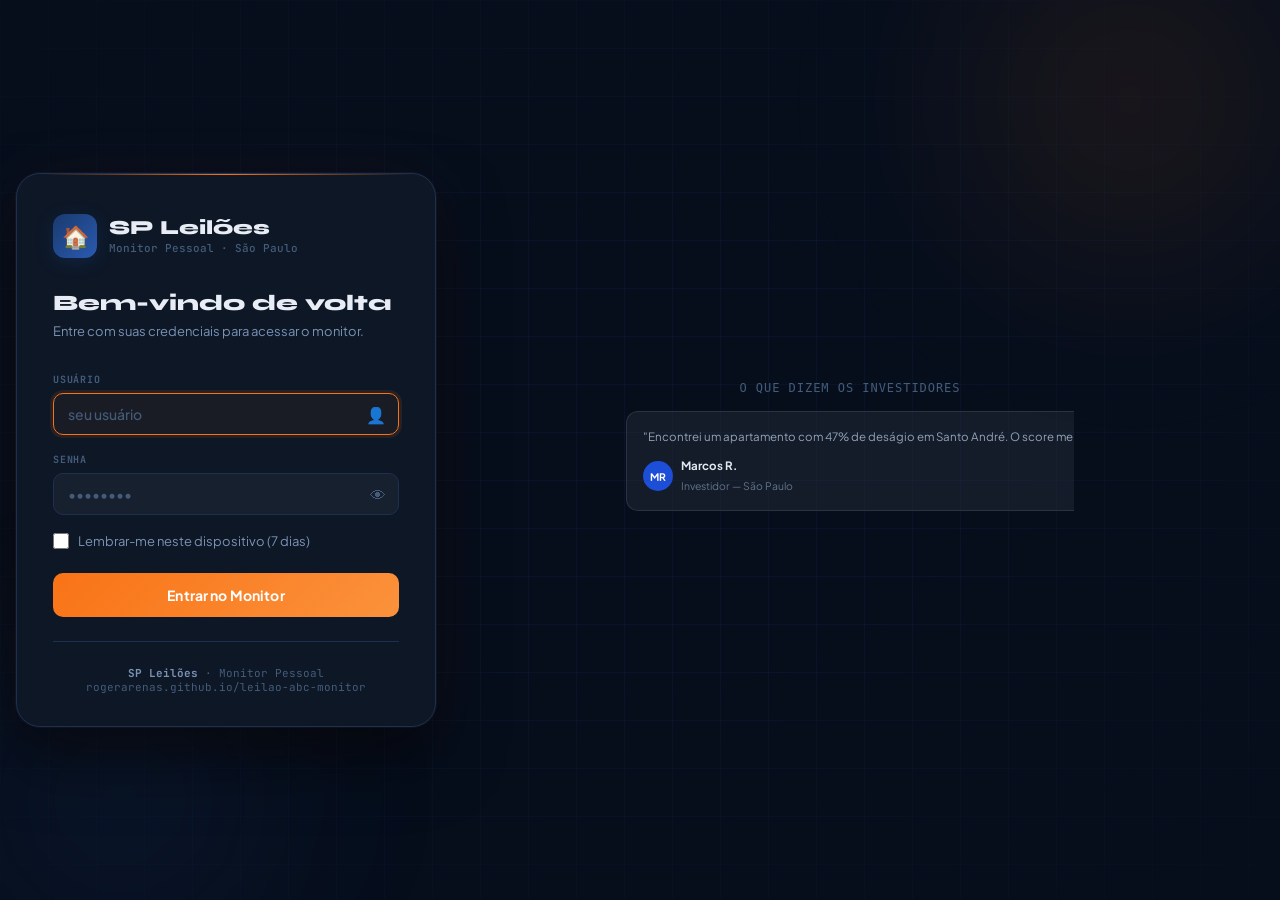
==== commit 818fb9fa: "Rafatoração para fase 2" ====
--- a/index.html
+++ b/index.html
@@ -4,9 +4,9 @@
 <meta charset="UTF-8">
 <meta name="viewport" content="width=device-width, initial-scale=1.0">
 <meta name="theme-color" content="#1a2744">
-<meta name="description" content="Monitor pessoal de apartamentos em leilão no ABC Paulista">
+<meta name="description" content="Monitor pessoal de apartamentos em leilão em todo o estado de São Paulo">
 <link rel="manifest" href="manifest.json">
-<title>ABC Leilões — Monitor Pessoal</title>
+<title>SP Leilões — Monitor de Apartamentos</title>
 <script>
 // ── GUARD DE SESSÃO ── Executa antes de renderizar qualquer coisa
 (function(){
@@ -17,396 +17,7 @@
 })();
 </script>
 <link href="https://fonts.googleapis.com/css2?family=Plus+Jakarta+Sans:wght@400;500;600;700;800&family=JetBrains+Mono:wght@400;500&display=swap" rel="stylesheet">
-<style>
-:root {
-  --bg:#f0f2f7;--surface:#ffffff;--surface2:#f8f9fc;--border:#e2e6ef;--border2:#d0d6e4;
-  --text:#0f172a;--text2:#475569;--text3:#94a3b8;
-  --primary:#1a2744;--primary-light:#253660;
-  --accent:#f97316;--accent2:#fb923c;
-  --green:#16a34a;--green-bg:#dcfce7;--green-border:#bbf7d0;
-  --amber:#d97706;--amber-bg:#fef3c7;--amber-border:#fde68a;
-  --red:#dc2626;--red-bg:#fee2e2;--red-border:#fecaca;
-  --blue:#2563eb;--blue-bg:#dbeafe;--blue-border:#bfdbfe;
-  --r:12px;--r2:8px;--r3:6px;
-  --shadow:0 1px 3px rgba(0,0,0,.08),0 1px 2px rgba(0,0,0,.05);
-  --shadow-md:0 4px 12px rgba(0,0,0,.10),0 2px 4px rgba(0,0,0,.06);
-  --shadow-lg:0 10px 30px rgba(0,0,0,.12),0 4px 8px rgba(0,0,0,.08);
-}
-*,*::before,*::after{box-sizing:border-box;margin:0;padding:0}
-html{scroll-behavior:smooth}
-body{background:var(--bg);color:var(--text);font-family:'Plus Jakarta Sans',sans-serif;min-height:100vh;overflow-x:hidden;-webkit-font-smoothing:antialiased}
-
-/* ── TOPBAR ── */
-.topbar{background:var(--primary);color:#fff;padding:.5rem 0;font-family:'JetBrains Mono',monospace;font-size:11px;border-bottom:2px solid var(--accent)}
-.topbar-inner{max-width:1400px;margin:0 auto;padding:0 1.5rem;display:flex;justify-content:space-between;align-items:center;gap:1rem}
-.topbar-left{display:flex;align-items:center;gap:1.25rem;color:rgba(255,255,255,.7)}
-.live-dot{width:6px;height:6px;border-radius:50%;background:#4ade80;display:inline-block;margin-right:5px;animation:pulse 2s ease infinite}
-@keyframes pulse{0%,100%{opacity:1;transform:scale(1)}50%{opacity:.5;transform:scale(.85)}}
-.topbar-right{display:flex;align-items:center;gap:.75rem}
-.tbtn{background:rgba(255,255,255,.1);border:1px solid rgba(255,255,255,.15);border-radius:6px;padding:4px 12px;color:rgba(255,255,255,.85);font-size:11px;cursor:pointer;font-family:'JetBrains Mono',monospace;transition:all .15s}
-.tbtn:hover{background:rgba(255,255,255,.18);color:#fff}
-
-/* ── HEADER ── */
-header{background:var(--surface);border-bottom:1px solid var(--border);padding:1rem 0;position:sticky;top:0;z-index:100;box-shadow:var(--shadow)}
-.header-inner{max-width:1400px;margin:0 auto;padding:0 1.5rem;display:flex;align-items:center;justify-content:space-between;gap:1rem}
-.logo{display:flex;align-items:center;gap:12px}
-.logo-icon{width:40px;height:40px;background:var(--primary);border-radius:10px;display:flex;align-items:center;justify-content:center;font-size:20px;flex-shrink:0}
-.logo-text{font-size:18px;font-weight:800;color:var(--primary);line-height:1.1}
-.logo-sub{font-size:11px;font-weight:500;color:var(--text3);font-family:'JetBrains Mono',monospace;display:block}
-.header-pills{display:flex;align-items:center;gap:.5rem}
-.pill{font-size:11px;font-family:'JetBrains Mono',monospace;padding:4px 10px;border-radius:20px;font-weight:500;white-space:nowrap}
-.pill-live{background:#dcfce7;color:#15803d;border:1px solid #bbf7d0}
-.pill-demo{background:#fef3c7;color:#92400e;border:1px solid #fde68a}
-.pill-info{background:var(--blue-bg);color:var(--blue);border:1px solid var(--blue-border)}
-
-/* ── NAV TABS ── */
-.nav{background:var(--surface);border-bottom:1px solid var(--border)}
-.nav-inner{max-width:1400px;margin:0 auto;padding:0 1.5rem;display:flex;overflow-x:auto;gap:0}
-.ntab{display:flex;align-items:center;gap:7px;padding:13px 18px;font-size:13px;font-weight:600;color:var(--text2);background:none;border:none;border-bottom:2.5px solid transparent;cursor:pointer;white-space:nowrap;transition:all .18s;position:relative}
-.ntab:hover{color:var(--text)}
-.ntab.active{color:var(--primary);border-bottom-color:var(--accent)}
-.nbadge{background:var(--border);color:var(--text3);border-radius:20px;padding:1px 7px;font-size:10px;font-family:'JetBrains Mono',monospace;transition:all .2s}
-.nbadge.on{background:var(--accent);color:#fff}
-
-/* ── SECTIONS ── */
-.sec{display:none}.sec.active{display:block}
-.page{max-width:1400px;margin:0 auto;padding:1.75rem 1.5rem}
-
-/* ── HERO SEARCH ── */
-.hero{background:linear-gradient(135deg,var(--primary) 0%,var(--primary-light) 100%);padding:2.5rem 0;margin-bottom:0}
-.hero-inner{max-width:1400px;margin:0 auto;padding:0 1.5rem}
-.hero-title{font-size:26px;font-weight:800;color:#fff;margin-bottom:6px}
-.hero-sub{font-size:13px;color:rgba(255,255,255,.65);font-family:'JetBrains Mono',monospace;margin-bottom:1.75rem}
-.search-box{background:#fff;border-radius:var(--r);padding:1.25rem 1.5rem;display:grid;grid-template-columns:1fr 1fr 1fr 1fr 1fr auto;gap:12px;align-items:end;box-shadow:var(--shadow-lg)}
-.sf{display:flex;flex-direction:column;gap:5px}
-.sf label{font-size:10px;font-weight:700;color:var(--text3);text-transform:uppercase;letter-spacing:.06em;font-family:'JetBrains Mono',monospace}
-.sf select,.sf input{background:var(--surface2);border:1.5px solid var(--border);border-radius:var(--r2);color:var(--text);padding:9px 12px;font-family:'Plus Jakarta Sans',sans-serif;font-size:13px;font-weight:500;outline:none;transition:border-color .15s;width:100%}
-.sf select:focus,.sf input:focus{border-color:var(--primary)}
-.btn-search{background:var(--accent);color:#fff;border:none;border-radius:var(--r2);padding:10px 24px;font-family:'Plus Jakarta Sans',sans-serif;font-size:13px;font-weight:700;cursor:pointer;transition:all .15s;white-space:nowrap}
-.btn-search:hover{background:var(--accent2);transform:translateY(-1px)}
-
-/* ── SOURCE CHIPS ── */
-.chips-bar{background:var(--surface);border-bottom:1px solid var(--border);padding:.75rem 0}
-.chips-inner{max-width:1400px;margin:0 auto;padding:0 1.5rem;display:flex;gap:8px;align-items:center;flex-wrap:wrap}
-.chip{font-size:12px;font-weight:600;padding:5px 14px;border-radius:20px;cursor:pointer;border:1.5px solid var(--border);color:var(--text2);background:var(--surface);transition:all .15s;font-family:'JetBrains Mono',monospace}
-.chip:hover{border-color:var(--primary);color:var(--primary)}
-.chip.active{background:var(--primary);border-color:var(--primary);color:#fff}
-.chip-label{font-size:11px;color:var(--text3);font-weight:500;margin-right:4px}
-
-/* ── STATS BAR ── */
-.stats-bar{background:var(--surface);padding:1rem 0;border-bottom:1px solid var(--border)}
-.stats-inner{max-width:1400px;margin:0 auto;padding:0 1.5rem;display:flex;gap:0;align-items:stretch;flex-wrap:wrap}
-.stat{display:flex;flex-direction:column;padding:.25rem 1.75rem .25rem 0;margin-right:1.75rem;border-right:1px solid var(--border)}
-.stat:last-child{border-right:none}
-.stat-label{font-size:10px;font-weight:700;color:var(--text3);text-transform:uppercase;letter-spacing:.06em;font-family:'JetBrains Mono',monospace;margin-bottom:3px}
-.stat-value{font-size:22px;font-weight:800;color:var(--text);line-height:1}
-.stat-value.green{color:var(--green)}
-.stat-value.amber{color:var(--amber)}
-.stat-value.red{color:var(--red)}
-.stat-sub{font-size:11px;color:var(--text3);font-family:'JetBrains Mono',monospace;margin-top:2px}
-
-/* ── STATUS BAR ── */
-.status-bar{background:var(--surface2);border:1px solid var(--border);border-radius:var(--r2);padding:.65rem 1rem;margin-bottom:1.25rem;display:flex;justify-content:space-between;align-items:center;font-size:12px;color:var(--text2);font-family:'JetBrains Mono',monospace;flex-wrap:wrap;gap:.5rem}
-.status-next{color:var(--blue);font-weight:500}
-
-/* ── RESULTS META ── */
-.results-meta{display:flex;justify-content:space-between;align-items:center;margin-bottom:1rem}
-.results-count{font-size:13px;color:var(--text2);font-weight:500}
-
-/* ── CARD GRID ── */
-.grid{display:grid;grid-template-columns:repeat(auto-fill,minmax(350px,1fr));gap:14px}
-
-/* ── PROPERTY CARD ── */
-.card{background:var(--surface);border:1.5px solid var(--border);border-radius:var(--r);overflow:hidden;transition:all .22s;cursor:pointer;display:flex;flex-direction:column;animation:slideUp .3s ease both}
-@keyframes slideUp{from{opacity:0;transform:translateY(10px)}to{opacity:1;transform:translateY(0)}}
-.card:hover{border-color:var(--primary);box-shadow:var(--shadow-md);transform:translateY(-2px)}
-
-.card-top{padding:1rem 1.125rem .875rem}
-.card-header{display:flex;justify-content:space-between;align-items:flex-start;margin-bottom:.5rem;gap:.5rem}
-.card-title{font-size:14px;font-weight:700;color:var(--text);line-height:1.35;flex:1}
-.card-source{font-size:10px;font-family:'JetBrains Mono',monospace;font-weight:500;background:var(--blue-bg);color:var(--blue);border:1px solid var(--blue-border);border-radius:var(--r3);padding:2px 7px;white-space:nowrap;flex-shrink:0}
-.card-location{font-size:11px;color:var(--text3);font-family:'JetBrains Mono',monospace;margin-bottom:.75rem;display:flex;align-items:center;gap:4px}
-
-/* score stripe */
-.card-score{display:flex;align-items:center;gap:8px;margin-bottom:.875rem}
-.score-bar-wrap{flex:1;height:5px;background:var(--border);border-radius:3px;overflow:hidden}
-.score-bar{height:100%;border-radius:3px;transition:width .5s ease}
-.score-bar.good{background:var(--green)}
-.score-bar.med{background:var(--amber)}
-.score-bar.bad{background:var(--red)}
-.score-label{font-size:10px;font-family:'JetBrains Mono',monospace;font-weight:700;border-radius:var(--r3);padding:2px 7px}
-.score-label.good{background:var(--green-bg);color:var(--green)}
-.score-label.med{background:var(--amber-bg);color:var(--amber)}
-.score-label.bad{background:var(--red-bg);color:var(--red)}
-
-/* tags */
-.card-tags{display:flex;gap:5px;flex-wrap:wrap;margin-bottom:.875rem}
-.tag{font-size:10px;font-weight:600;padding:2px 8px;border-radius:var(--r3);font-family:'JetBrains Mono',monospace;border:1px solid}
-.tag-new{background:#eff6ff;color:#1e40af;border-color:#bfdbfe}
-.tag-rec{background:var(--surface2);color:var(--text3);border-color:var(--border)}
-.tag-free{background:var(--green-bg);color:var(--green);border-color:var(--green-border)}
-.tag-occ{background:var(--red-bg);color:var(--red);border-color:var(--red-border)}
-.tag-unk{background:var(--amber-bg);color:var(--amber);border-color:var(--amber-border)}
-.tag-praca{background:var(--surface2);color:var(--text2);border-color:var(--border)}
-
-/* debt alert */
-.debt-alert{background:var(--red-bg);border:1px solid var(--red-border);border-radius:var(--r2);padding:.5rem .75rem;font-size:11px;color:var(--red);font-family:'JetBrains Mono',monospace;margin-bottom:.875rem}
-.no-debt{background:var(--green-bg);border:1px solid var(--green-border);border-radius:var(--r2);padding:.5rem .75rem;font-size:11px;color:var(--green);font-family:'JetBrains Mono',monospace;margin-bottom:.875rem}
-
-/* price block */
-.price-block{background:var(--surface2);border:1.5px solid var(--border);border-radius:var(--r2);padding:.875rem 1rem;margin-bottom:.75rem}
-.price-row{display:flex;justify-content:space-between;align-items:center;margin-bottom:.35rem}
-.price-row:last-child{margin-bottom:0;padding-top:.5rem;border-top:1px solid var(--border);margin-top:.35rem}
-.price-key{font-size:11px;color:var(--text3);font-family:'JetBrains Mono',monospace}
-.price-old{font-size:12px;color:var(--text3);text-decoration:line-through;font-family:'JetBrains Mono',monospace}
-.price-main{font-size:20px;font-weight:800;color:var(--primary)}
-.price-discount{font-size:13px;font-weight:700;color:var(--green);background:var(--green-bg);border-radius:var(--r3);padding:2px 8px;font-family:'JetBrains Mono',monospace}
-
-/* meta grid */
-.meta-grid{display:grid;grid-template-columns:1fr 1fr;gap:6px;margin-bottom:.75rem}
-.meta-item{background:var(--surface2);border:1px solid var(--border);border-radius:var(--r2);padding:7px 10px}
-.meta-key{font-size:9px;text-transform:uppercase;letter-spacing:.06em;color:var(--text3);font-family:'JetBrains Mono',monospace;display:block;margin-bottom:2px;font-weight:700}
-.meta-val{font-size:13px;font-weight:600;color:var(--text)}
-
-/* card actions */
-.card-actions{padding:.875rem 1.125rem;border-top:1px solid var(--border);display:flex;gap:8px;background:var(--surface2)}
-.btn-fav{background:var(--surface);border:1.5px solid var(--border);border-radius:var(--r2);padding:8px 10px;font-size:15px;cursor:pointer;transition:all .15s;line-height:1;flex-shrink:0}
-.btn-fav:hover,.btn-fav.active{background:var(--amber-bg);border-color:var(--amber)}
-.btn-edital{flex:1;text-align:center;background:transparent;border:1.5px solid var(--primary);color:var(--primary);border-radius:var(--r2);padding:8px;font-size:11px;font-weight:700;font-family:'JetBrains Mono',monospace;cursor:pointer;text-decoration:none;transition:all .15s;display:block}
-.btn-edital:hover{background:var(--primary);color:#fff}
-.btn-detail{flex:1;background:var(--primary);color:#fff;border:none;border-radius:var(--r2);padding:8px;font-size:12px;font-weight:700;cursor:pointer;transition:all .15s}
-.btn-detail:hover{background:var(--primary-light)}
-
-/* ── EMPTY / LOADING ── */
-.empty{text-align:center;padding:5rem 2rem;color:var(--text3)}
-.empty-icon{font-size:52px;margin-bottom:1rem}
-.empty-title{font-size:16px;font-weight:700;color:var(--text2);margin-bottom:.5rem}
-.spinner{width:32px;height:32px;border:2.5px solid var(--border);border-top-color:var(--primary);border-radius:50%;animation:spin .65s linear infinite;margin:0 auto 1rem}
-@keyframes spin{to{transform:rotate(360deg)}}
-
-/* ── LINKS CONSULTA ── */
-.links-grid-small{display:flex;flex-direction:column;gap:8px;margin-top:1rem;max-width:500px;margin-left:auto;margin-right:auto}
-.link-item{display:flex;align-items:center;justify-content:space-between;background:var(--surface);border:1px solid var(--border);border-radius:var(--r2);padding:10px 14px;font-size:12px;text-decoration:none;color:var(--text);transition:all .15s;font-weight:500}
-.link-item:hover{border-color:var(--primary);color:var(--primary)}
-.link-item .li-src{font-size:10px;font-family:'JetBrains Mono',monospace;color:var(--text3)}
-.link-arrow{color:var(--text3);font-size:14px}
-
-/* ── CALCULADORA ── */
-.calc-grid{display:grid;grid-template-columns:1fr 1fr;gap:20px}
-.calc-panel{background:var(--surface);border:1.5px solid var(--border);border-radius:var(--r);padding:1.75rem;box-shadow:var(--shadow)}
-.calc-title{font-size:15px;font-weight:800;color:var(--primary);margin-bottom:.5rem}
-.calc-desc{font-size:12px;color:var(--text2);margin-bottom:1.5rem;font-family:'JetBrains Mono',monospace;line-height:1.6}
-.calc-field{margin-bottom:1rem}
-.calc-field label{font-size:10px;font-weight:700;color:var(--text3);text-transform:uppercase;letter-spacing:.06em;font-family:'JetBrains Mono',monospace;display:block;margin-bottom:5px}
-.calc-field input,.calc-field select{width:100%;background:var(--surface2);border:1.5px solid var(--border);border-radius:var(--r2);color:var(--text);padding:10px 13px;font-family:'Plus Jakarta Sans',sans-serif;font-size:13px;font-weight:500;outline:none;transition:border-color .15s}
-.calc-field input:focus,.calc-field select:focus{border-color:var(--primary)}
-.calc-rows{border:1px solid var(--border);border-radius:var(--r2);overflow:hidden;margin-top:1.25rem}
-.calc-row{display:flex;justify-content:space-between;padding:10px 14px;font-size:12px;border-bottom:1px solid var(--border);align-items:center}
-.calc-row:last-child{border-bottom:none}
-.calc-row .cr-k{color:var(--text2);font-family:'JetBrains Mono',monospace}
-.calc-row .cr-v{font-weight:600;color:var(--text);font-family:'JetBrains Mono',monospace}
-.calc-result{background:var(--primary);color:#fff;border-radius:var(--r2);padding:1.25rem;margin-top:1rem;text-align:center;display:none}
-.calc-result-label{font-size:10px;font-family:'JetBrains Mono',monospace;font-weight:700;text-transform:uppercase;letter-spacing:.08em;opacity:.7;margin-bottom:5px}
-.calc-result-value{font-size:26px;font-weight:800}
-.calc-result-sub{font-size:11px;opacity:.6;font-family:'JetBrains Mono',monospace;margin-top:4px}
-.calc-result-blue{background:linear-gradient(135deg,#1d4ed8,#2563eb)}
-
-/* ── CADERNO ── */
-.caderno-header{display:flex;justify-content:space-between;align-items:center;margin-bottom:1.5rem}
-.caderno-title{font-size:20px;font-weight:800}
-.btn-ghost{background:none;border:1.5px solid var(--border);border-radius:var(--r2);padding:7px 14px;color:var(--text2);font-size:12px;font-weight:600;cursor:pointer;transition:all .15s}
-.btn-ghost:hover{border-color:var(--text);color:var(--text)}
-.fav-grid{display:grid;grid-template-columns:repeat(auto-fill,minmax(340px,1fr));gap:14px}
-.fav-card{background:var(--surface);border:1.5px solid var(--border);border-radius:var(--r);padding:1.25rem;box-shadow:var(--shadow)}
-.fav-head{display:flex;justify-content:space-between;align-items:flex-start;margin-bottom:.75rem}
-.fav-title{font-size:13px;font-weight:700;color:var(--text);flex:1;margin-right:.5rem}
-.fav-del{background:none;border:none;color:var(--text3);cursor:pointer;font-size:16px;line-height:1;padding:2px}
-.fav-del:hover{color:var(--red)}
-.fav-meta{font-size:11px;color:var(--text3);font-family:'JetBrains Mono',monospace;margin-bottom:.875rem;line-height:1.7}
-.fav-nota textarea{width:100%;background:var(--surface2);border:1.5px solid var(--border);border-radius:var(--r2);color:var(--text);padding:9px 11px;font-family:'Plus Jakarta Sans',sans-serif;font-size:12px;resize:vertical;min-height:60px;outline:none;transition:border-color .15s}
-.fav-nota textarea:focus{border-color:var(--primary)}
-.fav-check{margin-top:.875rem}
-.fav-ci{display:flex;align-items:center;gap:9px;padding:6px 0;border-bottom:1px solid var(--border);font-size:12px;cursor:pointer;color:var(--text2)}
-.fav-ci:last-child{border-bottom:none}
-.fav-ci input[type=checkbox]{width:14px;height:14px;accent-color:var(--primary);cursor:pointer;flex-shrink:0}
-.fav-ci.done{color:var(--text3);text-decoration:line-through}
-.fav-link{display:block;margin-top:.875rem;text-align:center;background:var(--surface2);border:1.5px solid var(--border);border-radius:var(--r2);padding:8px;font-size:11px;font-family:'JetBrains Mono',monospace;color:var(--primary);text-decoration:none;font-weight:600;transition:all .15s}
-.fav-link:hover{background:var(--primary);color:#fff;border-color:var(--primary)}
-.caderno-empty{text-align:center;padding:4rem 2rem}
-.caderno-empty .ei{font-size:48px;margin-bottom:1rem}
-.caderno-empty p{font-size:14px;color:var(--text2)}
-.caderno-empty small{font-size:12px;color:var(--text3);font-family:'JetBrains Mono',monospace;margin-top:.5rem;display:block}
-
-/* ── GUIA ── */
-.guide-grid{display:grid;grid-template-columns:1.3fr .7fr;gap:20px;margin-bottom:1.5rem}
-.guide-panel{background:var(--surface);border:1.5px solid var(--border);border-radius:var(--r);padding:1.75rem;box-shadow:var(--shadow)}
-.guide-hero-title{font-size:22px;font-weight:800;color:var(--primary);margin-bottom:8px}
-.guide-sub{font-size:13px;color:var(--text2);line-height:1.7;margin-bottom:1.5rem}
-.flow-steps{display:grid;grid-template-columns:1fr 1fr;gap:10px}
-.flow-step{background:var(--surface2);border:1px solid var(--border);border-radius:var(--r2);padding:1rem}
-.flow-step-num{width:24px;height:24px;background:var(--primary);color:#fff;border-radius:6px;font-size:12px;font-weight:800;display:flex;align-items:center;justify-content:center;margin-bottom:.5rem;font-family:'JetBrains Mono',monospace}
-.flow-step strong{font-size:13px;font-weight:700;display:block;margin-bottom:4px}
-.flow-step span{font-size:11px;color:var(--text2);font-family:'JetBrains Mono',monospace;line-height:1.5}
-.section-title{font-size:18px;font-weight:800;color:var(--text);margin-bottom:.5rem}
-.section-sub{font-size:12px;color:var(--text3);font-family:'JetBrains Mono',monospace;margin-bottom:1.25rem}
-.mode-grid{display:grid;grid-template-columns:repeat(auto-fill,minmax(250px,1fr));gap:12px;margin-bottom:1.5rem}
-.mode-card{background:var(--surface);border:1.5px solid var(--border);border-radius:var(--r);padding:1.25rem;border-top:3px solid var(--blue);box-shadow:var(--shadow)}
-.mode-card.good{border-top-color:var(--green)}.mode-card.warn{border-top-color:var(--amber)}.mode-card.risk{border-top-color:var(--red)}
-.mode-name{font-size:14px;font-weight:800;margin-bottom:7px;color:var(--text)}
-.mode-desc{font-size:12px;color:var(--text2);font-family:'JetBrains Mono',monospace;line-height:1.6;margin-bottom:.875rem}
-.mode-tags{display:flex;gap:5px;flex-wrap:wrap}
-.mode-tag{font-size:10px;background:var(--surface2);border:1px solid var(--border);border-radius:var(--r3);padding:2px 8px;color:var(--text2);font-family:'JetBrains Mono',monospace}
-.risk-grid{display:grid;grid-template-columns:repeat(auto-fit,minmax(220px,1fr));gap:10px;margin-bottom:1.5rem}
-.risk-item{background:var(--amber-bg);border:1px solid var(--amber-border);border-radius:var(--r2);padding:1rem;font-size:12px;font-family:'JetBrains Mono',monospace;line-height:1.6;color:#78350f}
-.dict-grid{columns:2 300px;column-gap:16px;margin-bottom:1.5rem}
-.dict-item{break-inside:avoid;background:var(--surface);border:1.5px solid var(--border);border-radius:var(--r2);padding:1rem;margin-bottom:12px;box-shadow:var(--shadow)}
-.dict-item strong{font-size:13px;font-weight:700;color:var(--primary)}
-.dict-item p{font-size:12px;color:var(--text2);font-family:'JetBrains Mono',monospace;line-height:1.6;margin-top:5px}
-
-/* ── INTELIGÊNCIA ── */
-.intel-stats{display:grid;grid-template-columns:repeat(4,1fr);gap:14px;margin-bottom:1.75rem}
-.intel-stat{background:var(--surface);border:1.5px solid var(--border);border-radius:var(--r);padding:1.25rem;box-shadow:var(--shadow)}
-.intel-stat-label{font-size:10px;font-weight:700;text-transform:uppercase;letter-spacing:.06em;color:var(--text3);font-family:'JetBrains Mono',monospace;margin-bottom:5px}
-.intel-stat-value{font-size:24px;font-weight:800;color:var(--primary);line-height:1}
-
-/* ── LINKS ── */
-.links-grid{display:grid;grid-template-columns:repeat(auto-fill,minmax(290px,1fr));gap:14px}
-.link-card{background:var(--surface);border:1.5px solid var(--border);border-radius:var(--r);padding:1.5rem;transition:all .2s;box-shadow:var(--shadow)}
-.link-card:hover{border-color:var(--primary);box-shadow:var(--shadow-md)}
-.link-card-title{font-size:14px;font-weight:800;color:var(--text);margin-bottom:6px}
-.link-card-desc{font-size:11px;color:var(--text2);font-family:'JetBrains Mono',monospace;margin-bottom:1.25rem;line-height:1.7}
-.link-card-btns{display:flex;flex-direction:column;gap:7px}
-.lbtn{display:block;text-align:center;border-radius:var(--r2);padding:8px 14px;font-size:11px;font-family:'JetBrains Mono',monospace;font-weight:600;text-decoration:none;transition:all .15s;border:1.5px solid var(--border);color:var(--text2);background:var(--surface2)}
-.lbtn:hover{border-color:var(--primary);color:var(--primary)}
-.lbtn.pri{background:var(--primary);color:#fff;border-color:var(--primary)}
-.lbtn.pri:hover{background:var(--primary-light)}
-
-/* ── MODAL ── */
-.overlay{position:fixed;inset:0;background:rgba(15,23,42,.6);backdrop-filter:blur(6px);z-index:200;display:none;align-items:center;justify-content:center;padding:1rem}
-.overlay.open{display:flex}
-.modal{background:var(--surface);border:1.5px solid var(--border);border-radius:16px;max-width:680px;width:100%;max-height:90vh;overflow-y:auto;box-shadow:var(--shadow-lg)}
-.modal-top{padding:1.5rem 1.75rem;background:var(--primary);color:#fff;border-radius:14px 14px 0 0;display:flex;justify-content:space-between;align-items:flex-start;gap:1rem}
-.modal-title{font-size:16px;font-weight:800;line-height:1.3}
-.modal-sub{font-size:11px;opacity:.65;font-family:'JetBrains Mono',monospace;margin-top:4px}
-.modal-close{background:rgba(255,255,255,.15);border:none;border-radius:8px;color:#fff;font-size:20px;cursor:pointer;width:32px;height:32px;display:flex;align-items:center;justify-content:center;flex-shrink:0;transition:background .15s}
-.modal-close:hover{background:rgba(255,255,255,.25)}
-.modal-body{padding:1.5rem 1.75rem}
-.modal-section{margin-bottom:1.5rem}
-.modal-section-title{font-size:10px;font-weight:800;text-transform:uppercase;letter-spacing:.1em;color:var(--accent);font-family:'JetBrains Mono',monospace;margin-bottom:.875rem}
-.modal-row{display:flex;justify-content:space-between;padding:9px 0;border-bottom:1px solid var(--border);font-size:13px;align-items:center}
-.modal-row:last-child{border-bottom:none}
-.modal-row-key{color:var(--text2);font-family:'JetBrains Mono',monospace;font-size:12px}
-.modal-row-val{font-weight:600;color:var(--text)}
-.modal-row-val.green{color:var(--green)}.modal-row-val.red{color:var(--red)}
-.cost-table{background:var(--surface2);border:1px solid var(--border);border-radius:var(--r2);overflow:hidden}
-.cost-row{display:flex;justify-content:space-between;padding:10px 14px;border-bottom:1px solid var(--border);font-size:12px;font-family:'JetBrains Mono',monospace}
-.cost-row:last-child{border-bottom:none;background:var(--primary);color:#fff;font-weight:700;font-size:13px}
-.cost-row .ck{color:var(--text2)}.cost-row .cv{font-weight:600;color:var(--text)}
-.cost-row:last-child .ck,.cost-row:last-child .cv{color:#fff}
-.checklist-box{background:var(--amber-bg);border:1px solid var(--amber-border);border-radius:var(--r2);padding:1.125rem;font-size:12px;font-family:'JetBrains Mono',monospace;line-height:1.9;color:#78350f}
-.modal-actions{display:flex;gap:10px;margin-top:1.5rem}
-.modal-btn{flex:1;text-align:center;padding:12px;border-radius:var(--r2);font-weight:700;font-size:13px;cursor:pointer;text-decoration:none;transition:all .15s}
-.modal-btn-primary{background:var(--primary);color:#fff;border:none}
-.modal-btn-primary:hover{background:var(--primary-light)}
-.modal-btn-secondary{background:transparent;border:1.5px solid var(--primary);color:var(--primary)}
-.modal-btn-secondary:hover{background:var(--primary);color:#fff}
-
-/* ── FOOTER ── */
-footer{text-align:center;padding:2rem;font-size:11px;color:var(--text3);font-family:'JetBrains Mono',monospace;border-top:1px solid var(--border);margin-top:2rem}
-footer a{color:var(--primary);text-decoration:none}
-
-/* ── RESPONSIVE ── */
-@media(max-width:1000px){
-  .search-box{grid-template-columns:1fr 1fr 1fr;}.calc-grid{grid-template-columns:1fr}
-  .guide-grid{grid-template-columns:1fr}.intel-stats{grid-template-columns:1fr 1fr}
-}
-@media(max-width:680px){
-  .search-box{grid-template-columns:1fr 1fr}.stats-bar{display:none}
-  .grid{grid-template-columns:1fr}.topbar-left span{display:none}
-  .topbar-inner{gap:.5rem}.page{padding:1rem}.hero-inner{padding:0 1rem}
-  .header-inner{padding:0 1rem}.nav-inner{padding:0 1rem}
-  .modal-body{padding:1.25rem}.modal-top{padding:1.25rem}
-  .chips-inner{padding:0 1rem}.intel-stats{grid-template-columns:1fr 1fr}
-  .flow-steps{grid-template-columns:1fr}.guide-grid{grid-template-columns:1fr}
-}
-
-/* SKELETON */
-.skeleton{background:linear-gradient(90deg,var(--border) 25%,var(--surface2) 50%,var(--border) 75%);background-size:200% 100%;animation:shimmer 1.4s infinite;border-radius:var(--r2)}
-@keyframes shimmer{0%{background-position:200% 0}100%{background-position:-200% 0}}
-.skel-card{background:var(--surface);border:1.5px solid var(--border);border-radius:var(--r);padding:1.125rem;height:320px}
-.skel-line{height:13px;margin-bottom:10px}
-.skel-short{width:38%}.skel-med{width:62%}
-.skel-tall{height:56px}
-
-/* COMPARE BAR */
-.compare-bar{position:fixed;bottom:0;left:0;right:0;background:var(--primary);color:#fff;padding:.7rem 1.5rem;display:none;justify-content:space-between;align-items:center;z-index:150;box-shadow:0 -4px 20px rgba(0,0,0,.2);gap:.75rem;flex-wrap:wrap}
-.compare-bar.show{display:flex}
-.compare-items{display:flex;gap:7px;flex-wrap:wrap;align-items:center;font-size:12px;font-family:'JetBrains Mono',monospace}
-.compare-item-pill{background:rgba(255,255,255,.15);border-radius:20px;padding:3px 10px;display:flex;align-items:center;gap:6px}
-.compare-item-pill button{background:none;border:none;color:rgba(255,255,255,.7);cursor:pointer;font-size:14px;line-height:1;padding:0}
-.compare-item-pill button:hover{color:#fff}
-.btn-compare-go{background:var(--accent);color:#fff;border:none;border-radius:var(--r2);padding:7px 16px;font-size:12px;font-weight:700;cursor:pointer;font-family:'Plus Jakarta Sans',sans-serif}
-.btn-compare-clr{background:rgba(255,255,255,.1);border:1px solid rgba(255,255,255,.2);color:rgba(255,255,255,.7);border-radius:var(--r2);padding:7px 12px;font-size:11px;cursor:pointer;font-family:'JetBrains Mono',monospace}
-
-/* CARD COMPARE */
-.card.sel-cmp{border-color:var(--accent);box-shadow:0 0 0 2px rgba(249,115,22,.3)}
-.cmp-badge{position:absolute;top:8px;right:8px;background:var(--accent);color:#fff;font-size:9px;font-family:'JetBrains Mono',monospace;font-weight:700;padding:2px 6px;border-radius:20px;display:none}
-.card.sel-cmp .cmp-badge{display:block}
-.btn-cmp{background:var(--surface);border:1.5px solid var(--border);border-radius:var(--r2);padding:7px 9px;font-size:14px;cursor:pointer;transition:all .15s;line-height:1;flex-shrink:0}
-.btn-cmp:hover,.btn-cmp.active{background:var(--blue-bg);border-color:var(--blue)}
-
-/* COMPARE TABLE */
-.cmp-table{width:100%;border-collapse:collapse;font-size:13px;overflow-x:auto;display:block}
-.cmp-table th{background:var(--surface2);padding:9px 12px;text-align:left;font-size:10px;font-family:'JetBrains Mono',monospace;font-weight:700;text-transform:uppercase;color:var(--text3);border-bottom:1px solid var(--border);white-space:nowrap}
-.cmp-table td{padding:9px 12px;border-bottom:1px solid var(--border)}
-.cmp-table tr:last-child td{border-bottom:none}
-.cmp-table .rl{font-family:'JetBrains Mono',monospace;font-size:11px;color:var(--text3);font-weight:600;white-space:nowrap}
-.cmp-table .best{background:var(--green-bg);font-weight:700;color:var(--green)}
-.cmp-table .worst{background:var(--red-bg);color:var(--red)}
-
-/* BARRA PROGRESSO CHECKLIST */
-.chk-progress{margin-bottom:.75rem}
-.chk-progress-hd{display:flex;justify-content:space-between;font-size:10px;font-family:'JetBrains Mono',monospace;color:var(--text3);font-weight:700;text-transform:uppercase;margin-bottom:4px}
-.chk-progress-bar{height:5px;background:var(--border);border-radius:3px;overflow:hidden}
-.chk-progress-fill{height:100%;background:var(--green);border-radius:3px;transition:width .4s ease}
-
-/* ALERTAS / PERFIL */
-.alertas-grid{display:grid;grid-template-columns:1fr 1fr;gap:20px}
-.al-panel{background:var(--surface);border:1.5px solid var(--border);border-radius:var(--r);padding:1.5rem;box-shadow:var(--shadow)}
-.al-panel-title{font-size:15px;font-weight:800;color:var(--primary);margin-bottom:.3rem}
-.al-panel-sub{font-size:12px;color:var(--text2);margin-bottom:1.25rem;font-family:'JetBrains Mono',monospace;line-height:1.5}
-.pf-field{margin-bottom:.875rem}
-.pf-field label{font-size:10px;font-weight:700;color:var(--text3);text-transform:uppercase;letter-spacing:.06em;font-family:'JetBrains Mono',monospace;display:block;margin-bottom:5px}
-.pf-field input,.pf-field select{width:100%;background:var(--surface2);border:1.5px solid var(--border);border-radius:var(--r2);color:var(--text);padding:9px 12px;font-family:'Plus Jakarta Sans',sans-serif;font-size:13px;font-weight:500;outline:none;transition:border-color .15s}
-.pf-field input:focus,.pf-field select:focus{border-color:var(--primary)}
-.btn-save-pf{width:100%;background:var(--primary);color:#fff;border:none;border-radius:var(--r2);padding:10px;font-weight:700;font-size:13px;cursor:pointer;transition:background .15s}
-.btn-save-pf:hover{background:var(--primary-light)}
-.pf-saved{display:none;text-align:center;font-size:11px;color:var(--green);font-family:'JetBrains Mono',monospace;margin-top:.5rem}
-.al-link-item{background:var(--surface2);border:1px solid var(--border);border-radius:var(--r2);padding:.875rem;margin-bottom:10px}
-.al-link-name{font-size:13px;font-weight:700;margin-bottom:4px}
-.al-link-desc{font-size:11px;color:var(--text2);font-family:'JetBrains Mono',monospace;margin-bottom:.75rem;line-height:1.5}
-.al-link-btns{display:flex;flex-direction:column;gap:5px}
-.al-btn{display:block;text-align:center;border:1.5px solid var(--border);border-radius:var(--r2);padding:7px 12px;font-size:11px;font-family:'JetBrains Mono',monospace;font-weight:600;color:var(--primary);text-decoration:none;background:var(--surface);transition:all .15s}
-.al-btn:hover{border-color:var(--primary)}
-.al-btn.pri{background:var(--primary);color:#fff;border-color:var(--primary)}
-.al-btn.pri:hover{background:var(--primary-light)}
-
-/* CALC TABS */
-.calc-tabs{display:flex;gap:0;border:1.5px solid var(--border);border-radius:var(--r2);overflow:hidden;margin-bottom:1.5rem}
-.calc-tab{flex:1;padding:9px;font-size:11px;font-weight:600;cursor:pointer;border:none;background:var(--surface2);color:var(--text2);font-family:'JetBrains Mono',monospace;transition:all .15s;text-align:center;border-right:1px solid var(--border)}
-.calc-tab:last-child{border-right:none}
-.calc-tab.active{background:var(--primary);color:#fff}
-
-/* m² refs */
-.m2-refs{display:grid;grid-template-columns:1fr 1fr;gap:8px;margin-top:.875rem}
-.m2-ref{background:var(--surface2);border:1px solid var(--border);border-radius:var(--r2);padding:.7rem;text-align:center}
-.m2-ref-label{font-size:10px;color:var(--text3);font-family:'JetBrains Mono',monospace;font-weight:700;text-transform:uppercase;letter-spacing:.05em}
-.m2-ref-val{font-size:16px;font-weight:800;margin-top:2px}
-.m2-ref-val.ok{color:var(--green)}.m2-ref-val.med{color:var(--amber)}.m2-ref-val.high{color:var(--red)}
-
-@media(max-width:900px){.alertas-grid{grid-template-columns:1fr}}
-
-</style>
+<link rel="stylesheet" href="assets/styles.css">
 </head>
 <body>
 
@@ -414,7 +25,7 @@
 <div class="topbar">
   <div class="topbar-inner">
     <div class="topbar-left">
-      <span><span class="live-dot"></span>ABC Leilões Monitor</span>
+      <span><span class="live-dot"></span>SP Leilões Monitor</span>
       <span id="t-updated">Carregando...</span>
     </div>
     <div class="topbar-right">
@@ -431,8 +42,8 @@
     <div class="logo">
       <div class="logo-icon">🏠</div>
       <div>
-        <div class="logo-text">ABC Leilões</div>
-        <span class="logo-sub">Monitor Pessoal · ABC Paulista</span>
+        <div class="logo-text">SP Leilões</div>
+        <span class="logo-sub">Monitor Pessoal · São Paulo</span>
       </div>
     </div>
     <div class="header-pills">
@@ -458,17 +69,61 @@
 <div id="tab-busca" class="sec active">
   <div class="hero">
     <div class="hero-inner">
-      <h1 class="hero-title">Encontre seu apartamento no ABC</h1>
-      <p class="hero-sub">Santo André · São Bernardo · Mauá · São Caetano do Sul — R$ 70k–160k</p>
+      <h1 class="hero-title">Encontre seu apartamento em São Paulo</h1>
+      <p class="hero-sub">Capital · ABC · Grande SP · Interior · Litoral · Vale do Paraíba — R$ 70k–500k</p>
       <div class="search-box">
         <div class="sf">
           <label>Cidade</label>
           <select id="fc" onchange="aplicarFiltros()">
             <option value="">Todas as cidades</option>
-            <option>Santo André</option>
-            <option>São Bernardo do Campo</option>
-            <option>Mauá</option>
-            <option>São Caetano do Sul</option>
+            <optgroup label="─── Capital">
+              <option>São Paulo</option>
+            </optgroup>
+            <optgroup label="─── ABC Paulista">
+              <option>Santo André</option>
+              <option>São Bernardo do Campo</option>
+              <option>São Caetano do Sul</option>
+              <option>Mauá</option>
+              <option>Diadema</option>
+              <option>Ribeirão Pires</option>
+            </optgroup>
+            <optgroup label="─── Grande SP">
+              <option>Guarulhos</option>
+              <option>Osasco</option>
+              <option>Barueri</option>
+              <option>Carapicuíba</option>
+              <option>Mogi das Cruzes</option>
+              <option>Suzano</option>
+              <option>Taboão da Serra</option>
+              <option>Cotia</option>
+            </optgroup>
+            <optgroup label="─── Baixada Santista">
+              <option>Santos</option>
+              <option>São Vicente</option>
+              <option>Guarujá</option>
+              <option>Praia Grande</option>
+            </optgroup>
+            <optgroup label="─── Vale do Paraíba">
+              <option>São José dos Campos</option>
+              <option>Taubaté</option>
+              <option>Jacareí</option>
+            </optgroup>
+            <optgroup label="─── Interior SP">
+              <option>Campinas</option>
+              <option>Sorocaba</option>
+              <option>Jundiaí</option>
+              <option>Ribeirão Preto</option>
+              <option>São José do Rio Preto</option>
+              <option>Bauru</option>
+              <option>Piracicaba</option>
+              <option>Americana</option>
+              <option>Araçatuba</option>
+              <option>Marília</option>
+              <option>São Carlos</option>
+              <option>Araraquara</option>
+              <option>Franca</option>
+              <option>Presidente Prudente</option>
+            </optgroup>
           </select>
         </div>
         <div class="sf">
@@ -477,7 +132,7 @@
         </div>
         <div class="sf">
           <label>Lance Máximo (R$)</label>
-          <input type="number" id="fma" value="160000" placeholder="160000">
+          <input type="number" id="fma" value="500000" placeholder="500000">
         </div>
         <div class="sf">
           <label>Quartos</label>
@@ -538,6 +193,30 @@
   </div>
 
   <!-- CHIPS -->
+  <!-- Seleções especiais -->
+  <div class="chips-bar" style="border-bottom:none;padding-bottom:.25rem">
+    <div class="chips-inner">
+      <span class="chip-label">Seleção:</span>
+      <div class="chip chip-selecao" onclick="setSelecao('airbnb',this)" title="Cidades com alto potencial Airbnb">🏖️ Airbnb</div>
+      <div class="chip chip-selecao" onclick="setSelecao('praia',this)" title="Cidades litorâneas">🌊 Praia</div>
+      <div class="chip chip-selecao" onclick="setSelecao('universitario',this)" title="Cidades com universidade pública — alta demanda de aluguel">🎓 Universitário</div>
+      <div class="chip chip-selecao" onclick="setSelecao('turistico',this)" title="Cidades com alto fluxo turístico">📸 Turístico</div>
+      <div class="chip chip-selecao" onclick="setSelecao('negativo',this)" title="2ª praça — imóveis que já foram a leilão sem lance. Preço pode ser bem menor.">🔁 2ª Praça</div>
+    </div>
+  </div>
+  <!-- Chips de região -->
+  <div class="chips-bar" style="border-bottom:none;padding-bottom:.25rem">
+    <div class="chips-inner">
+      <span class="chip-label">Região:</span>
+      <div class="chip active" onclick="setRegiao('',this)">Toda SP</div>
+      <div class="chip" onclick="setRegiao('Capital',this)">Capital</div>
+      <div class="chip" onclick="setRegiao('ABC',this)">ABC</div>
+      <div class="chip" onclick="setRegiao('GrandeSP',this)">Grande SP</div>
+      <div class="chip" onclick="setRegiao('Litoral',this)">Litoral</div>
+      <div class="chip" onclick="setRegiao('Vale',this)">Vale do Paraíba</div>
+      <div class="chip" onclick="setRegiao('Interior',this)">Interior</div>
+    </div>
+  </div>
   <div class="chips-bar">
     <div class="chips-inner">
       <span class="chip-label">Fonte:</span>
@@ -666,15 +345,24 @@
       <div class="calc-grid">
         <div class="calc-panel">
           <div class="calc-title">📐 Valor por m² vs Mercado</div>
-          <div class="calc-desc">Compare o custo do leilão com o mercado local. Referência: R$ 2.900–5.000/m² no ABC.</div>
+          <div class="calc-desc">Compare o custo do leilão com o mercado local. Referência: R$ 2.800–7.500/m² conforme a cidade em SP.</div>
           <div class="calc-field"><label>Lance ou custo total (R$)</label><input type="number" id="mv" placeholder="120000" oninput="calcM()"></div>
           <div class="calc-field"><label>Área (m²)</label><input type="number" id="ma" placeholder="65" oninput="calcM()"></div>
           <div class="calc-field"><label>Cidade</label>
             <select id="mc" onchange="calcM()">
+              <option value="7500">São Paulo Capital (~R$ 7.500/m²)</option>
+              <option value="5000">São Caetano do Sul (~R$ 5.000/m²)</option>
+              <option value="4500">Santos (~R$ 4.500/m²)</option>
+              <option value="4200">São José dos Campos (~R$ 4.200/m²)</option>
+              <option value="4000">Campinas (~R$ 4.000/m²)</option>
+              <option value="3900">Jundiaí (~R$ 3.900/m²)</option>
               <option value="3800">Santo André (~R$ 3.800/m²)</option>
               <option value="3600">São Bernardo do Campo (~R$ 3.600/m²)</option>
-              <option value="5000">São Caetano do Sul (~R$ 5.000/m²)</option>
+              <option value="3500">Guarulhos (~R$ 3.500/m²)</option>
+              <option value="3400">Ribeirão Preto (~R$ 3.400/m²)</option>
+              <option value="3200">Sorocaba (~R$ 3.200/m²)</option>
               <option value="2900">Mauá (~R$ 2.900/m²)</option>
+              <option value="2800">Bauru (~R$ 2.800/m²)</option>
             </select>
           </div>
           <div class="calc-rows">
@@ -749,10 +437,10 @@
           <div class="al-link-name">🏦 Caixa — Links por cidade</div>
           <div class="al-link-desc">Marque como favorito no browser para conferir diariamente.</div>
           <div class="al-link-btns">
-            <a class="al-btn pri" href="https://venda.caixa.gov.br/imoveis?estado=SP&cidade=SANTO+ANDRE&tipo=2&vlMin=70000&vlMax=160000" target="_blank">Santo André ↗</a>
-            <a class="al-btn" href="https://venda.caixa.gov.br/imoveis?estado=SP&cidade=SAO+BERNARDO+DO+CAMPO&tipo=2&vlMin=70000&vlMax=160000" target="_blank">São Bernardo ↗</a>
-            <a class="al-btn" href="https://venda.caixa.gov.br/imoveis?estado=SP&cidade=MAUA&tipo=2&vlMin=70000&vlMax=160000" target="_blank">Mauá ↗</a>
-            <a class="al-btn" href="https://venda.caixa.gov.br/imoveis?estado=SP&cidade=SAO+CAETANO+DO+SUL&tipo=2&vlMin=70000&vlMax=160000" target="_blank">São Caetano ↗</a>
+            <a class="al-btn pri" href="https://venda.caixa.gov.br/imoveis?estado=SP&cidade=SANTO+ANDRE&tipo=2&vlMin=70000&vlMax=500000" target="_blank">Santo André ↗</a>
+            <a class="al-btn" href="https://venda.caixa.gov.br/imoveis?estado=SP&cidade=SAO+BERNARDO+DO+CAMPO&tipo=2&vlMin=70000&vlMax=500000" target="_blank">São Bernardo ↗</a>
+            <a class="al-btn" href="https://venda.caixa.gov.br/imoveis?estado=SP&cidade=MAUA&tipo=2&vlMin=70000&vlMax=500000" target="_blank">Mauá ↗</a>
+            <a class="al-btn" href="https://venda.caixa.gov.br/imoveis?estado=SP&cidade=SAO+CAETANO+DO+SUL&tipo=2&vlMin=70000&vlMax=500000" target="_blank">São Caetano ↗</a>
           </div>
         </div>
         <div class="al-link-item">
@@ -788,7 +476,7 @@
       </div>
     </div>
     <div class="section-title">Modalidades mais comuns</div>
-    <div class="section-sub">O nome pode variar por portal, mas estes modelos cobrem a maioria dos casos no ABC.</div>
+    <div class="section-sub">O nome pode variar por portal, mas estes modelos cobrem a maioria dos casos no estado de São Paulo.</div>
     <div class="mode-grid">
       <div class="mode-card good"><div class="mode-name">Venda Direta</div><div class="mode-desc">Compra por preço fixo, sem disputa. Mais previsível para iniciantes, ainda exige edital e débitos.</div><div class="mode-tags"><span class="mode-tag">mais previsível</span><span class="mode-tag">atenção a débitos</span></div></div>
       <div class="mode-card"><div class="mode-name">Venda Online</div><div class="mode-desc">Disputa pela internet, com início e encerramento definidos. Exige cadastro e atenção ao relógio.</div><div class="mode-tags"><span class="mode-tag">disputa digital</span><span class="mode-tag">cadastro prévio</span></div></div>
@@ -840,15 +528,23 @@
   <div class="page">
     <div style="margin-bottom:1.5rem">
       <h2 class="section-title">🔗 Sites com Dados 100% Reais</h2>
-      <p class="section-sub">Links filtrados para seus critérios — apartamentos R$ 70–160k, região ABC</p>
+      <p class="section-sub">Acesso rápido aos portais — apartamentos em todo o estado de São Paulo</p>
     </div>
     <div class="links-grid">
-      <div class="link-card"><div class="link-card-title">🏦 Caixa Econômica Federal</div><div class="link-card-desc">Maior volume de leilões do Brasil. Dados oficiais. Filtre por cidade e faixa de preço.</div><div class="link-card-btns"><a class="lbtn pri" href="https://venda.caixa.gov.br/imoveis?estado=SP&tipo=2" target="_blank" rel="noopener">Buscar Apartamentos SP ↗</a><a class="lbtn" href="https://venda.caixa.gov.br/imoveis?estado=SP&cidade=SANTO+ANDRE&tipo=2" target="_blank" rel="noopener">Santo André ↗</a><a class="lbtn" href="https://venda.caixa.gov.br/imoveis?estado=SP&cidade=SAO+BERNARDO+DO+CAMPO&tipo=2" target="_blank" rel="noopener">São Bernardo ↗</a><a class="lbtn" href="https://venda.caixa.gov.br/imoveis?estado=SP&cidade=MAUA&tipo=2" target="_blank" rel="noopener">Mauá ↗</a><a class="lbtn" href="https://venda.caixa.gov.br/imoveis?estado=SP&cidade=SAO+CAETANO+DO+SUL&tipo=2" target="_blank" rel="noopener">São Caetano ↗</a></div></div>
-      <div class="link-card"><div class="link-card-title">Sold Leilões</div><div class="link-card-desc">Plataforma com imóveis de bancos e particulares. Muitos apartamentos do ABC com bom deságio.</div><div class="link-card-btns"><a class="lbtn pri" href="https://www.sold.com.br/leiloes-de-imoveis" target="_blank" rel="noopener">Ver Imóveis na Sold ↗</a><a class="lbtn" href="https://www.sold.com.br" target="_blank" rel="noopener">Site principal ↗</a></div></div>
-      <div class="link-card"><div class="link-card-title">Portal Zuk</div><div class="link-card-desc">Leilões judiciais e extrajudiciais com boa cobertura do ABC. Filtre por cidade e faixa de preço.</div><div class="link-card-btns"><a class="lbtn pri" href="https://www.portalzuk.com.br/leilao-de-imoveis/c/todos-imoveis/sp/grande-sao-paulo/santo-andre" target="_blank" rel="noopener">Santo André ↗</a><a class="lbtn" href="https://www.portalzuk.com.br/leilao-de-imoveis/u/todos-imoveis/sp" target="_blank" rel="noopener">Todo Estado SP ↗</a></div></div>
-      <div class="link-card"><div class="link-card-title">Superbid Exchange</div><div class="link-card-desc">Maior marketplace de leilões do Brasil. Muitos imóveis do ABC e Grande SP.</div><div class="link-card-btns"><a class="lbtn pri" href="https://www.superbid.net/categorias/imoveis" target="_blank" rel="noopener">Ver Imóveis no Superbid ↗</a></div></div>
-      <div class="link-card"><div class="link-card-title">🏆 Leilão Imóvel</div><div class="link-card-desc">Agrega imóveis de mais de 400 leiloeiros numa só busca. Ideal para garimpar o ABC.</div><div class="link-card-btns"><a class="lbtn pri" href="https://www.leilaoimovel.com.br/leilao-de-imovel/santo-andre-sp" target="_blank" rel="noopener">Santo André ↗</a><a class="lbtn" href="https://www.leilaoimovel.com.br/leilao-de-imovel/sao-bernardo-do-campo-sp" target="_blank" rel="noopener">São Bernardo ↗</a><a class="lbtn" href="https://www.leilaoimovel.com.br/leilao-de-imovel/maua-sp" target="_blank" rel="noopener">Mauá ↗</a><a class="lbtn" href="https://www.leilaoimovel.com.br/leilao-de-imovel/sao-caetano-do-sul-sp" target="_blank" rel="noopener">São Caetano ↗</a></div></div>
-      <div class="link-card"><div class="link-card-title">Mega Leilões</div><div class="link-card-desc">Leiloeiro com muitos imóveis no ABC. Leilões judiciais com bons deságios em 2ª praça.</div><div class="link-card-btns"><a class="lbtn pri" href="https://www.megaleiloes.com.br/imoveis/apartamentos/sp/santo-andre" target="_blank" rel="noopener">Santo André ↗</a><a class="lbtn" href="https://www.megaleiloes.com.br/imoveis/apartamentos/sp/sao-bernardo-do-campo" target="_blank" rel="noopener">São Bernardo ↗</a><a class="lbtn" href="https://www.megaleiloes.com.br/imoveis/apartamentos/sp/maua" target="_blank" rel="noopener">Mauá ↗</a></div></div>
+      <div class="link-card"><div class="link-card-title">🏦 Caixa Econômica Federal</div><div class="link-card-desc">Maior volume de leilões do Brasil. Dados oficiais. Filtre por cidade e faixa de preço.</div><div class="link-card-btns">
+<a class="lbtn pri" href="https://venda.caixa.gov.br/imoveis?estado=SP&tipo=2" target="_blank" rel="noopener">Todo Estado SP ↗</a>
+<a class="lbtn" href="https://venda.caixa.gov.br/imoveis?estado=SP&cidade=SAO+PAULO&tipo=2" target="_blank" rel="noopener">São Paulo ↗</a>
+<a class="lbtn" href="https://venda.caixa.gov.br/imoveis?estado=SP&cidade=SANTO+ANDRE&tipo=2" target="_blank" rel="noopener">Santo André ↗</a>
+<a class="lbtn" href="https://venda.caixa.gov.br/imoveis?estado=SP&cidade=SAO+BERNARDO+DO+CAMPO&tipo=2" target="_blank" rel="noopener">São Bernardo ↗</a>
+<a class="lbtn" href="https://venda.caixa.gov.br/imoveis?estado=SP&cidade=CAMPINAS&tipo=2" target="_blank" rel="noopener">Campinas ↗</a>
+<a class="lbtn" href="https://venda.caixa.gov.br/imoveis?estado=SP&cidade=GUARULHOS&tipo=2" target="_blank" rel="noopener">Guarulhos ↗</a>
+<a class="lbtn" href="https://venda.caixa.gov.br/imoveis?estado=SP&cidade=SANTOS&tipo=2" target="_blank" rel="noopener">Santos ↗</a>
+</div></div>
+      <div class="link-card"><div class="link-card-title">Sold Leilões</div><div class="link-card-desc">Plataforma com imóveis de bancos e particulares. Muitos apartamentos de SP com bom deságio.</div><div class="link-card-btns"><a class="lbtn pri" href="https://www.sold.com.br/leiloes-de-imoveis" target="_blank" rel="noopener">Ver Imóveis na Sold ↗</a><a class="lbtn" href="https://www.sold.com.br" target="_blank" rel="noopener">Site principal ↗</a></div></div>
+      <div class="link-card"><div class="link-card-title">Portal Zuk</div><div class="link-card-desc">Leilões judiciais e extrajudiciais com boa cobertura de SP. Filtre por cidade e faixa de preço.</div><div class="link-card-btns"><a class="lbtn pri" href="https://www.portalzuk.com.br/leilao-de-imoveis/c/todos-imoveis/sp/grande-sao-paulo/santo-andre" target="_blank" rel="noopener">Santo André ↗</a><a class="lbtn" href="https://www.portalzuk.com.br/leilao-de-imoveis/u/todos-imoveis/sp" target="_blank" rel="noopener">Todo Estado SP ↗</a></div></div>
+      <div class="link-card"><div class="link-card-title">Superbid Exchange</div><div class="link-card-desc">Maior marketplace de leilões do Brasil. Muitos imóveis do estado de São Paulo.</div><div class="link-card-btns"><a class="lbtn pri" href="https://www.superbid.net/categorias/imoveis" target="_blank" rel="noopener">Ver Imóveis no Superbid ↗</a></div></div>
+      <div class="link-card"><div class="link-card-title">🏆 Leilão Imóvel</div><div class="link-card-desc">Agrega imóveis de mais de 400 leiloeiros numa só busca. Ideal para garimpar todo o estado de SP.</div><div class="link-card-btns"><a class="lbtn pri" href="https://www.leilaoimovel.com.br/leilao-de-imovel/sao-paulo-sp" target="_blank" rel="noopener">Santo André ↗</a><a class="lbtn" href="https://www.leilaoimovel.com.br/leilao-de-imovel/sao-bernardo-do-campo-sp" target="_blank" rel="noopener">São Bernardo ↗</a><a class="lbtn" href="https://www.leilaoimovel.com.br/leilao-de-imovel/maua-sp" target="_blank" rel="noopener">Mauá ↗</a><a class="lbtn" href="https://www.leilaoimovel.com.br/leilao-de-imovel/sao-caetano-do-sul-sp" target="_blank" rel="noopener">São Caetano ↗</a></div></div>
+      <div class="link-card"><div class="link-card-title">Mega Leilões</div><div class="link-card-desc">Leiloeiro com muitos imóveis em SP. Leilões judiciais com bons deságios em 2ª praça.</div><div class="link-card-btns"><a class="lbtn pri" href="https://www.megaleiloes.com.br/imoveis/apartamentos/sp/santo-andre" target="_blank" rel="noopener">Santo André ↗</a><a class="lbtn" href="https://www.megaleiloes.com.br/imoveis/apartamentos/sp/sao-bernardo-do-campo" target="_blank" rel="noopener">São Bernardo ↗</a><a class="lbtn" href="https://www.megaleiloes.com.br/imoveis/apartamentos/sp/maua" target="_blank" rel="noopener">Mauá ↗</a></div></div>
       <div class="link-card"><div class="link-card-title">📋 Consultar Débitos — Prefeituras</div><div class="link-card-desc">Verifique o IPTU atrasado diretamente na prefeitura da cidade do imóvel antes de dar qualquer lance.</div><div class="link-card-btns"><a class="lbtn" href="https://www.santoandre.sp.gov.br/servicos" target="_blank" rel="noopener">Prefeitura Santo André ↗</a><a class="lbtn" href="https://www.saobernardo.sp.gov.br/web/sbc" target="_blank" rel="noopener">Prefeitura São Bernardo ↗</a><a class="lbtn" href="https://www.maua.sp.gov.br" target="_blank" rel="noopener">Prefeitura Mauá ↗</a><a class="lbtn" href="https://www.saocaetanodosul.sp.gov.br" target="_blank" rel="noopener">Prefeitura São Caetano ↗</a></div></div>
     </div>
   </div>
@@ -856,7 +552,7 @@
 
 <!-- FOOTER -->
 <footer>
-  <strong>ABC Leilões — Monitor Pessoal</strong> · Atualizado diariamente às 8h via GitHub Actions<br>
+  <strong>SP Leilões — Monitor Pessoal</strong> · Atualizado diariamente às 8h via GitHub Actions<br>
   Sempre leia o edital oficial antes de dar um lance ·
   <a href="https://venda.caixa.gov.br" target="_blank">Caixa</a> ·
   <a href="https://www.sold.com.br" target="_blank">Sold</a> ·
@@ -897,833 +593,7 @@
   </div>
 </div>
 
-<script>
-var TODOS=[],FILT=[],FAVS={},FONTE='',LINKS=[];
-
-/* ── TABS ── */
-function showTab(n,el){
-  document.querySelectorAll('.sec').forEach(s=>s.classList.remove('active'));
-  document.querySelectorAll('.ntab').forEach(b=>b.classList.remove('active'));
-  document.getElementById('tab-'+n).classList.add('active');
-  el.classList.add('active');
-  if(n==='caderno')renderCaderno();
-  if(n==='intel')renderInteligencia();
-  if(n==='alertas')carregarPerfil();
-}
-
-/* ── SCORE ── */
-function score(im){
-  var p=100;
-  if(im.ocupado===true)p-=30;
-  if(im.praca==='2')p-=10;
-  if((im.debito_iptu||0)>0)p-=15;
-  if((im.debito_cond||0)>0)p-=10;
-  if(im.desagio>=35)p+=10;
-  if(im.desagio<20)p-=10;
-  if(!im.area)p-=3;if(!im.quartos)p-=3;
-  return Math.max(0,Math.min(100,p));
-}
-function scoreRazoes(im){
-  var r=[];
-  if(im.ocupado===true)r.push('Ocupado: exige plano para posse');
-  if(im.ocupado===false)r.push('Desocupado: posse tende a ser mais simples');
-  if(im.praca==='2')r.push('2ª praça: confira regras do edital');
-  if((im.debito_iptu||0)>0)r.push('Há IPTU informado — verifique valor total');
-  if((im.debito_cond||0)>0)r.push('Há débito de condomínio informado');
-  if(im.desagio>=35)r.push('Deságio forte frente ao avaliado');
-  if(im.desagio<20)r.push('Deságio baixo para risco de leilão');
-  if(!im.area)r.push('Área não informada no edital');
-  if(!im.quartos)r.push('Quartos não informados no edital');
-  if(!r.length)r.push('Sem alerta relevante nos dados coletados');
-  return r;
-}
-function si(sc){
-  if(sc>=70)return{lb:'Bom',cls:'good'};
-  if(sc>=45)return{lb:'Médio',cls:'med'};
-  return{lb:'Risco',cls:'bad'};
-}
-
-/* ── CARREGAR ── */
-async function carregarDados(){
-  mostrarSkeleton();
-  try{
-    var r=await fetch('dados.json?t='+Date.now());
-    if(!r.ok)throw new Error('HTTP '+r.status);
-    var j=await r.json();
-    var imoveis=(j.imoveis||[]).filter(i=>i.lance>0);
-    LINKS=j.links_consulta||[];
-    if(imoveis.length===0){
-      TODOS=demo().map(im=>({...im,_sc:score(im)}));
-      document.getElementById('t-updated').textContent='📅 '+(j.atualizado||'—')+' (sem dados)';
-      document.getElementById('t-badge').textContent='⚠ Demo';
-      document.getElementById('t-badge').className='pill pill-demo';
-      document.getElementById('ist').textContent='⚠️ Coleta sem resultados confirmados — exibindo demonstração.';
-    }else{
-      TODOS=imoveis.map(im=>({...im,_sc:score(im)}));
-      document.getElementById('t-updated').textContent='📅 '+(j.atualizado||'—');
-      document.getElementById('t-badge').textContent='● Ao vivo';
-      document.getElementById('t-badge').className='pill pill-live';
-      document.getElementById('ist').textContent='✅ Dados reais — '+TODOS.length+' imóvel(is) · '+LINKS.length+' links';
-    }
-  }catch(_){
-    TODOS=demo().map(im=>({...im,_sc:score(im)}));
-    LINKS=[];
-    document.getElementById('t-badge').textContent='⚠ Demo';
-    document.getElementById('t-badge').className='pill pill-demo';
-    document.getElementById('t-updated').textContent='📋 Demonstração';
-    document.getElementById('ist').textContent='⚠️ dados.json não encontrado — exibindo demonstração.';
-  }
-  restaurarFiltros();
-  loadFavs();
-  aplicarFiltros();
-  var agora=new Date(),prox=new Date();prox.setHours(8,0,0,0);
-  if(agora.getHours()>=8)prox.setDate(prox.getDate()+1);
-  document.getElementById('iprx').textContent='⏰ Próxima atualização em ~'+Math.round((prox-agora)/3600000)+'h';
-}
-
-function setFonte(f,el){
-  FONTE=f;
-  document.querySelectorAll('.chip').forEach(c=>c.classList.remove('active'));
-  el.classList.add('active');
-  aplicarFiltros();
-}
-
-function aplicarFiltros(){
-  var c=document.getElementById('fc').value;
-  var mn=parseFloat(document.getElementById('fmi').value)||0;
-  var mx=parseFloat(document.getElementById('fma').value)||999999;
-  var q=document.getElementById('fq').value;
-  var oc=document.getElementById('fo').value;
-  var s=document.getElementById('fs').value;
-  var textoEl=document.getElementById('ftexto');
-  var txt=textoEl?(textoEl.value||'').toLowerCase().trim():'';
-
-  FILT=TODOS.filter(im=>{
-    if(!im.lance||im.lance<=0)return false;
-    if(c&&im.cidade!==c)return false;
-    if(FONTE&&im.fonte!==FONTE)return false;
-    if(im.lance<mn||im.lance>mx)return false;
-    if(q==='1'&&im.quartos!==1)return false;
-    if(q==='2'&&im.quartos!==2)return false;
-    if(q==='3'&&(im.quartos||0)<3)return false;
-    if(oc==='livre'&&im.ocupado!==false)return false;
-    if(oc==='ocp'&&im.ocupado!==true)return false;
-    if(txt){
-      var hay=((im.titulo||'')+' '+(im.bairro||'')+' '+(im.cidade||'')+' '+(im.matricula||'')+' '+(im.fonte||'')).toLowerCase();
-      if(!hay.includes(txt))return false;
-    }
-    return true;
-  });
-  if(s==='novo')FILT.sort((a,b)=>(b.novo?1:0)-(a.novo?1:0)||b._sc-a._sc);
-  if(s==='score')FILT.sort((a,b)=>b._sc-a._sc);
-  if(s==='desagio')FILT.sort((a,b)=>b.desagio-a.desagio);
-  if(s==='lance')FILT.sort((a,b)=>a.lance-b.lance);
-  salvarFiltros();
-  renderCards();stats();
-}
-
-function stats(){
-  var l=FILT.length?FILT:TODOS.filter(i=>i.lance>0);
-  var nb=document.getElementById('nb-busca');
-  var hc=document.getElementById('h-count');
-  if(!l.length){
-    ['st1','st2','st3','st4','st5'].forEach(id=>document.getElementById(id).textContent='—');
-    nb.textContent='0';nb.className='nbadge';
-    hc.textContent='0 imóveis';
-    return;
-  }
-  var lances=l.map(i=>i.lance),desagios=l.map(i=>i.desagio||0);
-  var deb=l.filter(i=>(i.debito_iptu||0)>0||(i.debito_cond||0)>0).length;
-  var novos=l.filter(i=>i.novo).length;
-  document.getElementById('st1').textContent=l.length;
-  document.getElementById('st2').textContent='R$'+Math.min(...lances).toLocaleString('pt-BR');
-  document.getElementById('st3').textContent=Math.max(...desagios)+'%';
-  document.getElementById('st4').textContent=novos;
-  document.getElementById('st5').textContent=deb;
-  nb.textContent=l.length;nb.className='nbadge on';
-  hc.textContent=l.length+' imóvel(is)';
-}
-
-/* ── CARDS ── */
-function renderCards(){
-  var lista=FILT;
-  document.getElementById('rcnt').textContent=lista.length+' apartamento(s)'+(FONTE?' · fonte: '+FONTE:'');
-  if(!lista.length){
-    var linksHtml='';
-    if(LINKS.length){
-      var grp={};
-      LINKS.forEach(l=>{var k=l.fonte+'|'+l.cidade;if(!grp[k]){grp[k]=l;}});
-      var items=Object.values(grp).slice(0,8).map(l=>
-        `<a class="link-item" href="${l.url}" target="_blank" rel="noopener">
-          <span><span class="li-src">${l.fonte}</span><br>${l.cidade}</span>
-          <span class="link-arrow">↗</span>
-        </a>`).join('');
-      linksHtml=`<div style="margin-top:1.5rem"><p style="font-size:13px;color:var(--text2);margin-bottom:.75rem;font-weight:600">Confira estes links enquanto não há preço confirmado:</p><div class="links-grid-small">${items}</div></div>`;
-    }
-    document.getElementById('resultado').innerHTML=`<div class="empty"><div class="empty-icon">🏢</div><div class="empty-title">Nenhum imóvel com preço confirmado nesses filtros</div><p style="font-size:13px;color:var(--text3)">Tente ampliar os critérios ou confira os links de busca manual</p>${linksHtml}</div>`;
-    return;
-  }
-  var html='<div class="grid">';
-  lista.forEach((im,idx)=>{
-    var sc=im._sc,s=si(sc);
-    var isD=(im.debito_iptu||0)>0||(im.debito_cond||0)>0;
-    var isFav=!!FAVS[im.id||('_'+idx)];
-    var ot=im.ocupado===true?'Ocupado':im.ocupado===false?'Desocupado':'Verificar';
-    var otc=im.ocupado===true?'tag-occ':im.ocupado===false?'tag-free':'tag-unk';
-    html+=`<div class="card" style="animation-delay:${idx*.04}s">
-      <div class="card-top">
-        <div class="card-header">
-          <div class="card-title">${im.titulo||(im.quartos+'q · '+im.area+'m²')}</div>
-          <span class="card-source">${im.fonte}</span>
-        </div>
-        <div class="card-location">📍 ${im.bairro?im.bairro+' · ':''}${im.cidade}</div>
-        <div class="card-score">
-          <div class="score-bar-wrap"><div class="score-bar ${s.cls}" style="width:${sc}%"></div></div>
-          <span class="score-label ${s.cls}">Score ${sc}</span>
-        </div>
-        <div class="card-tags">
-          ${im.novo?'<span class="tag tag-new">✦ Novo</span>':'<span class="tag tag-rec">Recorrente</span>'}
-          <span class="tag tag-praca">${im.praca||'?'}ª Praça</span>
-          <span class="tag ${otc}">${ot}</span>
-          ${im.roi_potencial?`<span class="tag tag-rec">ROI ${im.roi_potencial}%</span>`:''}
-        </div>
-        ${isD
-          ?`<div class="debt-alert">⚠ IPTU R$ ${f(im.debito_iptu)} + Cond. R$ ${f(im.debito_cond)}</div>`
-          :`<div class="no-debt">✅ Sem débitos registrados no edital</div>`
-        }
-        <div class="price-block">
-          <div class="price-row"><span class="price-key">Avaliado</span><span class="price-old">R$ ${f(im.avaliado)}</span></div>
-          <div class="price-row">
-            <span class="price-key">Lance mínimo</span>
-            <span class="price-main">R$ ${f(im.lance)}</span>
-          </div>
-          <div class="price-row"><span class="price-key">Deságio</span><span class="price-discount">-${im.desagio}%</span></div>
-        </div>
-        <div class="meta-grid">
-          <div class="meta-item"><span class="meta-key">Área</span><span class="meta-val">${im.area?im.area+'m²':'—'}</span></div>
-          <div class="meta-item"><span class="meta-key">Data Leilão</span><span class="meta-val" style="font-size:11px">${im.data_leilao||'—'}</span></div>
-          <div class="meta-item"><span class="meta-key">Quartos</span><span class="meta-val">${im.quartos||'—'}</span></div>
-          <div class="meta-item"><span class="meta-key">Matrícula</span><span class="meta-val" style="font-size:11px">${im.matricula||'—'}</span></div>
-        </div>
-        ${im.mudanca?`<div style="background:var(--green-bg);border:1px solid var(--green-border);border-radius:var(--r2);padding:.5rem .75rem;font-size:11px;color:var(--green);font-family:'JetBrains Mono',monospace">↕ ${im.mudanca}</div>`:''}
-      </div>
-      <div class="card-actions">
-        <button class="btn-fav ${isFav?'active':''}" onclick="toggleFav('${im.id||(\'_\'+idx)}',${idx},this)" title="Favoritar">⭐</button>
-        <button class="btn-cmp" onclick="toggleCompare('${im.id||(\'_\'+idx)}',${idx},this)" title="Comparar ⚖️">⚖️</button>
-        <a href="${im.url}" target="_blank" rel="noopener" class="btn-edital" onclick="event.stopPropagation()">Ver Edital ↗</a>
-        <button class="btn-detail" onclick="abrirModal(${idx})">Analisar →</button>
-      </div>
-    </div>`;
-  });
-  html+='</div>';
-  document.getElementById('resultado').innerHTML=html;
-}
-
-/* ── INTELIGÊNCIA ── */
-function renderInteligencia(){
-  var lista=TODOS.filter(i=>i.lance>0).sort((a,b)=>(b.roi_potencial||0)-(a.roi_potencial||0)||b._sc-a._sc);
-  var el=document.getElementById('intel-lista');
-  document.getElementById('ir1').textContent=lista.length;
-  document.getElementById('ir4').textContent=lista.filter(i=>i.novo).length;
-  if(!lista.length){
-    document.getElementById('ir2').textContent='—';document.getElementById('ir3').textContent='—';
-    var linksH='';
-    if(LINKS.length){
-      var grp2={};LINKS.forEach(l=>{var k=l.fonte+'|'+l.cidade;if(!grp2[k]){grp2[k]=l;}});
-      linksH=`<div class="links-grid-small" style="margin-top:1rem">${Object.values(grp2).slice(0,8).map(l=>`<a class="link-item" href="${l.url}" target="_blank" rel="noopener"><span><span class="li-src">${l.fonte}</span><br>${l.cidade}</span><span class="link-arrow">↗</span></a>`).join('')}</div>`;
-    }
-    el.innerHTML=`<div class="empty"><div class="empty-icon">📊</div><div class="empty-title">Sem imóveis confirmados</div><p style="font-size:13px;color:var(--text3)">Use os links de conferência manual para alimentar a próxima coleta.</p>${linksH}</div>`;
-    return;
-  }
-  var roiMed=Math.round(lista.reduce((s,i)=>s+(i.roi_potencial||0),0)/lista.length);
-  document.getElementById('ir2').textContent=roiMed+'%';
-  document.getElementById('ir3').textContent=Math.max(...lista.map(i=>i._sc))+'/100';
-  var html='<div class="mode-grid">';
-  lista.forEach(im=>{
-    var cls=(im.roi_potencial||0)>=15?'good':(im.roi_potencial||0)>=5?'warn':'risk';
-    html+=`<div class="mode-card ${cls}">
-      <div class="mode-name">${im.novo?'✦ Novo · ':''}${im.titulo}</div>
-      <div class="mode-desc">${im.cidade} · ${im.fonte}<br>Estratégia: ${im.estrategia_sugerida||'Analisar edital e mercado'}</div>
-      <div class="price-block" style="margin-bottom:0">
-        <div class="price-row"><span class="price-key">Investimento total</span><span style="font-size:13px;font-weight:700;color:var(--primary)">R$ ${f(im.custo_total)}</span></div>
-        <div class="price-row"><span class="price-key">Valor mercado est.</span><span style="font-size:13px;font-weight:600">R$ ${f(im.valor_mercado_estimado||im.avaliado)}</span></div>
-        <div class="price-row"><span class="price-key">ROI potencial</span><span style="font-size:13px;font-weight:700;color:${(im.roi_potencial||0)>=0?'var(--green)':'var(--red)'}">${im.roi_potencial||0}%</span></div>
-      </div>
-      <div class="mode-tags" style="margin-top:.75rem">
-        <span class="mode-tag">Score ${im._sc}</span>
-        <span class="mode-tag">Localiz. ${im.qualidade_localizacao||'—'}/100</span>
-        <span class="mode-tag">${im.ocupado===true?'Ocupado':im.ocupado===false?'Desocupado':'Ocp. a confirmar'}</span>
-      </div>
-    </div>`;
-  });
-  html+='</div>';el.innerHTML=html;
-}
-
-/* ── MODAL ── */
-function abrirModal(idx){
-  var im=FILT[idx];if(!im)return;
-  var sc=im._sc,s=si(sc);
-  var razoes=scoreRazoes(im).map(x=>`<li style="margin-bottom:.25rem">${x}</li>`).join('');
-  var com=Math.round(im.lance*.05),itbi=Math.round(im.lance*.03),cart=3500;
-  var ref=im.area?Math.round(im.area*400):15000;
-  var deb=(im.debito_iptu||0)+(im.debito_cond||0);
-  var total=im.lance+com+itbi+cart+ref+deb;
-  document.getElementById('mtit').textContent=im.titulo||(im.quartos+'q · '+im.area+'m² — '+im.cidade);
-  document.getElementById('msub').textContent='📍 '+(im.bairro?im.bairro+' — ':'')+im.cidade+'  |  '+im.fonte+(im.data_leilao?'  |  📅 '+im.data_leilao:'');
-  var favId=im.id||('_'+idx);
-  document.getElementById('mbody').innerHTML=`
-    <div class="modal-section">
-      <div class="modal-section-title">📊 Dados do Imóvel</div>
-      ${im.quartos?`<div class="modal-row"><span class="modal-row-key">Quartos</span><span class="modal-row-val">${im.quartos}</span></div>`:''}
-      ${im.area?`<div class="modal-row"><span class="modal-row-key">Área</span><span class="modal-row-val">${im.area} m²</span></div>`:''}
-      <div class="modal-row"><span class="modal-row-key">Cidade</span><span class="modal-row-val">${im.cidade}${im.bairro?' — '+im.bairro:''}</span></div>
-      ${im.matricula?`<div class="modal-row"><span class="modal-row-key">Matrícula</span><span class="modal-row-val">${im.matricula}</span></div>`:''}
-      <div class="modal-row"><span class="modal-row-key">Praça</span><span class="modal-row-val">${im.praca}ª Praça</span></div>
-      <div class="modal-row"><span class="modal-row-key">Histórico</span><span class="modal-row-val ${im.novo?'green':''}">${im.novo?'✦ Novo desde a última coleta':'Já visto antes'}</span></div>
-      <div class="modal-row"><span class="modal-row-key">Score</span><span class="modal-row-val"><span class="score-label ${s.cls}">${s.lb} (${sc}/100)</span></span></div>
-      <div class="modal-row"><span class="modal-row-key">Estratégia sugerida</span><span class="modal-row-val">${im.estrategia_sugerida||'Analisar edital'}</span></div>
-    </div>
-    <div class="modal-section">
-      <div class="modal-section-title">💰 Valores</div>
-      <div class="modal-row"><span class="modal-row-key">Avaliado</span><span class="modal-row-val">R$ ${f(im.avaliado)}</span></div>
-      <div class="modal-row"><span class="modal-row-key">Lance mínimo</span><span class="modal-row-val green">R$ ${f(im.lance)}</span></div>
-      <div class="modal-row"><span class="modal-row-key">Deságio</span><span class="modal-row-val green">-${im.desagio}%</span></div>
-      <div class="modal-row"><span class="modal-row-key">ROI potencial</span><span class="modal-row-val ${(im.roi_potencial||0)>=0?'green':'red'}">${im.roi_potencial||0}%</span></div>
-    </div>
-    <div class="modal-section">
-      <div class="modal-section-title">⚠️ Situação e Débitos</div>
-      <div class="modal-row"><span class="modal-row-key">Ocupação</span><span class="modal-row-val ${im.ocupado?'red':'green'}">${im.ocupado===true?'🚨 Ocupado':im.ocupado===false?'✅ Desocupado':'❓ Verificar'}</span></div>
-      <div class="modal-row"><span class="modal-row-key">Débito IPTU</span><span class="modal-row-val ${(im.debito_iptu||0)>0?'red':'green'}">R$ ${f(im.debito_iptu||0)}</span></div>
-      <div class="modal-row"><span class="modal-row-key">Débito Condomínio</span><span class="modal-row-val ${(im.debito_cond||0)>0?'red':'green'}">R$ ${f(im.debito_cond||0)}</span></div>
-    </div>
-    <div class="modal-section">
-      <div class="modal-section-title">🧭 Leitura do Score</div>
-      <ul style="margin:0 0 0 18px;color:var(--text2);font-family:'JetBrains Mono',monospace;font-size:12px;line-height:1.9">${razoes}</ul>
-    </div>
-    <div class="modal-section">
-      <div class="modal-section-title">🧮 Custo Real Total</div>
-      <div class="cost-table">
-        <div class="cost-row"><span class="ck">Lance mínimo</span><span class="cv">R$ ${f(im.lance)}</span></div>
-        <div class="cost-row"><span class="ck">Comissão leiloeiro (5%)</span><span class="cv">R$ ${f(com)}</span></div>
-        <div class="cost-row"><span class="ck">ITBI — Imp. transferência (3%)</span><span class="cv">R$ ${f(itbi)}</span></div>
-        <div class="cost-row"><span class="ck">Escritura / Cartório</span><span class="cv">R$ ${f(cart)}</span></div>
-        <div class="cost-row"><span class="ck">Reforma estimada (R$400/m²)</span><span class="cv">R$ ${f(ref)}</span></div>
-        ${deb>0?`<div class="cost-row"><span class="ck">Débitos assumidos</span><span class="cv" style="color:#dc2626">R$ ${f(deb)}</span></div>`:''}
-        <div class="cost-row"><span class="ck">💰 TOTAL QUE VOCÊ VAI PAGAR</span><span class="cv">R$ ${f(total)}</span></div>
-      </div>
-    </div>
-    <div class="checklist-box">
-      <strong>📋 Antes do lance — verifique:</strong><br>
-      ① Leia o edital completo no site do leiloeiro<br>
-      ② Consulte IPTU na Prefeitura de ${im.cidade}<br>
-      ③ Ligue para síndico — débito de condomínio<br>
-      ④ Verifique matrícula no Cartório de Registro<br>
-      ⑤ Confirme situação de ocupação e prazo<br>
-      ⑥ Defina seu lance máximo e não passe
-    </div>
-    <div class="modal-actions">
-      <a href="${im.url}" target="_blank" rel="noopener" class="modal-btn modal-btn-primary">Ver Edital Oficial ↗</a>
-      <button class="modal-btn modal-btn-secondary" onclick="favModal('${favId}',${idx})">⭐ Salvar no Caderno</button>
-    </div>`;
-  document.getElementById('modal').classList.add('open');
-}
-function fecharModal(){document.getElementById('modal').classList.remove('open');}
-function favModal(fid,idx){toggleFav(fid,idx,null);fecharModal();alert('✅ Salvo no caderno! Acesse a aba ⭐ Caderno.');}
-
-/* ── FAVS ── */
-function loadFavs(){try{FAVS=JSON.parse(localStorage.getItem('leilao_favs_v2')||'{}')}catch(_){FAVS={}}updFavBadge();}
-function saveFavs(){localStorage.setItem('leilao_favs_v2',JSON.stringify(FAVS));updFavBadge();}
-function updFavBadge(){var n=Object.keys(FAVS).length,el=document.getElementById('nb-fav');el.textContent=n;el.className='nbadge'+(n>0?' on':'');}
-function toggleFav(fid,idx,btn){
-  var im=FILT[idx];if(!im)return;
-  var k=fid||im.id||('_'+idx);
-  if(FAVS[k]){delete FAVS[k];if(btn)btn.classList.remove('active');}
-  else{
-    FAVS[k]={id:k,titulo:im.titulo||(im.quartos+'q · '+im.area+'m²'),cidade:im.cidade,bairro:im.bairro||'',lance:im.lance,desagio:im.desagio,fonte:im.fonte,url:im.url,sc:im._sc,saved:new Date().toLocaleDateString('pt-BR'),nota:'',checks:{iptu:false,cond:false,mat:false,ocup:false,edital:false,lmax:false}};
-    if(btn)btn.classList.add('active');
-  }
-  saveFavs();
-}
-function renderCaderno(){
-  var ks=Object.keys(FAVS),el=document.getElementById('caderno');
-  if(!ks.length){el.innerHTML='<div class="caderno-empty"><div class="ei">📒</div><p>Caderno vazio</p><small>Clique em ⭐ em qualquer imóvel para salvar aqui</small></div>';return;}
-  var cls={iptu:'① IPTU na Prefeitura',cond:'② Condomínio com síndico',mat:'③ Matrícula no Cartório',ocup:'④ Situação de ocupação',edital:'⑤ Edital completo lido',lmax:'⑥ Lance máximo definido'};
-  var html='<div class="fav-grid">';
-  ks.forEach(k=>{
-    var fv=FAVS[k],s=si(fv.sc||50);
-    var checks=fv.checks||{};
-    var totalChk=Object.keys(cls).length;
-    var doneChk=Object.values(checks).filter(Boolean).length;
-    var pctChk=Math.round((doneChk/totalChk)*100);
-    var ch=Object.keys(cls).map(c=>`<div class="fav-ci${checks[c]?' done':''}" onclick="togCheck('${k}','${c}',this)"><input type="checkbox"${checks[c]?' checked':''} onclick="event.stopPropagation()"> ${cls[c]}</div>`).join('');
-    var escola=PERFIL&&PERFIL.escola?PERFIL.escola:'';
-    var mapsBase=encodeURIComponent((fv.bairro||fv.titulo)+', '+fv.cidade+', SP');
-    var mapsUrl=escola
-      ?'https://www.google.com/maps/dir/?api=1&destination='+mapsBase+'&waypoints='+encodeURIComponent(escola)
-      :'https://www.google.com/maps/search/?api=1&query='+mapsBase;
-    html+=`<div class="fav-card">
-      <div class="fav-head"><div><div class="fav-title">${fv.titulo}</div><span class="score-label ${s.cls}" style="margin-top:5px;display:inline-block">${s.lb}</span></div><button class="fav-del" onclick="remFav('${k}')">✕</button></div>
-      <div class="fav-meta">📍 ${fv.bairro?fv.bairro+' · ':''}${fv.cidade} · ${fv.fonte}<br>💰 R$ ${f(fv.lance)} · -${fv.desagio}% · Salvo ${fv.saved}</div>
-      <div class="chk-progress">
-        <div class="chk-progress-hd"><span>Due diligence</span><span id="prg-lbl-${k}">${doneChk}/${totalChk}</span></div>
-        <div class="chk-progress-bar"><div class="chk-progress-fill" id="prg-${k}" style="width:${pctChk}%"></div></div>
-      </div>
-      <div class="fav-nota"><textarea placeholder="Suas anotações..." onchange="savNota('${k}',this.value)">${fv.nota||''}</textarea></div>
-      <div class="fav-check">${ch}</div>
-      <div style="display:flex;gap:7px;margin-top:.875rem">
-        <a href="${fv.url}" target="_blank" rel="noopener" class="fav-link" style="flex:1;display:block;text-align:center;background:var(--surface2);border:1.5px solid var(--border);border-radius:var(--r2);padding:7px;font-size:11px;font-family:'JetBrains Mono',monospace;color:var(--primary);text-decoration:none;font-weight:600;transition:all .15s">Ver Edital ↗</a>
-        <a href="${mapsUrl}" target="_blank" rel="noopener" style="flex:1;display:block;text-align:center;background:var(--green-bg);border:1.5px solid var(--green-border);border-radius:var(--r2);padding:7px;font-size:11px;font-family:'JetBrains Mono',monospace;color:var(--green);text-decoration:none;font-weight:600;transition:all .15s">${escola?'🗺️ Rota escola':'📍 Ver no mapa'}</a>
-      </div>
-    </div>`;
-  });
-  html+='</div>';el.innerHTML=html;
-}
-
-function renderInteligencia(){
-  var lista=TODOS.filter(i=>i.lance>0).sort((a,b)=>(b.roi_potencial||0)-(a.roi_potencial||0)||b._sc-a._sc);
-  var el=document.getElementById('intel-lista');
-  document.getElementById('ir1').textContent=lista.length;
-  document.getElementById('ir4').textContent=lista.filter(i=>i.novo).length;
-  if(!lista.length){
-    document.getElementById('ir2').textContent='—';document.getElementById('ir3').textContent='—';
-    var linksH='';
-    if(LINKS.length){
-      var grp2={};LINKS.forEach(l=>{var k=l.fonte+'|'+l.cidade;if(!grp2[k]){grp2[k]=l;}});
-      linksH=`<div class="links-grid-small" style="margin-top:1rem">${Object.values(grp2).slice(0,8).map(l=>`<a class="link-item" href="${l.url}" target="_blank" rel="noopener"><span><span class="li-src">${l.fonte}</span><br>${l.cidade}</span><span class="link-arrow">↗</span></a>`).join('')}</div>`;
-    }
-    el.innerHTML=`<div class="empty"><div class="empty-icon">📊</div><div class="empty-title">Sem imóveis confirmados</div><p style="font-size:13px;color:var(--text3)">Use os links de conferência manual para alimentar a próxima coleta.</p>${linksH}</div>`;
-    return;
-  }
-  var roiMed=Math.round(lista.reduce((s,i)=>s+(i.roi_potencial||0),0)/lista.length);
-  document.getElementById('ir2').textContent=roiMed+'%';
-  document.getElementById('ir3').textContent=Math.max(...lista.map(i=>i._sc))+'/100';
-  var html='<div class="mode-grid">';
-  lista.forEach(im=>{
-    var cls=(im.roi_potencial||0)>=15?'good':(im.roi_potencial||0)>=5?'warn':'risk';
-    html+=`<div class="mode-card ${cls}">
-      <div class="mode-name">${im.novo?'✦ Novo · ':''}${im.titulo}</div>
-      <div class="mode-desc">${im.cidade} · ${im.fonte}<br>Estratégia: ${im.estrategia_sugerida||'Analisar edital e mercado'}</div>
-      <div class="price-block" style="margin-bottom:0">
-        <div class="price-row"><span class="price-key">Investimento total</span><span style="font-size:13px;font-weight:700;color:var(--primary)">R$ ${f(im.custo_total)}</span></div>
-        <div class="price-row"><span class="price-key">Valor mercado est.</span><span style="font-size:13px;font-weight:600">R$ ${f(im.valor_mercado_estimado||im.avaliado)}</span></div>
-        <div class="price-row"><span class="price-key">ROI potencial</span><span style="font-size:13px;font-weight:700;color:${(im.roi_potencial||0)>=0?'var(--green)':'var(--red)'}">${im.roi_potencial||0}%</span></div>
-      </div>
-      <div class="mode-tags" style="margin-top:.75rem">
-        <span class="mode-tag">Score ${im._sc}</span>
-        <span class="mode-tag">Localiz. ${im.qualidade_localizacao||'—'}/100</span>
-        <span class="mode-tag">${im.ocupado===true?'Ocupado':im.ocupado===false?'Desocupado':'Ocp. a confirmar'}</span>
-      </div>
-    </div>`;
-  });
-  html+='</div>';el.innerHTML=html;
-}
-
-/* ── MODAL ── */
-function abrirModal(idx){
-  var im=FILT[idx];if(!im)return;
-  var sc=im._sc,s=si(sc);
-  var razoes=scoreRazoes(im).map(x=>`<li style="margin-bottom:.25rem">${x}</li>`).join('');
-  var com=Math.round(im.lance*.05),itbi=Math.round(im.lance*.03),cart=3500;
-  var ref=im.area?Math.round(im.area*400):15000;
-  var deb=(im.debito_iptu||0)+(im.debito_cond||0);
-  var total=im.lance+com+itbi+cart+ref+deb;
-  document.getElementById('mtit').textContent=im.titulo||(im.quartos+'q · '+im.area+'m² — '+im.cidade);
-  document.getElementById('msub').textContent='📍 '+(im.bairro?im.bairro+' — ':'')+im.cidade+'  |  '+im.fonte+(im.data_leilao?'  |  📅 '+im.data_leilao:'');
-  var favId=im.id||('_'+idx);
-  document.getElementById('mbody').innerHTML=`
-    <div class="modal-section">
-      <div class="modal-section-title">📊 Dados do Imóvel</div>
-      ${im.quartos?`<div class="modal-row"><span class="modal-row-key">Quartos</span><span class="modal-row-val">${im.quartos}</span></div>`:''}
-      ${im.area?`<div class="modal-row"><span class="modal-row-key">Área</span><span class="modal-row-val">${im.area} m²</span></div>`:''}
-      <div class="modal-row"><span class="modal-row-key">Cidade</span><span class="modal-row-val">${im.cidade}${im.bairro?' — '+im.bairro:''}</span></div>
-      ${im.matricula?`<div class="modal-row"><span class="modal-row-key">Matrícula</span><span class="modal-row-val">${im.matricula}</span></div>`:''}
-      <div class="modal-row"><span class="modal-row-key">Praça</span><span class="modal-row-val">${im.praca}ª Praça</span></div>
-      <div class="modal-row"><span class="modal-row-key">Histórico</span><span class="modal-row-val ${im.novo?'green':''}">${im.novo?'✦ Novo desde a última coleta':'Já visto antes'}</span></div>
-      <div class="modal-row"><span class="modal-row-key">Score</span><span class="modal-row-val"><span class="score-label ${s.cls}">${s.lb} (${sc}/100)</span></span></div>
-      <div class="modal-row"><span class="modal-row-key">Estratégia sugerida</span><span class="modal-row-val">${im.estrategia_sugerida||'Analisar edital'}</span></div>
-    </div>
-    <div class="modal-section">
-      <div class="modal-section-title">💰 Valores</div>
-      <div class="modal-row"><span class="modal-row-key">Avaliado</span><span class="modal-row-val">R$ ${f(im.avaliado)}</span></div>
-      <div class="modal-row"><span class="modal-row-key">Lance mínimo</span><span class="modal-row-val green">R$ ${f(im.lance)}</span></div>
-      <div class="modal-row"><span class="modal-row-key">Deságio</span><span class="modal-row-val green">-${im.desagio}%</span></div>
-      <div class="modal-row"><span class="modal-row-key">ROI potencial</span><span class="modal-row-val ${(im.roi_potencial||0)>=0?'green':'red'}">${im.roi_potencial||0}%</span></div>
-    </div>
-    <div class="modal-section">
-      <div class="modal-section-title">⚠️ Situação e Débitos</div>
-      <div class="modal-row"><span class="modal-row-key">Ocupação</span><span class="modal-row-val ${im.ocupado?'red':'green'}">${im.ocupado===true?'🚨 Ocupado':im.ocupado===false?'✅ Desocupado':'❓ Verificar'}</span></div>
-      <div class="modal-row"><span class="modal-row-key">Débito IPTU</span><span class="modal-row-val ${(im.debito_iptu||0)>0?'red':'green'}">R$ ${f(im.debito_iptu||0)}</span></div>
-      <div class="modal-row"><span class="modal-row-key">Débito Condomínio</span><span class="modal-row-val ${(im.debito_cond||0)>0?'red':'green'}">R$ ${f(im.debito_cond||0)}</span></div>
-    </div>
-    <div class="modal-section">
-      <div class="modal-section-title">🧭 Leitura do Score</div>
-      <ul style="margin:0 0 0 18px;color:var(--text2);font-family:'JetBrains Mono',monospace;font-size:12px;line-height:1.9">${razoes}</ul>
-    </div>
-    <div class="modal-section">
-      <div class="modal-section-title">🧮 Custo Real Total</div>
-      <div class="cost-table">
-        <div class="cost-row"><span class="ck">Lance mínimo</span><span class="cv">R$ ${f(im.lance)}</span></div>
-        <div class="cost-row"><span class="ck">Comissão leiloeiro (5%)</span><span class="cv">R$ ${f(com)}</span></div>
-        <div class="cost-row"><span class="ck">ITBI — Imp. transferência (3%)</span><span class="cv">R$ ${f(itbi)}</span></div>
-        <div class="cost-row"><span class="ck">Escritura / Cartório</span><span class="cv">R$ ${f(cart)}</span></div>
-        <div class="cost-row"><span class="ck">Reforma estimada (R$400/m²)</span><span class="cv">R$ ${f(ref)}</span></div>
-        ${deb>0?`<div class="cost-row"><span class="ck">Débitos assumidos</span><span class="cv" style="color:#dc2626">R$ ${f(deb)}</span></div>`:''}
-        <div class="cost-row"><span class="ck">💰 TOTAL QUE VOCÊ VAI PAGAR</span><span class="cv">R$ ${f(total)}</span></div>
-      </div>
-    </div>
-    <div class="checklist-box">
-      <strong>📋 Antes do lance — verifique:</strong><br>
-      ① Leia o edital completo no site do leiloeiro<br>
-      ② Consulte IPTU na Prefeitura de ${im.cidade}<br>
-      ③ Ligue para síndico — débito de condomínio<br>
-      ④ Verifique matrícula no Cartório de Registro<br>
-      ⑤ Confirme situação de ocupação e prazo<br>
-      ⑥ Defina seu lance máximo e não passe
-    </div>
-    <div class="modal-actions">
-      <a href="${im.url}" target="_blank" rel="noopener" class="modal-btn modal-btn-primary">Ver Edital Oficial ↗</a>
-      <button class="modal-btn modal-btn-secondary" onclick="favModal('${favId}',${idx})">⭐ Salvar no Caderno</button>
-    </div>`;
-  document.getElementById('modal').classList.add('open');
-}
-function fecharModal(){document.getElementById('modal').classList.remove('open');}
-function favModal(fid,idx){toggleFav(fid,idx,null);fecharModal();alert('✅ Salvo no caderno! Acesse a aba ⭐ Caderno.');}
-
-/* ── FAVS ── */
-function loadFavs(){try{FAVS=JSON.parse(localStorage.getItem('leilao_favs_v2')||'{}')}catch(_){FAVS={}}updFavBadge();}
-function saveFavs(){localStorage.setItem('leilao_favs_v2',JSON.stringify(FAVS));updFavBadge();}
-function updFavBadge(){var n=Object.keys(FAVS).length,el=document.getElementById('nb-fav');el.textContent=n;el.className='nbadge'+(n>0?' on':'');}
-function toggleFav(fid,idx,btn){
-  var im=FILT[idx];if(!im)return;
-  var k=fid||im.id||('_'+idx);
-  if(FAVS[k]){delete FAVS[k];if(btn)btn.classList.remove('active');}
-  else{
-    FAVS[k]={id:k,titulo:im.titulo||(im.quartos+'q · '+im.area+'m²'),cidade:im.cidade,bairro:im.bairro||'',lance:im.lance,desagio:im.desagio,fonte:im.fonte,url:im.url,sc:im._sc,saved:new Date().toLocaleDateString('pt-BR'),nota:'',checks:{iptu:false,cond:false,mat:false,ocup:false,edital:false,lmax:false}};
-    if(btn)btn.classList.add('active');
-  }
-  saveFavs();
-}
-function renderCaderno(){
-  var ks=Object.keys(FAVS),el=document.getElementById('caderno');
-  if(!ks.length){el.innerHTML='<div class="caderno-empty"><div class="ei">📒</div><p>Caderno vazio</p><small>Clique em ⭐ em qualquer imóvel para salvar aqui</small></div>';return;}
-  var cls={iptu:'① Consultei IPTU na Prefeitura',cond:'② Liguei para síndico (condomínio)',mat:'③ Verifiquei matrícula no Cartório',ocup:'④ Confirmei situação de ocupação',edital:'⑤ Li o edital completo',lmax:'⑥ Defini meu lance máximo'};
-  var html='<div class="fav-grid">';
-  ks.forEach(k=>{
-    var fv=FAVS[k],s=si(fv.sc);
-    var ch=Object.keys(fv.checks||{}).map(c=>`<div class="fav-ci ${fv.checks[c]?'done':''}" onclick="togCheck('${k}','${c}',this)"><input type="checkbox" ${fv.checks[c]?'checked':''} onclick="event.stopPropagation()"> ${cls[c]}</div>`).join('');
-    html+=`<div class="fav-card">
-      <div class="fav-head"><div><div class="fav-title">${fv.titulo}</div><span class="score-label ${s.cls}" style="margin-top:5px;display:inline-block">${s.lb}</span></div><button class="fav-del" onclick="remFav('${k}')">✕</button></div>
-      <div class="fav-meta">📍 ${fv.bairro?fv.bairro+' · ':''}${fv.cidade} · ${fv.fonte}<br>💰 R$ ${f(fv.lance)} · -${fv.desagio}% · Salvo ${fv.saved}</div>
-      <div class="chk-progress">
-        <div class="chk-progress-hd"><span>Due diligence</span><span id="prg-lbl-${k}">${doneChk}/${totalChk}</span></div>
-        <div class="chk-progress-bar"><div class="chk-progress-fill" id="prg-${k}" style="width:${pctChk}%"></div></div>
-      </div>
-      <div class="fav-nota"><textarea placeholder="Suas anotações sobre este imóvel..." onchange="savNota('${k}',this.value)">${fv.nota||''}</textarea></div>
-      <div class="fav-check">${ch}</div>
-      <div style="display:flex;gap:7px;margin-top:.875rem">
-        <a href="${fv.url}" target="_blank" rel="noopener" class="fav-link" style="flex:1">Ver Edital ↗</a>
-        ${PERFIL&&PERFIL.escola?`<a href="https://www.google.com/maps/dir/?api=1&destination=${encodeURIComponent((fv.bairro||fv.titulo)+', '+fv.cidade+', SP')}&waypoints=${encodeURIComponent(PERFIL.escola)}" target="_blank" rel="noopener" class="fav-link" style="flex:1;color:var(--green);border-color:var(--green-border);background:var(--green-bg)">🗺️ Rota escola</a>`:``}
-      </div>
-    </div>`;
-  });
-  html+='</div>';el.innerHTML=html;
-}
-function togCheck(k,c,el){
-  if(!FAVS[k])return;
-  FAVS[k].checks[c]=!FAVS[k].checks[c];
-  saveFavs();
-  var r=el.closest('.fav-ci');
-  r.classList.toggle('done',FAVS[k].checks[c]);
-  r.querySelector('input').checked=FAVS[k].checks[c];
-  var total=6,done=Object.values(FAVS[k].checks).filter(Boolean).length,pct=Math.round((done/total)*100);
-  var bar=document.getElementById('prg-'+k);if(bar)bar.style.width=pct+'%';
-  var lbl=document.getElementById('prg-lbl-'+k);if(lbl)lbl.textContent=done+'/'+total;
-}
-function savNota(k,v){if(FAVS[k]){FAVS[k].nota=v;saveFavs();}}
-function remFav(k){delete FAVS[k];saveFavs();renderCaderno();}
-function limparFavs(){if(confirm('Apagar todos os favoritos?')){FAVS={};saveFavs();renderCaderno();}}
-
-/* ── CALCULADORAS ── */
-function calcC(){
-  var l=parseFloat(document.getElementById('cl').value)||0;
-  var a=parseFloat(document.getElementById('ca').value)||0;
-  var d=parseFloat(document.getElementById('cd').value)||0;
-  if(!l){document.getElementById('ctb').style.display='none';return;}
-  var com=Math.round(l*.05),itbi=Math.round(l*.03),cart=3500,ref=a?Math.round(a*400):15000;
-  var tot=l+com+itbi+cart+ref+d;
-  document.getElementById('r1').textContent='R$ '+f(l);
-  document.getElementById('r2').textContent='R$ '+f(com);
-  document.getElementById('r3').textContent='R$ '+f(itbi);
-  document.getElementById('r4').textContent='R$ '+f(cart);
-  document.getElementById('r5').textContent='R$ '+f(ref);
-  document.getElementById('r6').textContent='R$ '+f(d);
-  document.getElementById('ctv').textContent='R$ '+f(tot);
-  document.getElementById('cts').textContent=a?'Custo por m²: R$ '+f(tot/a)+'/m²':'';
-  document.getElementById('ctb').style.display='block';
-}
-function calcR(){
-  var o=parseFloat(document.getElementById('ro').value)||0;
-  var a=parseFloat(document.getElementById('ra').value)||0;
-  var d=parseFloat(document.getElementById('rd').value)||0;
-  var ref=parseFloat(document.getElementById('rr').value)||(a?a*400:15000);
-  if(!o){document.getElementById('rb').style.display='none';return;}
-  var fixos=3500+ref+d;
-  var lmax=Math.floor((o-fixos)/1.08);
-  if(lmax<0)lmax=0;
-  var tax=Math.round(lmax*.08);
-  document.getElementById('rr1').textContent='R$ '+f(o);
-  document.getElementById('rr2').textContent='R$ '+f(tax);
-  document.getElementById('rr3').textContent='R$ '+f(ref);
-  document.getElementById('rr4').textContent='R$ '+f(d);
-  document.getElementById('rv').textContent='R$ '+f(lmax);
-  document.getElementById('rb').style.display='block';
-}
-
-/* ── DEMO ── */
-function demo(){
-  var cs=['Santo André','São Bernardo do Campo','Mauá','São Caetano do Sul'];
-  var bs={'Santo André':['Paraíso','Vila Bastos','Cidade São Jorge'],'São Bernardo do Campo':['Baeta Neves','Paulista','Ferrazópolis'],'Mauá':['Centro','Vila Bocaina','Apura'],'São Caetano do Sul':['Boa Vista','Santo Antônio','Cerâmica']};
-  var fs=['Caixa','Sold','Zuk','Superbid','Banco do Brasil'];
-  var us={'Caixa':'https://venda.caixa.gov.br/imoveis?estado=SP','Sold':'https://www.sold.com.br','Zuk':'https://www.portalzuk.com.br','Superbid':'https://www.superbid.net','Banco do Brasil':'https://leiloes.bb.com.br'};
-  return Array.from({length:16},(_,i)=>{
-    var c=cs[i%cs.length],l=72000+Math.floor(Math.random()*88000),av=l+Math.floor(Math.random()*60000);
-    var fn=fs[i%fs.length],q=1+Math.floor(Math.random()*3),a=48+Math.floor(Math.random()*72);
-    var td=Math.random()>.55,dt=new Date();dt.setDate(dt.getDate()+5+Math.floor(Math.random()*40));
-    var id='demo_'+i+'_'+l;
-    return{id,titulo:q+'q · '+a+'m²',cidade:c,bairro:bs[c][Math.floor(Math.random()*bs[c].length)],lance:l,avaliado:av,desagio:Math.round(((av-l)/av)*100),fonte:fn,url:us[fn],praca:Math.random()>.35?'1':'2',ocupado:Math.random()>.5,debito_iptu:td?Math.round(Math.random()*12000):0,debito_cond:td?Math.round(Math.random()*7000):0,area:a,quartos:q,matricula:'R.'+(10000+Math.floor(Math.random()*90000)),data_leilao:dt.toLocaleDateString('pt-BR'),roi_potencial:Math.round(Math.random()*25-5),estrategia_sugerida:'Analisar edital e mercado',qualidade_localizacao:65+Math.floor(Math.random()*25)};
-  });
-}
-
-function f(n){return Math.round(n||0).toLocaleString('pt-BR');}
-
-// ── LOGOUT ────────────────────────────────────────────────────────────────
-function fazerLogout(){
-  if(!confirm('Deseja sair do monitor?'))return;
-  sessionStorage.removeItem('abc_leilao_auth');
-  localStorage.removeItem('abc_leilao_auth');
-  window.location.replace('login.html');
-}
-
-document.addEventListener('keydown',e=>{if(e.key==='Escape'){fecharModal();if(typeof fecharModalCmp!=='undefined')fecharModalCmp();}});
-
-/* ── FILTROS PERSISTENTES ── */
-function salvarFiltros(){
-  try{localStorage.setItem('leilao_filtros_v2',JSON.stringify({
-    c:document.getElementById('fc').value,
-    mn:document.getElementById('fmi').value,
-    mx:document.getElementById('fma').value,
-    q:document.getElementById('fq').value,
-    oc:document.getElementById('fo').value,
-    s:document.getElementById('fs').value,
-    txt:(document.getElementById('ftexto')||{}).value||'',
-    fonte:FONTE,
-  }));}catch(_){}
-}
-function restaurarFiltros(){
-  try{
-    var fil=JSON.parse(localStorage.getItem('leilao_filtros_v2')||'{}');
-    if(fil.c)document.getElementById('fc').value=fil.c;
-    if(fil.mn)document.getElementById('fmi').value=fil.mn;
-    if(fil.mx)document.getElementById('fma').value=fil.mx;
-    if(fil.q)document.getElementById('fq').value=fil.q;
-    if(fil.oc)document.getElementById('fo').value=fil.oc;
-    if(fil.s)document.getElementById('fs').value=fil.s;
-    var fte=document.getElementById('ftexto');if(fte&&fil.txt)fte.value=fil.txt;
-    if(fil.fonte){
-      FONTE=fil.fonte;
-      document.querySelectorAll('.chip').forEach(c=>c.classList.remove('active'));
-      if(!FONTE)document.querySelector('.chip').classList.add('active');
-    }
-  }catch(_){}
-}
-function limparFiltros(){
-  ['fc','fq','fo'].forEach(id=>document.getElementById(id).value='');
-  document.getElementById('fmi').value='70000';
-  document.getElementById('fma').value='160000';
-  var fte=document.getElementById('ftexto');if(fte)fte.value='';
-  document.getElementById('fs').value='novo';
-  FONTE='';
-  document.querySelectorAll('.chip').forEach(c=>c.classList.remove('active'));
-  document.querySelector('.chip').classList.add('active');
-  localStorage.removeItem('leilao_filtros_v2');
-  aplicarFiltros();
-}
-
-/* ── DEBOUNCE ── */
-var _debTimer=null;
-function filtroDebounce(){clearTimeout(_debTimer);_debTimer=setTimeout(aplicarFiltros,350);}
-
-/* ── SKELETON ── */
-function mostrarSkeleton(){
-  document.getElementById('resultado').innerHTML='<div class="grid">'+
-    Array.from({length:6},()=>`<div class="skel-card"><div class="skeleton skel-line skel-med"></div><div class="skeleton skel-line skel-short"></div><div class="skeleton skel-tall" style="margin-top:1rem"></div><div class="skeleton skel-line skel-med" style="margin-top:1rem"></div><div class="skeleton skel-line skel-short"></div></div>`).join('')+
-  '</div>';
-}
-
-/* ── COMPARADOR ── */
-var COMPARE=[];
-function toggleCompare(id,idx,btn){
-  var im=FILT[idx];if(!im)return;
-  var pos=COMPARE.findIndex(x=>x.id===id);
-  if(pos>=0){COMPARE.splice(pos,1);btn.classList.remove('active');}
-  else{
-    if(COMPARE.length>=3){alert('Máximo 3 imóveis para comparar.');return;}
-    COMPARE.push(im);btn.classList.add('active');
-  }
-  atualizarCompareBar();
-}
-function atualizarCompareBar(){
-  var bar=document.getElementById('cbar');
-  if(!COMPARE.length){bar.classList.remove('show');return;}
-  bar.classList.add('show');
-  document.getElementById('citems').innerHTML=COMPARE.map((im,i)=>
-    `<div class="compare-item-pill">${im.titulo.substring(0,28)}<button onclick="removerCompare(${i})">×</button></div>`
-  ).join('');
-}
-function removerCompare(i){COMPARE.splice(i,1);atualizarCompareBar();}
-function limparCompare(){COMPARE=[];atualizarCompareBar();}
-function abrirComparador(){
-  if(COMPARE.length<2){alert('Selecione pelo menos 2 imóveis para comparar.');return;}
-  var campos=[
-    ['Cidade','cidade',v=>v],
-    ['Lance','lance',v=>'R$ '+f(v)],
-    ['Avaliado','avaliado',v=>'R$ '+f(v)],
-    ['Deságio','desagio',v=>v+'%'],
-    ['Área','area',v=>v?v+'m²':'—'],
-    ['Quartos','quartos',v=>v||'—'],
-    ['Ocupação','ocupado',v=>v===true?'Ocupado':v===false?'Desocupado':'?'],
-    ['Score','_sc',v=>v+'/100'],
-    ['Praça','praca',v=>(v||'?')+'ª'],
-    ['Custo Total','custo_total',v=>v?'R$ '+f(v):'—'],
-    ['ROI','roi_potencial',v=>v+'%'],
-    ['Data','data_leilao',v=>v||'—'],
-  ];
-  var best={
-    lance:Math.min(...COMPARE.map(i=>i.lance)),
-    desagio:Math.max(...COMPARE.map(i=>i.desagio||0)),
-    _sc:Math.max(...COMPARE.map(i=>i._sc||0)),
-    roi_potencial:Math.max(...COMPARE.map(i=>i.roi_potencial||0)),
-  };
-  var worst={lance:Math.max(...COMPARE.map(i=>i.lance))};
-  var header='<tr><th>Campo</th>'+COMPARE.map(im=>`<th>${im.titulo.substring(0,22)}<br><span class="score-label ${si(im._sc).cls}" style="font-size:9px">${si(im._sc).lb}</span></th>`).join('')+'</tr>';
-  var rows=campos.map(([lbl,key,fmt])=>{
-    var cells=COMPARE.map(im=>{
-      var v=im[key];
-      var cls='';
-      if(key in best&&v===best[key])cls='best';
-      if(key==='lance'&&v===worst.lance&&COMPARE.length>1)cls='worst';
-      return`<td class="${cls}">${fmt(v)}</td>`;
-    }).join('');
-    return`<tr><td class="rl">${lbl}</td>${cells}</tr>`;
-  }).join('');
-  document.getElementById('cmp-body').innerHTML=
-    `<div style="overflow-x:auto"><table class="cmp-table"><thead>${header}</thead><tbody>${rows}</tbody></table></div>`+
-    `<p style="font-size:11px;color:var(--text3);font-family:'JetBrains Mono',monospace;margin-top:1rem">🟢 Verde = melhor · 🔴 Vermelho = pior</p>`;
-  document.getElementById('modal-cmp').classList.add('open');
-}
-function fecharModalCmp(){document.getElementById('modal-cmp').classList.remove('open');}
-
-/* ── CALC TABS ── */
-function showCalcTab(i,el){
-  document.querySelectorAll('.calc-tab').forEach(b=>b.classList.remove('active'));
-  document.querySelectorAll('.cp').forEach(p=>p.classList.remove('active'));
-  el.classList.add('active');
-  document.getElementById('cp'+i).classList.add('active');
-}
-
-/* ── CALC FINANCIAMENTO ── */
-function calcF(){
-  var pv=parseFloat(document.getElementById('fv').value)||0;
-  var i=parseFloat(document.getElementById('fi').value)/100||0;
-  var n=parseFloat(document.getElementById('fn').value)||0;
-  var rb=document.getElementById('frb');
-  if(!pv||!i||!n){rb.style.display='none';return;}
-  var pmt=pv*i/(1-Math.pow(1+i,-n));
-  var total=pmt*n,juros=total-pv;
-  document.getElementById('fv1').textContent='R$ '+f(pv);
-  document.getElementById('fv2').textContent=(i*100).toFixed(2)+'% a.m.';
-  document.getElementById('fv3').textContent=n+' meses ('+(n/12).toFixed(1)+' anos)';
-  document.getElementById('fv4').textContent='R$ '+f(total);
-  document.getElementById('fv5').textContent='R$ '+f(juros)+' ('+Math.round((juros/pv)*100)+'% do principal)';
-  document.getElementById('frv').textContent='R$ '+f(pmt);
-  document.getElementById('frs').textContent='Total de juros: R$ '+f(juros);
-  rb.style.display='block';
-}
-
-/* ── CALC VALOR/m² ── */
-function calcM(){
-  var v=parseFloat(document.getElementById('mv').value)||0;
-  var a=parseFloat(document.getElementById('ma').value)||0;
-  var mercado=parseFloat(document.getElementById('mc').value)||3800;
-  var rb=document.getElementById('mrb');
-  if(!v||!a){rb.style.display='none';['mv1','mv2','mv3','ms1','ms2'].forEach(id=>document.getElementById(id).textContent='—');return;}
-  var meu=Math.round(v/a),dif=mercado-meu,pct=Math.round((dif/mercado)*100);
-  document.getElementById('mv1').textContent='R$ '+f(meu)+'/m²';
-  document.getElementById('mv2').textContent='R$ '+f(mercado)+'/m²';
-  document.getElementById('mv3').textContent=(dif>=0?'R$ '+f(dif)+' mais barato':'R$ '+f(Math.abs(dif))+' mais caro')+' que o mercado';
-  var ms1=document.getElementById('ms1');ms1.textContent='R$ '+f(meu);
-  ms1.className='m2-ref-val '+(meu<=mercado*.8?'ok':meu<=mercado?'med':'high');
-  document.getElementById('ms2').textContent='R$ '+f(mercado);
-  document.getElementById('mrv').textContent=(pct>=0?'-'+pct+'%':'+'+Math.abs(pct)+'%')+' vs mercado';
-  document.getElementById('mrs').textContent=pct>=0?'Economia de R$ '+f(dif*a)+' vs compra no mercado':'Acima do mercado — reavalie';
-  rb.style.display='block';
-}
-
-/* ── PERFIL ── */
-var PERFIL={};
-function initPerfil(){try{PERFIL=JSON.parse(localStorage.getItem('leilao_perfil')||'{}');}catch(_){PERFIL={};}}
-function salvarPerfil(){
-  PERFIL={
-    min:(document.getElementById('pl-min')||{}).value||'',
-    max:(document.getElementById('pl-max')||{}).value||'',
-    q:(document.getElementById('pl-q')||{}).value||'',
-    escola:((document.getElementById('pl-escola')||{}).value||'').trim(),
-  };
-  localStorage.setItem('leilao_perfil',JSON.stringify(PERFIL));
-  var s=document.getElementById('pf-saved');if(s){s.style.display='block';setTimeout(()=>s.style.display='none',2500);}
-  if(PERFIL.min&&document.getElementById('fmi'))document.getElementById('fmi').value=PERFIL.min;
-  if(PERFIL.max&&document.getElementById('fma'))document.getElementById('fma').value=PERFIL.max;
-  if(PERFIL.q&&document.getElementById('fq'))document.getElementById('fq').value=PERFIL.q;
-  aplicarFiltros();
-}
-function carregarPerfil(){
-  try{
-    PERFIL=JSON.parse(localStorage.getItem('leilao_perfil')||'{}');
-    if(PERFIL.min&&document.getElementById('pl-min'))document.getElementById('pl-min').value=PERFIL.min;
-    if(PERFIL.max&&document.getElementById('pl-max'))document.getElementById('pl-max').value=PERFIL.max;
-    if(PERFIL.q&&document.getElementById('pl-q'))document.getElementById('pl-q').value=PERFIL.q;
-    if(PERFIL.escola&&document.getElementById('pl-escola'))document.getElementById('pl-escola').value=PERFIL.escola;
-  }catch(_){}
-}
-
-/* ── PDF / EXPORT ── */
-function exportarPDF(){
-  var ks=Object.keys(FAVS);
-  if(!ks.length){alert('Caderno vazio — salve imóveis antes de exportar.');return;}
-  var cls={iptu:'① IPTU Prefeitura',cond:'② Condomínio',mat:'③ Matrícula',ocup:'④ Ocupação',edital:'⑤ Edital',lmax:'⑥ Lance máximo'};
-  var linhas=ks.map(k=>{
-    var fv=FAVS[k];
-    var done=Object.values(fv.checks||{}).filter(Boolean).length;
-    var chks=Object.entries(fv.checks||{}).map(([c,v])=>(v?'[x]':'[ ]')+' '+cls[c]).join('  ');
-    return `
-${fv.titulo}
-📍 ${fv.cidade}${fv.bairro?' — '+fv.bairro:''} | ${fv.fonte} | R$ ${f(fv.lance)} | -${fv.desagio}% | Salvo ${fv.saved}
-Due diligence (${done}/6): ${chks}
-Anotações: ${fv.nota||'—'}
-Edital: ${fv.url}
-${'─'.repeat(55)}`;
-  });
-  var texto='ABC LEILÕES — MEU CADERNO
-Gerado em '+new Date().toLocaleString('pt-BR')+'
-'+'═'.repeat(55)+linhas.join('');
-  var blob=new Blob([texto],{type:'text/plain;charset=utf-8'});
-  var a=document.createElement('a');a.href=URL.createObjectURL(blob);
-  a.download='abc-caderno-'+new Date().toISOString().slice(0,10)+'.txt';a.click();URL.revokeObjectURL(a.href);
-}
-
-if('serviceWorker'in navigator)navigator.serviceWorker.register('sw.js').catch(()=>{});
-initPerfil();
-carregarDados();
-</script>
+<script src="assets/app.js"></script>
+<button class="theme-toggle" onclick="toggleDark()" title="Alternar dark/light mode" id="themeBtn">🌙</button>
 </body>
 </html>
--- a/assets/styles.css
+++ b/assets/styles.css
@@ -0,0 +1,538 @@
+:root {
+  --bg:#f0f2f7;--surface:#ffffff;--surface2:#f8f9fc;--border:#e2e6ef;--border2:#d0d6e4;
+  --text:#0f172a;--text2:#475569;--text3:#94a3b8;
+  --primary:#1a2744;--primary-light:#253660;
+  --accent:#f97316;--accent2:#fb923c;
+  --green:#16a34a;--green-bg:#dcfce7;--green-border:#bbf7d0;
+  --amber:#d97706;--amber-bg:#fef3c7;--amber-border:#fde68a;
+  --red:#dc2626;--red-bg:#fee2e2;--red-border:#fecaca;
+  --blue:#2563eb;--blue-bg:#dbeafe;--blue-border:#bfdbfe;
+  --r:12px;--r2:8px;--r3:6px;
+  --shadow:0 1px 3px rgba(0,0,0,.08),0 1px 2px rgba(0,0,0,.05);
+  --shadow-md:0 4px 12px rgba(0,0,0,.10),0 2px 4px rgba(0,0,0,.06);
+  --shadow-lg:0 10px 30px rgba(0,0,0,.12),0 4px 8px rgba(0,0,0,.08);
+}
+*,*::before,*::after{box-sizing:border-box;margin:0;padding:0}
+html{scroll-behavior:smooth}
+body{background:var(--bg);color:var(--text);font-family:'Plus Jakarta Sans',sans-serif;min-height:100vh;overflow-x:hidden;-webkit-font-smoothing:antialiased}
+
+/* ── TOPBAR ── */
+.topbar{background:var(--primary);color:#fff;padding:.5rem 0;font-family:'JetBrains Mono',monospace;font-size:11px;border-bottom:2px solid var(--accent)}
+.topbar-inner{max-width:1400px;margin:0 auto;padding:0 1.5rem;display:flex;justify-content:space-between;align-items:center;gap:1rem}
+.topbar-left{display:flex;align-items:center;gap:1.25rem;color:rgba(255,255,255,.7)}
+.live-dot{width:6px;height:6px;border-radius:50%;background:#4ade80;display:inline-block;margin-right:5px;animation:pulse 2s ease infinite}
+@keyframes pulse{0%,100%{opacity:1;transform:scale(1)}50%{opacity:.5;transform:scale(.85)}}
+.topbar-right{display:flex;align-items:center;gap:.75rem}
+.tbtn{background:rgba(255,255,255,.1);border:1px solid rgba(255,255,255,.15);border-radius:6px;padding:4px 12px;color:rgba(255,255,255,.85);font-size:11px;cursor:pointer;font-family:'JetBrains Mono',monospace;transition:all .15s}
+.tbtn:hover{background:rgba(255,255,255,.18);color:#fff}
+
+/* ── HEADER ── */
+header{background:var(--surface);border-bottom:1px solid var(--border);padding:1rem 0;position:sticky;top:0;z-index:100;box-shadow:var(--shadow)}
+.header-inner{max-width:1400px;margin:0 auto;padding:0 1.5rem;display:flex;align-items:center;justify-content:space-between;gap:1rem}
+.logo{display:flex;align-items:center;gap:12px}
+.logo-icon{width:40px;height:40px;background:var(--primary);border-radius:10px;display:flex;align-items:center;justify-content:center;font-size:20px;flex-shrink:0}
+.logo-text{font-size:18px;font-weight:800;color:var(--primary);line-height:1.1}
+.logo-sub{font-size:11px;font-weight:500;color:var(--text3);font-family:'JetBrains Mono',monospace;display:block}
+.header-pills{display:flex;align-items:center;gap:.5rem}
+.pill{font-size:11px;font-family:'JetBrains Mono',monospace;padding:4px 10px;border-radius:20px;font-weight:500;white-space:nowrap}
+.pill-live{background:#dcfce7;color:#15803d;border:1px solid #bbf7d0}
+.pill-demo{background:#fef3c7;color:#92400e;border:1px solid #fde68a}
+.pill-info{background:var(--blue-bg);color:var(--blue);border:1px solid var(--blue-border)}
+
+/* ── NAV TABS ── */
+.nav{background:var(--surface);border-bottom:1px solid var(--border)}
+.nav-inner{max-width:1400px;margin:0 auto;padding:0 1.5rem;display:flex;overflow-x:auto;gap:0}
+.ntab{display:flex;align-items:center;gap:7px;padding:13px 18px;font-size:13px;font-weight:600;color:var(--text2);background:none;border:none;border-bottom:2.5px solid transparent;cursor:pointer;white-space:nowrap;transition:all .18s;position:relative}
+.ntab:hover{color:var(--text)}
+.ntab.active{color:var(--primary);border-bottom-color:var(--accent)}
+.nbadge{background:var(--border);color:var(--text3);border-radius:20px;padding:1px 7px;font-size:10px;font-family:'JetBrains Mono',monospace;transition:all .2s}
+.nbadge.on{background:var(--accent);color:#fff}
+
+/* ── SECTIONS ── */
+.sec{display:none}.sec.active{display:block}
+.page{max-width:1400px;margin:0 auto;padding:1.75rem 1.5rem}
+
+/* ── HERO SEARCH ── */
+.hero{background:linear-gradient(135deg,var(--primary) 0%,var(--primary-light) 100%);padding:2.5rem 0;margin-bottom:0}
+.hero-inner{max-width:1400px;margin:0 auto;padding:0 1.5rem}
+.hero-title{font-size:26px;font-weight:800;color:#fff;margin-bottom:6px}
+.hero-sub{font-size:13px;color:rgba(255,255,255,.65);font-family:'JetBrains Mono',monospace;margin-bottom:1.75rem}
+.search-box{background:#fff;border-radius:var(--r);padding:1.25rem 1.5rem;display:grid;grid-template-columns:1fr 1fr 1fr 1fr 1fr auto;gap:12px;align-items:end;box-shadow:var(--shadow-lg)}
+.sf{display:flex;flex-direction:column;gap:5px}
+.sf label{font-size:10px;font-weight:700;color:var(--text3);text-transform:uppercase;letter-spacing:.06em;font-family:'JetBrains Mono',monospace}
+.sf select,.sf input{background:var(--surface2);border:1.5px solid var(--border);border-radius:var(--r2);color:var(--text);padding:9px 12px;font-family:'Plus Jakarta Sans',sans-serif;font-size:13px;font-weight:500;outline:none;transition:border-color .15s;width:100%}
+.sf select:focus,.sf input:focus{border-color:var(--primary)}
+.btn-search{background:var(--accent);color:#fff;border:none;border-radius:var(--r2);padding:10px 24px;font-family:'Plus Jakarta Sans',sans-serif;font-size:13px;font-weight:700;cursor:pointer;transition:all .15s;white-space:nowrap}
+.btn-search:hover{background:var(--accent2);transform:translateY(-1px)}
+
+/* ── SOURCE CHIPS ── */
+.chips-bar{background:var(--surface);border-bottom:1px solid var(--border);padding:.75rem 0}
+.chips-inner{max-width:1400px;margin:0 auto;padding:0 1.5rem;display:flex;gap:8px;align-items:center;flex-wrap:wrap}
+.chip{font-size:12px;font-weight:600;padding:5px 14px;border-radius:20px;cursor:pointer;border:1.5px solid var(--border);color:var(--text2);background:var(--surface);transition:all .15s;font-family:'JetBrains Mono',monospace}
+.chip:hover{border-color:var(--primary);color:var(--primary)}
+.chip.active{background:var(--primary);border-color:var(--primary);color:#fff}
+.chip-label{font-size:11px;color:var(--text3);font-weight:500;margin-right:4px}
+
+/* ── STATS BAR ── */
+.stats-bar{background:var(--surface);padding:1rem 0;border-bottom:1px solid var(--border)}
+.stats-inner{max-width:1400px;margin:0 auto;padding:0 1.5rem;display:flex;gap:0;align-items:stretch;flex-wrap:wrap}
+.stat{display:flex;flex-direction:column;padding:.25rem 1.75rem .25rem 0;margin-right:1.75rem;border-right:1px solid var(--border)}
+.stat:last-child{border-right:none}
+.stat-label{font-size:10px;font-weight:700;color:var(--text3);text-transform:uppercase;letter-spacing:.06em;font-family:'JetBrains Mono',monospace;margin-bottom:3px}
+.stat-value{font-size:22px;font-weight:800;color:var(--text);line-height:1}
+.stat-value.green{color:var(--green)}
+.stat-value.amber{color:var(--amber)}
+.stat-value.red{color:var(--red)}
+.stat-sub{font-size:11px;color:var(--text3);font-family:'JetBrains Mono',monospace;margin-top:2px}
+
+/* ── STATUS BAR ── */
+.status-bar{background:var(--surface2);border:1px solid var(--border);border-radius:var(--r2);padding:.65rem 1rem;margin-bottom:1.25rem;display:flex;justify-content:space-between;align-items:center;font-size:12px;color:var(--text2);font-family:'JetBrains Mono',monospace;flex-wrap:wrap;gap:.5rem}
+.status-next{color:var(--blue);font-weight:500}
+
+/* ── RESULTS META ── */
+.results-meta{display:flex;justify-content:space-between;align-items:center;margin-bottom:1rem}
+.results-count{font-size:13px;color:var(--text2);font-weight:500}
+
+/* ── CARD GRID ── */
+.grid{display:grid;grid-template-columns:repeat(auto-fill,minmax(350px,1fr));gap:14px}
+
+/* ── PROPERTY CARD ── */
+.card{background:var(--surface);border:1.5px solid var(--border);border-radius:var(--r);overflow:hidden;transition:all .22s;cursor:pointer;display:flex;flex-direction:column;animation:slideUp .3s ease both}
+@keyframes slideUp{from{opacity:0;transform:translateY(10px)}to{opacity:1;transform:translateY(0)}}
+.card:hover{border-color:var(--primary);box-shadow:var(--shadow-md);transform:translateY(-2px)}
+
+.card-top{padding:1rem 1.125rem .875rem}
+.card-header{display:flex;justify-content:space-between;align-items:flex-start;margin-bottom:.5rem;gap:.5rem}
+.card-title{font-size:14px;font-weight:700;color:var(--text);line-height:1.35;flex:1}
+.card-source{font-size:10px;font-family:'JetBrains Mono',monospace;font-weight:500;background:var(--blue-bg);color:var(--blue);border:1px solid var(--blue-border);border-radius:var(--r3);padding:2px 7px;white-space:nowrap;flex-shrink:0}
+.card-location{font-size:11px;color:var(--text3);font-family:'JetBrains Mono',monospace;margin-bottom:.75rem;display:flex;align-items:center;gap:4px}
+
+/* score stripe */
+.card-score{display:flex;align-items:center;gap:8px;margin-bottom:.875rem}
+.score-bar-wrap{flex:1;height:5px;background:var(--border);border-radius:3px;overflow:hidden}
+.score-bar{height:100%;border-radius:3px;transition:width .5s ease}
+.score-bar.good{background:var(--green)}
+.score-bar.med{background:var(--amber)}
+.score-bar.bad{background:var(--red)}
+.score-label{font-size:10px;font-family:'JetBrains Mono',monospace;font-weight:700;border-radius:var(--r3);padding:2px 7px}
+.score-label.good{background:var(--green-bg);color:var(--green)}
+.score-label.med{background:var(--amber-bg);color:var(--amber)}
+.score-label.bad{background:var(--red-bg);color:var(--red)}
+
+/* tags */
+.card-tags{display:flex;gap:5px;flex-wrap:wrap;margin-bottom:.875rem}
+.tag{font-size:10px;font-weight:600;padding:2px 8px;border-radius:var(--r3);font-family:'JetBrains Mono',monospace;border:1px solid}
+.tag-new{background:#eff6ff;color:#1e40af;border-color:#bfdbfe}
+.tag-rec{background:var(--surface2);color:var(--text3);border-color:var(--border)}
+.tag-free{background:var(--green-bg);color:var(--green);border-color:var(--green-border)}
+.tag-occ{background:var(--red-bg);color:var(--red);border-color:var(--red-border)}
+.tag-unk{background:var(--amber-bg);color:var(--amber);border-color:var(--amber-border)}
+.tag-praca{background:var(--surface2);color:var(--text2);border-color:var(--border)}
+
+/* debt alert */
+.debt-alert{background:var(--red-bg);border:1px solid var(--red-border);border-radius:var(--r2);padding:.5rem .75rem;font-size:11px;color:var(--red);font-family:'JetBrains Mono',monospace;margin-bottom:.875rem}
+.no-debt{background:var(--green-bg);border:1px solid var(--green-border);border-radius:var(--r2);padding:.5rem .75rem;font-size:11px;color:var(--green);font-family:'JetBrains Mono',monospace;margin-bottom:.875rem}
+
+/* price block */
+.price-block{background:var(--surface2);border:1.5px solid var(--border);border-radius:var(--r2);padding:.875rem 1rem;margin-bottom:.75rem}
+.price-row{display:flex;justify-content:space-between;align-items:center;margin-bottom:.35rem}
+.price-row:last-child{margin-bottom:0;padding-top:.5rem;border-top:1px solid var(--border);margin-top:.35rem}
+.price-key{font-size:11px;color:var(--text3);font-family:'JetBrains Mono',monospace}
+.price-old{font-size:12px;color:var(--text3);text-decoration:line-through;font-family:'JetBrains Mono',monospace}
+.price-main{font-size:20px;font-weight:800;color:var(--primary)}
+.price-discount{font-size:13px;font-weight:700;color:var(--green);background:var(--green-bg);border-radius:var(--r3);padding:2px 8px;font-family:'JetBrains Mono',monospace}
+
+/* meta grid */
+.meta-grid{display:grid;grid-template-columns:1fr 1fr;gap:6px;margin-bottom:.75rem}
+.meta-item{background:var(--surface2);border:1px solid var(--border);border-radius:var(--r2);padding:7px 10px}
+.meta-key{font-size:9px;text-transform:uppercase;letter-spacing:.06em;color:var(--text3);font-family:'JetBrains Mono',monospace;display:block;margin-bottom:2px;font-weight:700}
+.meta-val{font-size:13px;font-weight:600;color:var(--text)}
+
+/* card actions */
+.card-actions{padding:.875rem 1.125rem;border-top:1px solid var(--border);display:flex;gap:8px;background:var(--surface2)}
+.btn-fav{background:var(--surface);border:1.5px solid var(--border);border-radius:var(--r2);padding:8px 10px;font-size:15px;cursor:pointer;transition:all .15s;line-height:1;flex-shrink:0}
+.btn-fav:hover,.btn-fav.active{background:var(--amber-bg);border-color:var(--amber)}
+.btn-edital{flex:1;text-align:center;background:transparent;border:1.5px solid var(--primary);color:var(--primary);border-radius:var(--r2);padding:8px;font-size:11px;font-weight:700;font-family:'JetBrains Mono',monospace;cursor:pointer;text-decoration:none;transition:all .15s;display:block}
+.btn-edital:hover{background:var(--primary);color:#fff}
+.btn-detail{flex:1;background:var(--primary);color:#fff;border:none;border-radius:var(--r2);padding:8px;font-size:12px;font-weight:700;cursor:pointer;transition:all .15s}
+.btn-detail:hover{background:var(--primary-light)}
+
+/* ── EMPTY / LOADING ── */
+.empty{text-align:center;padding:5rem 2rem;color:var(--text3)}
+.empty-icon{font-size:52px;margin-bottom:1rem}
+.empty-title{font-size:16px;font-weight:700;color:var(--text2);margin-bottom:.5rem}
+.spinner{width:32px;height:32px;border:2.5px solid var(--border);border-top-color:var(--primary);border-radius:50%;animation:spin .65s linear infinite;margin:0 auto 1rem}
+@keyframes spin{to{transform:rotate(360deg)}}
+
+/* ── LINKS CONSULTA ── */
+.links-grid-small{display:flex;flex-direction:column;gap:8px;margin-top:1rem;max-width:500px;margin-left:auto;margin-right:auto}
+.link-item{display:flex;align-items:center;justify-content:space-between;background:var(--surface);border:1px solid var(--border);border-radius:var(--r2);padding:10px 14px;font-size:12px;text-decoration:none;color:var(--text);transition:all .15s;font-weight:500}
+.link-item:hover{border-color:var(--primary);color:var(--primary)}
+.link-item .li-src{font-size:10px;font-family:'JetBrains Mono',monospace;color:var(--text3)}
+.link-arrow{color:var(--text3);font-size:14px}
+
+/* ── CALCULADORA ── */
+.calc-grid{display:grid;grid-template-columns:1fr 1fr;gap:20px}
+.calc-panel{background:var(--surface);border:1.5px solid var(--border);border-radius:var(--r);padding:1.75rem;box-shadow:var(--shadow)}
+.calc-title{font-size:15px;font-weight:800;color:var(--primary);margin-bottom:.5rem}
+.calc-desc{font-size:12px;color:var(--text2);margin-bottom:1.5rem;font-family:'JetBrains Mono',monospace;line-height:1.6}
+.calc-field{margin-bottom:1rem}
+.calc-field label{font-size:10px;font-weight:700;color:var(--text3);text-transform:uppercase;letter-spacing:.06em;font-family:'JetBrains Mono',monospace;display:block;margin-bottom:5px}
+.calc-field input,.calc-field select{width:100%;background:var(--surface2);border:1.5px solid var(--border);border-radius:var(--r2);color:var(--text);padding:10px 13px;font-family:'Plus Jakarta Sans',sans-serif;font-size:13px;font-weight:500;outline:none;transition:border-color .15s}
+.calc-field input:focus,.calc-field select:focus{border-color:var(--primary)}
+.calc-rows{border:1px solid var(--border);border-radius:var(--r2);overflow:hidden;margin-top:1.25rem}
+.calc-row{display:flex;justify-content:space-between;padding:10px 14px;font-size:12px;border-bottom:1px solid var(--border);align-items:center}
+.calc-row:last-child{border-bottom:none}
+.calc-row .cr-k{color:var(--text2);font-family:'JetBrains Mono',monospace}
+.calc-row .cr-v{font-weight:600;color:var(--text);font-family:'JetBrains Mono',monospace}
+.calc-result{background:var(--primary);color:#fff;border-radius:var(--r2);padding:1.25rem;margin-top:1rem;text-align:center;display:none}
+.calc-result-label{font-size:10px;font-family:'JetBrains Mono',monospace;font-weight:700;text-transform:uppercase;letter-spacing:.08em;opacity:.7;margin-bottom:5px}
+.calc-result-value{font-size:26px;font-weight:800}
+.calc-result-sub{font-size:11px;opacity:.6;font-family:'JetBrains Mono',monospace;margin-top:4px}
+.calc-result-blue{background:linear-gradient(135deg,#1d4ed8,#2563eb)}
+
+/* ── CADERNO ── */
+.caderno-header{display:flex;justify-content:space-between;align-items:center;margin-bottom:1.5rem}
+.caderno-title{font-size:20px;font-weight:800}
+.btn-ghost{background:none;border:1.5px solid var(--border);border-radius:var(--r2);padding:7px 14px;color:var(--text2);font-size:12px;font-weight:600;cursor:pointer;transition:all .15s}
+.btn-ghost:hover{border-color:var(--text);color:var(--text)}
+.fav-grid{display:grid;grid-template-columns:repeat(auto-fill,minmax(340px,1fr));gap:14px}
+.fav-card{background:var(--surface);border:1.5px solid var(--border);border-radius:var(--r);padding:1.25rem;box-shadow:var(--shadow)}
+.fav-head{display:flex;justify-content:space-between;align-items:flex-start;margin-bottom:.75rem}
+.fav-title{font-size:13px;font-weight:700;color:var(--text);flex:1;margin-right:.5rem}
+.fav-del{background:none;border:none;color:var(--text3);cursor:pointer;font-size:16px;line-height:1;padding:2px}
+.fav-del:hover{color:var(--red)}
+.fav-meta{font-size:11px;color:var(--text3);font-family:'JetBrains Mono',monospace;margin-bottom:.875rem;line-height:1.7}
+.fav-nota textarea{width:100%;background:var(--surface2);border:1.5px solid var(--border);border-radius:var(--r2);color:var(--text);padding:9px 11px;font-family:'Plus Jakarta Sans',sans-serif;font-size:12px;resize:vertical;min-height:60px;outline:none;transition:border-color .15s}
+.fav-nota textarea:focus{border-color:var(--primary)}
+.fav-check{margin-top:.875rem}
+.fav-ci{display:flex;align-items:center;gap:9px;padding:6px 0;border-bottom:1px solid var(--border);font-size:12px;cursor:pointer;color:var(--text2)}
+.fav-ci:last-child{border-bottom:none}
+.fav-ci input[type=checkbox]{width:14px;height:14px;accent-color:var(--primary);cursor:pointer;flex-shrink:0}
+.fav-ci.done{color:var(--text3);text-decoration:line-through}
+.fav-link{display:block;margin-top:.875rem;text-align:center;background:var(--surface2);border:1.5px solid var(--border);border-radius:var(--r2);padding:8px;font-size:11px;font-family:'JetBrains Mono',monospace;color:var(--primary);text-decoration:none;font-weight:600;transition:all .15s}
+.fav-link:hover{background:var(--primary);color:#fff;border-color:var(--primary)}
+.caderno-empty{text-align:center;padding:4rem 2rem}
+.caderno-empty .ei{font-size:48px;margin-bottom:1rem}
+.caderno-empty p{font-size:14px;color:var(--text2)}
+.caderno-empty small{font-size:12px;color:var(--text3);font-family:'JetBrains Mono',monospace;margin-top:.5rem;display:block}
+
+/* ── GUIA ── */
+.guide-grid{display:grid;grid-template-columns:1.3fr .7fr;gap:20px;margin-bottom:1.5rem}
+.guide-panel{background:var(--surface);border:1.5px solid var(--border);border-radius:var(--r);padding:1.75rem;box-shadow:var(--shadow)}
+.guide-hero-title{font-size:22px;font-weight:800;color:var(--primary);margin-bottom:8px}
+.guide-sub{font-size:13px;color:var(--text2);line-height:1.7;margin-bottom:1.5rem}
+.flow-steps{display:grid;grid-template-columns:1fr 1fr;gap:10px}
+.flow-step{background:var(--surface2);border:1px solid var(--border);border-radius:var(--r2);padding:1rem}
+.flow-step-num{width:24px;height:24px;background:var(--primary);color:#fff;border-radius:6px;font-size:12px;font-weight:800;display:flex;align-items:center;justify-content:center;margin-bottom:.5rem;font-family:'JetBrains Mono',monospace}
+.flow-step strong{font-size:13px;font-weight:700;display:block;margin-bottom:4px}
+.flow-step span{font-size:11px;color:var(--text2);font-family:'JetBrains Mono',monospace;line-height:1.5}
+.section-title{font-size:18px;font-weight:800;color:var(--text);margin-bottom:.5rem}
+.section-sub{font-size:12px;color:var(--text3);font-family:'JetBrains Mono',monospace;margin-bottom:1.25rem}
+.mode-grid{display:grid;grid-template-columns:repeat(auto-fill,minmax(250px,1fr));gap:12px;margin-bottom:1.5rem}
+.mode-card{background:var(--surface);border:1.5px solid var(--border);border-radius:var(--r);padding:1.25rem;border-top:3px solid var(--blue);box-shadow:var(--shadow)}
+.mode-card.good{border-top-color:var(--green)}.mode-card.warn{border-top-color:var(--amber)}.mode-card.risk{border-top-color:var(--red)}
+.mode-name{font-size:14px;font-weight:800;margin-bottom:7px;color:var(--text)}
+.mode-desc{font-size:12px;color:var(--text2);font-family:'JetBrains Mono',monospace;line-height:1.6;margin-bottom:.875rem}
+.mode-tags{display:flex;gap:5px;flex-wrap:wrap}
+.mode-tag{font-size:10px;background:var(--surface2);border:1px solid var(--border);border-radius:var(--r3);padding:2px 8px;color:var(--text2);font-family:'JetBrains Mono',monospace}
+.risk-grid{display:grid;grid-template-columns:repeat(auto-fit,minmax(220px,1fr));gap:10px;margin-bottom:1.5rem}
+.risk-item{background:var(--amber-bg);border:1px solid var(--amber-border);border-radius:var(--r2);padding:1rem;font-size:12px;font-family:'JetBrains Mono',monospace;line-height:1.6;color:#78350f}
+.dict-grid{columns:2 300px;column-gap:16px;margin-bottom:1.5rem}
+.dict-item{break-inside:avoid;background:var(--surface);border:1.5px solid var(--border);border-radius:var(--r2);padding:1rem;margin-bottom:12px;box-shadow:var(--shadow)}
+.dict-item strong{font-size:13px;font-weight:700;color:var(--primary)}
+.dict-item p{font-size:12px;color:var(--text2);font-family:'JetBrains Mono',monospace;line-height:1.6;margin-top:5px}
+
+/* ── INTELIGÊNCIA ── */
+.intel-stats{display:grid;grid-template-columns:repeat(4,1fr);gap:14px;margin-bottom:1.75rem}
+.intel-stat{background:var(--surface);border:1.5px solid var(--border);border-radius:var(--r);padding:1.25rem;box-shadow:var(--shadow)}
+.intel-stat-label{font-size:10px;font-weight:700;text-transform:uppercase;letter-spacing:.06em;color:var(--text3);font-family:'JetBrains Mono',monospace;margin-bottom:5px}
+.intel-stat-value{font-size:24px;font-weight:800;color:var(--primary);line-height:1}
+
+/* ── LINKS ── */
+.links-grid{display:grid;grid-template-columns:repeat(auto-fill,minmax(290px,1fr));gap:14px}
+.link-card{background:var(--surface);border:1.5px solid var(--border);border-radius:var(--r);padding:1.5rem;transition:all .2s;box-shadow:var(--shadow)}
+.link-card:hover{border-color:var(--primary);box-shadow:var(--shadow-md)}
+.link-card-title{font-size:14px;font-weight:800;color:var(--text);margin-bottom:6px}
+.link-card-desc{font-size:11px;color:var(--text2);font-family:'JetBrains Mono',monospace;margin-bottom:1.25rem;line-height:1.7}
+.link-card-btns{display:flex;flex-direction:column;gap:7px}
+.lbtn{display:block;text-align:center;border-radius:var(--r2);padding:8px 14px;font-size:11px;font-family:'JetBrains Mono',monospace;font-weight:600;text-decoration:none;transition:all .15s;border:1.5px solid var(--border);color:var(--text2);background:var(--surface2)}
+.lbtn:hover{border-color:var(--primary);color:var(--primary)}
+.lbtn.pri{background:var(--primary);color:#fff;border-color:var(--primary)}
+.lbtn.pri:hover{background:var(--primary-light)}
+
+/* ── MODAL ── */
+.overlay{position:fixed;inset:0;background:rgba(15,23,42,.6);backdrop-filter:blur(6px);z-index:200;display:none;align-items:center;justify-content:center;padding:1rem}
+.overlay.open{display:flex}
+.modal{background:var(--surface);border:1.5px solid var(--border);border-radius:16px;max-width:680px;width:100%;max-height:90vh;overflow-y:auto;box-shadow:var(--shadow-lg)}
+.modal-top{padding:1.5rem 1.75rem;background:var(--primary);color:#fff;border-radius:14px 14px 0 0;display:flex;justify-content:space-between;align-items:flex-start;gap:1rem}
+.modal-title{font-size:16px;font-weight:800;line-height:1.3}
+.modal-sub{font-size:11px;opacity:.65;font-family:'JetBrains Mono',monospace;margin-top:4px}
+.modal-close{background:rgba(255,255,255,.15);border:none;border-radius:8px;color:#fff;font-size:20px;cursor:pointer;width:32px;height:32px;display:flex;align-items:center;justify-content:center;flex-shrink:0;transition:background .15s}
+.modal-close:hover{background:rgba(255,255,255,.25)}
+.modal-body{padding:1.5rem 1.75rem}
+.modal-section{margin-bottom:1.5rem}
+.modal-section-title{font-size:10px;font-weight:800;text-transform:uppercase;letter-spacing:.1em;color:var(--accent);font-family:'JetBrains Mono',monospace;margin-bottom:.875rem}
+.modal-row{display:flex;justify-content:space-between;padding:9px 0;border-bottom:1px solid var(--border);font-size:13px;align-items:center}
+.modal-row:last-child{border-bottom:none}
+.modal-row-key{color:var(--text2);font-family:'JetBrains Mono',monospace;font-size:12px}
+.modal-row-val{font-weight:600;color:var(--text)}
+.modal-row-val.green{color:var(--green)}.modal-row-val.red{color:var(--red)}
+.cost-table{background:var(--surface2);border:1px solid var(--border);border-radius:var(--r2);overflow:hidden}
+.cost-row{display:flex;justify-content:space-between;padding:10px 14px;border-bottom:1px solid var(--border);font-size:12px;font-family:'JetBrains Mono',monospace}
+.cost-row:last-child{border-bottom:none;background:var(--primary);color:#fff;font-weight:700;font-size:13px}
+.cost-row .ck{color:var(--text2)}.cost-row .cv{font-weight:600;color:var(--text)}
+.cost-row:last-child .ck,.cost-row:last-child .cv{color:#fff}
+.checklist-box{background:var(--amber-bg);border:1px solid var(--amber-border);border-radius:var(--r2);padding:1.125rem;font-size:12px;font-family:'JetBrains Mono',monospace;line-height:1.9;color:#78350f}
+.modal-actions{display:flex;gap:10px;margin-top:1.5rem}
+.modal-btn{flex:1;text-align:center;padding:12px;border-radius:var(--r2);font-weight:700;font-size:13px;cursor:pointer;text-decoration:none;transition:all .15s}
+.modal-btn-primary{background:var(--primary);color:#fff;border:none}
+.modal-btn-primary:hover{background:var(--primary-light)}
+.modal-btn-secondary{background:transparent;border:1.5px solid var(--primary);color:var(--primary)}
+.modal-btn-secondary:hover{background:var(--primary);color:#fff}
+
+/* ── FOOTER ── */
+footer{text-align:center;padding:2rem;font-size:11px;color:var(--text3);font-family:'JetBrains Mono',monospace;border-top:1px solid var(--border);margin-top:2rem}
+footer a{color:var(--primary);text-decoration:none}
+
+/* ── RESPONSIVE ── */
+@media(max-width:1000px){
+  .search-box{grid-template-columns:1fr 1fr 1fr;}.calc-grid{grid-template-columns:1fr}
+  .guide-grid{grid-template-columns:1fr}.intel-stats{grid-template-columns:1fr 1fr}
+}
+@media(max-width:680px){
+  .search-box{grid-template-columns:1fr 1fr}.stats-bar{display:none}
+  .grid{grid-template-columns:1fr}.topbar-left span{display:none}
+  .topbar-inner{gap:.5rem}.page{padding:1rem}.hero-inner{padding:0 1rem}
+  .header-inner{padding:0 1rem}.nav-inner{padding:0 1rem}
+  .modal-body{padding:1.25rem}.modal-top{padding:1.25rem}
+  .chips-inner{padding:0 1rem}.intel-stats{grid-template-columns:1fr 1fr}
+  .flow-steps{grid-template-columns:1fr}.guide-grid{grid-template-columns:1fr}
+}
+
+/* SKELETON */
+.skeleton{background:linear-gradient(90deg,var(--border) 25%,var(--surface2) 50%,var(--border) 75%);background-size:200% 100%;animation:shimmer 1.4s infinite;border-radius:var(--r2)}
+@keyframes shimmer{0%{background-position:200% 0}100%{background-position:-200% 0}}
+.skel-card{background:var(--surface);border:1.5px solid var(--border);border-radius:var(--r);padding:1.125rem;height:320px}
+.skel-line{height:13px;margin-bottom:10px}
+.skel-short{width:38%}.skel-med{width:62%}
+.skel-tall{height:56px}
+
+/* COMPARE BAR */
+.compare-bar{position:fixed;bottom:0;left:0;right:0;background:var(--primary);color:#fff;padding:.7rem 1.5rem;display:none;justify-content:space-between;align-items:center;z-index:150;box-shadow:0 -4px 20px rgba(0,0,0,.2);gap:.75rem;flex-wrap:wrap}
+.compare-bar.show{display:flex}
+.compare-items{display:flex;gap:7px;flex-wrap:wrap;align-items:center;font-size:12px;font-family:'JetBrains Mono',monospace}
+.compare-item-pill{background:rgba(255,255,255,.15);border-radius:20px;padding:3px 10px;display:flex;align-items:center;gap:6px}
+.compare-item-pill button{background:none;border:none;color:rgba(255,255,255,.7);cursor:pointer;font-size:14px;line-height:1;padding:0}
+.compare-item-pill button:hover{color:#fff}
+.btn-compare-go{background:var(--accent);color:#fff;border:none;border-radius:var(--r2);padding:7px 16px;font-size:12px;font-weight:700;cursor:pointer;font-family:'Plus Jakarta Sans',sans-serif}
+.btn-compare-clr{background:rgba(255,255,255,.1);border:1px solid rgba(255,255,255,.2);color:rgba(255,255,255,.7);border-radius:var(--r2);padding:7px 12px;font-size:11px;cursor:pointer;font-family:'JetBrains Mono',monospace}
+
+/* CARD COMPARE */
+.card.sel-cmp{border-color:var(--accent);box-shadow:0 0 0 2px rgba(249,115,22,.3)}
+.cmp-badge{position:absolute;top:8px;right:8px;background:var(--accent);color:#fff;font-size:9px;font-family:'JetBrains Mono',monospace;font-weight:700;padding:2px 6px;border-radius:20px;display:none}
+.card.sel-cmp .cmp-badge{display:block}
+.btn-cmp{background:var(--surface);border:1.5px solid var(--border);border-radius:var(--r2);padding:7px 9px;font-size:14px;cursor:pointer;transition:all .15s;line-height:1;flex-shrink:0}
+.btn-cmp:hover,.btn-cmp.active{background:var(--blue-bg);border-color:var(--blue)}
+
+/* COMPARE TABLE */
+.cmp-table{width:100%;border-collapse:collapse;font-size:13px;overflow-x:auto;display:block}
+.cmp-table th{background:var(--surface2);padding:9px 12px;text-align:left;font-size:10px;font-family:'JetBrains Mono',monospace;font-weight:700;text-transform:uppercase;color:var(--text3);border-bottom:1px solid var(--border);white-space:nowrap}
+.cmp-table td{padding:9px 12px;border-bottom:1px solid var(--border)}
+.cmp-table tr:last-child td{border-bottom:none}
+.cmp-table .rl{font-family:'JetBrains Mono',monospace;font-size:11px;color:var(--text3);font-weight:600;white-space:nowrap}
+.cmp-table .best{background:var(--green-bg);font-weight:700;color:var(--green)}
+.cmp-table .worst{background:var(--red-bg);color:var(--red)}
+
+/* BARRA PROGRESSO CHECKLIST */
+.chk-progress{margin-bottom:.75rem}
+.chk-progress-hd{display:flex;justify-content:space-between;font-size:10px;font-family:'JetBrains Mono',monospace;color:var(--text3);font-weight:700;text-transform:uppercase;margin-bottom:4px}
+.chk-progress-bar{height:5px;background:var(--border);border-radius:3px;overflow:hidden}
+.chk-progress-fill{height:100%;background:var(--green);border-radius:3px;transition:width .4s ease}
+
+/* ALERTAS / PERFIL */
+.alertas-grid{display:grid;grid-template-columns:1fr 1fr;gap:20px}
+.al-panel{background:var(--surface);border:1.5px solid var(--border);border-radius:var(--r);padding:1.5rem;box-shadow:var(--shadow)}
+.al-panel-title{font-size:15px;font-weight:800;color:var(--primary);margin-bottom:.3rem}
+.al-panel-sub{font-size:12px;color:var(--text2);margin-bottom:1.25rem;font-family:'JetBrains Mono',monospace;line-height:1.5}
+.pf-field{margin-bottom:.875rem}
+.pf-field label{font-size:10px;font-weight:700;color:var(--text3);text-transform:uppercase;letter-spacing:.06em;font-family:'JetBrains Mono',monospace;display:block;margin-bottom:5px}
+.pf-field input,.pf-field select{width:100%;background:var(--surface2);border:1.5px solid var(--border);border-radius:var(--r2);color:var(--text);padding:9px 12px;font-family:'Plus Jakarta Sans',sans-serif;font-size:13px;font-weight:500;outline:none;transition:border-color .15s}
+.pf-field input:focus,.pf-field select:focus{border-color:var(--primary)}
+.btn-save-pf{width:100%;background:var(--primary);color:#fff;border:none;border-radius:var(--r2);padding:10px;font-weight:700;font-size:13px;cursor:pointer;transition:background .15s}
+.btn-save-pf:hover{background:var(--primary-light)}
+.pf-saved{display:none;text-align:center;font-size:11px;color:var(--green);font-family:'JetBrains Mono',monospace;margin-top:.5rem}
+.al-link-item{background:var(--surface2);border:1px solid var(--border);border-radius:var(--r2);padding:.875rem;margin-bottom:10px}
+.al-link-name{font-size:13px;font-weight:700;margin-bottom:4px}
+.al-link-desc{font-size:11px;color:var(--text2);font-family:'JetBrains Mono',monospace;margin-bottom:.75rem;line-height:1.5}
+.al-link-btns{display:flex;flex-direction:column;gap:5px}
+.al-btn{display:block;text-align:center;border:1.5px solid var(--border);border-radius:var(--r2);padding:7px 12px;font-size:11px;font-family:'JetBrains Mono',monospace;font-weight:600;color:var(--primary);text-decoration:none;background:var(--surface);transition:all .15s}
+.al-btn:hover{border-color:var(--primary)}
+.al-btn.pri{background:var(--primary);color:#fff;border-color:var(--primary)}
+.al-btn.pri:hover{background:var(--primary-light)}
+
+/* CALC TABS */
+.calc-tabs{display:flex;gap:0;border:1.5px solid var(--border);border-radius:var(--r2);overflow:hidden;margin-bottom:1.5rem}
+.calc-tab{flex:1;padding:9px;font-size:11px;font-weight:600;cursor:pointer;border:none;background:var(--surface2);color:var(--text2);font-family:'JetBrains Mono',monospace;transition:all .15s;text-align:center;border-right:1px solid var(--border)}
+.calc-tab:last-child{border-right:none}
+.calc-tab.active{background:var(--primary);color:#fff}
+
+/* m² refs */
+.m2-refs{display:grid;grid-template-columns:1fr 1fr;gap:8px;margin-top:.875rem}
+.m2-ref{background:var(--surface2);border:1px solid var(--border);border-radius:var(--r2);padding:.7rem;text-align:center}
+.m2-ref-label{font-size:10px;color:var(--text3);font-family:'JetBrains Mono',monospace;font-weight:700;text-transform:uppercase;letter-spacing:.05em}
+.m2-ref-val{font-size:16px;font-weight:800;margin-top:2px}
+.m2-ref-val.ok{color:var(--green)}.m2-ref-val.med{color:var(--amber)}.m2-ref-val.high{color:var(--red)}
+
+@media(max-width:900px){.alertas-grid{grid-template-columns:1fr}}
+
+
+/* ═══════════════════════════════════════════════════════════════════════
+   FASE 1 — Novos componentes (Paridade com Leilão Ninja)
+   ══════════════════════════════════════════════════════════════════════ */
+
+/* ── IPL Segmentado ────────────────────────────────────────────────── */
+.ipl-seg { padding:.625rem .75rem; background:var(--card); border:.5px solid var(--border); border-radius:.625rem; margin-bottom:.625rem }
+.ipl-seg-hd { display:flex; justify-content:space-between; align-items:center; margin-bottom:.4rem }
+.ipl-seg-label { font-size:.7rem; font-weight:700; text-transform:uppercase; letter-spacing:.06em; color:var(--text3) }
+.ipl-seg-num { font-size:.8rem; font-weight:700; padding:.1rem .4rem; border-radius:.3rem }
+.ipl-seg-num.ipl-good { background:#dcfce7; color:#15803d }
+.ipl-seg-num.ipl-med  { background:#fef9c3; color:#a16207 }
+.ipl-seg-num.ipl-bad  { background:#fee2e2; color:#b91c1c }
+.ipl-seg-hint { font-size:.65rem; color:var(--text3); font-family:var(--mono) }
+.ipl-bar-wrap { display:flex; height:10px; background:var(--border); border-radius:5px; overflow:hidden; gap:1px; margin-bottom:.4rem }
+.ipl-seg-bar { height:100%; background:#22c55e; border-radius:4px; transition:width .5s ease }
+.ipl-seg-bar.ipl-orange { background:#f97316 }
+.ipl-seg-bar.ipl-blue   { background:#3b82f6 }
+.ipl-seg-detail { display:flex; gap:.75rem; font-size:.65rem; color:var(--text3) }
+.ipl-seg-detail span { display:flex; align-items:center; gap:.25rem }
+.ipl-seg-detail b { color:var(--text1) }
+.ipl-seg-detail small { color:var(--text3) }
+
+/* ── Checklist Legal ───────────────────────────────────────────────── */
+.chk-legal { display:flex; flex-direction:column; gap:.2rem; margin:.25rem 0 }
+.chk-row { display:flex; align-items:center; gap:.5rem; padding:.35rem .5rem; border-radius:.375rem; font-size:.75rem }
+.chk-green { background:#f0fdf4; color:#166534 }
+.chk-red   { background:#fff1f2; color:#991b1b }
+.chk-gray  { background:var(--bg2); color:var(--text2) }
+.chk-ico   { flex-shrink:0; font-size:.85rem }
+.chk-nm    { font-weight:600; min-width:90px; flex-shrink:0 }
+.chk-dt    { font-size:.68rem; color:inherit; opacity:.8 }
+.praca2-badge { margin-top:.4rem; padding:.5rem .625rem; background:#fefce8; border:.5px solid #ca8a04; border-radius:.375rem; font-size:.72rem; color:#854d0e; font-family:var(--mono); line-height:1.5 }
+
+/* ── Qualidade de Localização ──────────────────────────────────────── */
+.ql-wrap { padding:.625rem .75rem; background:var(--card); border:.5px solid var(--border); border-radius:.625rem; margin-bottom:.625rem }
+.ql-score-hd { font-size:.72rem; font-weight:700; color:var(--text2); margin-bottom:.5rem; display:flex; justify-content:space-between; align-items:center }
+.ql-row { display:flex; align-items:center; gap:.5rem; margin-bottom:.3rem; font-size:.72rem }
+.ql-label { width:90px; flex-shrink:0; color:var(--text2) }
+.ql-bar-bg { flex:1; height:5px; background:var(--border); border-radius:3px; overflow:hidden }
+.ql-bar-fill { height:100%; background:#3b82f6; border-radius:3px; transition:width .5s ease }
+.ql-val { width:28px; text-align:right; color:var(--text3); font-family:var(--mono); font-size:.65rem }
+
+/* ── Sparkline histórico ───────────────────────────────────────────── */
+.spark-wrap { padding:.5rem .75rem; background:var(--card); border:.5px solid var(--border); border-radius:.625rem; margin-bottom:.625rem }
+.spark-hd { font-size:.72rem; font-weight:600; color:var(--text2); margin-bottom:.3rem; display:flex; justify-content:space-between }
+.sparkline { display:block; width:100%; height:50px }
+.spark-range { font-size:.65rem; font-family:var(--mono); color:var(--text3); margin-top:.15rem }
+
+/* ── Calculadora de financiamento ─────────────────────────────────── */
+.calc-result-grid { display:grid; grid-template-columns:1fr 1fr; gap:.4rem; margin-top:.5rem }
+.calc-res-item { background:var(--bg2); border:.5px solid var(--border); border-radius:.375rem; padding:.4rem .6rem }
+.calc-res-label { font-size:.62rem; text-transform:uppercase; letter-spacing:.05em; color:var(--text3); display:block; margin-bottom:.15rem }
+.calc-res-val { font-size:.85rem; font-weight:700; color:var(--text1) }
+.calc-res-val.warn { color:#d97706 }
+
+/* ── Modal botão outline ───────────────────────────────────────────── */
+.modal-btn-outline { background:transparent; border:1px solid var(--border); color:var(--text2) }
+.modal-btn-outline:hover { background:var(--bg2) }
+
+/* ── Chips de seleção especial ─────────────────────────────────────── */
+.chip-selecao { border-color:var(--border) }
+.chip-selecao.active { background:#7c3aed; border-color:#7c3aed; color:#fff }
+
+/* ─────────────────────────────────────────────────────────────────────
+   DARK MODE — prefers-color-scheme + toggle manual (.dark)
+   ───────────────────────────────────────────────────────────────────── */
+@media (prefers-color-scheme: dark) { :root { --bg1:#0b1120; --bg2:#131e2e; --card:#131e2e; --border:#1e2d3d; --text1:#f1f5f9; --text2:#94a3b8; --text3:#475569; --primary:#1d4ed8; --accent:#f97316 } }
+.dark { --bg1:#0b1120; --bg2:#131e2e; --card:#131e2e; --border:#1e2d3d; --text1:#f1f5f9; --text2:#94a3b8; --text3:#475569 }
+.dark .chk-green { background:#14532d; color:#86efac }
+.dark .chk-red   { background:#450a0a; color:#fca5a5 }
+.dark .praca2-badge { background:#422006; border-color:#92400e; color:#fde68a }
+.dark .ipl-seg-num.ipl-good { background:#14532d; color:#86efac }
+.dark .ipl-seg-num.ipl-med  { background:#422006; color:#fde68a }
+.dark .ipl-seg-num.ipl-bad  { background:#450a0a; color:#fca5a5 }
+
+/* ── Botão dark mode toggle ────────────────────────────────────────── */
+.theme-toggle { position:fixed; bottom:1.25rem; right:1.25rem; width:38px; height:38px; border-radius:50%; background:var(--card); border:.5px solid var(--border); cursor:pointer; display:flex; align-items:center; justify-content:center; font-size:1rem; z-index:999; box-shadow:0 2px 8px rgba(0,0,0,.15); transition:all .2s }
+.theme-toggle:hover { transform:scale(1.1) }
+
+/* ── DARK MODE TOGGLE CLASS ──────────────────────────────────────── */
+body.dark { --bg1:#0b1120;--bg2:#131e2e;--card:#131e2e;--border:#1e2d3d;
+  --text1:#f1f5f9;--text2:#94a3b8;--text3:#475569;--primary:#1d4ed8;--accent:#f97316; }
+body.dark .topbar{background:#0d1725;border-color:#1e2d3d}
+body.dark .chip{background:#131e2e;border-color:#1e2d3d;color:#94a3b8}
+body.dark .chip.active{background:#1d4ed8;border-color:#1d4ed8;color:#fff}
+body.dark .modal-content{background:#131e2e;border-color:#1e2d3d}
+body.dark .modal-section-title{color:#f97316}
+body.dark .card{background:#131e2e;border-color:#1e2d3d}
+body.dark input,body.dark select{background:#0d1725;border-color:#1e2d3d;color:#f1f5f9}
+
+/* ── IPL SEGMENTADO (Ninja-style) ────────────────────────────────── */
+.ipl-seg{padding:.875rem 1rem;background:var(--bg2);border:.5px solid var(--border);border-radius:.625rem;margin-bottom:.875rem}
+.ipl-seg-hd{display:flex;justify-content:space-between;align-items:center;margin-bottom:.625rem}
+.ipl-seg-label{font-size:.75rem;font-weight:700;text-transform:uppercase;letter-spacing:.06em;color:var(--text3);font-family:'JetBrains Mono',monospace}
+.ipl-seg-num{font-size:1.1rem;font-weight:700;padding:0 .4rem;border-radius:.25rem}
+.ipl-seg-num.ipl-good{color:#16a34a;background:#f0fdf4}
+.ipl-seg-num.ipl-med{color:#d97706;background:#fffbeb}
+.ipl-seg-num.ipl-bad{color:#dc2626;background:#fef2f2}
+.ipl-seg-hint{font-size:.65rem;color:var(--text3);font-family:'JetBrains Mono',monospace}
+.ipl-bar-wrap{display:flex;height:8px;border-radius:4px;overflow:hidden;background:var(--border);gap:1px;margin-bottom:.625rem}
+.ipl-seg-bar{height:100%;border-radius:4px;background:#22c55e;transition:width .5s ease}
+.ipl-orange{background:#f97316}
+.ipl-blue{background:#3b82f6}
+.ipl-seg-detail{display:flex;gap:1rem;font-size:.72rem;color:var(--text2)}
+.ipl-seg-detail span{cursor:default}
+.ipl-seg-detail b{color:var(--text1)}
+.ipl-seg-detail small{color:var(--text3)}
+
+/* ── CHECKLIST LEGAL ─────────────────────────────────────────────── */
+.chk-legal{padding:.875rem 1rem;background:var(--bg2);border:.5px solid var(--border);border-radius:.625rem;margin-bottom:.875rem}
+.chk-legal-title{font-size:.65rem;font-weight:700;text-transform:uppercase;letter-spacing:.07em;color:var(--text3);margin-bottom:.625rem;font-family:'JetBrains Mono',monospace}
+.chk-row{display:flex;align-items:center;gap:.625rem;padding:.3rem 0;border-bottom:.5px solid var(--border);font-size:.78rem}
+.chk-row:last-child{border-bottom:none}
+.chk-icon{font-size:.9rem;flex-shrink:0;width:1.25rem;text-align:center}
+.chk-label{color:var(--text2);flex:1}
+.chk-val{font-size:.72rem;font-weight:600;padding:1px 7px;border-radius:.25rem}
+.chk-ok{background:#f0fdf4;color:#16a34a}
+.chk-risco{background:#fef2f2;color:#dc2626}
+.chk-neutro{background:var(--bg1);color:var(--text3)}
+.praca2-badge{background:#7c3aed;color:#fff;border-radius:.375rem;padding:.5rem .75rem;font-size:.75rem;font-family:'JetBrains Mono',monospace;line-height:1.5;margin-top:.5rem}
+
+/* ── QUALIDADE LOCALIZACAO ───────────────────────────────────────── */
+.ql-wrap{padding:.875rem 1rem;background:var(--bg2);border:.5px solid var(--border);border-radius:.625rem;margin-bottom:.875rem}
+.ql-title{font-size:.65rem;font-weight:700;text-transform:uppercase;letter-spacing:.07em;color:var(--text3);margin-bottom:.625rem;font-family:'JetBrains Mono',monospace}
+.ql-total{font-size:1.1rem;font-weight:700;color:var(--primary);display:inline-block;margin-bottom:.5rem}
+.ql-row{display:flex;align-items:center;gap:.5rem;margin-bottom:.4rem;font-size:.75rem;color:var(--text2)}
+.ql-row-label{width:80px;flex-shrink:0}
+.ql-bar-bg{flex:1;height:5px;background:var(--border);border-radius:3px;overflow:hidden}
+.ql-bar-fill{height:100%;border-radius:3px;background:var(--primary);transition:width .5s ease}
+.ql-row-val{width:32px;text-align:right;font-size:.7rem;color:var(--text3);font-family:'JetBrains Mono',monospace}
+
+/* ── SPARKLINE HISTÓRICO ─────────────────────────────────────────── */
+.sparkline-wrap{padding:.75rem 1rem;background:var(--bg2);border:.5px solid var(--border);border-radius:.625rem;margin-bottom:.875rem}
+.sparkline-title{font-size:.65rem;font-weight:700;text-transform:uppercase;letter-spacing:.07em;color:var(--text3);margin-bottom:.5rem;font-family:'JetBrains Mono',monospace}
+.sparkline{overflow:visible}
+.sparkline path{fill:none;stroke:#3b82f6;stroke-width:1.5px}
+.sparkline circle{fill:#3b82f6}
+
+/* ── BOTÃO DARK MODE ─────────────────────────────────────────────── */
+.theme-toggle{background:none;border:.5px solid var(--border);border-radius:.5rem;padding:.35rem .6rem;cursor:pointer;font-size:.85rem;color:var(--text2);transition:all .2s}
+.theme-toggle:hover{background:var(--bg2)}
+
+/* ── MODAL ACTIONS extras ────────────────────────────────────────── */
+.modal-actions{display:flex;gap:.5rem;flex-wrap:wrap;margin-top:1rem}
+.modal-btn{flex:1;min-width:100px;text-align:center;padding:.625rem .75rem;border-radius:.5rem;font-size:.78rem;font-weight:600;cursor:pointer;border:none;text-decoration:none;transition:all .2s}
+.modal-btn-primary{background:var(--primary);color:#fff}
+.modal-btn-primary:hover{opacity:.85}
+.modal-btn-secondary{background:var(--bg2);color:var(--text1);border:.5px solid var(--border)}
+.modal-btn-secondary:hover{border-color:var(--primary);color:var(--primary)}
